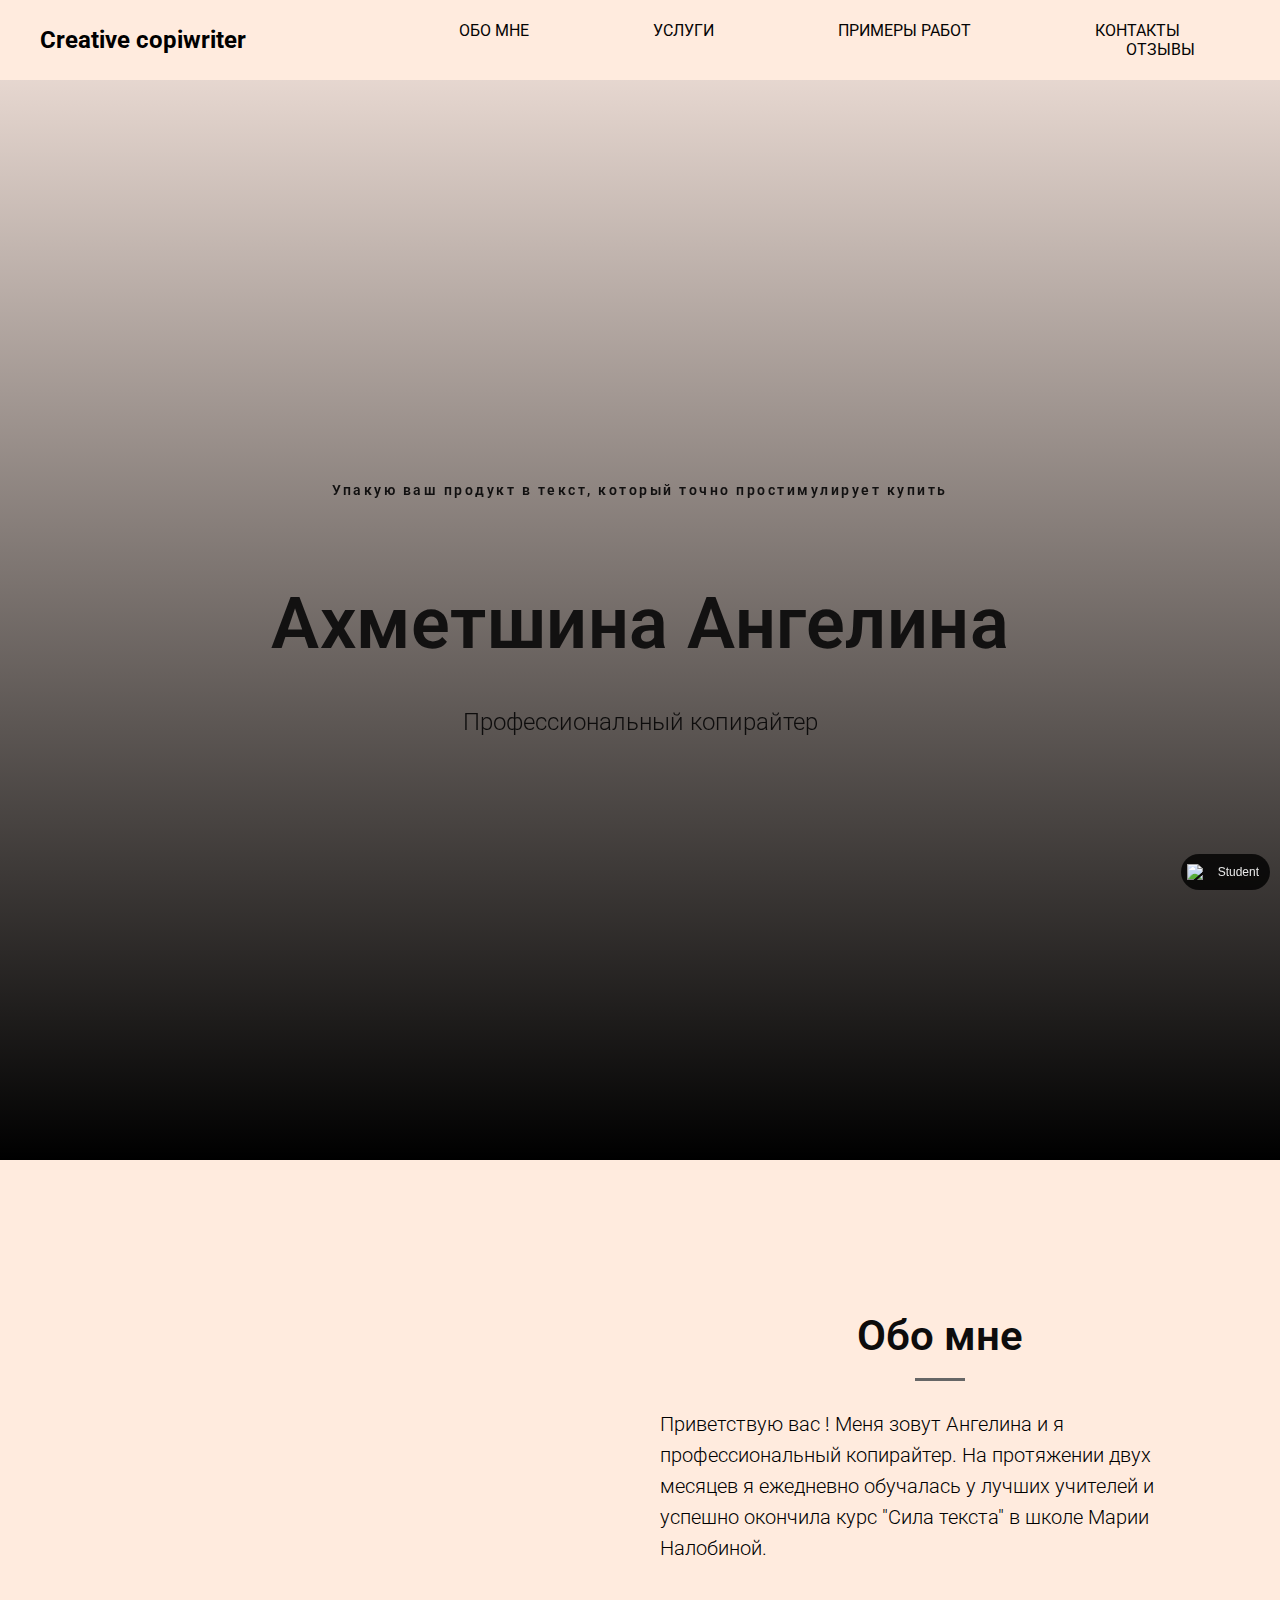
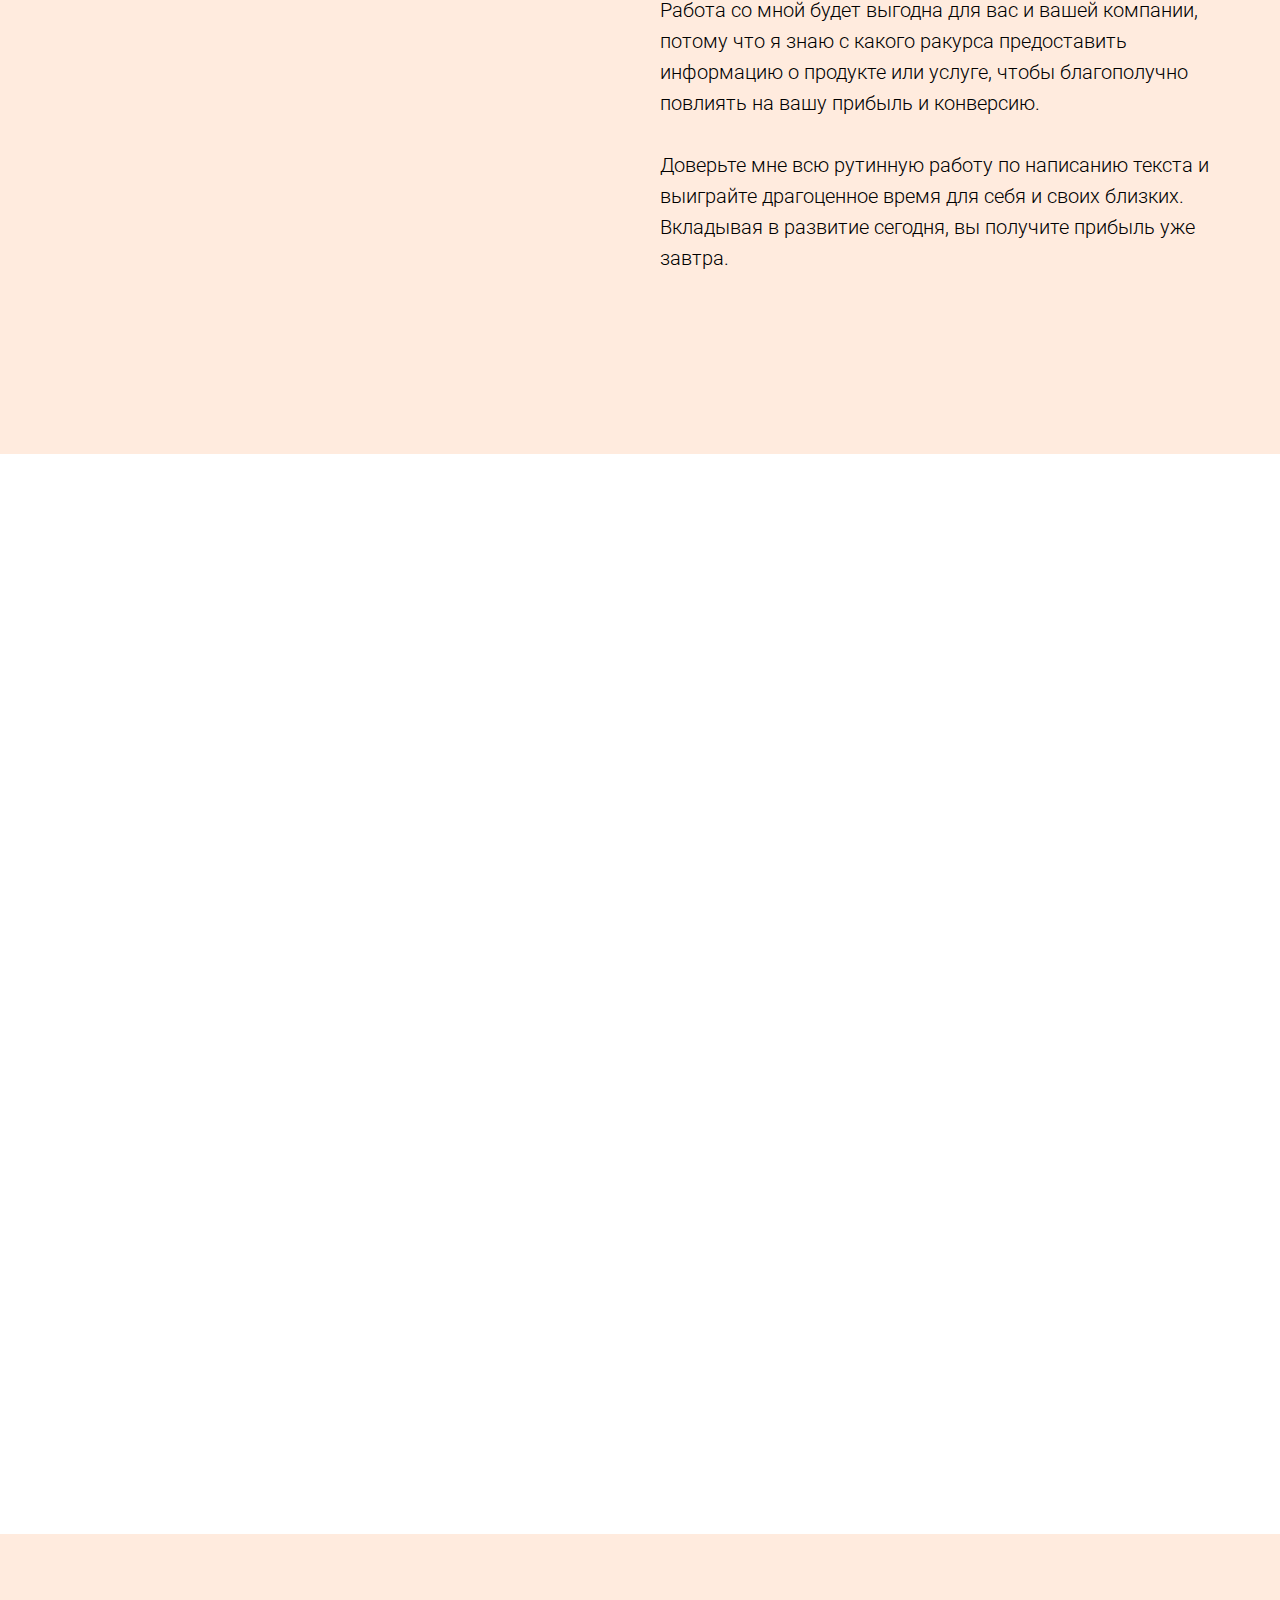
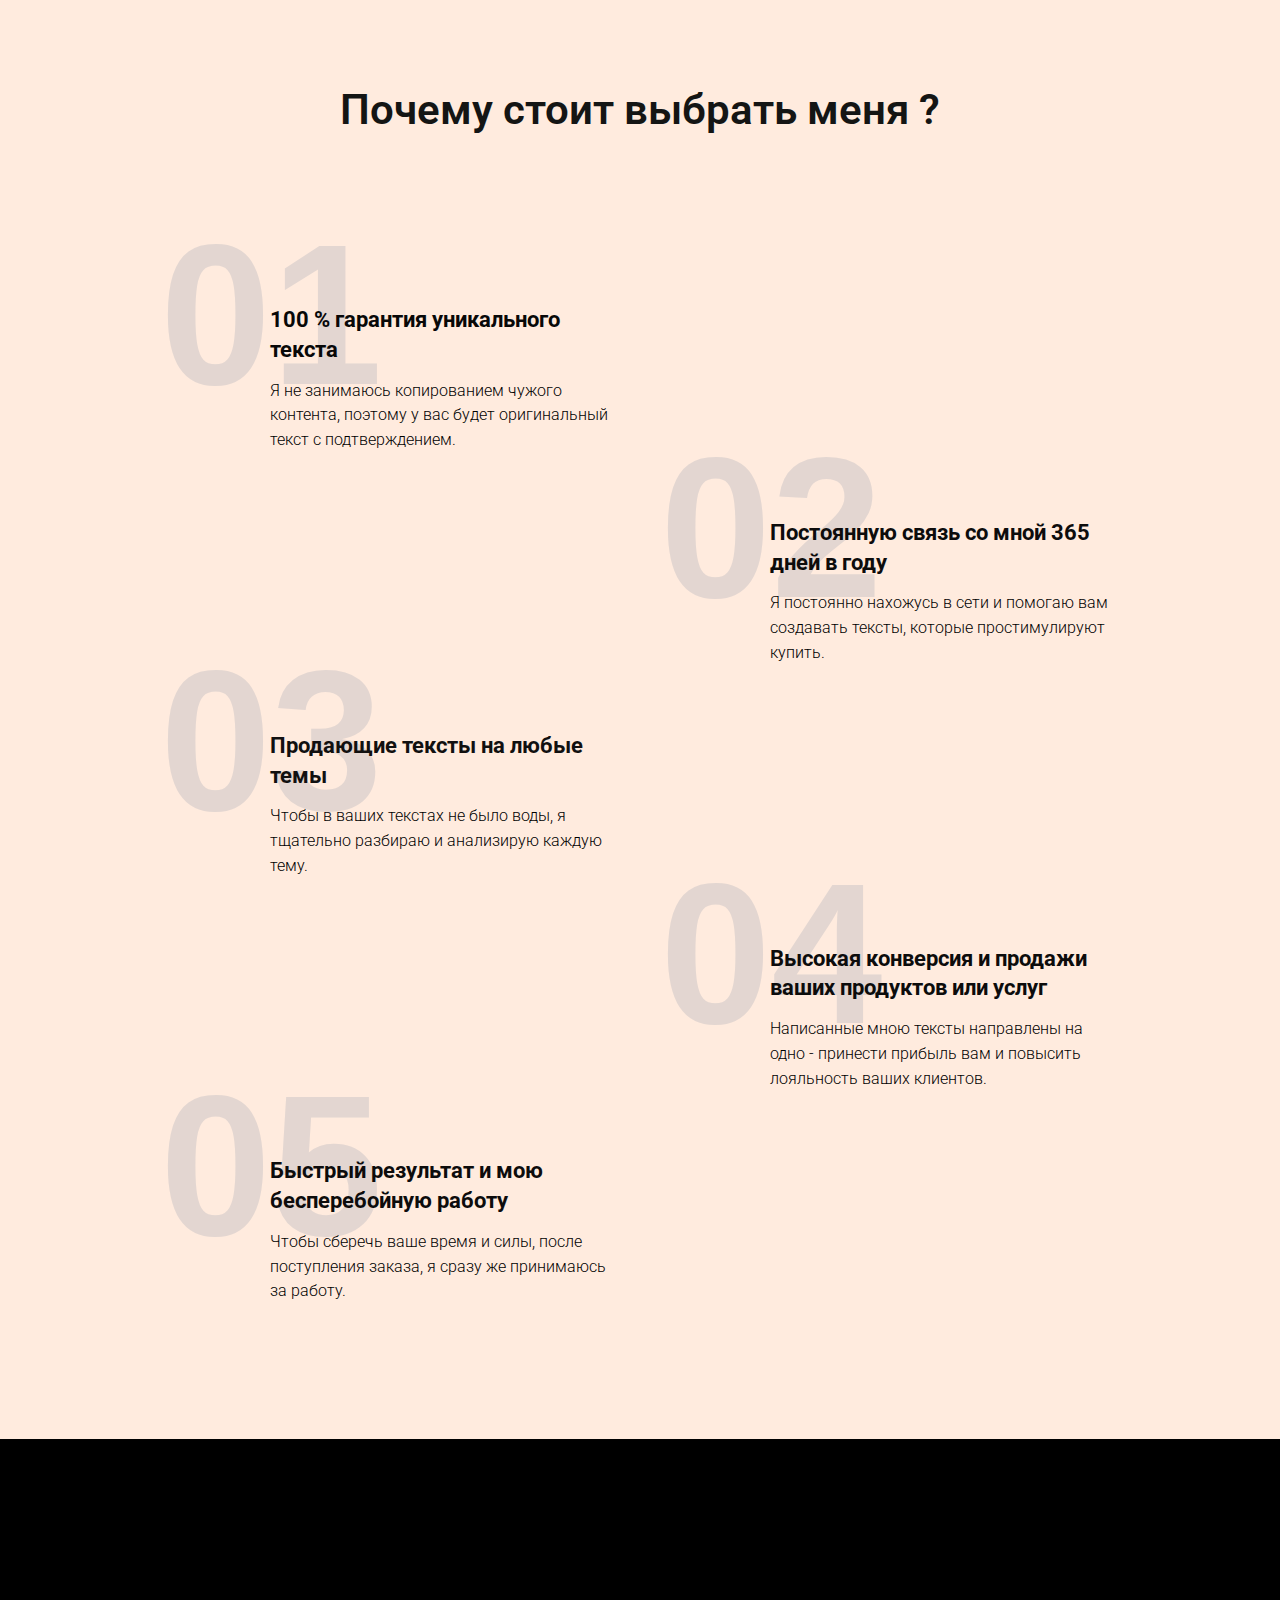
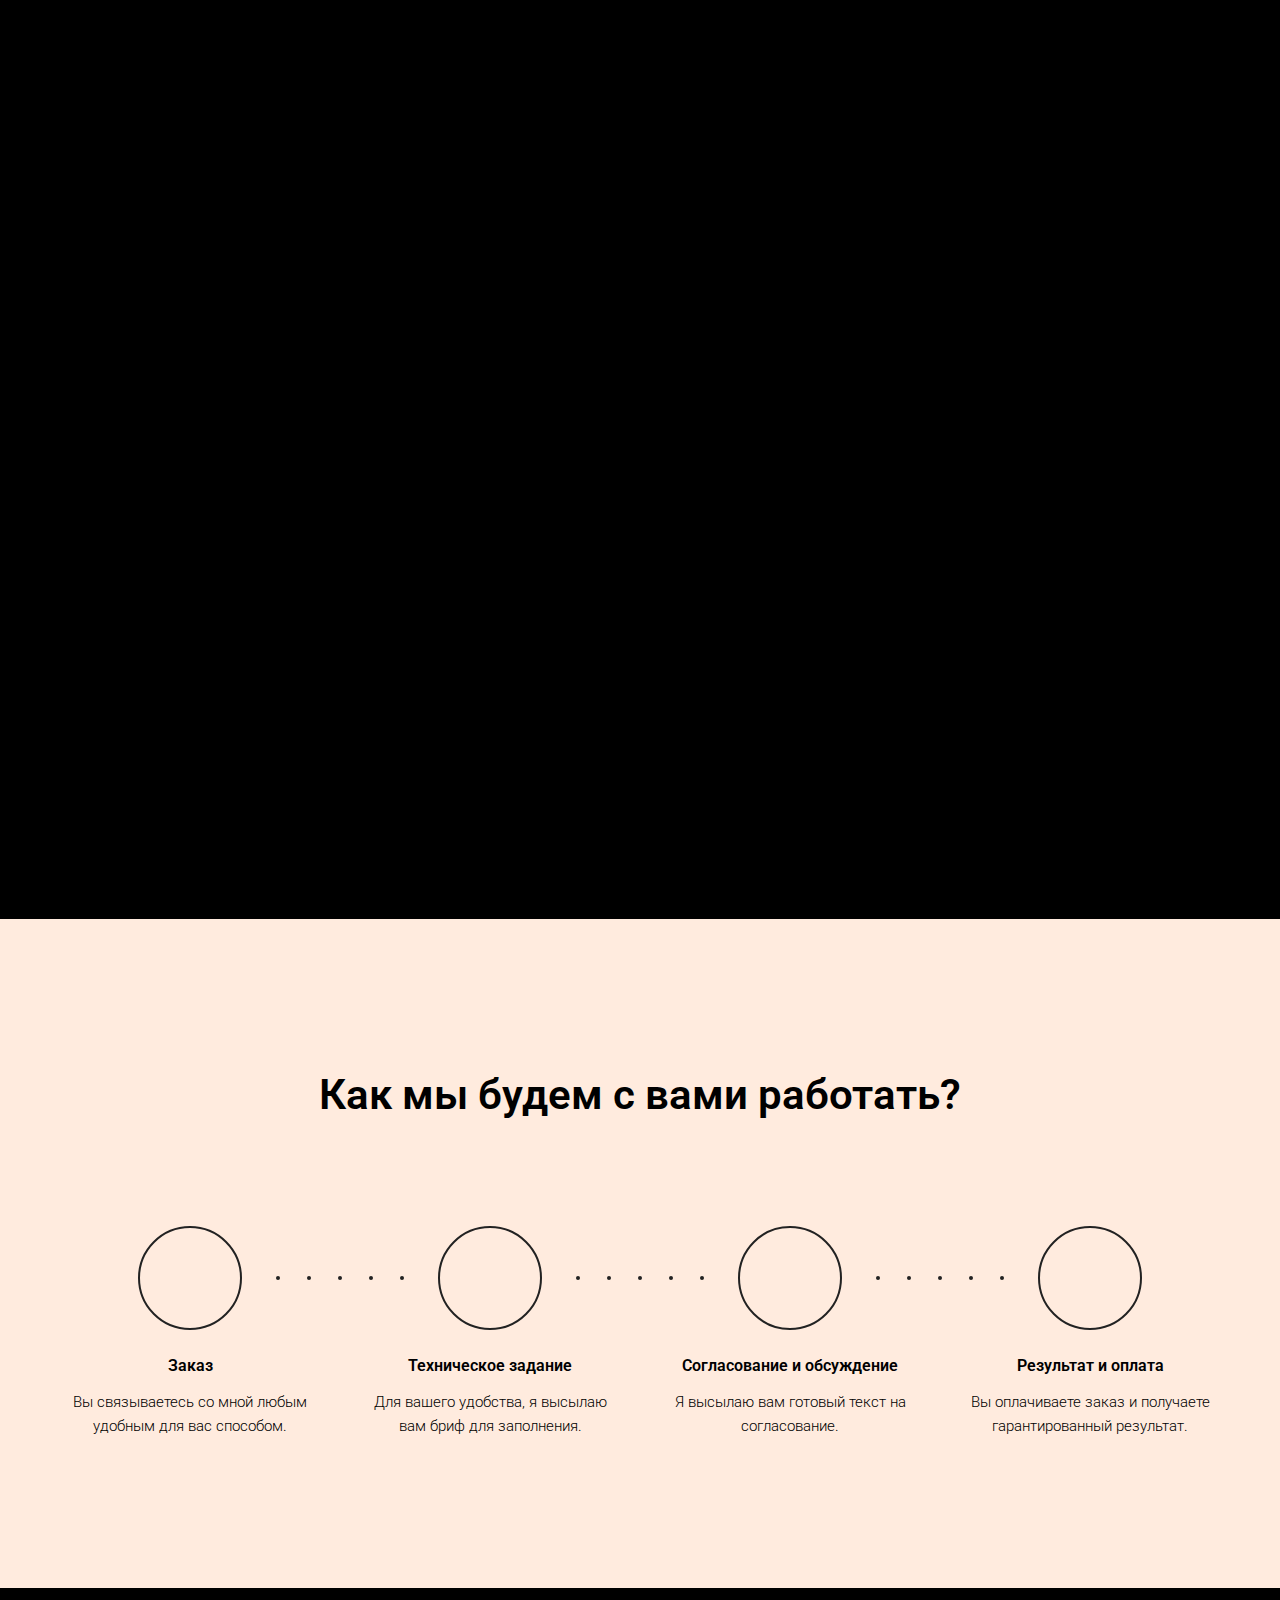
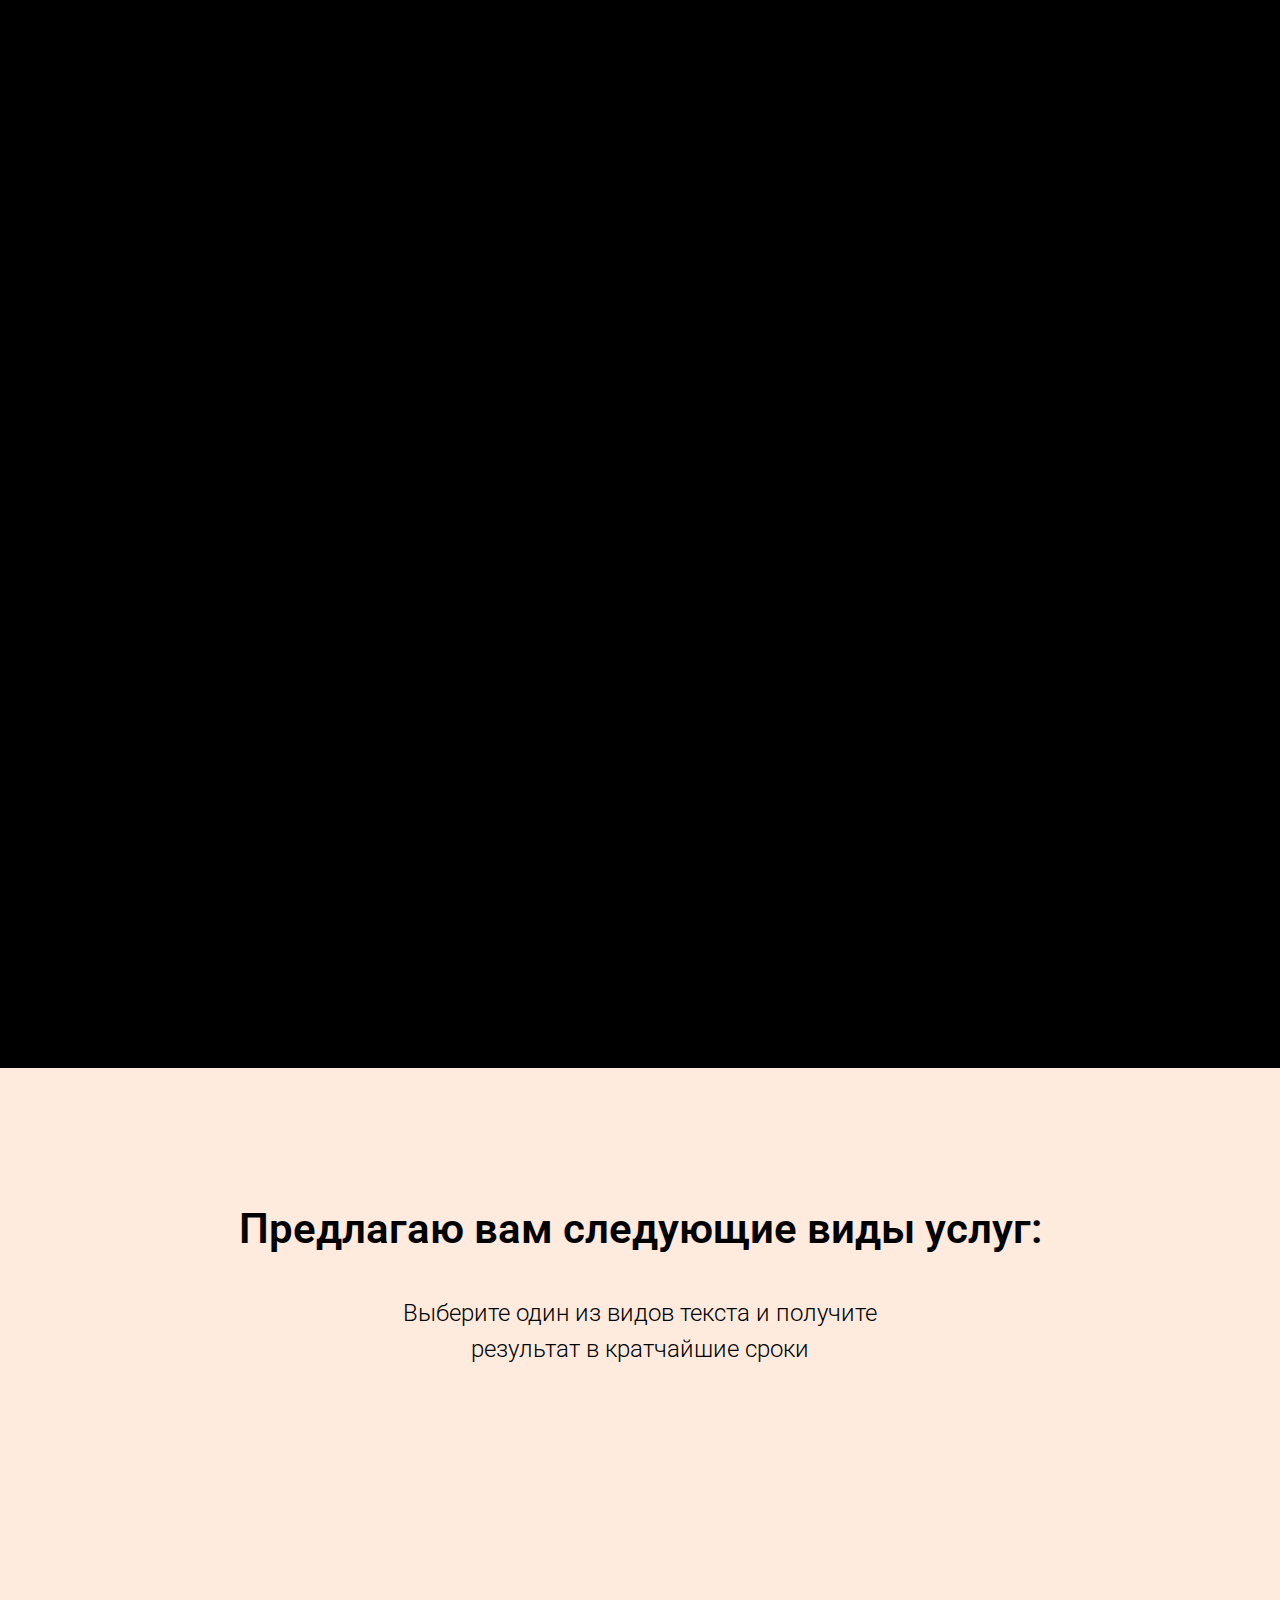
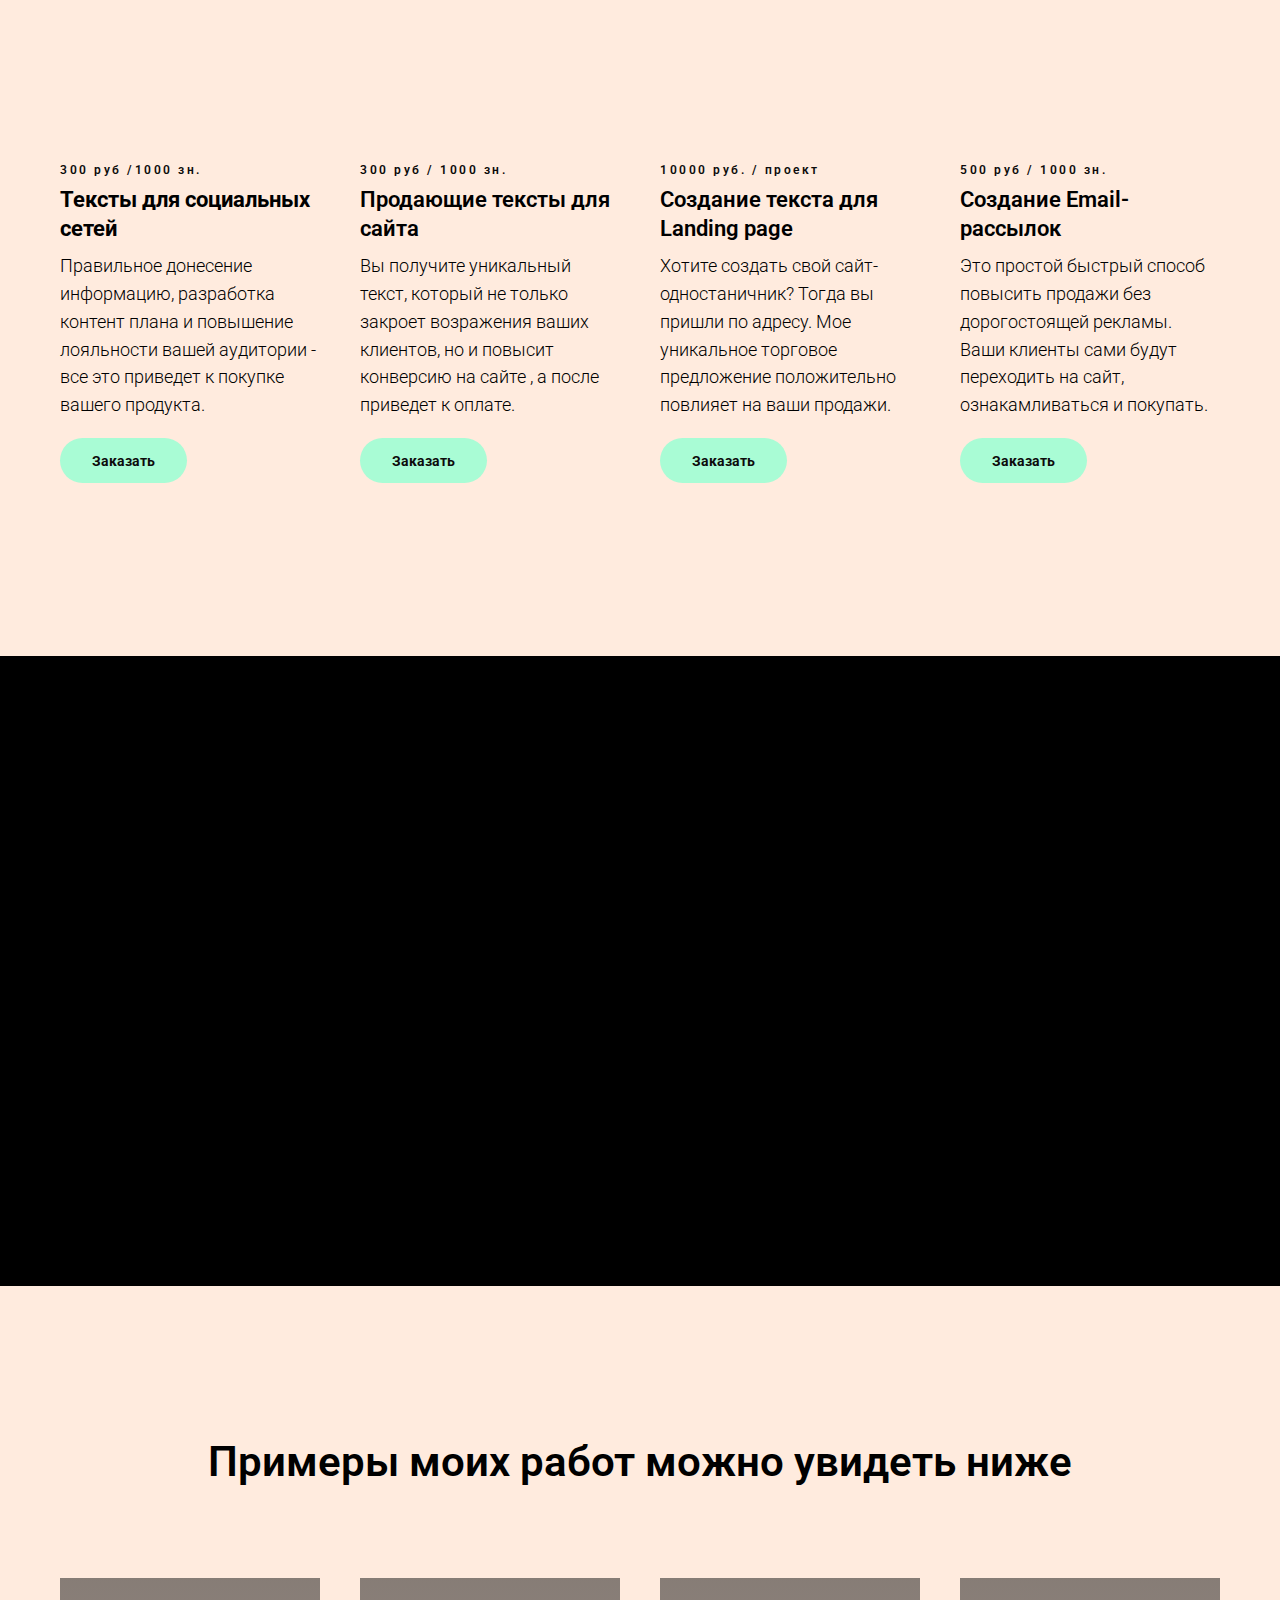
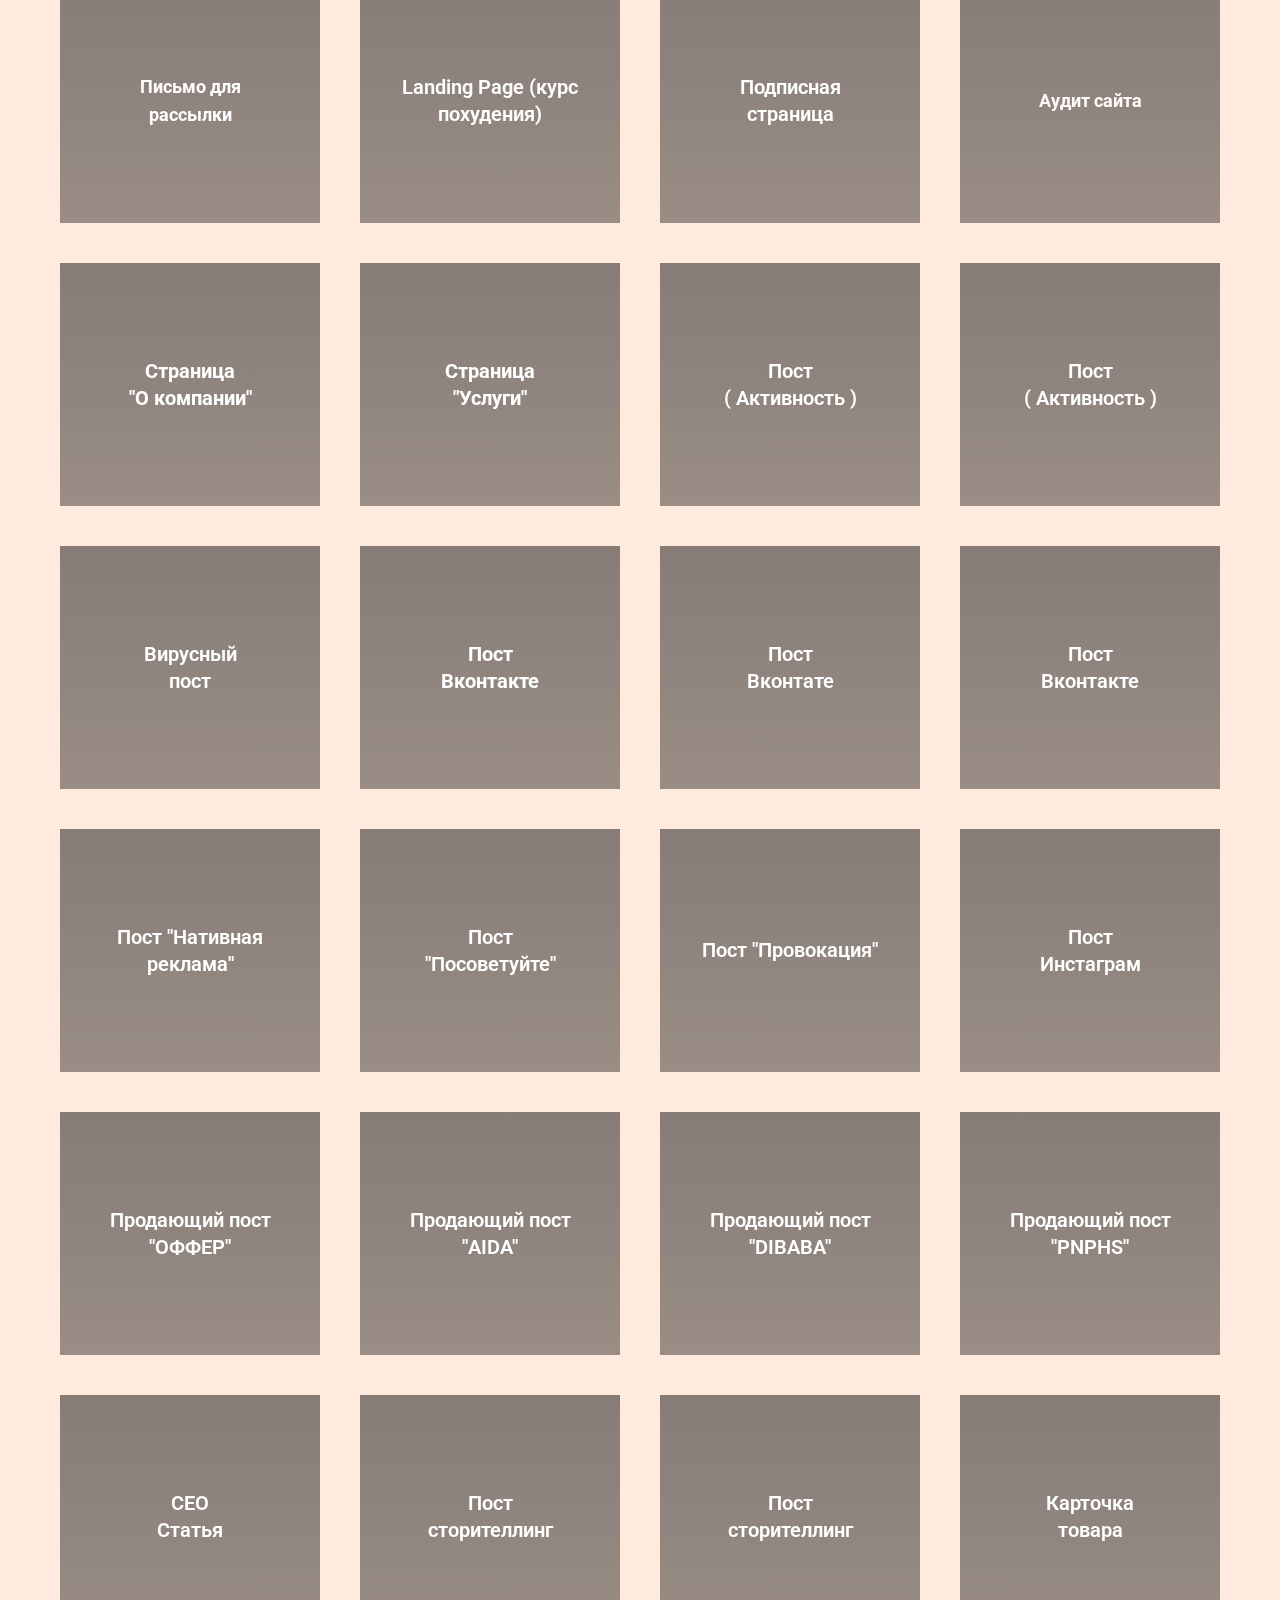
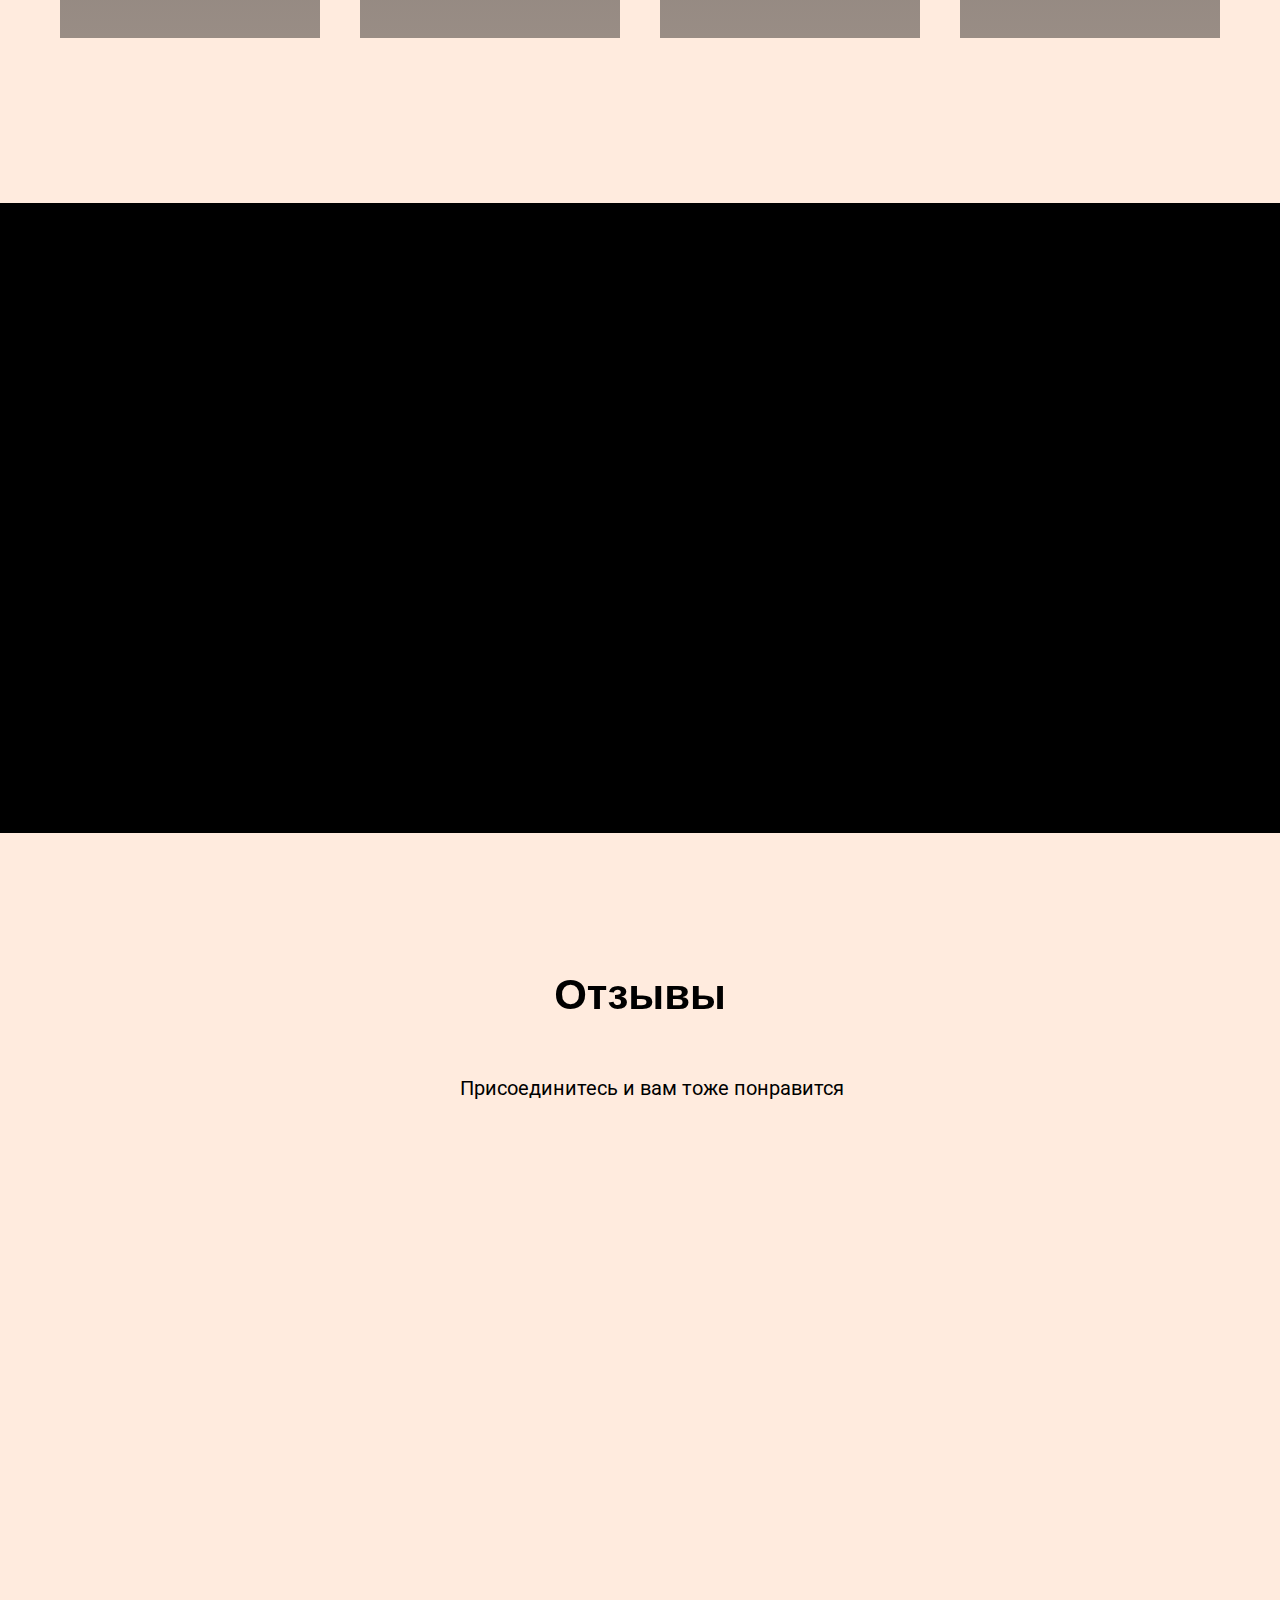
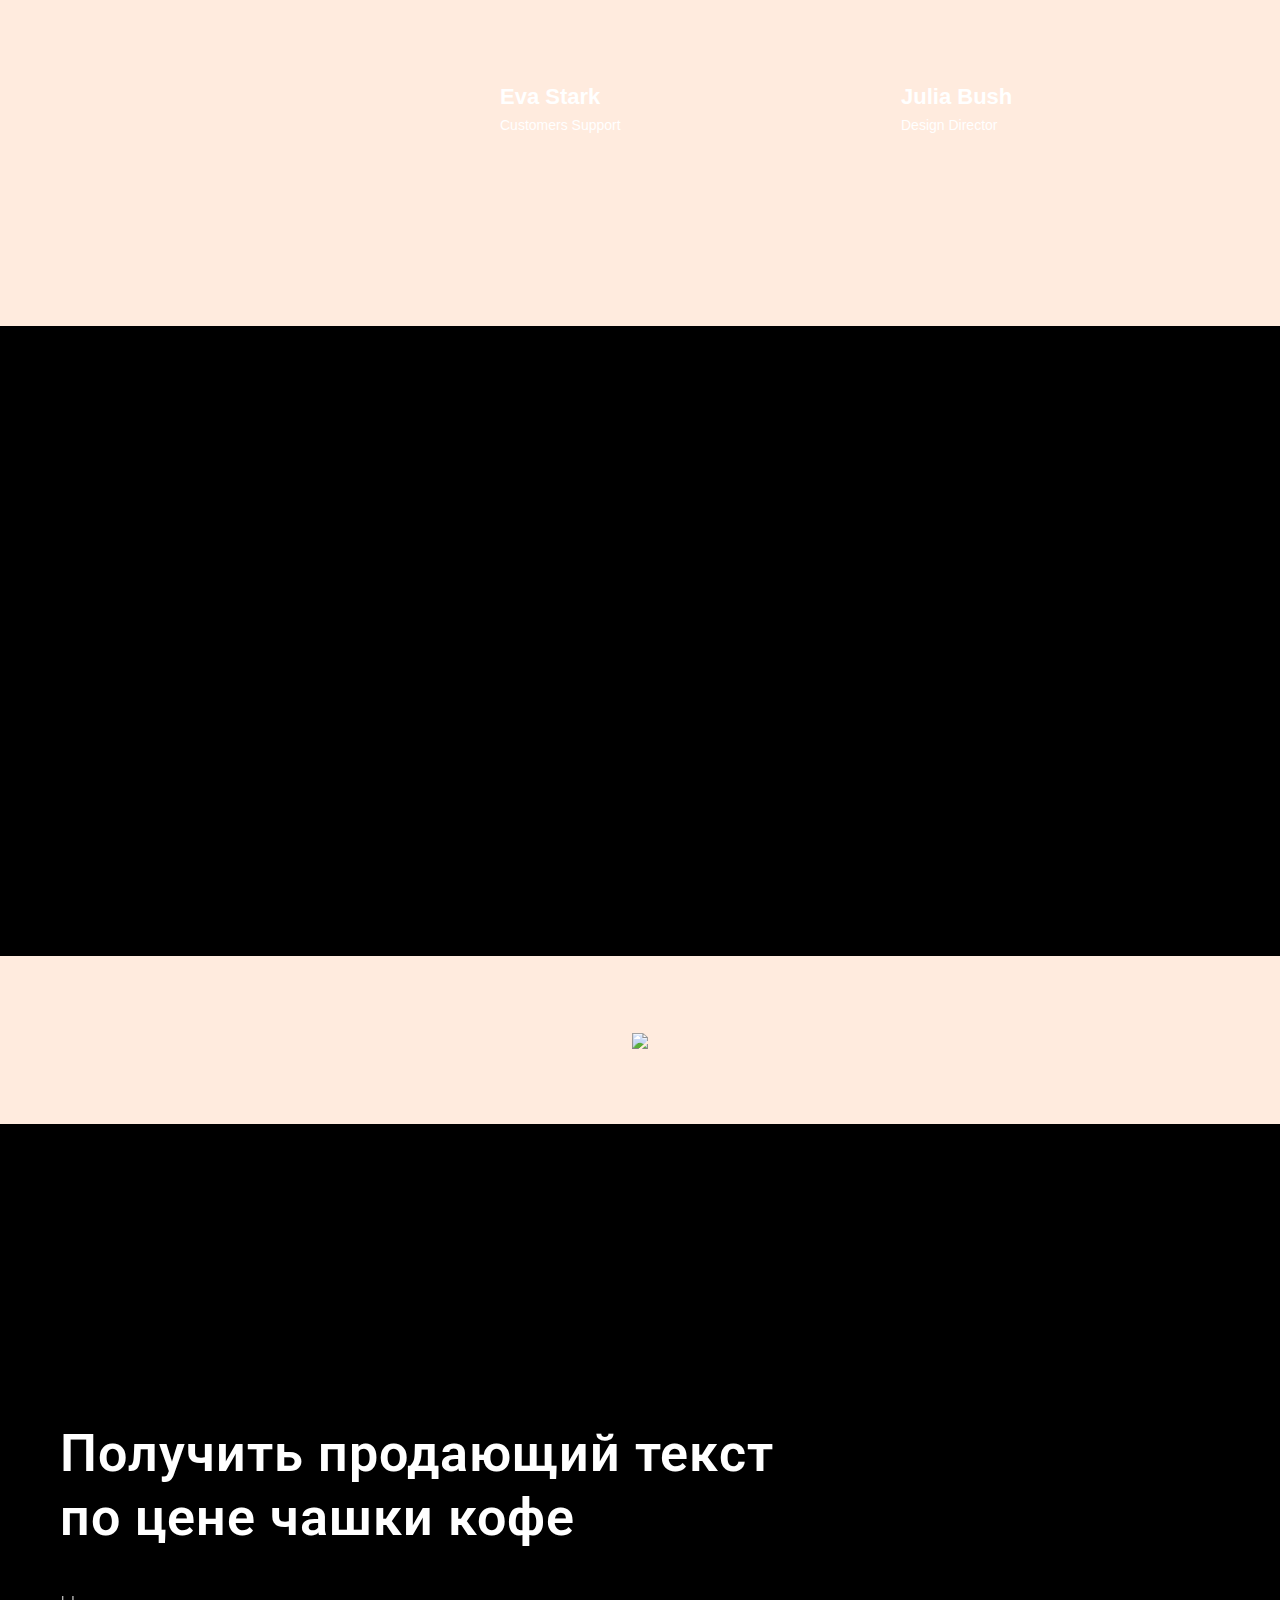
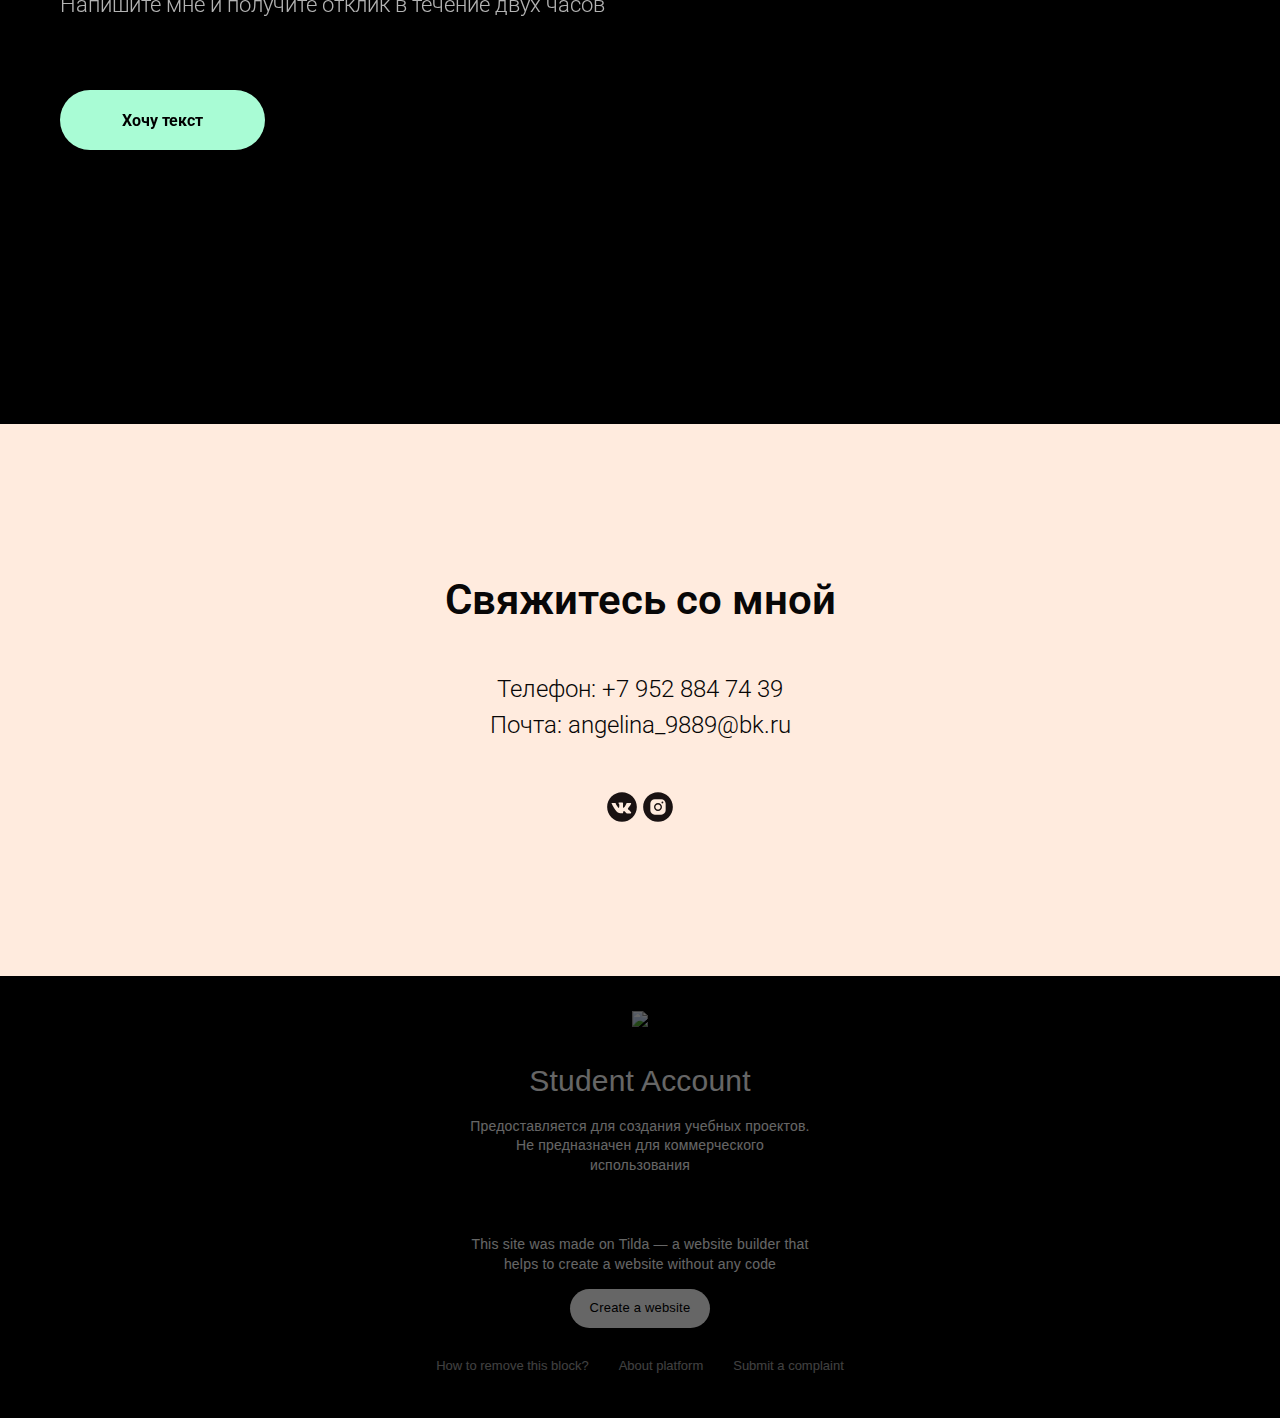
==== index.html @ be15647f "Add files via upload" ====
<!DOCTYPE html><html> <head><meta charset="utf-8" /><meta http-equiv="Content-Type" content="text/html; charset=utf-8" /><meta name="viewport" content="width=device-width, initial-scale=1.0" /> <!--metatextblock--><title>Портфолио Ахметшина Ангелина </title><meta name="description" content="Портфолио профессионального копирайтера " /><meta property="og:url" content="http://creative-copiwriter.tilda.ws" /><meta property="og:title" content="Портфолио Ахметшина Ангелина " /><meta property="og:description" content="Портфолио профессионального копирайтера " /><meta property="og:type" content="website" /><meta property="og:image" content="images/tild6334-6635-4536-b533-303338316137__-__resize__504x__plush-design-studio-.jpg" /> <link rel="canonical" href="http://creative-copiwriter.tilda.ws"><!--/metatextblock--><meta property="fb:app_id" content="257953674358265" /><meta name="format-detection" content="telephone=no" /><meta http-equiv="x-dns-prefetch-control" content="on"><link rel="shortcut icon" href="images/tildafavicon.ico" type="image/x-icon" /><!-- Assets --><link rel="stylesheet" href="css/tilda-grid-3.0.min.css" type="text/css" media="all" /><link rel="stylesheet" href="css/tilda-blocks-2.12.css?t=1583067609" type="text/css" media="all" /><link rel="stylesheet" href="css/tilda-animation-1.0.min.css" type="text/css" media="all" /><link rel="stylesheet" href="css/tilda-menusub-1.0.min.css" type="text/css" media="all" /><link rel="stylesheet" href="css/tilda-slds-1.4.min.css" type="text/css" media="all" /><link rel="stylesheet" href="css/tilda-zoom-2.0.min.css" type="text/css" media="all" /><script src="js/jquery-1.10.2.min.js"></script><script src="js/tilda-scripts-2.8.min.js"></script><script src="js/tilda-blocks-2.7.js?t=1583067609"></script><script src="js/lazyload-1.3.min.js" charset="utf-8"></script><script src="js/tilda-animation-1.0.min.js" charset="utf-8"></script><script src="js/tilda-menusub-1.0.min.js" charset="utf-8"></script><script src="js/tilda-slds-1.4.min.js" charset="utf-8"></script><script src="js/hammer.min.js" charset="utf-8"></script><script src="js/tilda-zoom-2.0.min.js" charset="utf-8"></script><script type="text/javascript">window.dataLayer = window.dataLayer || [];</script><script type="text/javascript">if((/bot|google|yandex|baidu|bing|msn|duckduckbot|teoma|slurp|crawler|spider|robot|crawling|facebook/i.test(navigator.userAgent))===false && typeof(sessionStorage)!='undefined' && sessionStorage.getItem('visited')!=='y'){	var style=document.createElement('style');	style.type='text/css';	style.innerHTML='@media screen and (min-width: 980px) {.t-records {opacity: 0;}.t-records_animated {-webkit-transition: opacity ease-in-out .2s;-moz-transition: opacity ease-in-out .2s;-o-transition: opacity ease-in-out .2s;transition: opacity ease-in-out .2s;}.t-records.t-records_visible {opacity: 1;}}';	document.getElementsByTagName('head')[0].appendChild(style);	$(document).ready(function() { $('.t-records').addClass('t-records_animated'); setTimeout(function(){ $('.t-records').addClass('t-records_visible'); sessionStorage.setItem('visited','y'); },400);	});
}</script></head><body class="t-body" style="margin:0;"><!--allrecords--><div id="allrecords" class="t-records" data-hook="blocks-collection-content-node" data-tilda-project-id="2016962" data-tilda-page-id="9560238" data-tilda-formskey="c95308deb8145229cffe7e6357e78040" ><div id="rec164977148" class="r t-rec t-rec_pb_0" style="padding-bottom:0px;background-color:#ffebde; " data-animationappear="off" data-record-type="456" data-bg-color="#ffebde"><!-- T456 --><div id="nav164977148marker"></div><div id="nav164977148" class="t456 t456__positionstatic " style="background-color: rgba(255,235,222,1); " data-bgcolor-hex="#ffebde" data-bgcolor-rgba="rgba(255,235,222,1)" data-navmarker="nav164977148marker" data-appearoffset="" data-bgopacity-two="" data-menushadow="" data-bgopacity="1" data-menu-items-align="right" data-menu="yes"> <div class="t456__maincontainer " style=""> <div class="t456__leftwrapper" style=""> <div > <div class="t456__logo t-title" field="title" style="font-weight:700;">Creative copiwriter</div> </div> </div> <div class="t456__rightwrapper t456__menualign_right" style=""> <ul class="t456__list"> <li class="t456__list_item"><a class="t-menu__link-item" href="#about" data-menu-submenu-hook="" style="color:#050404;text-transform:uppercase;margin:0 45px;" data-menu-item-number="1">Обо мне </a> </li> <li class="t456__list_item"><a class="t-menu__link-item" href="#us" data-menu-submenu-hook="" style="color:#050404;text-transform:uppercase;margin:0 45px;" data-menu-item-number="2">Услуги</a> </li> <li class="t456__list_item"><a class="t-menu__link-item" href="#work" data-menu-submenu-hook="" style="color:#050404;text-transform:uppercase;margin:0 45px;" data-menu-item-number="3">Примеры работ</a> </li> <li class="t456__list_item"><a class="t-menu__link-item" href="#contact" data-menu-submenu-hook="" style="color:#050404;text-transform:uppercase;margin:0 45px;" data-menu-item-number="4">Контакты</a> </li> <li class="t456__list_item"><a class="t-menu__link-item" href="#otz" data-menu-submenu-hook="" style="color:#050404;text-transform:uppercase;margin:0 45px;" data-menu-item-number="5">Отзывы</a> </li> </ul> </div> </div></div><style>@media screen and (max-width: 980px) { #rec164977148 .t456__leftcontainer{ padding: 20px; }
}
@media screen and (max-width: 980px) { #rec164977148 .t456__imglogo{ padding: 20px 0; }
}</style><script type="text/javascript"> $(document).ready(function() { t456_highlight(); });
$(window).resize(function() { t456_setBg('164977148');
});
$(document).ready(function() { t456_setBg('164977148');
});</script><script type="text/javascript"> $(document).ready(function() { setTimeout(function(){ t_menusub_init('164977148'); }, 500); });</script><style>@media screen and (max-width: 980px) { #rec164977148 .t-menusub__menu .t-menusub__link-item { color:#050404 !important; }
}</style><!--[if IE 8]><style>#rec164977148 .t456 { filter: progid:DXImageTransform.Microsoft.gradient(startColorStr='#D9ffebde', endColorstr='#D9ffebde');
}</style><![endif]--> </div><div id="rec164372866" class="r t-rec" style="background-color:#ffeee6; " data-animationappear="off" data-record-type="18" data-bg-color="#ffeee6"><!-- cover --><div class="t-cover" id="recorddiv164372866" bgimgfield="img" style="height:120vh; background-image:url('images/tild6334-6635-4536-b533-303338316137__-__resize__20x__plush-design-studio-.jpg');" ><div class="t-cover__carrier" id="coverCarry164372866" data-content-cover-id="164372866" data-content-cover-bg="images/tild6334-6635-4536-b533-303338316137__plush-design-studio-.jpg" data-content-cover-height="120vh" data-content-cover-parallax="fixed" style="height:120vh; "></div> <div class="t-cover__filter" style="height:120vh;background-image: -moz-linear-gradient(top, rgba(255,238,230,0.90), rgba(255,238,230,0.0));background-image: -webkit-linear-gradient(top, rgba(255,238,230,0.90), rgba(255,238,230,0.0));background-image: -o-linear-gradient(top, rgba(255,238,230,0.90), rgba(255,238,230,0.0));background-image: -ms-linear-gradient(top, rgba(255,238,230,0.90), rgba(255,238,230,0.0));background-image: linear-gradient(top, rgba(255,238,230,0.90), rgba(255,238,230,0.0));filter: progid:DXImageTransform.Microsoft.gradient(startColorStr='#19ffeee6', endColorstr='#feffeee6');"></div><div class="t-container"> <div class="t-col t-col_12 "><div class="t-cover__wrapper t-valign_middle" style="height:120vh;"> <div class="t001 t-align_center"> <div class="t001__wrapper" data-hook-content="covercontent"> <div class="t001__uptitle t-uptitle t-uptitle_sm" style="color:#080808;" field="subtitle"><div style="color:#111010;" data-customstyle="yes">Упакую ваш продукт в текст, который точно простимулирует купить<div style="color:#111010;" data-customstyle="yes"></div></div></div> <div class="t001__title t-title t-title_xl" style="color:#121111;" field="title">Ахметшина Ангелина</div> <div class="t001__descr t-descr t-descr_xl t001__descr_center" style="color:#0d0c0c;" field="descr">Профессиональный копирайтер</div> <span class="space"></span> </div> </div> </div> </div> </div> </div> </div><div id="rec165743771" class="r t-rec" style=" " data-record-type="215" ><a name="about" style="font-size:0;"></a></div><div id="rec164618072" class="r t-rec t-rec_pt_150 t-rec_pb_180" style="padding-top:150px;padding-bottom:180px;background-color:#ffebde; " data-record-type="480" data-bg-color="#ffebde"><!-- T480 --><div style="width: 0; height: 0; overflow: hidden;"> <div class="t480__sizer t-col t-col_6" data-auto-correct-mobile-width="false" style="height:560px;"></div></div><div class="t480"> <div class="t-container"> <div class="t480__top t480__col t-col t-col_6 "> <div class="t480__blockimg t-bgimg" data-original="images/tild6364-6463-4736-b530-653965303062__zwrnhqrjsuk.jpg" bgimgfield="img" style="background-image:url('images/tild6364-6463-4736-b530-653965303062__-__resizeb__20x__ZWrnHQrjSuk.jpg'); height:560px;"></div> </div> <div class="t480__col t-col t-col_6 "> <div class="t480__textwrapper t-align_center" style="height:560px;"> <div class="t480__content t-valign_middle"> <div class="t480__title t-title t-title_xs t-margin_auto" field="title" style="color:#73b0a7;"><div style="color:#0d0c0c;" data-customstyle="yes">Обо мне </div></div> <div class="t480__line t-margin_auto" style=""></div> <div class="t480__descr t-descr t-descr_md t-margin_auto" field="descr" style=""><div style="text-align:left;" data-customstyle="yes">Приветствую вас ! Меня зовут Ангелина и я профессиональный копирайтер. На протяжении двух месяцев я ежедневно обучалась у лучших учителей и успешно окончила курс "Сила текста" в школе Марии Налобиной. <br /><br />Работа со мной будет выгодна для вас и вашей компании, потому что я знаю с какого ракурса предоставить информацию о продукте или услуге, чтобы благополучно повлиять на вашу прибыль и конверсию. <br /><br />Доверьте мне всю рутинную работу по написанию текста и <br />выиграйте драгоценное время для себя и своих близких. Вкладывая в развитие сегодня, вы получите прибыль уже завтра.</div></div> </div> </div> </div> </div></div><script type="text/javascript"> $(window).resize(function() { if (typeof window.noAdaptive!="undefined" && window.noAdaptive==true && $isMobile){return;} t480_setHeight('164618072'); }); $(document).ready(function() { t480_setHeight('164618072'); $('.t480').bind('displayChanged',function(){ t480_setHeight('164618072'); }); }); </script></div><div id="rec164372868" class="r t-rec" style=" " data-record-type="160" ><!-- T148 --><!-- cover --><div class="t-cover" id="recorddiv164372868" bgimgfield="img" style="height:120vh; background-image:url('images/tild3534-3738-4565-b537-623066616630__-__resize__20x__alexandru-acea-EPz1c.jpg');" ><div class="t-cover__carrier" id="coverCarry164372868" data-content-cover-id="164372868" data-content-cover-bg="images/tild3534-3738-4565-b537-623066616630__alexandru-acea-epz1c.jpg" data-content-cover-height="120vh" data-content-cover-parallax="fixed" style="height:120vh; "></div> <div class="t-cover__filter" style="height:120vh;background-color:#000;filter: alpha(opacity:0); KHTMLOpacity: 0.0; MozOpacity: 0.0; opacity: 0.0;"></div><div class="t148"> <div class="t-container_100"> <div class="t-cover__wrapper t-valign_bottom" style="height:120vh;"> </div> </div></div> </div> </div><div id="rec164634136" class="r t-rec t-rec_pt_150 t-rec_pb_135" style="padding-top:150px;padding-bottom:135px;background-color:#ffebde; " data-animationappear="off" data-record-type="920" data-bg-color="#ffebde"><!-- t920 --><div class="t920"> <div class="t-section__container t-container"><div class="t-col t-col_12"><div class="t-section__topwrapper t-align_center"><div class="t-section__title t-title t-title_xs" field="btitle"><div style="color:#141514;" data-customstyle="yes">Почему стоит выбрать меня ?</div></div></div></div></div> <div class="t920__container t-container"> <div data-counter="1" class="t920__row"> <div class="t920__col t-col t-prefix_1 t-col_5"> <div class="t920__itemwrapper"> <div class="t920__wrapper"> <div class="t920__title t-name t-name_lg t920__bottommargin_sm" style="color:#588372;" field="li_title__1571134873234"><div style="color:#080808;" data-customstyle="yes">100 % гарантия уникального текста </div></div> <div class="t920__descr t-descr t-descr_xs" style="" field="li_descr__1571134873234">Я не занимаюсь копированием чужого контента, поэтому у вас будет оригинальный текст с подтверждением.</div> <div class="t920__symbol" style="color:#d1c9c9;">01</div> </div> </div> </div> </div> <div class="t-clear t920__separator" style=""></div> <div data-counter="2" class="t920__row"> <div class="t920__offset t-col t-col_5 t-prefix_1"></div> <div class="t920__col t-col t-col_5"> <div class="t920__itemwrapper"> <div class="t920__wrapper"> <div class="t920__title t-name t-name_lg t920__bottommargin_sm" style="color:#588372;" field="li_title__1571134894037"><div style="color:#0d0c0c;" data-customstyle="yes">Постоянную связь со мной 365 дней в году</div></div> <div class="t920__descr t-descr t-descr_xs" style="" field="li_descr__1571134894037">Я постоянно нахожусь в сети и помогаю вам создавать тексты, которые простимулируют купить.</div> <div class="t920__symbol" style="color:#d1c9c9;">02</div> </div> </div> </div> </div> <div class="t-clear t920__separator" style=""></div> <div data-counter="3" class="t920__row"> <div class="t920__col t-col t-prefix_1 t-col_5"> <div class="t920__itemwrapper"> <div class="t920__wrapper"> <div class="t920__title t-name t-name_lg t920__bottommargin_sm" style="color:#588372;" field="li_title__1571134913481"><div style="color:#111010;" data-customstyle="yes">Продающие тексты на любые темы<div style="color:#111010;" data-customstyle="yes"></div></div></div> <div class="t920__descr t-descr t-descr_xs" style="" field="li_descr__1571134913481">Чтобы в ваших текстах не было воды, я тщательно разбираю и анализирую каждую тему.</div> <div class="t920__symbol" style="color:#d1c9c9;">03</div> </div> </div> </div> </div> <div class="t-clear t920__separator" style=""></div> <div data-counter="4" class="t920__row"> <div class="t920__offset t-col t-col_5 t-prefix_1"></div> <div class="t920__col t-col t-col_5"> <div class="t920__itemwrapper"> <div class="t920__wrapper"> <div class="t920__title t-name t-name_lg t920__bottommargin_sm" style="color:#588372;" field="li_title__1582556632386"><div style="color:#0c0c0c;" data-customstyle="yes">Высокая конверсия и продажи ваших продуктов или услуг</div></div> <div class="t920__descr t-descr t-descr_xs" style="" field="li_descr__1582556632386"><div style="text-align:left;" data-customstyle="yes">Написанные мною тексты направлены на одно - принести прибыль вам и повысить лояльность ваших клиентов.</div></div> <div class="t920__symbol" style="color:#d1c9c9;">04</div> </div> </div> </div> </div> <div class="t-clear t920__separator" style=""></div> <div data-counter="5" class="t920__row"> <div class="t920__col t-col t-prefix_1 t-col_5"> <div class="t920__itemwrapper"> <div class="t920__wrapper"> <div class="t920__title t-name t-name_lg t920__bottommargin_sm" style="color:#588372;" field="li_title__1582556705743"><div style="color:#0d0c0c;" data-customstyle="yes">Быстрый результат и мою бесперебойную работу</div></div> <div class="t920__descr t-descr t-descr_xs" style="" field="li_descr__1582556705743">Чтобы сберечь ваше время и силы, после поступления заказа, я сразу же принимаюсь за работу.</div> <div class="t920__symbol" style="color:#d1c9c9;">05</div> </div> </div> </div> </div> </div> </div></div><div id="rec164372870" class="r t-rec t-rec_pt_0" style="padding-top:0px; " data-animationappear="off" data-record-type="207" ><!-- cover --><div class="t-cover" id="recorddiv164372870" bgimgfield="img" style="height:120vh; background-image:url('images/tild3038-6166-4339-a162-353733646631__-__resize__20x__stil-W5mzeh5gMOQ-uns.jpg');" ><div class="t-cover__carrier" id="coverCarry164372870" data-content-cover-id="164372870" data-content-cover-bg="images/tild3038-6166-4339-a162-353733646631__stil-w5mzeh5gmoq-uns.jpg" data-content-cover-height="120vh" data-content-cover-parallax="fixed" style="height:120vh; "></div> <div class="t-cover__filter" style="height:120vh;background-image: -moz-linear-gradient(top, rgba(255,212,212,0.0), rgba(0,0,0,0.0));background-image: -webkit-linear-gradient(top, rgba(255,212,212,0.0), rgba(0,0,0,0.0));background-image: -o-linear-gradient(top, rgba(255,212,212,0.0), rgba(0,0,0,0.0));background-image: -ms-linear-gradient(top, rgba(255,212,212,0.0), rgba(0,0,0,0.0));background-image: linear-gradient(top, rgba(255,212,212,0.0), rgba(0,0,0,0.0));filter: progid:DXImageTransform.Microsoft.gradient(startColorStr='#feffd4d4', endColorstr='#fe000000');"></div><div class="t184"> <div class="t-container t-align_center"> <div class="t-col t-col_12"><div class="t-cover__wrapper t-valign_middle" style="height:120vh;"> </div> </div> </div></div> </div> </div><div id="rec164712327" class="r t-rec t-rec_pt_150 t-rec_pb_150" style="padding-top:150px;padding-bottom:150px;background-color:#ffebde; " data-record-type="569" data-bg-color="#ffebde"><!-- T569 --><div class="t569" data-blocks-count="4"> <div class="t-section__container t-container"><div class="t-col t-col_12"><div class="t-section__topwrapper t-align_center"><div class="t-section__title t-title t-title_xs" field="btitle">Как мы будем с вами работать?</div></div></div></div> <div class="t569__container t-container"> <div class="t569__col t-col t-col_3"> <div class="t569__imgwrapper t-align_center"> <div class="t569__bgimg t-margin_auto t-bgimg" bgimgfield="img" data-original="images/tild3437-3666-4363-b766-636533346132__33.svg" style=" background-image: url('images/tild3437-3666-4363-b766-636533346132__33.svg');" ></div> </div> <div class="t569__textwrapper t-align_center"> <div class="t569__title t-name t-name_xs" style="" field="title">Заказ</div> <div class="t569__text t-text t-text_xs" style="" field="descr">Вы связываетесь со мной любым удобным для вас способом.</div> </div> </div> <div class="t569__col t-col t-col_3"> <div class="t569__line-mobile t-align_center"> <div class="t569__cirqle" ></div> <div class="t569__cirqle" ></div> <div class="t569__cirqle" ></div> </div> <div class="t569__imgwrapper t-align_center"> <div class="t569__bgimg t-margin_auto t-bgimg" bgimgfield="img2" data-original="images/tild3334-3736-4436-b433-363761643632__22.svg" style=" background-image: url('images/tild3334-3736-4436-b433-363761643632__22.svg');" ></div> <div class="t569__line"> <div class="t569__cirqle" ></div> </div> </div> <div class="t569__textwrapper t-align_center"> <div class="t569__title t-name t-name_xs" style="" field="title2">Техническое задание</div> <div class="t569__text t-text t-text_xs" style="" field="descr2">Для вашего удобства, я высылаю вам бриф для заполнения.</div> </div> </div> <div class="t569__col t-col t-col_3"> <div class="t569__line-mobile t-align_center"> <div class="t569__cirqle" ></div> <div class="t569__cirqle" ></div> <div class="t569__cirqle" ></div> </div> <div class="t569__imgwrapper t-align_center"> <div class="t569__bgimg t-margin_auto t-bgimg" bgimgfield="img3" data-original="images/tild3539-3363-4936-a263-333364623665__44.svg" style=" background-image: url('images/tild3539-3363-4936-a263-333364623665__44.svg');" ></div> <div class="t569__line"> <div class="t569__cirqle" ></div> </div> </div> <div class="t569__textwrapper t-align_center"> <div class="t569__title t-name t-name_xs" style="" field="title3">Согласование и обсуждение </div> <div class="t569__text t-text t-text_xs" style="" field="descr3">Я высылаю вам готовый текст на согласование.</div> </div> </div> <div class="t569__col t-col t-col_3"> <div class="t569__line-mobile t-align_center"> <div class="t569__cirqle" ></div> <div class="t569__cirqle" ></div> <div class="t569__cirqle" ></div> </div> <div class="t569__imgwrapper t-align_center"> <div class="t569__bgimg t-margin_auto t-bgimg" bgimgfield="img4" data-original="images/tild6365-6235-4330-b261-333761316563__11.svg" style=" background-image: url('images/tild6365-6235-4330-b261-333761316563__11.svg');" ></div> <div class="t569__line"> <div class="t569__cirqle" ></div> </div> </div> <div class="t569__textwrapper t-align_center"> <div class="t569__title t-name t-name_xs" style="" field="title4">Результат и оплата </div> <div class="t569__text t-text t-text_xs" style="" field="descr4">Вы оплачиваете заказ и получаете гарантированный результат.</div> </div> </div> </div> </div><script type="text/javascript"> $(document).ready(function() { t569_init('164712327'); }); </script></div><div id="rec164712356" class="r t-rec t-rec_pt_0" style="padding-top:0px; " data-animationappear="off" data-record-type="207" ><!-- cover --><div class="t-cover" id="recorddiv164712356" bgimgfield="img" style="height:120vh; background-image:url('images/tild3865-6264-4866-b534-316163666162__-__resize__20x__emma-matthews-digita.jpg');" ><div class="t-cover__carrier" id="coverCarry164712356" data-content-cover-id="164712356" data-content-cover-bg="images/tild3865-6264-4866-b534-316163666162__emma-matthews-digita.jpg" data-content-cover-height="120vh" data-content-cover-parallax="fixed" style="height:120vh; "></div> <div class="t-cover__filter" style="height:120vh;background-image: -moz-linear-gradient(top, rgba(255,212,212,0.0), rgba(0,0,0,0.0));background-image: -webkit-linear-gradient(top, rgba(255,212,212,0.0), rgba(0,0,0,0.0));background-image: -o-linear-gradient(top, rgba(255,212,212,0.0), rgba(0,0,0,0.0));background-image: -ms-linear-gradient(top, rgba(255,212,212,0.0), rgba(0,0,0,0.0));background-image: linear-gradient(top, rgba(255,212,212,0.0), rgba(0,0,0,0.0));filter: progid:DXImageTransform.Microsoft.gradient(startColorStr='#feffd4d4', endColorstr='#fe000000');"></div><div class="t184"> <div class="t-container t-align_center"> <div class="t-col t-col_12"><div class="t-cover__wrapper t-valign_middle" style="height:120vh;"> </div> </div> </div></div> </div> </div><div id="rec165745919" class="r t-rec" style=" " data-record-type="215" ><a name="us" style="font-size:0;"></a></div><div id="rec164892981" class="r t-rec t-rec_pt_135 t-rec_pb_165" style="padding-top:135px;padding-bottom:165px;background-color:#ffebde; " data-animationappear="off" data-record-type="853" data-bg-color="#ffebde"><!-- t853 --><div class="t853"><div class="t-section__container t-container"><div class="t-col t-col_12"><div class="t-section__topwrapper t-align_center"><div class="t-section__title t-title t-title_xs" field="btitle">Предлагаю вам следующие виды услуг:</div><div class="t-section__descr t-descr t-descr_xl t-margin_auto" field="bdescr">Выберите один из видов текста и получите результат в кратчайшие сроки</div></div></div></div><div class="t-container t853__container_mobile-grid"> <div class="t853__col t-col t-col_3 t-align_left t-item t853__col_mobile-grid"> <a href="https://mssg.me/acopywriter" target="_blank"> <div class="t853__content"> <div class="t853__imgwrapper " > <div class="t853__bgimg t-bgimg" bgimgfield="li_img__1531239126651" data-original="images/tild3166-3863-4436-a239-613466373830__thought-catalog-505e.jpg" style="background-image:url('images/tild3166-3863-4436-a239-613466373830__-__resizeb__20x__thought-catalog-505e.jpg');" ></div> </div> <div class="t853__textwrapper"> <div class="t853__uptitle t-uptitle t-uptitle_xs" field="li_subtitle__1531239126651" style="" ><div style="color:#0c0b0b;" data-customstyle="yes">300 руб /1000 зн.</div></div> <div class="t853__title t-name t-name_lg" field="li_title__1531239126651" style="" ><strong>Тексты для социальных сетей</strong></div> <div class="t853__descr t-descr t-descr_sm" field="li_descr__1531239126651" style="" >Правильное донесение информацию, разработка контент плана и повышение лояльности вашей аудитории - все это приведет к покупке вашего продукта.</div> </div> </div> </a> <div class="t853__btn-wrapper"> <a href="https://mssg.me/acopywriter" target="_blank" class="t853__btn t853__btn t-btn t-btn_sm" style="color:#0d0b0b;background-color:#a9fcd5;border-radius:100px; -moz-border-radius:100px; -webkit-border-radius:100px;"><table style="width:100%; height:100%;"><tr><td>Заказать </td></tr></table></a> </div> </div> <div class="t853__col t-col t-col_3 t-align_left t-item t853__col_mobile-grid"> <a href="https://mssg.me/acopywriter" target="_blank"> <div class="t853__content"> <div class="t853__imgwrapper " > <div class="t853__bgimg t-bgimg" bgimgfield="li_img__1531239148126" data-original="images/tild3662-3135-4664-a430-623136393333__rawpixel-651365-unsp.jpg" style="background-image:url('images/tild3662-3135-4664-a430-623136393333__-__resizeb__20x__rawpixel-651365-unsp.jpg');" ></div> </div> <div class="t853__textwrapper"> <div class="t853__uptitle t-uptitle t-uptitle_xs" field="li_subtitle__1531239148126" style="" ><div style="color:#090808;" data-customstyle="yes">300 руб / 1000 зн.</div></div> <div class="t853__title t-name t-name_lg" field="li_title__1531239148126" style="" >Продающие тексты для сайта</div> <div class="t853__descr t-descr t-descr_sm" field="li_descr__1531239148126" style="" >Вы получите уникальный текст, который не только закроет возражения ваших клиентов, но и повысит конверсию на сайте , а после приведет к оплате.</div> </div> </div> </a> <div class="t853__btn-wrapper"> <a href="https://mssg.me/acopywriter" target="_blank" class="t853__btn t853__btn t-btn t-btn_sm" style="color:#0d0b0b;background-color:#a9fcd5;border-radius:100px; -moz-border-radius:100px; -webkit-border-radius:100px;"><table style="width:100%; height:100%;"><tr><td>Заказать </td></tr></table></a> </div> </div> <div class="t853__col t-col t-col_3 t-align_left t-item t853__col_mobile-grid"> <a href="https://mssg.me/acopywriter" target="_blank"> <div class="t853__content"> <div class="t853__imgwrapper " > <div class="t853__bgimg t-bgimg" bgimgfield="li_img__1531239153404" data-original="images/tild6230-3663-4838-b664-613265633166__275-ake6689-chim-fil.jpg" style="background-image:url('images/tild6230-3663-4838-b664-613265633166__-__resizeb__20x__275-ake6689-chim-fil.jpg');" ></div> </div> <div class="t853__textwrapper"> <div class="t853__uptitle t-uptitle t-uptitle_xs" field="li_subtitle__1531239153404" style="" ><div style="color:#0c0b0b;" data-customstyle="yes">10000 руб. / проект</div></div> <div class="t853__title t-name t-name_lg" field="li_title__1531239153404" style="" >Создание текста для Landing page<br /></div> <div class="t853__descr t-descr t-descr_sm" field="li_descr__1531239153404" style="" ><div style="text-align:left;" data-customstyle="yes">Хотите создать свой сайт- одностаничник? Тогда вы пришли по адресу. Мое уникальное торговое предложение положительно повлияет на ваши продажи.</div></div> </div> </div> </a> <div class="t853__btn-wrapper"> <a href="https://mssg.me/acopywriter" target="_blank" class="t853__btn t853__btn t-btn t-btn_sm" style="color:#0d0b0b;background-color:#a9fcd5;border-radius:100px; -moz-border-radius:100px; -webkit-border-radius:100px;"><table style="width:100%; height:100%;"><tr><td>Заказать </td></tr></table></a> </div> </div> <div class="t853__col t-col t-col_3 t-align_left t-item t853__col_mobile-grid"> <a href="https://mssg.me/acopywriter" target="_blank"> <div class="t853__content"> <div class="t853__imgwrapper " > <div class="t853__bgimg t-bgimg" bgimgfield="li_img__1582558762995" data-original="images/tild3463-3133-4332-b839-643265326233__photo-1533750446969-.jpg" style="background-image:url('images/tild3463-3133-4332-b839-643265326233__-__resizeb__20x__photo-1533750446969-.jpg');" ></div> </div> <div class="t853__textwrapper"> <div class="t853__uptitle t-uptitle t-uptitle_xs" field="li_subtitle__1582558762995" style="" ><div style="color:#0c0a0a;" data-customstyle="yes">500 руб / 1000 зн.</div></div> <div class="t853__title t-name t-name_lg" field="li_title__1582558762995" style="" >Создание Email-рассылок</div> <div class="t853__descr t-descr t-descr_sm" field="li_descr__1582558762995" style="" ><div style="text-align:left;" data-customstyle="yes">Это простой быстрый способ повысить продажи без дорогостоящей рекламы. Ваши клиенты сами будут переходить на сайт, ознакамливаться и покупать.</div></div> </div> </div> </a> <div class="t853__btn-wrapper"> <a href="https://mssg.me/acopywriter" target="_blank" class="t853__btn t853__btn t-btn t-btn_sm" style="color:#0d0b0b;background-color:#a9fcd5;border-radius:100px; -moz-border-radius:100px; -webkit-border-radius:100px;"><table style="width:100%; height:100%;"><tr><td>Заказать </td></tr></table></a> </div> </div></div></div><script type="text/javascript"> $(document).ready(function() { t853_init('164892981'); }); function t853_init(recid) { setTimeout(function() { t853_updateLazyLoad(recid); }, 500); } function t853_updateLazyLoad(recid) { var scrollContainer = $("#rec" + recid + " .t853__container_mobile-flex"); var curMode = $(".t-records").attr("data-tilda-mode"); if (scrollContainer.length && curMode != "edit" && curMode != "preview") { scrollContainer.bind('scroll', t_throttle(function() { t_lazyload_update(); }, 500)) } }</script></div><div id="rec164615989" class="r t-rec" style=" " data-animationappear="off" data-record-type="207" ><!-- cover --><div class="t-cover" id="recorddiv164615989" bgimgfield="img" style="height:70vh; background-image:url('images/tild6237-3032-4161-b431-396439326635__-__resize__20x__plush-design-studio-.jpg');" ><div class="t-cover__carrier" id="coverCarry164615989" data-content-cover-id="164615989" data-content-cover-bg="images/tild6237-3032-4161-b431-396439326635__plush-design-studio-.jpg" data-content-cover-height="70vh" data-content-cover-parallax="fixed" style="height:70vh; "></div> <div class="t-cover__filter" style="height:70vh;background-image: -moz-linear-gradient(top, rgba(0,0,0,0.0), rgba(0,0,0,0.0));background-image: -webkit-linear-gradient(top, rgba(0,0,0,0.0), rgba(0,0,0,0.0));background-image: -o-linear-gradient(top, rgba(0,0,0,0.0), rgba(0,0,0,0.0));background-image: -ms-linear-gradient(top, rgba(0,0,0,0.0), rgba(0,0,0,0.0));background-image: linear-gradient(top, rgba(0,0,0,0.0), rgba(0,0,0,0.0));filter: progid:DXImageTransform.Microsoft.gradient(startColorStr='#fe000000', endColorstr='#fe000000');"></div><div class="t184"> <div class="t-container t-align_center"> <div class="t-col t-col_12"><div class="t-cover__wrapper t-valign_middle" style="height:70vh;"> </div> </div> </div></div> </div> </div><div id="rec165746489" class="r t-rec" style=" " data-record-type="215" ><a name="work" style="font-size:0;"></a></div><div id="rec164636942" class="r t-rec t-rec_pt_150 t-rec_pb_165" style="padding-top:150px;padding-bottom:165px;background-color:#ffebde; " data-animationappear="off" data-record-type="851" data-bg-color="#ffebde"><!-- t851 --><div class="t851" data-tile-ratio="0.88888888888889"> <div class="t-section__container t-container"><div class="t-col t-col_12"><div class="t-section__topwrapper t-align_center"><div class="t-section__title t-title t-title_xs" field="btitle">Примеры моих работ можно увидеть ниже</div></div></div></div> <div class="t851__container t-container t851__container_mobile-grid" data-blocks-per-row="4"> <div class="t851__col t-col t-col_3 t-align_center t851__col_mobile-grid "> <a class="t851__link" href="https://drive.google.com/open?id=1wcOBLps6_g8WYcN07MDFYM3yZNIeOnIL" target="_blank"> <div class="t851__table" style="height:320px;"> <div class="t851__cell t-align_center t-valign_middle"> <div class="t851__bg t851__animation_fast t851__bg_animated t-bgimg" bgimgfield="li_img__1531229910323" data-original="images/tild6162-6661-4135-b037-356533333664__266-pom1264-eye.jpg" style="background-image:url('images/tild6162-6661-4135-b037-356533333664__-__resizeb__20x__266-pom1264-eye.jpg');"></div> <div class="t851__overlay t851__animation_fast" style="background-image: -moz-linear-gradient(top, rgba(15,15,15,0.50), rgba(0,0,0,0.40)); background-image: -webkit-linear-gradient(top, rgba(15,15,15,0.50), rgba(0,0,0,0.40)); background-image: -o-linear-gradient(top, rgba(15,15,15,0.50), rgba(0,0,0,0.40)); background-image: -ms-linear-gradient(top, rgba(15,15,15,0.50), rgba(0,0,0,0.40));"></div> <div class="t851__textwrapper t851__animation_fast "> <div class="t851__textwrapper__content"> <div class="t851__inner-wrapper t851__inner-wrapper_animated-btn"> <div class="t851__descr t-descr t-descr_sm" field="li_descr__1531229910323" style="" ><div style="color:#fffdfd;" data-customstyle="yes"><strong>Письмо для рассылки</strong></div></div> </div> <div class="t851__button-container t851__button_show-hover"> <div class="t851__button-wrapper"> <div class="t851__btn t-btn t-btn_sm" style="color:#ffffff;border:1px solid #ffffff;border-radius:30px; -moz-border-radius:30px; -webkit-border-radius:30px;">Посмотреть </div> </div> </div> </div> </div> </div> </div> </a> </div> <div class="t851__col t-col t-col_3 t-align_center t851__col_mobile-grid "> <a class="t851__link" href="https://drive.google.com/open?id=1QXYAfbJS9g-o3vrssm-EmzGdYUEjuJKJ" target="_blank"> <div class="t851__table" style="height:320px;"> <div class="t851__cell t-align_center t-valign_middle"> <div class="t851__bg t851__animation_fast t851__bg_animated t-bgimg" bgimgfield="li_img__1531230022700" data-original="images/tild3961-3034-4337-b037-626464633363__268-ted3797-jj.jpg" style="background-image:url('images/tild3961-3034-4337-b037-626464633363__-__resizeb__20x__268-ted3797-jj.jpg');"></div> <div class="t851__overlay t851__animation_fast" style="background-image: -moz-linear-gradient(top, rgba(15,15,15,0.50), rgba(0,0,0,0.40)); background-image: -webkit-linear-gradient(top, rgba(15,15,15,0.50), rgba(0,0,0,0.40)); background-image: -o-linear-gradient(top, rgba(15,15,15,0.50), rgba(0,0,0,0.40)); background-image: -ms-linear-gradient(top, rgba(15,15,15,0.50), rgba(0,0,0,0.40));"></div> <div class="t851__textwrapper t851__animation_fast "> <div class="t851__textwrapper__content"> <div class="t851__inner-wrapper t851__inner-wrapper_animated-btn"> <div class="t851__title t-name t-name_md" field="li_title__1531230022700" style="" >Landing Page (курс похудения)</div> </div> <div class="t851__button-container t851__button_show-hover"> <div class="t851__button-wrapper"> <div class="t851__btn t-btn t-btn_sm" style="color:#ffffff;border:1px solid #ffffff;border-radius:30px; -moz-border-radius:30px; -webkit-border-radius:30px;">Посмотреть</div> </div> </div> </div> </div> </div> </div> </a> </div> <div class="t851__col t-col t-col_3 t-align_center t851__col_mobile-grid "> <a class="t851__link" href="https://drive.google.com/open?id=1JNprDnqn6d6IiK1RX4ngtyWtYUy9bLge" target="_blank"> <div class="t851__table" style="height:320px;"> <div class="t851__cell t-align_center t-valign_middle"> <div class="t851__bg t851__animation_fast t851__bg_animated t-bgimg" bgimgfield="li_img__1531230031147" data-original="images/tild3937-3539-4631-a361-656164663437__268-nun5604-eye_3.jpg" style="background-image:url('images/tild3937-3539-4631-a361-656164663437__-__resizeb__20x__268-nun5604-eye_3.jpg');"></div> <div class="t851__overlay t851__animation_fast" style="background-image: -moz-linear-gradient(top, rgba(15,15,15,0.50), rgba(0,0,0,0.40)); background-image: -webkit-linear-gradient(top, rgba(15,15,15,0.50), rgba(0,0,0,0.40)); background-image: -o-linear-gradient(top, rgba(15,15,15,0.50), rgba(0,0,0,0.40)); background-image: -ms-linear-gradient(top, rgba(15,15,15,0.50), rgba(0,0,0,0.40));"></div> <div class="t851__textwrapper t851__animation_fast "> <div class="t851__textwrapper__content"> <div class="t851__inner-wrapper t851__inner-wrapper_animated-btn"> <div class="t851__title t-name t-name_md" field="li_title__1531230031147" style="" >Подписная страница</div> </div> <div class="t851__button-container t851__button_show-hover"> <div class="t851__button-wrapper"> <div class="t851__btn t-btn t-btn_sm" style="color:#ffffff;border:1px solid #ffffff;border-radius:30px; -moz-border-radius:30px; -webkit-border-radius:30px;">Посмотреть</div> </div> </div> </div> </div> </div> </div> </a> </div> <div class="t851__col t-col t-col_3 t-align_center t851__col_mobile-grid "> <a class="t851__link" href="https://drive.google.com/open?id=1o3t9p8OLVXtYwrkgOEMQ9UZrirCTLUhk" target="_blank"> <div class="t851__table" style="height:320px;"> <div class="t851__cell t-align_center t-valign_middle"> <div class="t851__bg t851__animation_fast t851__bg_animated t-bgimg" bgimgfield="li_img__1582301135845" data-original="images/tild3434-3936-4136-a361-626164636566__glenn-carstens-peter.jpg" style="background-image:url('images/tild3434-3936-4136-a361-626164636566__-__resizeb__20x__glenn-carstens-peter.jpg');"></div> <div class="t851__overlay t851__animation_fast" style="background-image: -moz-linear-gradient(top, rgba(15,15,15,0.50), rgba(0,0,0,0.40)); background-image: -webkit-linear-gradient(top, rgba(15,15,15,0.50), rgba(0,0,0,0.40)); background-image: -o-linear-gradient(top, rgba(15,15,15,0.50), rgba(0,0,0,0.40)); background-image: -ms-linear-gradient(top, rgba(15,15,15,0.50), rgba(0,0,0,0.40));"></div> <div class="t851__textwrapper t851__animation_fast "> <div class="t851__textwrapper__content"> <div class="t851__inner-wrapper t851__inner-wrapper_animated-btn"> <div class="t851__descr t-descr t-descr_sm" field="li_descr__1582301135845" style="" ><div style="color:#fffbfb;" data-customstyle="yes"><strong>Аудит сайта</strong></div></div> </div> <div class="t851__button-container t851__button_show-hover"> <div class="t851__button-wrapper"> <div class="t851__btn t-btn t-btn_sm" style="color:#ffffff;border:1px solid #ffffff;border-radius:30px; -moz-border-radius:30px; -webkit-border-radius:30px;">Посмотреть</div> </div> </div> </div> </div> </div> </div> </a> </div> <div class="t-clear t851__separator" ></div> <div class="t851__col t-col t-col_3 t-align_center t851__col_mobile-grid "> <a class="t851__link" href="https://drive.google.com/open?id=1oO0Akt7gVjlykr2OKcAHtpqphyZVkzGl" target="_blank"> <div class="t851__table" style="height:320px;"> <div class="t851__cell t-align_center t-valign_middle"> <div class="t851__bg t851__animation_fast t851__bg_animated t-bgimg" bgimgfield="li_img__1582346894841" data-original="images/tild3337-3939-4038-a634-333661393932__ben-kolde-FaPxZ88yZr.jpg" style="background-image:url('images/tild3337-3939-4038-a634-333661393932__-__resizeb__20x__ben-kolde-FaPxZ88yZr.jpg');"></div> <div class="t851__overlay t851__animation_fast" style="background-image: -moz-linear-gradient(top, rgba(15,15,15,0.50), rgba(0,0,0,0.40)); background-image: -webkit-linear-gradient(top, rgba(15,15,15,0.50), rgba(0,0,0,0.40)); background-image: -o-linear-gradient(top, rgba(15,15,15,0.50), rgba(0,0,0,0.40)); background-image: -ms-linear-gradient(top, rgba(15,15,15,0.50), rgba(0,0,0,0.40));"></div> <div class="t851__textwrapper t851__animation_fast "> <div class="t851__textwrapper__content"> <div class="t851__inner-wrapper t851__inner-wrapper_animated-btn"> <div class="t851__title t-name t-name_md" field="li_title__1582346894841" style="" ><strong>Страница<br /> "О компании"</strong></div> </div> <div class="t851__button-container t851__button_show-hover"> <div class="t851__button-wrapper"> <div class="t851__btn t-btn t-btn_sm" style="color:#ffffff;border:1px solid #ffffff;border-radius:30px; -moz-border-radius:30px; -webkit-border-radius:30px;">Посмотреть</div> </div> </div> </div> </div> </div> </div> </a> </div> <div class="t851__col t-col t-col_3 t-align_center t851__col_mobile-grid "> <a class="t851__link" href="https://drive.google.com/open?id=1pQRm9RQqyzjoY7jST34_csdqxrT2zciZ" target="_blank"> <div class="t851__table" style="height:320px;"> <div class="t851__cell t-align_center t-valign_middle"> <div class="t851__bg t851__animation_fast t851__bg_animated t-bgimg" bgimgfield="li_img__1582346905147" data-original="images/tild6565-6133-4238-a661-393939316163__stil-n205UbNhy7E-uns.jpg" style="background-image:url('images/tild6565-6133-4238-a661-393939316163__-__resizeb__20x__stil-n205UbNhy7E-uns.jpg');"></div> <div class="t851__overlay t851__animation_fast" style="background-image: -moz-linear-gradient(top, rgba(15,15,15,0.50), rgba(0,0,0,0.40)); background-image: -webkit-linear-gradient(top, rgba(15,15,15,0.50), rgba(0,0,0,0.40)); background-image: -o-linear-gradient(top, rgba(15,15,15,0.50), rgba(0,0,0,0.40)); background-image: -ms-linear-gradient(top, rgba(15,15,15,0.50), rgba(0,0,0,0.40));"></div> <div class="t851__textwrapper t851__animation_fast "> <div class="t851__textwrapper__content"> <div class="t851__inner-wrapper t851__inner-wrapper_animated-btn"> <div class="t851__title t-name t-name_md" field="li_title__1582346905147" style="" ><strong>Страница <br />"Услуги"</strong></div> </div> <div class="t851__button-container t851__button_show-hover"> <div class="t851__button-wrapper"> <div class="t851__btn t-btn t-btn_sm" style="color:#ffffff;border:1px solid #ffffff;border-radius:30px; -moz-border-radius:30px; -webkit-border-radius:30px;">Посмотреть</div> </div> </div> </div> </div> </div> </div> </a> </div> <div class="t851__col t-col t-col_3 t-align_center t851__col_mobile-grid "> <a class="t851__link" href="https://drive.google.com/open?id=1nvHC1g3oohtlxek9SYPMLHvNlGUQEu13" target="_blank"> <div class="t851__table" style="height:320px;"> <div class="t851__cell t-align_center t-valign_middle"> <div class="t851__bg t851__animation_fast t851__bg_animated t-bgimg" bgimgfield="li_img__1582347573245" data-original="images/tild6233-3730-4461-a536-633465633137__ben-kolde-FaPxZ88yZr.jpg" style="background-image:url('images/tild6233-3730-4461-a536-633465633137__-__resizeb__20x__ben-kolde-FaPxZ88yZr.jpg');"></div> <div class="t851__overlay t851__animation_fast" style="background-image: -moz-linear-gradient(top, rgba(15,15,15,0.50), rgba(0,0,0,0.40)); background-image: -webkit-linear-gradient(top, rgba(15,15,15,0.50), rgba(0,0,0,0.40)); background-image: -o-linear-gradient(top, rgba(15,15,15,0.50), rgba(0,0,0,0.40)); background-image: -ms-linear-gradient(top, rgba(15,15,15,0.50), rgba(0,0,0,0.40));"></div> <div class="t851__textwrapper t851__animation_fast "> <div class="t851__textwrapper__content"> <div class="t851__inner-wrapper t851__inner-wrapper_animated-btn"> <div class="t851__title t-name t-name_md" field="li_title__1582347573245" style="" >Пост <br />( Активность )</div> </div> <div class="t851__button-container t851__button_show-hover"> <div class="t851__button-wrapper"> <div class="t851__btn t-btn t-btn_sm" style="color:#ffffff;border:1px solid #ffffff;border-radius:30px; -moz-border-radius:30px; -webkit-border-radius:30px;">Посмотреть </div> </div> </div> </div> </div> </div> </div> </a> </div> <div class="t851__col t-col t-col_3 t-align_center t851__col_mobile-grid "> <a class="t851__link" href="https://drive.google.com/open?id=16vqmrff2u3NAlT1yJCXjXTTTaGEngou7" target="_blank"> <div class="t851__table" style="height:320px;"> <div class="t851__cell t-align_center t-valign_middle"> <div class="t851__bg t851__animation_fast t851__bg_animated t-bgimg" bgimgfield="li_img__1582644740211" data-original="images/tild3162-6365-4336-b262-373966666235__kelly-sikkema-AHEhY9.jpg" style="background-image:url('images/tild3162-6365-4336-b262-373966666235__-__resizeb__20x__kelly-sikkema-AHEhY9.jpg');"></div> <div class="t851__overlay t851__animation_fast" style="background-image: -moz-linear-gradient(top, rgba(15,15,15,0.50), rgba(0,0,0,0.40)); background-image: -webkit-linear-gradient(top, rgba(15,15,15,0.50), rgba(0,0,0,0.40)); background-image: -o-linear-gradient(top, rgba(15,15,15,0.50), rgba(0,0,0,0.40)); background-image: -ms-linear-gradient(top, rgba(15,15,15,0.50), rgba(0,0,0,0.40));"></div> <div class="t851__textwrapper t851__animation_fast "> <div class="t851__textwrapper__content"> <div class="t851__inner-wrapper t851__inner-wrapper_animated-btn"> <div class="t851__title t-name t-name_md" field="li_title__1582644740211" style="" >Пост <br />( Активность )</div> </div> <div class="t851__button-container t851__button_show-hover"> <div class="t851__button-wrapper"> <div class="t851__btn t-btn t-btn_sm" style="color:#ffffff;border:1px solid #ffffff;border-radius:30px; -moz-border-radius:30px; -webkit-border-radius:30px;">Посмотреть </div> </div> </div> </div> </div> </div> </div> </a> </div> <div class="t-clear t851__separator" ></div> <div class="t851__col t-col t-col_3 t-align_center t851__col_mobile-grid "> <a class="t851__link" href="https://drive.google.com/open?id=1J47BDAN2oDuSCfp2a3L4oeKe26Q88LIB" target="_blank"> <div class="t851__table" style="height:320px;"> <div class="t851__cell t-align_center t-valign_middle"> <div class="t851__bg t851__animation_fast t851__bg_animated t-bgimg" bgimgfield="li_img__1582347849335" data-original="images/tild3837-3635-4461-b136-366432376530__arnel-hasanovic-MNd-.jpg" style="background-image:url('images/tild3837-3635-4461-b136-366432376530__-__resizeb__20x__arnel-hasanovic-MNd-.jpg');"></div> <div class="t851__overlay t851__animation_fast" style="background-image: -moz-linear-gradient(top, rgba(15,15,15,0.50), rgba(0,0,0,0.40)); background-image: -webkit-linear-gradient(top, rgba(15,15,15,0.50), rgba(0,0,0,0.40)); background-image: -o-linear-gradient(top, rgba(15,15,15,0.50), rgba(0,0,0,0.40)); background-image: -ms-linear-gradient(top, rgba(15,15,15,0.50), rgba(0,0,0,0.40));"></div> <div class="t851__textwrapper t851__animation_fast "> <div class="t851__textwrapper__content"> <div class="t851__inner-wrapper t851__inner-wrapper_animated-btn"> <div class="t851__title t-name t-name_md" field="li_title__1582347849335" style="" >Вирусный <br />пост</div> </div> <div class="t851__button-container t851__button_show-hover"> <div class="t851__button-wrapper"> <div class="t851__btn t-btn t-btn_sm" style="color:#ffffff;border:1px solid #ffffff;border-radius:30px; -moz-border-radius:30px; -webkit-border-radius:30px;">Посмотреть </div> </div> </div> </div> </div> </div> </div> </a> </div> <div class="t851__col t-col t-col_3 t-align_center t851__col_mobile-grid "> <a class="t851__link" href="https://drive.google.com/open?id=1YOE-la9przvNZ4pWK-5CvWq1qMSbWqNb" target="_blank"> <div class="t851__table" style="height:320px;"> <div class="t851__cell t-align_center t-valign_middle"> <div class="t851__bg t851__animation_fast t851__bg_animated t-bgimg" bgimgfield="li_img__1582347858008" data-original="images/tild3435-3834-4436-a461-623935386266__the-creative-exchang.jpg" style="background-image:url('images/tild3435-3834-4436-a461-623935386266__-__resizeb__20x__the-creative-exchang.jpg');"></div> <div class="t851__overlay t851__animation_fast" style="background-image: -moz-linear-gradient(top, rgba(15,15,15,0.50), rgba(0,0,0,0.40)); background-image: -webkit-linear-gradient(top, rgba(15,15,15,0.50), rgba(0,0,0,0.40)); background-image: -o-linear-gradient(top, rgba(15,15,15,0.50), rgba(0,0,0,0.40)); background-image: -ms-linear-gradient(top, rgba(15,15,15,0.50), rgba(0,0,0,0.40));"></div> <div class="t851__textwrapper t851__animation_fast "> <div class="t851__textwrapper__content"> <div class="t851__inner-wrapper t851__inner-wrapper_animated-btn"> <div class="t851__title t-name t-name_md" field="li_title__1582347858008" style="" ><strong>Пост <br />Вконтакте </strong></div> </div> <div class="t851__button-container t851__button_show-hover"> <div class="t851__button-wrapper"> <div class="t851__btn t-btn t-btn_sm" style="color:#ffffff;border:1px solid #ffffff;border-radius:30px; -moz-border-radius:30px; -webkit-border-radius:30px;">Посмотреть </div> </div> </div> </div> </div> </div> </div> </a> </div> <div class="t851__col t-col t-col_3 t-align_center t851__col_mobile-grid "> <a class="t851__link" href="https://drive.google.com/open?id=108weqhfrPwiW-TnARw34WqmWIRzeOPlM" target="_blank"> <div class="t851__table" style="height:320px;"> <div class="t851__cell t-align_center t-valign_middle"> <div class="t851__bg t851__animation_fast t851__bg_animated t-bgimg" bgimgfield="li_img__1582347864011" data-original="images/tild6538-3639-4564-b865-313866646331__sara-kurfess-6lcT2kR.jpg" style="background-image:url('images/tild6538-3639-4564-b865-313866646331__-__resizeb__20x__sara-kurfess-6lcT2kR.jpg');"></div> <div class="t851__overlay t851__animation_fast" style="background-image: -moz-linear-gradient(top, rgba(15,15,15,0.50), rgba(0,0,0,0.40)); background-image: -webkit-linear-gradient(top, rgba(15,15,15,0.50), rgba(0,0,0,0.40)); background-image: -o-linear-gradient(top, rgba(15,15,15,0.50), rgba(0,0,0,0.40)); background-image: -ms-linear-gradient(top, rgba(15,15,15,0.50), rgba(0,0,0,0.40));"></div> <div class="t851__textwrapper t851__animation_fast "> <div class="t851__textwrapper__content"> <div class="t851__inner-wrapper t851__inner-wrapper_animated-btn"> <div class="t851__title t-name t-name_md" field="li_title__1582347864011" style="" >Пост <br />Вконтате</div> </div> <div class="t851__button-container t851__button_show-hover"> <div class="t851__button-wrapper"> <div class="t851__btn t-btn t-btn_sm" style="color:#ffffff;border:1px solid #ffffff;border-radius:30px; -moz-border-radius:30px; -webkit-border-radius:30px;">Посмотреть </div> </div> </div> </div> </div> </div> </div> </a> </div> <div class="t851__col t-col t-col_3 t-align_center t851__col_mobile-grid "> <a class="t851__link" href="https://drive.google.com/open?id=1t0gfbK6goC-Vr_o9EAHIBKPhEsRzfKK0" target="_blank"> <div class="t851__table" style="height:320px;"> <div class="t851__cell t-align_center t-valign_middle"> <div class="t851__bg t851__animation_fast t851__bg_animated t-bgimg" bgimgfield="li_img__1582347868729" data-original="images/tild3636-3130-4064-a662-363136353833__thought-catalog-o0Qq.jpg" style="background-image:url('images/tild3636-3130-4064-a662-363136353833__-__resizeb__20x__thought-catalog-o0Qq.jpg');"></div> <div class="t851__overlay t851__animation_fast" style="background-image: -moz-linear-gradient(top, rgba(15,15,15,0.50), rgba(0,0,0,0.40)); background-image: -webkit-linear-gradient(top, rgba(15,15,15,0.50), rgba(0,0,0,0.40)); background-image: -o-linear-gradient(top, rgba(15,15,15,0.50), rgba(0,0,0,0.40)); background-image: -ms-linear-gradient(top, rgba(15,15,15,0.50), rgba(0,0,0,0.40));"></div> <div class="t851__textwrapper t851__animation_fast "> <div class="t851__textwrapper__content"> <div class="t851__inner-wrapper t851__inner-wrapper_animated-btn"> <div class="t851__title t-name t-name_md" field="li_title__1582347868729" style="" >Пост <br />Вконтакте</div> </div> <div class="t851__button-container t851__button_show-hover"> <div class="t851__button-wrapper"> <div class="t851__btn t-btn t-btn_sm" style="color:#ffffff;border:1px solid #ffffff;border-radius:30px; -moz-border-radius:30px; -webkit-border-radius:30px;">Посмотреть </div> </div> </div> </div> </div> </div> </div> </a> </div> <div class="t-clear t851__separator" ></div> <div class="t851__col t-col t-col_3 t-align_center t851__col_mobile-grid "> <a class="t851__link" href="https://drive.google.com/open?id=1EEyqmLHBu-UdqCfVspIB6JEzHNpt_9N4" target="_blank"> <div class="t851__table" style="height:320px;"> <div class="t851__cell t-align_center t-valign_middle"> <div class="t851__bg t851__animation_fast t851__bg_animated t-bgimg" bgimgfield="li_img__1582347873723" data-original="images/tild3465-3833-4331-b464-313133303534__stil-n205UbNhy7E-uns.jpg" style="background-image:url('images/tild3465-3833-4331-b464-313133303534__-__resizeb__20x__stil-n205UbNhy7E-uns.jpg');"></div> <div class="t851__overlay t851__animation_fast" style="background-image: -moz-linear-gradient(top, rgba(15,15,15,0.50), rgba(0,0,0,0.40)); background-image: -webkit-linear-gradient(top, rgba(15,15,15,0.50), rgba(0,0,0,0.40)); background-image: -o-linear-gradient(top, rgba(15,15,15,0.50), rgba(0,0,0,0.40)); background-image: -ms-linear-gradient(top, rgba(15,15,15,0.50), rgba(0,0,0,0.40));"></div> <div class="t851__textwrapper t851__animation_fast "> <div class="t851__textwrapper__content"> <div class="t851__inner-wrapper t851__inner-wrapper_animated-btn"> <div class="t851__title t-name t-name_md" field="li_title__1582347873723" style="" >Пост "Нативная реклама"</div> </div> <div class="t851__button-container t851__button_show-hover"> <div class="t851__button-wrapper"> <div class="t851__btn t-btn t-btn_sm" style="color:#ffffff;border:1px solid #ffffff;border-radius:30px; -moz-border-radius:30px; -webkit-border-radius:30px;">Посмотреть </div> </div> </div> </div> </div> </div> </div> </a> </div> <div class="t851__col t-col t-col_3 t-align_center t851__col_mobile-grid "> <a class="t851__link" href="https://drive.google.com/open?id=1a8GGl4eY2i2LBidoCFOjg3uINyHfpoib" target="_blank"> <div class="t851__table" style="height:320px;"> <div class="t851__cell t-align_center t-valign_middle"> <div class="t851__bg t851__animation_fast t851__bg_animated t-bgimg" bgimgfield="li_img__1582374234073" data-original="images/tild6265-6464-4337-b337-393635353363__christopher-gower-m_.jpg" style="background-image:url('images/tild6265-6464-4337-b337-393635353363__-__resizeb__20x__christopher-gower-m_.jpg');"></div> <div class="t851__overlay t851__animation_fast" style="background-image: -moz-linear-gradient(top, rgba(15,15,15,0.50), rgba(0,0,0,0.40)); background-image: -webkit-linear-gradient(top, rgba(15,15,15,0.50), rgba(0,0,0,0.40)); background-image: -o-linear-gradient(top, rgba(15,15,15,0.50), rgba(0,0,0,0.40)); background-image: -ms-linear-gradient(top, rgba(15,15,15,0.50), rgba(0,0,0,0.40));"></div> <div class="t851__textwrapper t851__animation_fast "> <div class="t851__textwrapper__content"> <div class="t851__inner-wrapper t851__inner-wrapper_animated-btn"> <div class="t851__title t-name t-name_md" field="li_title__1582374234073" style="" >Пост "Посоветуйте"</div> </div> <div class="t851__button-container t851__button_show-hover"> <div class="t851__button-wrapper"> <div class="t851__btn t-btn t-btn_sm" style="color:#ffffff;border:1px solid #ffffff;border-radius:30px; -moz-border-radius:30px; -webkit-border-radius:30px;">Посмотреть</div> </div> </div> </div> </div> </div> </div> </a> </div> <div class="t851__col t-col t-col_3 t-align_center t851__col_mobile-grid "> <a class="t851__link" href="https://drive.google.com/open?id=1aWpFvfoNIhdEH01Wr_wr-HRdKNUElEVO" target="_blank"> <div class="t851__table" style="height:320px;"> <div class="t851__cell t-align_center t-valign_middle"> <div class="t851__bg t851__animation_fast t851__bg_animated t-bgimg" bgimgfield="li_img__1582374237823" data-original="images/tild6634-6164-4264-b237-623161313937__carlos-muza-hpjSkU2U.jpg" style="background-image:url('images/tild6634-6164-4264-b237-623161313937__-__resizeb__20x__carlos-muza-hpjSkU2U.jpg');"></div> <div class="t851__overlay t851__animation_fast" style="background-image: -moz-linear-gradient(top, rgba(15,15,15,0.50), rgba(0,0,0,0.40)); background-image: -webkit-linear-gradient(top, rgba(15,15,15,0.50), rgba(0,0,0,0.40)); background-image: -o-linear-gradient(top, rgba(15,15,15,0.50), rgba(0,0,0,0.40)); background-image: -ms-linear-gradient(top, rgba(15,15,15,0.50), rgba(0,0,0,0.40));"></div> <div class="t851__textwrapper t851__animation_fast "> <div class="t851__textwrapper__content"> <div class="t851__inner-wrapper t851__inner-wrapper_animated-btn"> <div class="t851__title t-name t-name_md" field="li_title__1582374237823" style="" >Пост "Провокация"</div> </div> <div class="t851__button-container t851__button_show-hover"> <div class="t851__button-wrapper"> <div class="t851__btn t-btn t-btn_sm" style="color:#ffffff;border:1px solid #ffffff;border-radius:30px; -moz-border-radius:30px; -webkit-border-radius:30px;">Посмотреть</div> </div> </div> </div> </div> </div> </div> </a> </div> <div class="t851__col t-col t-col_3 t-align_center t851__col_mobile-grid "> <a class="t851__link" href="https://drive.google.com/open?id=1__gxKBlkSWB53Ol3aN0UCmAhlHPX_P4K" target="_blank"> <div class="t851__table" style="height:320px;"> <div class="t851__cell t-align_center t-valign_middle"> <div class="t851__bg t851__animation_fast t851__bg_animated t-bgimg" bgimgfield="li_img__1582374241321" data-original="images/tild3766-6632-4165-b432-396239633038__rami-al-zayat-w33-zg.jpg" style="background-image:url('images/tild3766-6632-4165-b432-396239633038__-__resizeb__20x__rami-al-zayat-w33-zg.jpg');"></div> <div class="t851__overlay t851__animation_fast" style="background-image: -moz-linear-gradient(top, rgba(15,15,15,0.50), rgba(0,0,0,0.40)); background-image: -webkit-linear-gradient(top, rgba(15,15,15,0.50), rgba(0,0,0,0.40)); background-image: -o-linear-gradient(top, rgba(15,15,15,0.50), rgba(0,0,0,0.40)); background-image: -ms-linear-gradient(top, rgba(15,15,15,0.50), rgba(0,0,0,0.40));"></div> <div class="t851__textwrapper t851__animation_fast "> <div class="t851__textwrapper__content"> <div class="t851__inner-wrapper t851__inner-wrapper_animated-btn"> <div class="t851__title t-name t-name_md" field="li_title__1582374241321" style="" >Пост <br />Инстаграм</div> </div> <div class="t851__button-container t851__button_show-hover"> <div class="t851__button-wrapper"> <div class="t851__btn t-btn t-btn_sm" style="color:#ffffff;border:1px solid #ffffff;border-radius:30px; -moz-border-radius:30px; -webkit-border-radius:30px;">Посмотреть</div> </div> </div> </div> </div> </div> </div> </a> </div> <div class="t-clear t851__separator" ></div> <div class="t851__col t-col t-col_3 t-align_center t851__col_mobile-grid "> <a class="t851__link" href="https://drive.google.com/open?id=1XYHRMUHbjLy5--gW6omM1GC0QKFiAeZ3" target="_blank"> <div class="t851__table" style="height:320px;"> <div class="t851__cell t-align_center t-valign_middle"> <div class="t851__bg t851__animation_fast t851__bg_animated t-bgimg" bgimgfield="li_img__1582374246126" data-original="images/tild6333-6134-4363-a161-306138343361__arnel-hasanovic-MNd-.jpg" style="background-image:url('images/tild6333-6134-4363-a161-306138343361__-__resizeb__20x__arnel-hasanovic-MNd-.jpg');"></div> <div class="t851__overlay t851__animation_fast" style="background-image: -moz-linear-gradient(top, rgba(15,15,15,0.50), rgba(0,0,0,0.40)); background-image: -webkit-linear-gradient(top, rgba(15,15,15,0.50), rgba(0,0,0,0.40)); background-image: -o-linear-gradient(top, rgba(15,15,15,0.50), rgba(0,0,0,0.40)); background-image: -ms-linear-gradient(top, rgba(15,15,15,0.50), rgba(0,0,0,0.40));"></div> <div class="t851__textwrapper t851__animation_fast "> <div class="t851__textwrapper__content"> <div class="t851__inner-wrapper t851__inner-wrapper_animated-btn"> <div class="t851__title t-name t-name_md" field="li_title__1582374246126" style="" >Продающий пост "ОФФЕР"</div> </div> <div class="t851__button-container t851__button_show-hover"> <div class="t851__button-wrapper"> <div class="t851__btn t-btn t-btn_sm" style="color:#ffffff;border:1px solid #ffffff;border-radius:30px; -moz-border-radius:30px; -webkit-border-radius:30px;">Посмотреть</div> </div> </div> </div> </div> </div> </div> </a> </div> <div class="t851__col t-col t-col_3 t-align_center t851__col_mobile-grid "> <a class="t851__link" href="https://drive.google.com/open?id=1oWTGwQr48a_Z3qAjGumf4B0p9eQpCWf9" target="_blank"> <div class="t851__table" style="height:320px;"> <div class="t851__cell t-align_center t-valign_middle"> <div class="t851__bg t851__animation_fast t851__bg_animated t-bgimg" bgimgfield="li_img__1582374465521" data-original="images/tild3733-3936-4762-a334-623261653661__the-creative-exchang.jpg" style="background-image:url('images/tild3733-3936-4762-a334-623261653661__-__resizeb__20x__the-creative-exchang.jpg');"></div> <div class="t851__overlay t851__animation_fast" style="background-image: -moz-linear-gradient(top, rgba(15,15,15,0.50), rgba(0,0,0,0.40)); background-image: -webkit-linear-gradient(top, rgba(15,15,15,0.50), rgba(0,0,0,0.40)); background-image: -o-linear-gradient(top, rgba(15,15,15,0.50), rgba(0,0,0,0.40)); background-image: -ms-linear-gradient(top, rgba(15,15,15,0.50), rgba(0,0,0,0.40));"></div> <div class="t851__textwrapper t851__animation_fast "> <div class="t851__textwrapper__content"> <div class="t851__inner-wrapper t851__inner-wrapper_animated-btn"> <div class="t851__title t-name t-name_md" field="li_title__1582374465521" style="" >Продающий пост "AIDA"</div> </div> <div class="t851__button-container t851__button_show-hover"> <div class="t851__button-wrapper"> <div class="t851__btn t-btn t-btn_sm" style="color:#ffffff;border:1px solid #ffffff;border-radius:30px; -moz-border-radius:30px; -webkit-border-radius:30px;">Посмотреть</div> </div> </div> </div> </div> </div> </div> </a> </div> <div class="t851__col t-col t-col_3 t-align_center t851__col_mobile-grid "> <a class="t851__link" href="https://drive.google.com/open?id=1x9cdnU67pW2A0BSfdAJsVJ8LnIoEppme" target="_blank"> <div class="t851__table" style="height:320px;"> <div class="t851__cell t-align_center t-valign_middle"> <div class="t851__bg t851__animation_fast t851__bg_animated t-bgimg" bgimgfield="li_img__1582375137446" data-original="images/tild3764-3237-4731-b332-336535656261__szabo-viktor-tsbcvd1.jpg" style="background-image:url('images/tild3764-3237-4731-b332-336535656261__-__resizeb__20x__szabo-viktor-tsbcvd1.jpg');"></div> <div class="t851__overlay t851__animation_fast" style="background-image: -moz-linear-gradient(top, rgba(15,15,15,0.50), rgba(0,0,0,0.40)); background-image: -webkit-linear-gradient(top, rgba(15,15,15,0.50), rgba(0,0,0,0.40)); background-image: -o-linear-gradient(top, rgba(15,15,15,0.50), rgba(0,0,0,0.40)); background-image: -ms-linear-gradient(top, rgba(15,15,15,0.50), rgba(0,0,0,0.40));"></div> <div class="t851__textwrapper t851__animation_fast "> <div class="t851__textwrapper__content"> <div class="t851__inner-wrapper t851__inner-wrapper_animated-btn"> <div class="t851__title t-name t-name_md" field="li_title__1582375137446" style="" >Продающий пост "DIBABA"</div> </div> <div class="t851__button-container t851__button_show-hover"> <div class="t851__button-wrapper"> <div class="t851__btn t-btn t-btn_sm" style="color:#ffffff;border:1px solid #ffffff;border-radius:30px; -moz-border-radius:30px; -webkit-border-radius:30px;">Посмотреть</div> </div> </div> </div> </div> </div> </div> </a> </div> <div class="t851__col t-col t-col_3 t-align_center t851__col_mobile-grid "> <a class="t851__link" href="https://drive.google.com/open?id=1dNFh-dEowcDx-7aFxZQ19xRTnE8VIpho" target="_blank"> <div class="t851__table" style="height:320px;"> <div class="t851__cell t-align_center t-valign_middle"> <div class="t851__bg t851__animation_fast t851__bg_animated t-bgimg" bgimgfield="li_img__1582375140495" data-original="images/tild3766-3732-4865-b437-643237613535__neonbrand-bo8CqGmjjr.jpg" style="background-image:url('images/tild3766-3732-4865-b437-643237613535__-__resizeb__20x__neonbrand-bo8CqGmjjr.jpg');"></div> <div class="t851__overlay t851__animation_fast" style="background-image: -moz-linear-gradient(top, rgba(15,15,15,0.50), rgba(0,0,0,0.40)); background-image: -webkit-linear-gradient(top, rgba(15,15,15,0.50), rgba(0,0,0,0.40)); background-image: -o-linear-gradient(top, rgba(15,15,15,0.50), rgba(0,0,0,0.40)); background-image: -ms-linear-gradient(top, rgba(15,15,15,0.50), rgba(0,0,0,0.40));"></div> <div class="t851__textwrapper t851__animation_fast "> <div class="t851__textwrapper__content"> <div class="t851__inner-wrapper t851__inner-wrapper_animated-btn"> <div class="t851__title t-name t-name_md" field="li_title__1582375140495" style="" >Продающий пост "PNPHS"</div> </div> <div class="t851__button-container t851__button_show-hover"> <div class="t851__button-wrapper"> <div class="t851__btn t-btn t-btn_sm" style="color:#ffffff;border:1px solid #ffffff;border-radius:30px; -moz-border-radius:30px; -webkit-border-radius:30px;">Посмотреть</div> </div> </div> </div> </div> </div> </div> </a> </div> <div class="t-clear t851__separator" ></div> <div class="t851__col t-col t-col_3 t-align_center t851__col_mobile-grid "> <div class="t851__table" style="height:320px;"> <div class="t851__cell t-align_center t-valign_middle"> <div class="t851__bg t851__animation_fast t851__bg_animated t-bgimg" bgimgfield="li_img__1582375144033" data-original="images/tild6535-3964-4934-a238-666166323866__georgia-de-lotz-CiSi.jpg" style="background-image:url('images/tild6535-3964-4934-a238-666166323866__-__resizeb__20x__georgia-de-lotz-CiSi.jpg');"></div> <div class="t851__overlay t851__animation_fast" style="background-image: -moz-linear-gradient(top, rgba(15,15,15,0.50), rgba(0,0,0,0.40)); background-image: -webkit-linear-gradient(top, rgba(15,15,15,0.50), rgba(0,0,0,0.40)); background-image: -o-linear-gradient(top, rgba(15,15,15,0.50), rgba(0,0,0,0.40)); background-image: -ms-linear-gradient(top, rgba(15,15,15,0.50), rgba(0,0,0,0.40));"></div> <div class="t851__textwrapper t851__animation_fast "> <div class="t851__textwrapper__content"> <div class="t851__inner-wrapper t851__inner-wrapper_animated-btn"> <div class="t851__title t-name t-name_md" field="li_title__1582375144033" style="" >CEO <br />Статья</div> </div> <div class="t851__button-container t851__button_show-hover"> <div class="t851__button-wrapper"> <div class="t851__btn t-btn t-btn_sm" style="color:#ffffff;border:1px solid #ffffff;border-radius:30px; -moz-border-radius:30px; -webkit-border-radius:30px;">Посмотреть</div> </div> </div> </div> </div> </div> </div> </div> <div class="t851__col t-col t-col_3 t-align_center t851__col_mobile-grid "> <a class="t851__link" href="https://drive.google.com/open?id=1AyASvu4KplA75LovZcdTtooXlW-9zm0X" target="_blank"> <div class="t851__table" style="height:320px;"> <div class="t851__cell t-align_center t-valign_middle"> <div class="t851__bg t851__animation_fast t851__bg_animated t-bgimg" bgimgfield="li_img__1582375146981" data-original="images/tild3833-3733-4264-b064-346339323865__georgia-de-lotz--UsJ.jpg" style="background-image:url('images/tild3833-3733-4264-b064-346339323865__-__resizeb__20x__georgia-de-lotz--UsJ.jpg');"></div> <div class="t851__overlay t851__animation_fast" style="background-image: -moz-linear-gradient(top, rgba(15,15,15,0.50), rgba(0,0,0,0.40)); background-image: -webkit-linear-gradient(top, rgba(15,15,15,0.50), rgba(0,0,0,0.40)); background-image: -o-linear-gradient(top, rgba(15,15,15,0.50), rgba(0,0,0,0.40)); background-image: -ms-linear-gradient(top, rgba(15,15,15,0.50), rgba(0,0,0,0.40));"></div> <div class="t851__textwrapper t851__animation_fast "> <div class="t851__textwrapper__content"> <div class="t851__inner-wrapper t851__inner-wrapper_animated-btn"> <div class="t851__title t-name t-name_md" field="li_title__1582375146981" style="" >Пост<br />сторителлинг</div> </div> <div class="t851__button-container t851__button_show-hover"> <div class="t851__button-wrapper"> <div class="t851__btn t-btn t-btn_sm" style="color:#ffffff;border:1px solid #ffffff;border-radius:30px; -moz-border-radius:30px; -webkit-border-radius:30px;">Посмотреть</div> </div> </div> </div> </div> </div> </div> </a> </div> <div class="t851__col t-col t-col_3 t-align_center t851__col_mobile-grid "> <a class="t851__link" href="https://drive.google.com/open?id=1N_Xxc0U1PB8U1EztKbp7zkrHWEmh8Qh2" target="_blank"> <div class="t851__table" style="height:320px;"> <div class="t851__cell t-align_center t-valign_middle"> <div class="t851__bg t851__animation_fast t851__bg_animated t-bgimg" bgimgfield="li_img__1582645088392" data-original="images/tild3564-3036-4465-a165-393763363265__austin-distel-Imc-Io.jpg" style="background-image:url('images/tild3564-3036-4465-a165-393763363265__-__resizeb__20x__austin-distel-Imc-Io.jpg');"></div> <div class="t851__overlay t851__animation_fast" style="background-image: -moz-linear-gradient(top, rgba(15,15,15,0.50), rgba(0,0,0,0.40)); background-image: -webkit-linear-gradient(top, rgba(15,15,15,0.50), rgba(0,0,0,0.40)); background-image: -o-linear-gradient(top, rgba(15,15,15,0.50), rgba(0,0,0,0.40)); background-image: -ms-linear-gradient(top, rgba(15,15,15,0.50), rgba(0,0,0,0.40));"></div> <div class="t851__textwrapper t851__animation_fast "> <div class="t851__textwrapper__content"> <div class="t851__inner-wrapper t851__inner-wrapper_animated-btn"> <div class="t851__title t-name t-name_md" field="li_title__1582645088392" style="" >Пост<br />сторителлинг</div> </div> <div class="t851__button-container t851__button_show-hover"> <div class="t851__button-wrapper"> <div class="t851__btn t-btn t-btn_sm" style="color:#ffffff;border:1px solid #ffffff;border-radius:30px; -moz-border-radius:30px; -webkit-border-radius:30px;">Посмотреть</div> </div> </div> </div> </div> </div> </div> </a> </div> <div class="t851__col t-col t-col_3 t-align_center t851__col_mobile-grid "> <a class="t851__link" href="https://drive.google.com/open?id=1JWc1M2eBvXDA2RthMbiaWpBtwWlh_EhX" target="_blank"> <div class="t851__table" style="height:320px;"> <div class="t851__cell t-align_center t-valign_middle"> <div class="t851__bg t851__animation_fast t851__bg_animated t-bgimg" bgimgfield="li_img__1582375149733" data-original="images/tild6132-6334-4535-b738-653263363135__jakob-owens-WUmb_eBr.jpg" style="background-image:url('images/tild6132-6334-4535-b738-653263363135__-__resizeb__20x__jakob-owens-WUmb_eBr.jpg');"></div> <div class="t851__overlay t851__animation_fast" style="background-image: -moz-linear-gradient(top, rgba(15,15,15,0.50), rgba(0,0,0,0.40)); background-image: -webkit-linear-gradient(top, rgba(15,15,15,0.50), rgba(0,0,0,0.40)); background-image: -o-linear-gradient(top, rgba(15,15,15,0.50), rgba(0,0,0,0.40)); background-image: -ms-linear-gradient(top, rgba(15,15,15,0.50), rgba(0,0,0,0.40));"></div> <div class="t851__textwrapper t851__animation_fast "> <div class="t851__textwrapper__content"> <div class="t851__inner-wrapper t851__inner-wrapper_animated-btn"> <div class="t851__title t-name t-name_md" field="li_title__1582375149733" style="" >Карточка <br />товара</div> </div> <div class="t851__button-container t851__button_show-hover"> <div class="t851__button-wrapper"> <div class="t851__btn t-btn t-btn_sm" style="color:#ffffff;border:1px solid #ffffff;border-radius:30px; -moz-border-radius:30px; -webkit-border-radius:30px;">Посмотеть</div> </div> </div> </div> </div> </div> </div> </a> </div> </div></div><script type="text/javascript"> $(document).ready(function() { t851_init('164636942'); });</script></div><div id="rec164711732" class="r t-rec t-rec_pb_0" style="padding-bottom:0px; " data-animationappear="off" data-record-type="207" ><!-- cover --><div class="t-cover" id="recorddiv164711732" bgimgfield="img" style="height:70vh; background-image:url('images/tild3530-6331-4030-a335-616438663465__-__resize__20x__plush-design-studio-.jpg');" ><div class="t-cover__carrier" id="coverCarry164711732" data-content-cover-id="164711732" data-content-cover-bg="images/tild3530-6331-4030-a335-616438663465__plush-design-studio-.jpg" data-content-cover-height="70vh" data-content-cover-parallax="fixed" style="height:70vh; "></div> <div class="t-cover__filter" style="height:70vh;background-image: -moz-linear-gradient(top, rgba(0,0,0,0.0), rgba(0,0,0,0.0));background-image: -webkit-linear-gradient(top, rgba(0,0,0,0.0), rgba(0,0,0,0.0));background-image: -o-linear-gradient(top, rgba(0,0,0,0.0), rgba(0,0,0,0.0));background-image: -ms-linear-gradient(top, rgba(0,0,0,0.0), rgba(0,0,0,0.0));background-image: linear-gradient(top, rgba(0,0,0,0.0), rgba(0,0,0,0.0));filter: progid:DXImageTransform.Microsoft.gradient(startColorStr='#fe000000', endColorstr='#fe000000');"></div><div class="t184"> <div class="t-container t-align_center"> <div class="t-col t-col_12"><div class="t-cover__wrapper t-valign_middle" style="height:70vh;"> </div> </div> </div></div> </div> </div><div id="rec165747509" class="r t-rec" style=" " data-record-type="215" ><a name="otz" style="font-size:0;"></a></div><div id="rec164711927" class="r t-rec t-rec_pt_75" style="padding-top:75px;background-color:#ffebde; " data-record-type="396" data-bg-color="#ffebde"><!-- T396 --><style>#rec164711927 .t396__artboard{height: 1018px;background-color: #ffebde;}#rec164711927 .t396__filter{height: 1018px;}#rec164711927 .t396__carrier{height: 1018px;background-position: center center;background-attachment: scroll;background-size:cover;background-repeat:no-repeat;}@media screen and (max-width: 1199px){#rec164711927 .t396__artboard{height: 932px;}#rec164711927 .t396__filter{height: 932px;}#rec164711927 .t396__carrier{height: 932px;background-attachment:scroll;}}@media screen and (max-width: 959px){#rec164711927 .t396__artboard{height: 1257px;}#rec164711927 .t396__filter{height: 1257px;}#rec164711927 .t396__carrier{height: 1257px;}}@media screen and (max-width: 639px){#rec164711927 .t396__artboard{height: 970px;}#rec164711927 .t396__filter{height: 970px;}#rec164711927 .t396__carrier{height: 970px;}}@media screen and (max-width: 479px){#rec164711927 .t396__artboard{height: 1665px;}#rec164711927 .t396__filter{height: 1665px;}#rec164711927 .t396__carrier{height: 1665px;}}#rec164711927 .tn-elem[data-elem-id="1474451816576"]{color:#ffffff;z-index:15;top: 806px;left: calc(50% - 600px + 460px);width:280px;}#rec164711927 .tn-elem[data-elem-id="1474451816576"] .tn-atom{color:#ffffff;font-size:14px;font-family:'Arial',Arial,sans-serif;line-height:1.6;font-weight:400;background-position:center center;border-color:transparent;border-style:solid;}@media screen and (max-width: 1199px){#rec164711927 .tn-elem[data-elem-id="1474451816576"]{top: 724px;left: calc(50% - 480px + 370px);width:220px;}#rec164711927 .tn-elem[data-elem-id="1474451816576"] .tn-atom{font-size:12px;}}@media screen and (max-width: 959px){#rec164711927 .tn-elem[data-elem-id="1474451816576"]{top: 619px;left: calc(50% - 320px + 380px);width:200px;}}@media screen and (max-width: 639px){#rec164711927 .tn-elem[data-elem-id="1474451816576"]{top: 491px;left: calc(50% - 240px + 295px);width:140px;}#rec164711927 .tn-elem[data-elem-id="1474451816576"] .tn-atom{font-size:12px;line-height:1.6;}}@media screen and (max-width: 479px){#rec164711927 .tn-elem[data-elem-id="1474451816576"]{top: 1046px;left: calc(50% - 160px + 60px);width:200px;}}#rec164711927 .tn-elem[data-elem-id="1474453340892"]{color:#ffffff;z-index:16;top: 806px;left: calc(50% - 600px + 861px);width:280px;}#rec164711927 .tn-elem[data-elem-id="1474453340892"] .tn-atom{color:#ffffff;font-size:14px;font-family:'Arial',Arial,sans-serif;line-height:1.6;font-weight:400;background-position:center center;border-color:transparent;border-style:solid;}@media screen and (max-width: 1199px){#rec164711927 .tn-elem[data-elem-id="1474453340892"]{top: 724px;left: calc(50% - 480px + 691px);width:220px;}#rec164711927 .tn-elem[data-elem-id="1474453340892"] .tn-atom{font-size:12px;}}@media screen and (max-width: 959px){#rec164711927 .tn-elem[data-elem-id="1474453340892"]{top: 1009px;left: calc(50% - 320px + 60px);width:200px;}}@media screen and (max-width: 639px){#rec164711927 .tn-elem[data-elem-id="1474453340892"]{top: 791px;left: calc(50% - 240px + 45px);width:140px;}#rec164711927 .tn-elem[data-elem-id="1474453340892"] .tn-atom{font-size:12px;line-height:1.6;}}@media screen and (max-width: 479px){#rec164711927 .tn-elem[data-elem-id="1474453340892"]{top: 1461px;left: calc(50% - 160px + 60px);width:200px;}}#rec164711927 .tn-elem[data-elem-id="1474457880885"]{color:#ffffff;z-index:18;top: 772px;left: calc(50% - 600px + 460px);width:280px;}#rec164711927 .tn-elem[data-elem-id="1474457880885"] .tn-atom{color:#ffffff;font-size:22px;font-family:'Arial',Arial,sans-serif;line-height:1.55;font-weight:700;background-position:center center;border-color:transparent;border-style:solid;}@media screen and (max-width: 1199px){#rec164711927 .tn-elem[data-elem-id="1474457880885"]{top: 691px;left: calc(50% - 480px + 370px);width:220px;}#rec164711927 .tn-elem[data-elem-id="1474457880885"] .tn-atom{font-size:20px;}}@media screen and (max-width: 959px){#rec164711927 .tn-elem[data-elem-id="1474457880885"]{top: 586px;left: calc(50% - 320px + 380px);width:200px;}#rec164711927 .tn-elem[data-elem-id="1474457880885"] .tn-atom{font-size:20px;}}@media screen and (max-width: 639px){#rec164711927 .tn-elem[data-elem-id="1474457880885"]{top: 462px;left: calc(50% - 240px + 295px);width:140px;}#rec164711927 .tn-elem[data-elem-id="1474457880885"] .tn-atom{font-size:18px;line-height:1.45;}}@media screen and (max-width: 479px){#rec164711927 .tn-elem[data-elem-id="1474457880885"]{top: 1017px;left: calc(50% - 160px + 60px);width:200px;}}#rec164711927 .tn-elem[data-elem-id="1474457891812"]{color:#ffffff;z-index:19;top: 772px;left: calc(50% - 600px + 861px);width:280px;}#rec164711927 .tn-elem[data-elem-id="1474457891812"] .tn-atom{color:#ffffff;font-size:22px;font-family:'Arial',Arial,sans-serif;line-height:1.55;font-weight:700;background-position:center center;border-color:transparent;border-style:solid;}@media screen and (max-width: 1199px){#rec164711927 .tn-elem[data-elem-id="1474457891812"]{top: 691px;left: calc(50% - 480px + 691px);width:220px;}#rec164711927 .tn-elem[data-elem-id="1474457891812"] .tn-atom{font-size:20px;}}@media screen and (max-width: 959px){#rec164711927 .tn-elem[data-elem-id="1474457891812"]{top: 976px;left: calc(50% - 320px + 60px);width:200px;}#rec164711927 .tn-elem[data-elem-id="1474457891812"] .tn-atom{font-size:20px;}}@media screen and (max-width: 639px){#rec164711927 .tn-elem[data-elem-id="1474457891812"]{top: 762px;left: calc(50% - 240px + 45px);width:140px;}#rec164711927 .tn-elem[data-elem-id="1474457891812"] .tn-atom{font-size:18px;line-height:1.45;}}@media screen and (max-width: 479px){#rec164711927 .tn-elem[data-elem-id="1474457891812"]{top: 1432px;left: calc(50% - 160px + 60px);width:200px;}}#rec164711927 .tn-elem[data-elem-id="1479129336218"]{color:#000000;text-align:center;z-index:20;top: 54px;left: calc(50% - 600px + 20px);width:1160px;}#rec164711927 .tn-elem[data-elem-id="1479129336218"] .tn-atom{color:#000000;font-size:42px;font-family:'Arial',Arial,sans-serif;line-height:1.55;font-weight:700;background-position:center center;border-color:transparent;border-style:solid;}@media screen and (max-width: 1199px){#rec164711927 .tn-elem[data-elem-id="1479129336218"]{top: 144px;left: calc(50% - 480px + 10px);width:940px;}#rec164711927 .tn-elem[data-elem-id="1479129336218"] .tn-atom{font-size:38px;}}@media screen and (max-width: 959px){#rec164711927 .tn-elem[data-elem-id="1479129336218"]{top: 41px;left: calc(50% - 320px + 10px);width:620px;}}@media screen and (max-width: 639px){#rec164711927 .tn-elem[data-elem-id="1479129336218"]{top: 126px;left: calc(50% - 240px + 10px);width:460px;}#rec164711927 .tn-elem[data-elem-id="1479129336218"] .tn-atom{font-size:30px;}}@media screen and (max-width: 479px){#rec164711927 .tn-elem[data-elem-id="1479129336218"]{top: 125px;left: calc(50% - 160px + 10px);width:300px;}}#rec164711927 .tn-elem[data-elem-id="1479129336226"]{color:#000000;text-align:center;z-index:21;top: 241px;left: calc(50% - 600px + 320px);width:560px;}#rec164711927 .tn-elem[data-elem-id="1479129336226"] .tn-atom{color:#000000;font-size:24px;font-family:'Arial',Arial,sans-serif;line-height:1.5;font-weight:400;background-position:center center;border-color:transparent;border-style:solid;}@media screen and (max-width: 1199px){#rec164711927 .tn-elem[data-elem-id="1479129336226"]{top: 236px;left: calc(50% - 480px + 200px);}#rec164711927 .tn-elem[data-elem-id="1479129336226"] .tn-atom{font-size:22px;}}@media screen and (max-width: 959px){#rec164711927 .tn-elem[data-elem-id="1479129336226"]{top: 216px;left: calc(50% - 320px + 40px);}}@media screen and (max-width: 639px){#rec164711927 .tn-elem[data-elem-id="1479129336226"]{top: 187px;left: calc(50% - 240px + 10px);width:460px;}#rec164711927 .tn-elem[data-elem-id="1479129336226"] .tn-atom{font-size:20px;line-height:1.4;}}@media screen and (max-width: 479px){#rec164711927 .tn-elem[data-elem-id="1479129336226"]{top: 185px;left: calc(50% - 160px + 10px);width:300px;}}#rec164711927 .tn-elem[data-elem-id="1582443999515"]{z-index:22;top: 275px;left: calc(50% - 600px + 110px);width:240px;}#rec164711927 .tn-elem[data-elem-id="1582443999515"] .tn-atom{background-position:center center;border-color:transparent;border-style:solid;}@media screen and (max-width: 1199px){#rec164711927 .tn-elem[data-elem-id="1582443999515"]{top: 235px;left: calc(50% - 480px + 30px);}}@media screen and (max-width: 959px){#rec164711927 .tn-elem[data-elem-id="1582443999515"]{top: 110px;left: calc(50% - 320px + 30px);}}@media screen and (max-width: 639px){}@media screen and (max-width: 479px){}#rec164711927 .tn-elem[data-elem-id="1582444068128"]{z-index:23;top: 275px;left: calc(50% - 600px + 450px);width:297px;}#rec164711927 .tn-elem[data-elem-id="1582444068128"] .tn-atom{background-position:center center;border-color:transparent;border-style:solid;}@media screen and (max-width: 1199px){#rec164711927 .tn-elem[data-elem-id="1582444068128"]{top: 240px;left: calc(50% - 480px + 320px);}}@media screen and (max-width: 959px){#rec164711927 .tn-elem[data-elem-id="1582444068128"]{top: 100px;left: calc(50% - 320px + 310px);}}@media screen and (max-width: 639px){}@media screen and (max-width: 479px){}#rec164711927 .tn-elem[data-elem-id="1582444130987"]{z-index:24;top: 275px;left: calc(50% - 600px + 820px);width:297px;}#rec164711927 .tn-elem[data-elem-id="1582444130987"] .tn-atom{background-position:center center;border-color:transparent;border-style:solid;}@media screen and (max-width: 1199px){#rec164711927 .tn-elem[data-elem-id="1582444130987"]{top: 235px;left: calc(50% - 480px + 630px);}}@media screen and (max-width: 959px){#rec164711927 .tn-elem[data-elem-id="1582444130987"]{top: 760px;left: calc(50% - 320px + 30px);width:236px;}}@media screen and (max-width: 639px){}@media screen and (max-width: 479px){}#rec164711927 .tn-elem[data-elem-id="1582444525970"]{color:#000000;z-index:25;top: 165px;left: calc(50% - 600px + 420px);width:560px;}#rec164711927 .tn-elem[data-elem-id="1582444525970"] .tn-atom{color:#000000;font-size:20px;font-family:'Roboto',Arial,sans-serif;line-height:1.55;font-weight:400;background-position:center center;border-color:transparent;border-style:solid;}@media screen and (max-width: 1199px){}@media screen and (max-width: 959px){}@media screen and (max-width: 639px){}@media screen and (max-width: 479px){}</style> <div class='t396'><div class="t396__artboard" data-artboard-recid="164711927"	data-artboard-height="1018"	data-artboard-height-res-960="932"	data-artboard-height-res-640="1257"	data-artboard-height-res-480="970"	data-artboard-height-res-320="1665"	data-artboard-height_vh=""	data-artboard-valign="center"	data-artboard-ovrflw=""	> <div class="t396__carrier" data-artboard-recid="164711927"></div> <div class="t396__filter" data-artboard-recid="164711927"></div> <div class='t396__elem tn-elem tn-elem__1647119271474451816576' data-elem-id='1474451816576' data-elem-type='text'	data-field-top-value="806"	data-field-top-res-960-value="724"	data-field-top-res-640-value="619"	data-field-top-res-480-value="491"	data-field-top-res-320-value="1046"	data-field-left-value="460"	data-field-left-res-960-value="370"	data-field-left-res-640-value="380"	data-field-left-res-480-value="295"	data-field-left-res-320-value="60"	data-field-width-value="280"	data-field-width-res-960-value="220"	data-field-width-res-640-value="200"	data-field-width-res-480-value="140"	data-field-width-res-320-value="200"	data-field-axisy-value="top"	data-field-axisx-value="left"	data-field-container-value="grid"	data-field-topunits-value=""	data-field-leftunits-value=""	data-field-heightunits-value=""	data-field-widthunits-value="" > <div class='tn-atom' field='tn_text_1474451816576' >Customers Support</div> </div> <div class='t396__elem tn-elem tn-elem__1647119271474453340892' data-elem-id='1474453340892' data-elem-type='text'	data-field-top-value="806"	data-field-top-res-960-value="724"	data-field-top-res-640-value="1009"	data-field-top-res-480-value="791"	data-field-top-res-320-value="1461"	data-field-left-value="861"	data-field-left-res-960-value="691"	data-field-left-res-640-value="60"	data-field-left-res-480-value="45"	data-field-left-res-320-value="60"	data-field-width-value="280"	data-field-width-res-960-value="220"	data-field-width-res-640-value="200"	data-field-width-res-480-value="140"	data-field-width-res-320-value="200"	data-field-axisy-value="top"	data-field-axisx-value="left"	data-field-container-value="grid"	data-field-topunits-value=""	data-field-leftunits-value=""	data-field-heightunits-value=""	data-field-widthunits-value="" > <div class='tn-atom' field='tn_text_1474453340892' >Design Director</div> </div> <div class='t396__elem tn-elem tn-elem__1647119271474457880885' data-elem-id='1474457880885' data-elem-type='text'	data-field-top-value="772"	data-field-top-res-960-value="691"	data-field-top-res-640-value="586"	data-field-top-res-480-value="462"	data-field-top-res-320-value="1017"	data-field-left-value="460"	data-field-left-res-960-value="370"	data-field-left-res-640-value="380"	data-field-left-res-480-value="295"	data-field-left-res-320-value="60"	data-field-width-value="280"	data-field-width-res-960-value="220"	data-field-width-res-640-value="200"	data-field-width-res-480-value="140"	data-field-width-res-320-value="200"	data-field-axisy-value="top"	data-field-axisx-value="left"	data-field-container-value="grid"	data-field-topunits-value=""	data-field-leftunits-value=""	data-field-heightunits-value=""	data-field-widthunits-value="" > <div class='tn-atom' field='tn_text_1474457880885' >Eva Stark</div> </div> <div class='t396__elem tn-elem tn-elem__1647119271474457891812' data-elem-id='1474457891812' data-elem-type='text'	data-field-top-value="772"	data-field-top-res-960-value="691"	data-field-top-res-640-value="976"	data-field-top-res-480-value="762"	data-field-top-res-320-value="1432"	data-field-left-value="861"	data-field-left-res-960-value="691"	data-field-left-res-640-value="60"	data-field-left-res-480-value="45"	data-field-left-res-320-value="60"	data-field-width-value="280"	data-field-width-res-960-value="220"	data-field-width-res-640-value="200"	data-field-width-res-480-value="140"	data-field-width-res-320-value="200"	data-field-axisy-value="top"	data-field-axisx-value="left"	data-field-container-value="grid"	data-field-topunits-value=""	data-field-leftunits-value=""	data-field-heightunits-value=""	data-field-widthunits-value="" > <div class='tn-atom' field='tn_text_1474457891812' >Julia Bush</div> </div> <div class='t396__elem tn-elem tn-elem__1647119271479129336218' data-elem-id='1479129336218' data-elem-type='text'	data-field-top-value="54"	data-field-top-res-960-value="144"	data-field-top-res-640-value="41"	data-field-top-res-480-value="126"	data-field-top-res-320-value="125"	data-field-left-value="20"	data-field-left-res-960-value="10"	data-field-left-res-640-value="10"	data-field-left-res-480-value="10"	data-field-left-res-320-value="10"	data-field-width-value="1160"	data-field-width-res-960-value="940"	data-field-width-res-640-value="620"	data-field-width-res-480-value="460"	data-field-width-res-320-value="300"	data-field-axisy-value="top"	data-field-axisx-value="left"	data-field-container-value="grid"	data-field-topunits-value=""	data-field-leftunits-value=""	data-field-heightunits-value=""	data-field-widthunits-value="" > <div class='tn-atom' field='tn_text_1479129336218' >Отзывы</div> </div> <div class='t396__elem tn-elem tn-elem__1647119271479129336226' data-elem-id='1479129336226' data-elem-type='text'	data-field-top-value="241"	data-field-top-res-960-value="236"	data-field-top-res-640-value="216"	data-field-top-res-480-value="187"	data-field-top-res-320-value="185"	data-field-left-value="320"	data-field-left-res-960-value="200"	data-field-left-res-640-value="40"	data-field-left-res-480-value="10"	data-field-left-res-320-value="10"	data-field-width-value="560"	data-field-width-res-480-value="460"	data-field-width-res-320-value="300"	data-field-axisy-value="top"	data-field-axisx-value="left"	data-field-container-value="grid"	data-field-topunits-value=""	data-field-leftunits-value=""	data-field-heightunits-value=""	data-field-widthunits-value="" > <div class='tn-atom' field='tn_text_1479129336226' ></div> </div> <div class='t396__elem tn-elem tn-elem__1647119271582443999515' data-elem-id='1582443999515' data-elem-type='image'	data-field-top-value="275"	data-field-top-res-960-value="235"	data-field-top-res-640-value="110"	data-field-left-value="110"	data-field-left-res-960-value="30"	data-field-left-res-640-value="30"	data-field-width-value="240"	data-field-axisy-value="top"	data-field-axisx-value="left"	data-field-container-value="grid"	data-field-topunits-value=""	data-field-leftunits-value=""	data-field-heightunits-value=""	data-field-widthunits-value="" > <div class='tn-atom' > <img class='tn-atom__img t-img' data-original='images/tild3462-6534-4533-a264-626130653830__jtxywzjq-8u_1.jpg' imgfield='tn_img_1582443999515'> </div> </div> <div class='t396__elem tn-elem tn-elem__1647119271582444068128' data-elem-id='1582444068128' data-elem-type='image'	data-field-top-value="275"	data-field-top-res-960-value="240"	data-field-top-res-640-value="100"	data-field-left-value="450"	data-field-left-res-960-value="320"	data-field-left-res-640-value="310"	data-field-width-value="297"	data-field-axisy-value="top"	data-field-axisx-value="left"	data-field-container-value="grid"	data-field-topunits-value=""	data-field-leftunits-value=""	data-field-heightunits-value=""	data-field-widthunits-value="" > <div class='tn-atom' > <img class='tn-atom__img t-img' data-original='images/tild3763-3031-4130-a361-663030633432__urz1i6jndkc.jpg' imgfield='tn_img_1582444068128'> </div> </div> <div class='t396__elem tn-elem tn-elem__1647119271582444130987' data-elem-id='1582444130987' data-elem-type='image'	data-field-top-value="275"	data-field-top-res-960-value="235"	data-field-top-res-640-value="760"	data-field-left-value="820"	data-field-left-res-960-value="630"	data-field-left-res-640-value="30"	data-field-width-value="297"	data-field-width-res-640-value="236"	data-field-axisy-value="top"	data-field-axisx-value="left"	data-field-container-value="grid"	data-field-topunits-value=""	data-field-leftunits-value=""	data-field-heightunits-value=""	data-field-widthunits-value="" > <div class='tn-atom' > <img class='tn-atom__img t-img' data-original='images/tild3936-6466-4936-a665-323563356133__f5tx1-uptna.jpg' imgfield='tn_img_1582444130987'> </div> </div> <div class='t396__elem tn-elem tn-elem__1647119271582444525970' data-elem-id='1582444525970' data-elem-type='text'	data-field-top-value="165"	data-field-left-value="420"	data-field-width-value="560"	data-field-axisy-value="top"	data-field-axisx-value="left"	data-field-container-value="grid"	data-field-topunits-value=""	data-field-leftunits-value=""	data-field-heightunits-value=""	data-field-widthunits-value="" > <div class='tn-atom' field='tn_text_1582444525970' >Присоединитесь и вам тоже понравится</div> </div> </div> </div> <script>$( document ).ready(function() { t396_init('164711927');
});</script><!-- /T396 --></div><div id="rec166603166" class="r t-rec t-rec_pb_0" style="padding-bottom:0px; " data-animationappear="off" data-record-type="207" ><!-- cover --><div class="t-cover" id="recorddiv166603166" bgimgfield="img" style="height:70vh; background-image:url('images/tild3539-6364-4837-a338-623232633838__-__resize__20x__domenico-loia-hGV2Tf.jpg');" ><div class="t-cover__carrier" id="coverCarry166603166" data-content-cover-id="166603166" data-content-cover-bg="images/tild3539-6364-4837-a338-623232633838__domenico-loia-hgv2tf.jpg" data-content-cover-height="70vh" data-content-cover-parallax="fixed" style="height:70vh; "></div> <div class="t-cover__filter" style="height:70vh;background-image: -moz-linear-gradient(top, rgba(0,0,0,0.0), rgba(0,0,0,0.0));background-image: -webkit-linear-gradient(top, rgba(0,0,0,0.0), rgba(0,0,0,0.0));background-image: -o-linear-gradient(top, rgba(0,0,0,0.0), rgba(0,0,0,0.0));background-image: -ms-linear-gradient(top, rgba(0,0,0,0.0), rgba(0,0,0,0.0));background-image: linear-gradient(top, rgba(0,0,0,0.0), rgba(0,0,0,0.0));filter: progid:DXImageTransform.Microsoft.gradient(startColorStr='#fe000000', endColorstr='#fe000000');"></div><div class="t184"> <div class="t-container t-align_center"> <div class="t-col t-col_12"><div class="t-cover__wrapper t-valign_middle" style="height:70vh;"> </div> </div> </div></div> </div> </div><div id="rec166603083" class="r t-rec t-rec_pt_75 t-rec_pb_75" style="padding-top:75px;padding-bottom:75px;background-color:#ffebde; " data-record-type="94" data-bg-color="#ffebde"><!-- T083 --><div class="t083"> <div class="t-container"> <div class="t-col t-col_10 t-prefix_1"> <div class="t083__inner" itemscope itemtype="http://schema.org/ImageObject"><meta itemprop="image" content="images/tild3965-6361-4434-a133-643331303863___.jpg"> <div class="t083__imgwrapper"><img src="images/tild3965-6361-4434-a133-643331303863__-__empty___.jpg" data-original="images/tild3965-6361-4434-a133-643331303863___.jpg" class="t083__widthauto t-img" imgfield="img" /></div> <div class="t083__textclass1 t-title" style="" field="title" itemprop="name"></div> </div> </div> </div></div></div><div id="rec164890084" class="r t-rec" style=" " data-animationappear="off" data-record-type="204" ><!-- cover --><div class="t-cover" id="recorddiv164890084" bgimgfield="img" style="height:100vh; background-image:url('images/tild6166-3531-4738-b233-373738386666__-__resize__20x__plush-design-studio-.jpg');" ><div class="t-cover__carrier" id="coverCarry164890084" data-content-cover-id="164890084" data-content-cover-bg="images/tild6166-3531-4738-b233-373738386666__plush-design-studio-.jpg" data-content-cover-height="100vh" data-content-cover-parallax="fixed" style="height:100vh; "></div> <div class="t-cover__filter" style="height:100vh;background-image: -moz-linear-gradient(top, rgba(0,0,0,0.50), rgba(0,0,0,0.60));background-image: -webkit-linear-gradient(top, rgba(0,0,0,0.50), rgba(0,0,0,0.60));background-image: -o-linear-gradient(top, rgba(0,0,0,0.50), rgba(0,0,0,0.60));background-image: -ms-linear-gradient(top, rgba(0,0,0,0.50), rgba(0,0,0,0.60));background-image: linear-gradient(top, rgba(0,0,0,0.50), rgba(0,0,0,0.60));filter: progid:DXImageTransform.Microsoft.gradient(startColorStr='#7f000000', endColorstr='#66000000');"></div><div class="t-container"> <div class="t-col t-col_8"><div class="t-cover__wrapper t-valign_middle" style="height:100vh; position: relative;z-index: 1;"> <div class="t181"> <div data-hook-content="covercontent"> <div class="t181__wrapper"> <div class="t181__title t-title t-title_md" style="" field="title">Получить продающий текст по цене чашки кофе</div> <div class="t181__descr t-descr t-descr_lg t-opacity_70" style="" field="descr">Напишите мне и получите отклик в течение двух часов</div> <div style="margin-top:30px;"> <a href="https://mssg.me/acopywriter" target="_blank" class="t-btn " style="color:#000000;background-color:#a9fcd5;border-radius:60px; -moz-border-radius:60px; -webkit-border-radius:60px;"><table style="width:100%; height:100%;"><tr><td>Хочу текст </td></tr></table></a> </div> </div> </div> </div> </div> </div> </div> </div> <style>#rec164890084 .t-btn[data-btneffects-first],
#rec164890084 .t-btn[data-btneffects-second],
#rec164890084 .t-submit[data-btneffects-first],
#rec164890084 .t-submit[data-btneffects-second] {	position: relative; overflow: hidden; -webkit-transform: translate3d(0,0,0); transform: translate3d(0,0,0);
}</style><script type="text/javascript">$(document).ready(function() {
});</script><style>#rec164890084 .t-btn:not(.t-animate_no-hover):hover{ background-color: #a9fcd5 !important;	}	#rec164890084 .t-btn:not(.t-animate_no-hover){ -webkit-transition: background-color 0.2s ease-in-out, color 0.2s ease-in-out, border-color 0.2s ease-in-out, box-shadow 0.2s ease-in-out; transition: background-color 0.2s ease-in-out, color 0.2s ease-in-out, border-color 0.2s ease-in-out, box-shadow 0.2s ease-in-out;	}</style></div><div id="rec165747660" class="r t-rec" style=" " data-record-type="215" ><a name="contact" style="font-size:0;"></a></div><div id="rec164372873" class="r t-rec t-rec_pt_150 t-rec_pb_150" style="padding-top:150px;padding-bottom:150px;background-color:#ffebde; " data-record-type="574" data-bg-color="#ffebde"><!-- t574--><div class="t574"> <div class="t-container"> <div class="t-col t-col_6 t-prefix_3 t-align_center"> <div class="t574__title t-title t-title_xs t574__bottom-margin_lg" style="color:#080707;" field="title">Свяжитесь со мной</div> <div class="t574__text t-text t-descr_xl t574__bottom-margin_lg" style="color:#ffffff;" field="text"><div style="color:#070606;" data-customstyle="yes">Телефон: +7 952 884 74 39<br />Почта: angelina_9889@bk.ru</div></div> <div class="t-sociallinks"> <div class="t-sociallinks__wrapper"> <div class="t-sociallinks__item"> <a href="https://vk.com/id195930157" target="_blank"> <svg class="t-sociallinks__svg" version="1.1" id="Layer_1" xmlns="http://www.w3.org/2000/svg" xmlns:xlink="http://www.w3.org/1999/xlink" x="0px" y="0px" width="30px" height="30px" viewBox="0 0 48 48" enable-background="new 0 0 48 48" xml:space="preserve"><desc>VK</desc><path style="fill:#1a1212;" d="M47.761,24c0,13.121-10.639,23.76-23.76,23.76C10.878,47.76,0.239,37.121,0.239,24c0-13.123,10.639-23.76,23.762-23.76C37.122,0.24,47.761,10.877,47.761,24 M35.259,28.999c-2.621-2.433-2.271-2.041,0.89-6.25c1.923-2.562,2.696-4.126,2.45-4.796c-0.227-0.639-1.64-0.469-1.64-0.469l-4.71,0.029c0,0-0.351-0.048-0.609,0.106c-0.249,0.151-0.414,0.505-0.414,0.505s-0.742,1.982-1.734,3.669c-2.094,3.559-2.935,3.747-3.277,3.524c-0.796-0.516-0.597-2.068-0.597-3.171c0-3.449,0.522-4.887-1.02-5.259c-0.511-0.124-0.887-0.205-2.195-0.219c-1.678-0.016-3.101,0.007-3.904,0.398c-0.536,0.263-0.949,0.847-0.697,0.88c0.31,0.041,1.016,0.192,1.388,0.699c0.484,0.656,0.464,2.131,0.464,2.131s0.282,4.056-0.646,4.561c-0.632,0.347-1.503-0.36-3.37-3.588c-0.958-1.652-1.68-3.481-1.68-3.481s-0.14-0.344-0.392-0.527c-0.299-0.222-0.722-0.298-0.722-0.298l-4.469,0.018c0,0-0.674-0.003-0.919,0.289c-0.219,0.259-0.018,0.752-0.018,0.752s3.499,8.104,7.573,12.23c3.638,3.784,7.764,3.36,7.764,3.36h1.867c0,0,0.566,0.113,0.854-0.189c0.265-0.288,0.256-0.646,0.256-0.646s-0.034-2.512,1.129-2.883c1.15-0.36,2.624,2.429,4.188,3.497c1.182,0.812,2.079,0.633,2.079,0.633l4.181-0.056c0,0,2.186-0.136,1.149-1.858C38.281,32.451,37.763,31.321,35.259,28.999"/></svg> </a> </div> <div class="t-sociallinks__item"> <a href="https://instagram.com/angela98983?igshid=rdb60d6zoegw" target="_blank"> <svg class="t-sociallinks__svg" version="1.1" id="Layer_1" xmlns="http://www.w3.org/2000/svg" xmlns:xlink="http://www.w3.org/1999/xlink" width="30px" height="30px" viewBox="0 0 30 30" xml:space="preserve"><desc>Instagram</desc><path style="fill:#1a1212;" d="M15,11.014 C12.801,11.014 11.015,12.797 11.015,15 C11.015,17.202 12.802,18.987 15,18.987 C17.199,18.987 18.987,17.202 18.987,15 C18.987,12.797 17.199,11.014 15,11.014 L15,11.014 Z M15,17.606 C13.556,17.606 12.393,16.439 12.393,15 C12.393,13.561 13.556,12.394 15,12.394 C16.429,12.394 17.607,13.561 17.607,15 C17.607,16.439 16.444,17.606 15,17.606 L15,17.606 Z"></path><path style="fill:#1a1212;" d="M19.385,9.556 C18.872,9.556 18.465,9.964 18.465,10.477 C18.465,10.989 18.872,11.396 19.385,11.396 C19.898,11.396 20.306,10.989 20.306,10.477 C20.306,9.964 19.897,9.556 19.385,9.556 L19.385,9.556 Z"></path><path style="fill:#1a1212;" d="M15.002,0.15 C6.798,0.15 0.149,6.797 0.149,15 C0.149,23.201 6.798,29.85 15.002,29.85 C23.201,29.85 29.852,23.202 29.852,15 C29.852,6.797 23.201,0.15 15.002,0.15 L15.002,0.15 Z M22.666,18.265 C22.666,20.688 20.687,22.666 18.25,22.666 L11.75,22.666 C9.312,22.666 7.333,20.687 7.333,18.28 L7.333,11.734 C7.333,9.312 9.311,7.334 11.75,7.334 L18.25,7.334 C20.688,7.334 22.666,9.312 22.666,11.734 L22.666,18.265 L22.666,18.265 Z"></path></svg> </a> </div> </div></div> </div> </div></div></div></div><!--/allrecords--><!-- Tilda copyright. Don't remove this line --><div class="t-tildalabel t-tildalabel-free" id="tildacopy" data-tilda-sign="2016962#9560238"><div class="t-tildalabel-free__main"><a href="https://tilda.cc/?upm=2016962" target="_blank" style="padding-bottom:12px; display: block;"><img style="width:40px;" src="images/tildacopy.png"></a><div style="padding-top:15px; padding-bottom: 15px; font-size:30px;">Student Account</div><div style="padding-bottom: 60px; font-size:14px;">Предоставляется для создания учебных проектов. Не предназначен для коммерческого использования</div><div style="padding-bottom: 15px;">This site was made on <a href="https://tilda.cc/?upm=2016962" target="_blank" style="text-decoration: none; color:inherit;">Tilda &mdash; a website builder</a> that helps to&nbsp;create a&nbsp;website without any code</div><a href="https://tilda.cc/registration/" target="_blank" style="display: inline-block; padding: 10px 20px; font-size: 13px; border-radius: 50px; background-color: #fff; color:#000; text-decoration: none;">Create a website</a></div><div class="t-tildalabel-free__links-wr"><a class="t-tildalabel-free__txt-link" href="http://help.tilda.ws/white-label" target="_blank">How to remove this block?</a><a class="t-tildalabel-free__txt-link" href="https://tilda.cc/?upm=2016962" target="_blank">About platform</a><a class="t-tildalabel-free__txt-link" href="https://tilda.cc/abuse/" target="_blank">Submit a complaint</a></div></div><div style="position:fixed;bottom:10px;right:10px; background-color:rgba(0,0,0,0.8);padding:4px;border-radius:100px;"><a href="https://tilda.cc/?upm=2016962" target="_blank" style="display:block;text-decoration:none;"><table><tbody><tr><td><img style="width:24px;display:block;" src="images/tildacopy.png"></td><td><div style="color:rgba(255,255,255,0.9);font-size: 12px;font-family: Arial;padding:5px;">Student</div></td></tr></tbody></table></a></div><!-- Stat --><script type="text/javascript">if (! window.mainTracker) { window.mainTracker = 'tilda'; }	(function (d, w, k, o, g) { var n=d.getElementsByTagName(o)[0],s=d.createElement(o),f=function(){n.parentNode.insertBefore(s,n);}; s.type = "text/javascript"; s.async = true; s.key = k; s.id = "tildastatscript"; s.src=g; if (w.opera=="[object Opera]") {d.addEventListener("DOMContentLoaded", f, false);} else { f(); } })(document, window, 'f1af6d5930d67ef33451f3a4e624d564','script','https://stat.tildacdn.com/js/tildastat-0.2.min.js');</script></body></html>
---- css/tilda-grid-3.0.min.css ----
.t-clear,.t-container:after,.t-container_100:after,.t-container_10:after,.t-container_8:after{clear:both}*,:after,:before{-webkit-box-sizing:content-box;-moz-box-sizing:content-box;box-sizing:content-box}a,b,blockquote,center,code,div,h1,h2,h3,h4,h5,h6,i,img,p,pre,span,table,td,th,tr,u,video{margin:0;padding:0;border:0}.t-row{margin:0}.t-container,.t-container_10,.t-container_8{margin-left:auto;margin-right:auto;padding:0;width:100%}.t-container{max-width:1200px}.t-container.flexx,.t-container_flex{display:-webkit-box;display:-moz-box;display:-ms-flexbox;display:-webkit-flex;display:flex}.t-container_100{width:100%;padding:0}.t-container_10{max-width:1000px}.t-container_8{max-width:800px}.t-container:after,.t-container:before,.t-container_100:after,.t-container_100:before,.t-container_10:after,.t-container_10:before,.t-container_8:after,.t-container_8:before{display:table;content:" "}.t-col{display:inline;float:left;margin-left:20px;margin-right:20px;width:100%}.t-col.flexx,.t-col_flex{align-items:stretch;height:inherit;margin-top:auto;margin-bottom:auto}.t-col_1{max-width:60px}.t-col_2{max-width:160px}.t-col_3{max-width:260px}.t-col_4{max-width:360px}.t-col_5{max-width:460px}.t-col_6{max-width:560px}.t-col_7{max-width:660px}.t-col_8{max-width:760px}.t-col_9{max-width:860px}.t-col_10{max-width:960px}.t-col_11{max-width:1060px}.t-col_12{max-width:1160px}.t-col_100{max-width:100vw}.t-prefix_1{padding-left:100px}.t-prefix_2{padding-left:200px}.t-prefix_3{padding-left:300px}.t-prefix_4{padding-left:400px}.t-prefix_5{padding-left:500px}.t-prefix_6{padding-left:600px}.t-prefix_7{padding-left:700px}.t-prefix_8{padding-left:800px}.t-prefix_9{padding-left:900px}.t-prefix_10{padding-left:1000px}.t-prefix_11{padding-left:1100px}.t-prefix_12{padding-left:1200px}.t-width{width:100%}.t-width_1{max-width:60px}.t-width_2{max-width:160px}.t-width_3{max-width:260px}.t-width_4{max-width:360px}.t-width_5{max-width:460px}.t-width_6{max-width:560px}.t-width_7{max-width:660px}.t-width_8{max-width:760px}.t-width_9{max-width:860px}.t-width_10{max-width:960px}.t-width_11{max-width:1060px}.t-width_12{max-width:1160px}.t-width_100{max-width:100%}.t-cell{display:table-cell;vertical-align:middle;height:100%;margin-left:0;margin-right:0}.t-cell_25{width:25vw}.t-cell_33{width:33.3333333vw}.t-cell_50{width:50vw}.t-cell_100{width:100vw}@media screen and (max-width:1200px){.t-container{max-width:960px;padding:0}.t-container_10{max-width:780px}.t-container_8{max-width:640px}.t-col{display:inline;float:left;margin-left:10px;margin-right:10px;width:100%}.t-col_1{max-width:60px}.t-col_2{max-width:140px}.t-col_3{max-width:220px}.t-col_4{max-width:300px}.t-col_5{max-width:380px}.t-col_6{max-width:460px}.t-col_7{max-width:540px}.t-col_8{max-width:620px}.t-col_9{max-width:700px}.t-col_10{max-width:780px}.t-col_11{max-width:860px}.t-col_12{max-width:940px}.t-prefix_1{padding-left:80px}.t-prefix_2{padding-left:160px}.t-prefix_3{padding-left:240px}.t-prefix_4{padding-left:320px}.t-prefix_5{padding-left:400px}.t-prefix_6{padding-left:480px}.t-prefix_7{padding-left:560px}.t-prefix_8{padding-left:640px}.t-prefix_9{padding-left:720px}.t-prefix_10{padding-left:800px}.t-prefix_11{padding-left:880px}.t-prefix_12{padding-left:960px}.t-width_1{max-width:60px}.t-width_2{max-width:140px}.t-width_3{max-width:220px}.t-width_4{max-width:300px}.t-width_5{max-width:380px}.t-width_6{max-width:460px}.t-width_7{max-width:540px}.t-width_8{max-width:620px}.t-width_9{max-width:700px}.t-width_10{max-width:780px}.t-width_11{max-width:860px}.t-width_12{max-width:940px}.t-width_100{max-width:100%}}@media screen and (max-width:960px){.t-col,.t-container.flexx,.t-container_flex{display:block}.t-container{max-width:640px}.t-col,.t-col_1,.t-col_10,.t-col_11,.t-col_12,.t-col_2,.t-col_3,.t-col_4,.t-col_5,.t-col_6,.t-col_7,.t-col_8,.t-col_9{width:100%;max-width:100%}.t-col{float:none;padding-left:20px;padding-right:20px;margin:0;box-sizing:border-box}.t-prefix_1,.t-prefix_10,.t-prefix_11,.t-prefix_12,.t-prefix_2,.t-prefix_3,.t-prefix_4,.t-prefix_5,.t-prefix_6,.t-prefix_7,.t-prefix_8,.t-prefix_9{padding-left:none}}
---- css/tilda-blocks-2.12.css ----
@import url(https://fonts.googleapis.com/css?family=Roboto:300,400,500,600,700&subset=latin,cyrillic);.t-body{margin:0}#allrecords{-webkit-font-smoothing:antialiased;background-color:none}#allrecords a{color:#ff8562;text-decoration:none}#allrecords a[href^=tel]{color:inherit;text-decoration:none}#allrecords ol{padding-left:22px}#allrecords ul{padding-left:20px}#allrecords b,#allrecords strong{font-weight:700}@media print{body,html{min-width:1200px;max-width:1200px;padding:0;margin:0 auto;border:none}}.t-text{font-family:'Roboto',Arial,sans-serif;font-weight:300;color:#000}.t-text_xs{font-size:15px;line-height:1.55}.t-text_sm{font-size:18px;line-height:1.55}.t-text_md{font-size:20px;line-height:1.55}.t-text_lg{font-size:22px;line-height:1.55}.t-text_weight_plus{font-weight:400}.t-text-impact{font-family:'Roboto',Arial,sans-serif;font-weight:300;color:#000}.t-text-impact_xs{font-size:26px;line-height:1.5}.t-text-impact_sm{font-size:32px;line-height:1.35}.t-text-impact_md{font-size:38px;line-height:1.35}.t-text-impact_lg{font-size:42px;line-height:1.23}.t-name{font-family:'Roboto',Arial,sans-serif;font-weight:600;color:#000}.t-name_xs{font-size:16px;line-height:1.35}.t-name_sm{font-size:18px;line-height:1.35}.t-name_md{font-size:20px;line-height:1.35}.t-name_lg{font-size:22px;line-height:1.35}.t-name_xl{font-size:24px;line-height:1.35}.t-heading{font-family:'Roboto',Arial,sans-serif;font-weight:600;color:#000}.t-heading_xs{font-size:26px;line-height:1.23}.t-heading_sm{font-size:28px;line-height:1.17}.t-heading_md{font-size:30px;line-height:1.17}.t-heading_lg{font-size:32px;line-height:1.17}.t-title{font-family:'Roboto',Arial,sans-serif;font-weight:600;color:#000}.t-title_xxs{font-size:36px;line-height:1.23}.t-title_xs{font-size:42px;line-height:1.23}.t-title_sm{font-size:48px;line-height:1.23}.t-title_md{font-size:52px;line-height:1.23}.t-title_lg{font-size:64px;line-height:1.23}.t-title_xl{font-size:72px;line-height:1.17}.t-title_xxl{font-size:82px;line-height:1.17}.t-descr{font-family:'Roboto',Arial,sans-serif;font-weight:300;color:#000}.t-descr_xxs{font-size:14px;line-height:1.55}.t-descr_xs{font-size:16px;line-height:1.55}.t-descr_sm{font-size:18px;line-height:1.55}.t-descr_md{font-size:20px;line-height:1.55}.t-descr_lg{font-size:22px;line-height:1.55}.t-descr_xl{font-size:24px;line-height:1.5}.t-descr_xxl{font-size:26px;line-height:1.45}.t-descr_xxxl{font-size:30px;line-height:1.45;letter-spacing:.45}.t-uptitle{font-family:'Roboto',Arial,sans-serif;font-weight:600;color:#000;letter-spacing:2.5px}.t-uptitle_xs{font-size:12px}.t-uptitle_sm{font-size:14px}.t-uptitle_md{font-size:16px}.t-uptitle_lg{font-size:18px}.t-uptitle_xl{font-size:20px;letter-spacing:2px}.t-uptitle_xxl{font-size:22px;letter-spacing:2px}.t-uptitle_xxxl{font-size:24px;letter-spacing:2px}@media screen and (max-width:1200px){.t-text_xs{font-size:14px}.t-text_sm{font-size:16px}.t-text_md{font-size:18px}.t-text_lg{font-size:20px}.t-text-impact_md{font-size:30px}.t-descr_xxs{font-size:12px}.t-descr_xs{font-size:14px}.t-descr_sm{font-size:16px}.t-descr_md{font-size:18px}.t-descr_lg{font-size:20px}.t-descr_xl{font-size:22px}.t-descr_xxl{font-size:22px}.t-descr_xxxl{font-size:26px}.t-uptitle_md{font-size:14px}.t-uptitle_lg{font-size:16px}.t-uptitle_xl{font-size:18px}.t-uptitle_xxl{font-size:20px}.t-uptitle_xxxl{font-size:22px}.t-title_xxs{font-size:32px}.t-title_xs{font-size:38px}.t-title_sm{font-size:44px}.t-title_md{font-size:48px}.t-title_lg{font-size:60px}.t-title_xl{font-size:68px}.t-title_xxl{font-size:78px}.t-name_xs{font-size:14px}.t-name_sm{font-size:16px}.t-name_md{font-size:18px}.t-name_lg{font-size:20px}.t-name_xl{font-size:22px}.t-heading_xs{font-size:24px}.t-heading_sm{font-size:26px}.t-heading_md{font-size:28px}.t-heading_lg{font-size:30px}}@media screen and (max-width:640px){.t-text_xs{font-size:12px;line-height:1.45}.t-text_sm{font-size:14px;line-height:1.45}.t-text_md{font-size:16px;line-height:1.45}.t-text_lg{font-size:18px;line-height:1.45}.t-text-impact_sm{font-size:22px}.t-text-impact_md{font-size:26px}.t-text-impact_lg{font-size:28px}.t-descr_xs{font-size:12px;line-height:1.45}.t-descr_sm{font-size:14px;line-height:1.45}.t-descr_md{font-size:16px;line-height:1.45}.t-descr_lg{font-size:18px;line-height:1.45}.t-descr_xl{font-size:20px;line-height:1.4}.t-descr_xxl{font-size:20px}.t-descr_xxxl{font-size:22px}.t-uptitle_xs{font-size:10px}.t-uptitle_sm{font-size:10px}.t-uptitle_md{font-size:12px}.t-uptitle_lg{font-size:14px}.t-uptitle_xl{font-size:16px}.t-uptitle_xxl{font-size:18px}.t-uptitle_xxxl{font-size:20px}.t-title_xxs{font-size:28px}.t-title_xs{font-size:30px}.t-title_sm{font-size:30px}.t-title_md{font-size:30px}.t-title_lg{font-size:30px}.t-title_xl{font-size:32px}.t-title_xxl{font-size:36px}.t-name_xs{font-size:12px}.t-name_sm{font-size:14px}.t-name_md{font-size:16px}.t-name_lg{font-size:18px}.t-name_xl{font-size:20px}.t-heading_xs{font-size:22px}.t-heading_sm{font-size:24px}.t-heading_md{font-size:24px}.t-heading_lg{font-size:26px}}@media screen and (max-width:480px){.t-title_xl{font-size:30px}.t-title_xxl{font-size:30px}}.t-records{-webkit-font_smoothing:antialiased;background-color:none}.t-records a{color:#ff8562;text-decoration:none}.t-records a[href^=tel]{color:inherit;text-decoration:none}.t-records ol{padding-left:22px;margin-top:0;margin-bottom:10px}.t-records ul{padding-left:20px;margin-top:0;margin-bottom:10px}.t-cover{height:700px;width:100%;-webkit-background-size:cover;-moz-background-size:cover;-o-background-size:cover;background-size:cover;background-color:#000;background-repeat:no-repeat;background-position:center center;text-align:center;vertical-align:middle;position:relative;background-attachment:fixed;overflow:hidden}.t-cover__carrier{height:700px;width:100%;background-size:cover;-webkit-background-size:cover;-moz-background-size:cover;-o-background-size:cover;background-repeat:no-repeat;background-position:center center;text-align:center;vertical-align:middle;position:relative;background-attachment:fixed;transform:translate3d(0,0,0);-webkit-transform:translate3d(0,0,0);-moz-transform:unset}@supports (-ms-ime-align:auto){.t-cover__carrier{transform:unset}}.t-cover__carrier.loading{opacity:0}.t-cover__carrier[data-content-cover-bg=""].loading{opacity:1!important}.t-cover__carrier.loaded{opacity:1;transition:opacity 700ms}@media screen and (max-device-width:1024px){.t-cover{background-attachment:scroll}.t-cover__carrier{background-attachment:scroll}}@media print{.t-cover{background-attachment:scroll}.t-cover__carrier{background-attachment:scroll}}.t-cover__filter{height:700px;width:100%;position:absolute;top:0;left:0}.t-cover .t-container,.t-cover .t-container_100,.t-cover .t-container_10,.t-cover .t-container_8{position:absolute;top:0;left:0;bottom:0;right:0}.t-cover__wrapper{height:700px;display:table-cell;width:1200px}.t-cover__wrapper span.space{display:inline-block;height:100%;width:1px}@media screen and (max-width:640px){.t-cover{height:400px;background-attachment:fixed}.t-cover__carrier{background-attachment:scroll!important;background-size:cover;background-position:center center}.t-cover__filter{height:400px}.t-cover__wrapper{height:400px}}@-webkit-keyframes t-arrow-bottom{0%{-moz-transform:translateY(0);-ms-transform:translateY(0);-webkit-transform:translateY(0);-o-transform:translateY(0);transform:translateY(0)}50%{-moz-transform:translateY(-7px);-ms-transform:translateY(-7px);-webkit-transform:translateY(-7px);-o-transform:translateY(-7px);transform:translateY(-7px)}55%{-moz-transform:translateY(-7px);-ms-transform:translateY(-7px);-webkit-transform:translateY(-7px);-o-transform:translateY(-7px);transform:translateY(-7px)}100%{-moz-transform:translateY(0);-ms-transform:translateY(0);-webkit-transform:translateY(0);-o-transform:translateY(0);transform:translateY(0)}}@keyframes t-arrow-bottom{0%{-moz-transform:translateY(0);-ms-transform:translateY(0);-webkit-transform:translateY(0);-o-transform:translateY(0);transform:translateY(0)}50%{-moz-transform:translateY(-7px);-ms-transform:translateY(-7px);-webkit-transform:translateY(-7px);-o-transform:translateY(-7px);transform:translateY(-7px)}55%{-moz-transform:translateY(-7px);-ms-transform:translateY(-7px);-webkit-transform:translateY(-7px);-o-transform:translateY(-7px);transform:translateY(-7px)}100%{-moz-transform:translateY(0);-ms-transform:translateY(0);-webkit-transform:translateY(0);-o-transform:translateY(0);transform:translateY(0)}}.t-cover__arrow-wrapper_animated{animation:t-arrow-bottom 1.7s infinite ease}.t-cover__arrow{position:absolute;z-index:9;bottom:40px;right:0;left:0;text-align:center}.t-cover__arrow-wrapper{display:inline-block;-webkit-transition:all ease-in-out 0.2s;-moz-transition:all ease-in-out 0.2s;-o-transition:all ease-in-out 0.2s;transition:all ease-in-out 0.2s;cursor:pointer}.t-cover__arrow-wrapper:hover{opacity:.7}.t-cover__arrow-svg{fill:#fff}@media screen and (max-width:640px){.t-cover__arrow_mobile{-moz-transform:scale(.7);-ms-transform:scale(.7);-webkit-transform:scale(.7);-o-transform:scale(.7);transform:scale(.7)}.t-cover__arrow{bottom:14px}}.t-btn{display:inline-block;font-family:'Roboto',Arial,sans-serif;height:60px;border:0 none;font-size:16px;padding-left:60px;padding-right:60px;text-align:center;white-space:nowrap;vertical-align:middle;font-weight:700;background-image:none;cursor:pointer;-webkit-appearance:none;-webkit-user-select:none;-moz-user-select:none;-ms-user-select:none;-o-user-select:none;user-select:none;-webkit-box-sizing:border-box;-moz-box-sizing:border-box;box-sizing:border-box}.t-btn td{vertical-align:middle}.t-btn_sending{opacity:.5}@media screen and (max-width:640px){.t-btn{white-space:normal;padding-left:30px;padding-right:30px}}.t-btn_xs{height:35px;font-size:13px;padding-left:15px;padding-right:15px}.t-btn_sm{height:45px;font-size:14px;padding-left:30px;padding-right:30px}.t-btn_lg{height:60px;font-size:22px;padding-left:70px;padding-right:70px}.t-btn_xl{height:80px;font-size:26px;padding-left:80px;padding-right:80px}.t-btn_xxl{height:100px;font-size:30px;padding-left:90px;padding-right:90px}@media screen and (max-width:640px){.t-btn_sm{padding-left:20px;padding-right:20px}.t-btn_lg{font-size:18px;padding-left:40px;padding-right:40px}.t-btn_xl{font-size:22px;padding-left:50px;padding-right:50px}.t-btn_xxl{font-size:26px;padding-left:60px;padding-right:60px}}.t-submit{font-family:'Roboto',Arial,sans-serif;text-align:center;height:60px;border:0 none;font-size:16px;padding-left:60px;padding-right:60px;-webkit-appearance:none;font-weight:700;white-space:nowrap;background-image:none;cursor:pointer;margin:0;-webkit-box-sizing:border-box;-moz-box-sizing:border-box;box-sizing:border-box;outline:none;background:transparent}.t-submit_sending{opacity:.5}@media screen and (max-width:640px){.t-submit{white-space:normal;padding-left:30px;padding-right:30px}}.t-input{margin:0;font-family:'Roboto',Arial,sans-serif;font-size:100%;height:60px;padding:0 20px;font-size:16px;line-height:1.33;width:100%;border:0 none;-webkit-box-sizing:border-box;-moz-box-sizing:border-box;box-sizing:border-box;outline:none;-webkit-appearance:none;border-radius:0}.t-input::-moz-focus-inner{padding:0;border:0}.t-input_bbonly{outline:none;padding-left:0!important;padding-right:0!important;border-top:0!important;border-right:0!important;border-left:0!important;background-color:transparent!important;border-radius:0!important;border-bottom:1px solid}.t-input_pvis{padding:26px 20px 10px 20px}.t-input__vis-ph{font-size:16px;font-family:'Roboto',Arial,sans-serif;line-height:1;opacity:.5;position:absolute;left:20px;top:22px;height:16px;-webkit-transform:translateZ(0);transform:translateZ(0);-webkit-transition:transform 0.2s linear;transition:transform 0.2s linear;-webkit-transform-origin:left;transform-origin:left;pointer-events:none;white-space:nowrap}.t-input:focus~.t-input__vis-ph,.t-input_has-content+.t-input__vis-ph{-webkit-transform:translateY(-12px) scale(.7);transform:translateY(-12px) scale(.7)}.t-input:invalid{box-shadow:none}.t-input-group_cb div[data-customstyle=yes]{display:inline;vertical-align:middle}.t-form_bbonly .t-input__vis-ph{left:0px!important}.t-form_bbonly .js-error-control-box .t-input__vis-ph{left:10px!important}.t-select{width:100%;box-sizing:border-box;cursor:pointer;height:60px;padding:0 45px 0 20px;font-family:'Roboto',Arial,sans-serif;font-size:16px;line-height:1.33;outline:0;border:0;border-radius:0;background:transparent;-webkit-appearance:none;appearance:none;-moz-appearance:none}.t-select_bbonly{outline:none;padding-left:0!important;padding-right:0!important;border-top:0!important;border-right:0!important;border-left:0!important;background-color:transparent!important;border-radius:0!important}.t-select_bbonly option{color:#000;background-color:#fff}.t-select__wrapper{position:relative}.t-select__wrapper:after{content:' ';width:0;height:0;border-style:solid;border-width:6px 5px 0 5px;border-color:#000 transparent transparent transparent;position:absolute;right:20px;top:0;bottom:0;margin:auto;pointer-events:none}.t-select::-ms-expand{width:0;height:0;opacity:0}.t-select__wrapper_bbonly::after{right:0px!important}.t-checkbox__control{display:block;position:relative;cursor:pointer}.t-checkbox__control .t-checkbox{position:absolute;z-index:-1;opacity:0}.t-checkbox__indicator{position:relative;display:inline-block;vertical-align:middle;height:20px;width:20px;border:2px solid #000;box-sizing:border-box;margin-right:10px;-webkit-transition:all 0.2s;transition:all 0.2s;opacity:.6}.t-checkbox__indicator:after{content:'';position:absolute;display:none;left:6px;top:2px;width:3px;height:8px;border:solid #000;border-width:0 2px 2px 0;transform:rotate(45deg)}.t-checkbox__control .t-checkbox:checked~.t-checkbox__indicator{opacity:1}.t-checkbox__control .t-checkbox:checked~.t-checkbox__indicator:after{display:block}.t-checkbox__labeltext,.t-checkbox__labeltext div{display:inline}.t-checkboxes__wrapper .t-checkbox__control{margin:10px 0}.t-radio{position:absolute;z-index:-1;opacity:0}.t-radio__control{display:table;position:relative;cursor:pointer;margin:0 0 10px 0}.t-radio__control:first-child{margin:3px 0 10px 0}.t-radio__control:last-child{margin:0 0 0 0}.t-radio__indicator{position:relative;display:inline-block;vertical-align:middle;height:20px;width:20px;border-color:#000;border-style:solid;border-width:2px;box-sizing:border-box;border-radius:50%;margin-right:10px;-webkit-transition:all 0.2s;transition:all 0.2s;opacity:.6}.t-radio__indicator:after{content:'';width:10px;height:10px;background:#000;border-radius:50%;position:absolute;top:0;bottom:0;left:0;right:0;margin:auto;opacity:0;-webkit-transition:all 0.2s;transition:all 0.2s}.t-radio__control .t-radio:checked~.t-radio__indicator:after{opacity:1}.t-radio__control .t-radio:checked~.t-radio__indicator{opacity:1}.t-inputquantity{width:70px;text-align:center;margin-left:.5rem;margin-right:.5rem}.t-inputquantity__btn{font-size:26px;cursor:pointer;margin-left:.5rem;margin-right:.5rem;-webkit-user-select:none;-moz-user-select:none;-khtml-user-select:none;-ms-user-select:none}.t-form .uploadcare-widget-button{background:#333;font-family:'Roboto',Arial,sans-serif;line-height:1.4;font-size:14px}.t-form .uploadcare-widget-button:hover{background:#444}.t-input-title{display:block;vertical-align:middle;height:100%;padding-right:10px}.t-input-subtitle{display:block;vertical-align:middle;height:100%;padding-right:10px}.t-form__bottom-text{margin-top:30px;text-align:center}.t-input-error{display:none;color:red;font-family:'Roboto',Arial,sans-serif;font-size:13px;margin-top:5px}.t-form .js-error-control-box .t-input-error{display:block}.t-form .js-error-control-box .t-input,.t-form .js-error-control-box .t-checkbox__control,.t-form .js-error-control-box .t-checkboxes__wrapper,.t-form .js-error-control-box .t-select__wrapper,.t-form .js-error-control-box .t-radio__wrapper,.t-form .js-error-control-box .uploadcare-widget{border:1px solid red!important}.t-form .js-error-control-box .t-checkboxes__wrapper,.t-form .js-error-control-box .t-radio__wrapper,.t-form .js-error-control-box .t-checkbox__control{padding:10px}.t-form .js-error-control-box .t-checkboxes__wrapper .t-checkbox__control{border:none!important;padding:0}.t-form .js-error-control-box .t-input.t-input_bbonly{padding-left:10px!important}.t-form__errorbox-bottom{display:none}.t-form__errorbox-wrapper{background:#F95D51;padding:10px;text-align:center;margin-bottom:20px;font-family:'Roboto',Arial,sans-serif}.t-form__errorbox-text{color:#fff;box-sizing:border-box;padding:0 10px 10px 10px;font-family:'Roboto',Arial,sans-serif}.t-form__errorbox-item{padding-top:10px;display:none;font-family:'Roboto',Arial,sans-serif}.t-form__successbox{text-align:center;background:#62C584;color:#fff;padding:20px;margin-bottom:20px;font-family:'Roboto',Arial,sans-serif}@keyframes t-submit-spinner{to{transform:rotate(360deg)}}.t-form .t-submit{position:relative}.t-form .t-submit.t-btn_sending,.t-btn.t-btn_sending{color:transparent!important}.t-form .t-btn_sending:before,.t-btn.t-btn_sending:before{content:'';box-sizing:border-box;position:absolute;top:50%;left:50%;width:30px;height:30px;margin-top:-15px;margin-left:-15px;border-radius:50%;border:2px solid #ccc;border-top-color:#333;animation:t-submit-spinner .6s linear infinite}.t-btntext{font-family:'Roboto',Arial,sans-serif;color:#000;font-size:20px;line-height:1.55;font-weight:700;text-decoration:none;cursor:pointer;display:inline-block}.t-btntext_sm{font-size:16px}.t-btntext_lg{font-size:24px}.t-uppercase.t-btntext{font-size:16px}.t-uppercase.t-btntext_sm{font-size:14px}.t-uppercase.t-btntext_lg{font-size:20px}.t-btntext:after{content:"\00a0→";font-family:Arial,Helvetica,sans-serif}@media screen and (max-width:640px){.t-btntext_lg{font-size:20px}}@media screen and (max-width:1200px){.t-screenmin-1200px{display:none}}@media screen and (max-width:980px){.t-screenmin-980px{display:none}}@media screen and (max-width:640px){.t-screenmin-640px{display:none}}@media screen and (max-width:480px){.t-screenmin-480px{display:none}}@media screen and (max-width:320px){.t-screenmin-320px{display:none}}@media screen and (min-width:321px){.t-screenmax-320px{display:none}}@media screen and (min-width:481px){.t-screenmax-480px{display:none}}@media screen and (min-width:641px){.t-screenmax-640px{display:none}}@media screen and (min-width:981px){.t-screenmax-980px{display:none}}@media screen and (min-width:1201px){.t-screenmax-1200px{display:none}}.t-hidden{display:none}.t-opacity_50{filter:alpha(opacity=50);KHTMLOpacity:.5;MozOpacity:.5;opacity:.5}.t-opacity_70{filter:alpha(opacity=70);KHTMLOpacity:.7;MozOpacity:.7;opacity:.7}.t-uppercase{text-transform:uppercase}.t-align_center{text-align:center}.t-align_left{text-align:left}.t-align_right{text-align:right}.t-margin_auto{margin-left:auto;margin-right:auto}.t-valign_middle{vertical-align:middle}.t-valign_top{vertical-align:top}.t-valign_bottom{vertical-align:bottom}.t-margin_left_auto{margin-right:0;margin-left:auto}.yashare-style .b-share-btn__facebook,.yashare-style .b-share-btn__twitter,.yashare-style .b-share-btn__vkontakte{background-color:transparent!important}.yashare-style .b-share__link{-webkit-border-radius:0px!important;border-radius:0px!important}.yashare-style-black-white .b-share-btn__wrap{background-color:#000!important;padding:5px!important}.yashare-style-transp-white .b-share-btn__wrap{padding:5px!important}.yashare-style-transp-white .b-share-counter{color:#fff;font-weight:700}.yashare-style-white-black .b-share-btn__wrap{background-color:#fff!important;padding:5px!important}.yashare-style-white-black .b-share-icon{background-image:url(//static.tildacdn.com/img/b-share_counter_large_white.png)!important}.yashare-style-transp-black .b-share-btn__wrap{padding:5px!important}.yashare-style-transp-black .b-share-icon{background-image:url(//static.tildacdn.com/img/b-share_counter_large_white.png)!important}.yashare-style-transp-black .b-share-counter{color:#000;font-weight:700}.ya-share2 ul{padding-left:0px!important}.carousel{position:relative}.carousel ol{padding-left:0px!important}.carousel-inner{position:relative;width:100%;overflow:hidden}.carousel-inner>.item{position:relative;display:none;-webkit-transition:0.6s ease-in-out left;transition:0.6s ease-in-out left}.carousel-inner>.item>img,.carousel-inner>.item>a>img{display:block;height:auto;line-height:1}.carousel-inner .widthauto{width:auto;max-width:100%;vertical-align:middle}.carousel-inner>.active,.carousel-inner>.next,.carousel-inner>.prev{display:block}.carousel-inner>.active{left:0}.carousel-inner>.next,.carousel-inner>.prev{position:absolute;top:0;width:100%}.carousel-inner>.next{left:100%}.carousel-inner>.prev{left:-100%}.carousel-inner>.next.left,.carousel-inner>.prev.right{left:0}.carousel-inner>.active.left{left:-100%}.carousel-inner>.active.right{left:100%}.carousel-control{position:absolute;top:0;bottom:0;left:0;width:15%;opacity:.2;filter:alpha(opacity=20)}.carousel-control.right{right:0;left:auto}.carousel-control .carousel-control-left{position:absolute;top:48%;z-index:5;display:inline-block;left:20%;height:34px;width:21px;background:url(//static.tildacdn.com/img/aboutSliderControls.png) no-repeat}.carousel-control .carousel-control-left-white{position:absolute;top:48%;z-index:5;display:inline-block;left:20%;height:34px;width:21px;background:url(//static.tildacdn.com/img/aboutSliderControls_white.png) no-repeat}.carousel-control .carousel-control-right{position:absolute;top:48%;z-index:5;display:inline-block;right:20%;height:34px;width:21px;background:url(//static.tildacdn.com/img/aboutSliderControls.png) no-repeat;background-position:left bottom}.carousel-control .carousel-control-right-white{position:absolute;top:48%;z-index:5;display:inline-block;right:20%;height:34px;width:21px;background:url(//static.tildacdn.com/img/aboutSliderControls_white.png) no-repeat;background-position:left bottom}.carousel-indicators{position:absolute;bottom:10px;left:50%;z-index:15;width:60%;padding-left:0;margin-left:-30%;text-align:center;list-style:none}.carousel-indicators.dotsbottom{bottom:-60px}.carousel-indicators li{display:inline-block;width:10px;height:10px;margin:1px;margin-left:5px;margin-right:5px;text-indent:-999px;cursor:pointer;background-color:#000;border:none;border-radius:10px}.carousel-indicators .active{width:10px;height:10px;margin:0;margin-left:4px;margin-right:4px;border:1px solid #000;border-radius:10px;background-color:transparent}.carousel-indicators li.white{background-color:#fff}.carousel-indicators li.white.active{border:1px solid #fff;border-radius:10px;background-color:transparent}.carousel-caption-imgs h6{font-family:'Roboto',Arial,sans-serif;color:#000;font-weight:400;font-size:14px;line-height:28px;padding-top:28px;padding-bottom:0;text-align:center}.carousel-caption-imgs p{font-family:'Roboto',Arial,sans-serif;color:#000;font-size:14px;line-height:28px;padding-top:14px;padding-bottom:14px;text-align:center}.carousel-title{font-family:'Roboto',Arial,sans-serif;color:#000;font-size:18px;line-height:28px;padding-top:36px;padding-bottom:14px;text-align:center}.carousel-descr{font-family:'Roboto',Arial,sans-serif;color:#000;font-size:14px;line-height:28px;padding-top:14px;padding-bottom:14px;text-align:center}@media screen and (min-width:768px){.carousel-indicators{bottom:20px}}.clearfix:before,.clearfix:after{display:table;content:" "}.clearfix:after{clear:both}.center-block{display:block;margin-right:auto;margin-left:auto}@media screen and (max-width:960px){.carousel-control .carousel-control-left{left:10%}.carousel-control .carousel-control-left-white{left:10%}.carousel-control .carousel-control-right{right:10%}.carousel-control .carousel-control-right-white{right:10%}}.t-tildalabel{background-color:#000;color:#fff;width:100%;height:70px;font-family:Arial;font-size:14px}.t-tildalabel:hover .t-tildalabel__wrapper{opacity:1}.t-tildalabel_white{background-color:#fff;color:#000}.t-tildalabel_gray{background-color:#eee;color:#000}.t-tildalabel__wrapper{display:table;height:30px;width:270px;margin:0 auto;padding-top:20px;opacity:.4}.t-tildalabel__txtleft{display:table-cell;width:120px;height:30px;vertical-align:middle;text-align:right;padding-right:12px;font-weight:300;font-size:12px}.t-tildalabel__wrapimg{display:table-cell;width:30px;height:30px;vertical-align:middle}.t-tildalabel__img{width:30px;height:30px;vertical-align:middle}.t-tildalabel__txtright{display:table-cell;width:120px;height:30px;vertical-align:middle;padding-left:12px;font-weight:500;letter-spacing:2px}.t-tildalabel__link{color:#fff;text-decoration:none;vertical-align:middle}.t-tildalabel_white .t-tildalabel__link,.t-tildalabel_gray .t-tildalabel__link{color:#000}.t-tildalabel-free{padding:35px 0 45px;height:auto;text-align:center}.t-tildalabel-free__main{max-width:340px;display:block;margin:0 auto;line-height:1.4;letter-spacing:.2px;color:inherit;opacity:.4}.t-tildalabel-free__links-wr{display:table;margin:30px auto 0}.t-tildalabel-free__txt-link{display:table-cell;padding:0 15px;font-size:13px;text-decoration:none;color:inherit;opacity:.25}.t-tildalabel-free__txt-link:hover,.t-tildalabel-free__main:hover{opacity:1}@media screen and (max-width:640px){.t-tildalabel-free__txt-link{display:block;padding:5px 30px}.t-tildalabel-free__main{opacity:.7}.t-tildalabel-free__txt-link{opacity:.4}}.t-carousel{position:relative}.t-carousel__inner{position:relative;overflow:hidden;margin:0 auto}.t-carousel__slides{position:relative}.t-carousel__inner>.t-carousel__item{position:relative;display:none;-webkit-transition:0 ease-in-out left;-moz-transition:0 ease-in-out left;-o-transition:0 ease-in-out left;transition:0 ease-in-out left}.t-carousel__inner>.t-carousel__item.t-carousel__animation_fast{-webkit-transition:.3s ease-in-out left;-moz-transition:.3s ease-in-out left;-o-transition:.3s ease-in-out left;transition:.3s ease-in-out left}.t-carousel__inner>.t-carousel__item.t-carousel__animation_slow{-webkit-transition:.6s ease-in-out left;-moz-transition:.6s ease-in-out left;-o-transition:.6s ease-in-out left;transition:.6s ease-in-out left}.t-carousel__item__wrapper{position:relative;margin:0 auto}.t-carousel__item__img{background-size:contain;background-repeat:no-repeat;background-position:center;position:absolute;top:0;right:0;bottom:0;left:0}.t-carousel_cover .t-carousel__item__img{background-size:cover}.t-carousel__inner>.active,.t-carousel__inner>.next,.t-carousel__inner>.prev{display:block}.t-carousel__inner>.active{left:0}.t-carousel__inner>.next,.t-carousel__inner>.prev{position:absolute;top:0;width:100%}.t-carousel__inner>.next{left:100%}.t-carousel__inner>.prev{left:-100%}.t-carousel__inner>.next.left,.t-carousel__inner>.prev.right{left:0}.t-carousel__inner>.active.left{left:-100%}.t-carousel__inner>.active.right{left:100%}.t-carousel__arrows__container{position:absolute;top:0;left:0;right:0;bottom:0;margin:0 auto;pointer-events:none;filter:progid:DXImageTransform.Microsoft.AlphaImageLoader(src='[data-uri]',sizingMethod='scale');background:none!important}.t-carousel__arrow_outsidesmall .t-carousel__arrow__wrapper_left{left:16px}.t-carousel__arrow_outsidesmall .t-carousel__arrow__wrapper_right{right:16px}.t-carousel__arrow_outsidemiddle .t-carousel__arrow__wrapper_left{left:20px}.t-carousel__arrow_outsidemiddle .t-carousel__arrow__wrapper_right{right:20px}.t-carousel__control{position:absolute;top:0;bottom:0;left:0;width:15%;-webkit-transition:all ease-in-out 0.3s;-moz-transition:all ease-in-out 0.3s;-o-transition:all ease-in-out 0.3s;transition:all ease-in-out 0.3s;pointer-events:auto}.t-carousel__control:hover{opacity:.6}.t-carousel__arrow{width:34px;height:34px;background:transparent;-moz-transform:rotate(45deg);-ms-transform:rotate(45deg);-webkit-transform:rotate(45deg);-o-transform:rotate(45deg);transform:rotate(45deg)}.t-carousel__arrow.t-carousel__arrow_small{width:20px;height:20px}.t-carousel__arrow.t-carousel__arrow_large{width:54px;height:54px}.t-carousel__arrow__wrapper{-moz-transform:translateY(-50%);-ms-transform:translateY(-50%);-webkit-transform:translateY(-50%);-o-transform:translateY(-50%);transform:translateY(-50%);position:absolute;top:50%}.t-carousel__arrow__wrapper_left{left:30px}.t-carousel__arrow__wrapper_right{right:30px}.t-carousel__arrow_right{border-top:3px solid;border-right:3px solid}.t-carousel__arrow_right.t-carousel__arrow_light{border-top:1px solid;border-right:1px solid}.t-carousel__arrow_right.t-carousel__arrow_bold{border-top:6px solid;border-right:6px solid}.t-carousel__arrow_left{border-left:3px solid;border-bottom:3px solid}.t-carousel__arrow_left.t-carousel__arrow_light{border-left:1px solid;border-bottom:1px solid}.t-carousel__arrow_left.t-carousel__arrow_bold{border-left:6px solid;border-bottom:6px solid}.t-carousel__control.right{right:0;left:auto}@media screen and (max-width:768px){.t-carousel__control .t-carousel__arrow{width:12px;height:12px}.t-carousel-control{width:10%}.t-carousel__arrow__left{left:15px}.t-carousel__arrow__right{right:15px}}.t-carousel__indicators.carousel-indicators{z-index:15;text-align:center;list-style:none;position:relative;padding-left:0!important;margin:0 auto;padding:20px 0;bottom:auto;left:auto}.t-carousel__indicators.t-carousel__indicators_light{padding:15px 0 18px}.t-carousel__indicators.t-carousel__indicators_bold{padding:24px 0 21px}.t-carousel__indicators .t-carousel__indicator{display:inline-block;width:8px;height:8px;margin:0 6px;text-indent:-999px;cursor:pointer;background-color:#222;border:none;border-radius:10px;opacity:.4;-webkit-transition:.2s ease-in-out opacity;-moz-transition:.2s ease-in-out opacity;-o-transition:.2s ease-in-out opacity;transition:.2s ease-in-out opacity}@media screen and (max-width:640px){.t-carousel__indicators.carousel-indicators,.t-carousel__indicators.t-carousel__indicators_light,.t-carousel__indicators.t-carousel__indicators_bold{padding:15px 0}}.t-carousel__indicators.t-carousel__indicators_light .t-carousel__indicator{width:4px;height:4px;margin:0 5px}.t-carousel__indicators.t-carousel__indicators_bold .t-carousel__indicator{width:10px;height:10px;margin:0 6px}.t-carousel__indicators .t-carousel__indicator:hover{opacity:.8}.t-carousel__indicators .t-carousel__indicator.active{opacity:1}.t-carousel__indicators.t-carousel__indicators_inside{position:absolute;bottom:0;left:0;right:0}.t-carousel__caption-inside{display:none}.t-carousel__caption_wrapper{border-top:1px solid #eee;padding:14px 0}.t-carousel__descr{margin-top:5px;color:#777}.t-mbfix{opacity:.01;-webkit-transform:translateX(0);-ms-transform:translateX(0);transform:translateX(0);position:fixed;width:100%;height:500px;background-color:white;top:0;left:0;z-index:10000;-webkit-transition:all 0.1s ease;transition:all 0.1s ease}.t-mbfix_hide{-webkit-transform:translateX(3000px);-ms-transform:translateX(3000px);transform:translateX(3000px)}.r_anim{-webkit-transition:opacity 0.5s;transition:opacity 0.5s}.r_hidden{opacity:0}.r_showed{opacity:1}img:not([src]){visibility:hidden}.t-rec_pt_0{padding-top:0}.t-rec_pt_15{padding-top:15px}.t-rec_pt_30{padding-top:30px}.t-rec_pt_45{padding-top:45px}.t-rec_pt_60{padding-top:60px}.t-rec_pt_75{padding-top:75px}.t-rec_pt_90{padding-top:90px}.t-rec_pt_105{padding-top:105px}.t-rec_pt_120{padding-top:120px}.t-rec_pt_135{padding-top:135px}.t-rec_pt_150{padding-top:150px}.t-rec_pt_165{padding-top:165px}.t-rec_pt_180{padding-top:180px}.t-rec_pt_195{padding-top:195px}.t-rec_pt_210{padding-top:210px}.t-rec_pb_0{padding-bottom:0}.t-rec_pb_15{padding-bottom:15px}.t-rec_pb_30{padding-bottom:30px}.t-rec_pb_45{padding-bottom:45px}.t-rec_pb_60{padding-bottom:60px}.t-rec_pb_75{padding-bottom:75px}.t-rec_pb_90{padding-bottom:90px}.t-rec_pb_105{padding-bottom:105px}.t-rec_pb_120{padding-bottom:120px}.t-rec_pb_135{padding-bottom:135px}.t-rec_pb_150{padding-bottom:150px}.t-rec_pb_165{padding-bottom:165px}.t-rec_pb_180{padding-bottom:180px}.t-rec_pb_195{padding-bottom:195px}.t-rec_pb_210{padding-bottom:210px}@media screen and (max-width:480px){.t-rec_pt_0{padding-top:0}.t-rec_pt_15{padding-top:15px}.t-rec_pt_30{padding-top:30px}.t-rec_pt_45{padding-top:45px}.t-rec_pt_60{padding-top:60px}.t-rec_pt_75{padding-top:75px}.t-rec_pt_90{padding-top:90px}.t-rec_pt_105{padding-top:90px}.t-rec_pt_120{padding-top:90px!important}.t-rec_pt_135{padding-top:90px!important}.t-rec_pt_150{padding-top:90px!important}.t-rec_pt_165{padding-top:90px!important}.t-rec_pt_180{padding-top:120px!important}.t-rec_pt_195{padding-top:120px!important}.t-rec_pt_210{padding-top:120px!important}.t-rec_pb_0{padding-bottom:0}.t-rec_pb_15{padding-bottom:15px}.t-rec_pb_30{padding-bottom:30px}.t-rec_pb_45{padding-bottom:45px}.t-rec_pb_60{padding-bottom:60px}.t-rec_pb_75{padding-bottom:75px}.t-rec_pb_90{padding-bottom:90px}.t-rec_pb_105{padding-bottom:90px}.t-rec_pb_120{padding-bottom:90px!important}.t-rec_pb_135{padding-bottom:90px!important}.t-rec_pb_150{padding-bottom:90px!important}.t-rec_pb_165{padding-bottom:90px!important}.t-rec_pb_180{padding-bottom:120px!important}.t-rec_pb_195{padding-bottom:120px!important}.t-rec_pb_210{padding-bottom:120px!important}}@media screen and (max-width:480px){.t-rec_pt-res-480_0{padding-top:0!important}.t-rec_pt-res-480_15{padding-top:15px!important}.t-rec_pt-res-480_30{padding-top:30px!important}.t-rec_pt-res-480_45{padding-top:45px!important}.t-rec_pt-res-480_60{padding-top:60px!important}.t-rec_pt-res-480_75{padding-top:75px!important}.t-rec_pt-res-480_90{padding-top:90px!important}.t-rec_pt-res-480_105{padding-top:105px!important}.t-rec_pt-res-480_120{padding-top:120px!important}.t-rec_pt-res-480_135{padding-top:135px!important}.t-rec_pt-res-480_150{padding-top:150px!important}.t-rec_pt-res-480_165{padding-top:165px!important}.t-rec_pt-res-480_180{padding-top:180px!important}.t-rec_pt-res-480_195{padding-top:195px!important}.t-rec_pt-res-480_210{padding-top:210px!important}.t-rec_pb-res-480_0{padding-bottom:0!important}.t-rec_pb-res-480_15{padding-bottom:15px!important}.t-rec_pb-res-480_30{padding-bottom:30px!important}.t-rec_pb-res-480_45{padding-bottom:45px!important}.t-rec_pb-res-480_60{padding-bottom:60px!important}.t-rec_pb-res-480_75{padding-bottom:75px!important}.t-rec_pb-res-480_90{padding-bottom:90px!important}.t-rec_pb-res-480_105{padding-bottom:105px!important}.t-rec_pb-res-480_120{padding-bottom:120px!important}.t-rec_pb-res-480_135{padding-bottom:135px!important}.t-rec_pb-res-480_150{padding-bottom:150px!important}.t-rec_pb-res-480_165{padding-bottom:165px!important}.t-rec_pb-res-480_180{padding-bottom:180px!important}.t-rec_pb-res-480_195{padding-bottom:195px!important}.t-rec_pb-res-480_210{padding-bottom:210px!important}}.t-body_scroll-locked{position:fixed;left:0;width:100%;height:100%;overflow:hidden}.t001__wrapper{padding-top:42px;padding-bottom:42px}.t001__uptitle{color:#fff;padding-bottom:60px;padding-top:30px}.t001__title{color:#fff;padding:24px 0 38px 0;letter-spacing:.5px}.t001__descr{color:#fff;padding:0 0 30px 0}.t001__descr_center{max-width:700px;margin:0 auto}.t001__descr_center a{color:#fff!important;font-weight:600}@media screen and (max-width:640px){.t001__title{padding-left:10px;padding-right:10px}.t001__uptitle{padding-left:10px;padding-right:10px}.t001__descr{padding-left:10px;padding-right:10px;font-size:14px;line-height:20px}}.t026__title{line-height:28px;font-size:14px;font-weight:700;padding-top:7px;padding-bottom:6px}.t026-descr{padding-top:1px}.t046__text{text-align:center;padding-top:10px;padding-bottom:4px}.t083__inner{float:left;position:relative;width:100%}.t083__imgwrapper{width:100%;text-align:center}.t083__widthauto{width:auto;max-width:100%;vertical-align:middle}.t083__textclass1{top:220px;left:-150px;width:290px;font-size:13px;line-height:23px;text-transform:uppercase;position:absolute}.t083__textclass2{left:-150px;top:220px;position:absolute;width:210px;font-size:32px}.t083__textclass3{left:790px;position:absolute;width:290px;top:220px;font-size:13px;line-height:23px;text-transform:uppercase}@media screen and (max-width:1240px){.t083__textclass1,.t083__textclass2,.t083__textclass3{left:0;position:relative;top:0;bottom:0;padding-top:20px;padding-bottom:20px;width:100%;max-width:480px}}.t004{padding-top:8px;padding-bottom:6px}.t004__text-column-count_2{column-count:2;column-gap:40px;-moz-column-count:2;-moz-column-gap:40px;-webkit-column-count:2;-webkit-column-gap:40px}.t004__text-column-count_3{column-count:3;column-gap:40px;-moz-column-count:3;-moz-column-gap:40px;-webkit-column-count:3;-webkit-column-gap:40px}.t004__text-column-count_4{column-count:4;column-gap:40px;-moz-column-count:4;-moz-column-gap:40px;-webkit-column-count:4;-webkit-column-gap:40px}.t004__initial-letter:first-child::first-letter{font-size:100px;float:left;margin:-30px 20px -30px 0}.t004 table{border-collapse:collapse;font-size:1em;width:100%}.t004 table td,.t004 table th{padding:5px;border:1px solid #ddd;vertical-align:top}.t004 table thead td,.t004 table th{font-weight:700;border-bottom-color:#888}@media screen and (max-width:1200px){.t004__text-column-count_2,.t004__text-column-count_3,.t004__text-column-count_4{column-gap:20px;-moz-column-gap:20px;-webkit-column-gap:20px}}@media screen and (max-width:960px){.t004__text-column-count_2,.t004__text-column-count_3,.t004__text-column-count_4{column-count:1;column-gap:0;-moz-column-count:1;-moz-column-gap:0;-webkit-column-count:1;-webkit-column-gap:0}}@media screen and (max-width:640px){.t004 h1{font-size:28px;line-height:35px}}.t119__preface{font-size:30px;line-height:1.35;margin-top:-1px}@media screen and (max-width:640px){.t119__preface{font-size:22px}}.t148__title{color:#fff;padding-top:28px;padding-bottom:28px;max-width:480px;width:100%;margin-left:50px;text-align:left;margin-bottom:40px}@media screen and (max-width:640px){.t148__title{width:90%;margin-left:20px;margin-bottom:20px}}.t174__textwrapper{background-color:#fff;height:530px;display:table;padding:0 60px}.t174__trow{display:table-row}.t174__title{padding-top:20px;padding-bottom:20px;display:table-cell;vertical-align:middle;height:100%}.t174__uptitle{display:table-cell;padding-bottom:30px;padding-top:60px}.t174__descr{display:table-cell;padding:30px 0 55px 0}@media screen and (max-width:640px){.t174 .t-cover__wrapper{padding-left:10px;padding-right:10px}.t174__textwrapper{margin:20px auto;padding:0 20px}.t174__uptitle{padding-left:10px;padding-right:10px}.t174__title{padding-left:10px;padding-right:10px;font-size:34px}.t174__descr{padding-left:10px;padding-right:10px}}.t181{text-align:left}.t181__wrapper{padding-top:42px;padding-bottom:42px}.t181__title{color:#fff;padding:24px 0 38px 0;letter-spacing:1px}.t181__descr{color:#fff;padding:0 0 30px 0}.t181 .t-btn:nth-child(1){margin-right:10px}.t181 .t-btn{margin-top:8px}@media screen and (max-width:640px){.t181 .t-btn:nth-child(2){margin-left:0}.t181 .t-btn{margin:5px;margin-left:0}}.t182{text-align:center}.t182__wrapper{padding-top:42px;padding-bottom:42px}.t182__title{color:#fff;padding:24px 0 24px 0;letter-spacing:1px}.t182__descr{color:#fff;padding:15px 0 30px 0}.t182__buttons{margin-top:45px}.t182 .t-btn:nth-child(2){margin-left:10px}@media screen and (max-width:640px){.t182__title{font-size:30px;line-height:30px;padding-left:10px;padding-right:10px}.t182__descr{padding-left:10px;padding-right:10px;font-size:14px;line-height:20px}.t182 .t-btn{margin:7px 3px}.t182 .t-btn:nth-child(2){margin-left:3px}}.t184__uptitle{position:absolute;top:0;left:0;letter-spacing:2px;color:#fff;font-size:18px;line-height:1.54;font-weight:300;padding-top:90px;width:100%}.t184__title{color:#fff;padding:24px 0 40px 0;letter-spacing:2px}.t184__descr{position:absolute;bottom:0;left:0;line-height:35px;font-size:24px;color:#fff;padding:0 0 90px 0;font-weight:300;margin:0 auto;letter-spacing:1px;width:100%}@media screen and (max-width:640px){.t184__title{font-size:30px;line-height:30px;padding-left:10px;padding-right:10px;box-sizing:border-box}.t184__uptitle{font-size:12px;padding-left:10px;padding-right:10px;box-sizing:border-box}.t184__descr{padding-left:10px;padding-right:10px;font-size:14px;line-height:20px;box-sizing:border-box}}.t216__wrapper{padding-top:42px;padding-bottom:42px;position:relative;z-index:1}.t216__blocklogo{padding-bottom:30px;padding-top:30px}.t216__logo{width:auto;max-width:100%;vertical-align:middle}.t216__title{color:#fff;padding:24px 0 38px 0;letter-spacing:.5px}.t216__descr{color:#fff;padding:0 0 30px 0}.t216__descr_center{max-width:700px;margin:0 auto}.t216__descr_center a{color:#fff!important;font-weight:600}@media screen and (max-width:640px){.t216__title{padding-left:10px;padding-right:10px;box-sizing:border-box}.t216__descr{padding-left:10px;padding-right:10px;font-size:14px;line-height:20px;box-sizing:border-box}}.t225__title{padding-top:8px;padding-bottom:3px}.t225__uptitle{padding-top:10px;padding-bottom:50px}.t225__descr{padding:41px 0 0 0}.t228{width:100%;height:80px;z-index:990;position:fixed;top:0;box-shadow:0 1px 3px rgba(0,0,0,0);-webkit-transition:background-color 300ms linear;-moz-transition:background-color 300ms linear;-o-transition:background-color 300ms linear;-ms-transition:background-color 300ms linear;transition:background-color 300ms linear}.t228__beforeready{visibility:hidden}.t228 ul{margin:0}.t228__maincontainer{width:100%;height:80px;display:table}.t228__maincontainer.t228__c12collumns{max-width:1200px;margin:0 auto}.t228__leftside{display:table-cell;vertical-align:middle}.t228__centerside{display:table-cell;vertical-align:middle;text-align:center;width:100%}.t228__centerside.t228__menualign_left{text-align:left}.t228__centerside.t228__menualign_right{text-align:right}.t228__rightside{display:table-cell;vertical-align:middle;text-align:right}.t228 .lastside{display:table-cell;vertical-align:middle}.t228__padding40px{width:40px}.t228__maincontainer.t228__c12collumns .t228__padding40px{width:20px}.t228__logo{display:inline-block;font-size:24px;font-weight:400;white-space:nowrap;padding-right:30px}.t228__imglogo{margin-right:30px}.t228__list{list-style-type:none;margin:0;padding:0!important;-webkit-transition:opacity ease-in-out .2s;-moz-transition:opacity ease-in-out .2s;-o-transition:opacity ease-in-out .2s;transition:opacity ease-in-out .2s}.t228__list_item{clear:both;font-family:'Roboto',Arial,sans-serif;font-size:16px;display:inline-block;padding-left:15px;padding-right:15px;margin:0;color:#000;white-space:nowrap}.t228__list_item .t-active{opacity:.7}.t228__list_item:first-child{padding-left:0}.t228__list_item:last-child{padding-right:0}.t228__leftcontainer{display:inline-block}.t228__rightcontainer{display:table;text-align:right;width:auto;position:relative;float:right}.t228__right_descr{padding-left:30px;display:table-cell;vertical-align:middle;white-space:nowrap;font-family:'Roboto',Arial,sans-serif;font-size:13px;color:#000}.t228__right_buttons{padding-left:30px;display:table-cell;vertical-align:middle}.t228__right_buttons_wrap{display:table;width:auto;float:right}.t228__right_buttons_but{display:table-cell;vertical-align:middle}.t228__right_share_buttons{display:table-cell;vertical-align:middle;min-width:220px}.t228 .b-share{display:table!important;float:right}.t228 .b-share-btn__wrap{display:table-cell!important;float:none!important;padding-left:5px!important}.t228__right_langs{padding-left:30px;display:table-cell;vertical-align:middle}.t228__right_langs_wrap{display:table;width:auto;float:right}.t228__right_langs_lang{display:table-cell;vertical-align:middle;padding:0 10px;font-family:'Roboto',Arial,sans-serif;font-size:16px;color:#000;word-break:keep-all}.t228__right_social_links{padding-left:30px;display:table-cell;vertical-align:middle;line-height:0}.t228__right_social_links_wrap{display:table;width:auto}.t228__right_social_links a{display:block;vertical-align:middle}.t228__right_social_links_item{display:table-cell;vertical-align:middle;padding:0 5px}.t228__mobile{display:none}.t228 a,#allrecords .t228 a{text-decoration:none;color:#000}.t228 .t-btn{height:40px;font-size:14px;padding-left:30px;padding-right:30px;margin-left:10px}.t228.t228__positionabsolute{position:absolute}.t228.t228__positionfixed{position:fixed}.t228.t228__positionstatic{position:static}.t228__right_langs_lang a,.t228__right_langs_lang .t794__tm-link{white-space:nowrap}@media screen and (max-width:1200px){.t228__padding40px{width:20px}.t228__maincontainer.t228__c12collumns .t228__padding40px{width:20px}.t228__imglogo{margin-right:15px}.t228__logo{padding-right:15px}.t228__right_descr{padding-left:15px}.t228__right_buttons{padding-left:15px}.t228__right_share_buttons{padding-left:15px}.t228__right_langs{padding-left:15px}.t228__right_social_links{padding-left:15px}}@media screen and (max-width:980px){.t228__list_hidden{opacity:1}.t228{position:static;text-align:center;display:block;margin:0;padding:0;height:auto!important}.t228.t228__positionabsolute,.t228.t228__positionfixed,.t228.t228__positionstatic{position:static}.t228__leftside,.t228__rightside,.t228__centerside{display:block;text-align:center;float:none}.t228__leftcontainer,.t228__centercontainer,.t228__rightcontainer{padding:20px 0}.t228__imglogo{width:auto!important;box-sizing:border-box;padding:20px;margin:0 auto}.t228__imglogomobile.t228__imglogo{width:100%!important}.t228__padding40px{display:none}.t228__padding10px{display:none}.t228__rightcontainer{display:table;position:static;float:none;text-align:center;margin:0 auto}.t228__right_share_buttons{display:table;position:static;padding:15px 0;margin:0 auto;text-align:center;float:none;min-width:inherit}.t228__right_buttons{display:table;padding:15px 0;margin:0 auto;text-align:center}.t228__right_descr,.t228__right_langs,.t228__right_social_links{display:table;padding:10px 0;margin:0 auto;text-align:center}.t228__logo{text-align:center;margin:20px}.t228 img{float:inherit}.t228 .t228__list_item{display:block;text-align:center;padding:10px!important;white-space:normal}.t228__list_item a{display:inline-block}.t228 .t-btn{margin-left:5px;margin-left:5px}.t228__logo{white-space:normal;padding:0}.t228.t228__hidden{display:none;height:100%}.t228__mobile{background-color:#111;display:block}.t228__mobile_text{color:#fff}.t228__mobile_container{padding:20px;position:relative}.t228__burger{position:absolute;top:50%;margin-top:-10px;right:20px;width:28px;height:20px;-webkit-transform:rotate(0deg);-moz-transform:rotate(0deg);-o-transform:rotate(0deg);transform:rotate(0deg);-webkit-transition:.5s ease-in-out;-moz-transition:.5s ease-in-out;-o-transition:.5s ease-in-out;transition:.5s ease-in-out;cursor:pointer;z-index:9999}.t228__burger span{display:block;position:absolute;width:100%;opacity:1;left:0;-webkit-transform:rotate(0deg);-moz-transform:rotate(0deg);-o-transform:rotate(0deg);transform:rotate(0deg);-webkit-transition:.25s ease-in-out;-moz-transition:.25s ease-in-out;-o-transition:.25s ease-in-out;transition:.25s ease-in-out;height:3px;background-color:#fff}.t228__burger span:nth-child(1){top:0}.t228__burger span:nth-child(2),.t228__burger span:nth-child(3){top:8px}.t228__burger span:nth-child(4){top:16px}.t228_opened .t228__burger span:nth-child(1){top:8px;width:0%;left:50%}.t228_opened .t228__burger span:nth-child(2){-webkit-transform:rotate(45deg);-moz-transform:rotate(45deg);-o-transform:rotate(45deg);transform:rotate(45deg)}.t228_opened .t228__burger span:nth-child(3){-webkit-transform:rotate(-45deg);-moz-transform:rotate(-45deg);-o-transform:rotate(-45deg);transform:rotate(-45deg)}.t228_opened .t228__burger span:nth-child(4){top:8px;width:0%;left:50%}}@media screen and (max-width:640px){.t228__right_buttons_but{display:table;padding:0 0;margin:0 auto 10px}}.t228 .ya-share2__container_size_m .ya-share2__icon{width:28px;height:28px}.t228 .ya-share2__list{margin-bottom:0}.t228 .ya-share2__container_size_m .ya-share2__counter{line-height:28px}.t228__black-white .ya-share2__badge{background-color:#111!important}.t228__transp-white .ya-share2__badge{background-color:transparent!important}.t228__transp-white .ya-share2__container_size_m .ya-share2__counter:before{display:none}.t228__transp-white .ya-share2__container_size_m .ya-share2__counter{padding-left:0!important;margin-top:2px}.t228__white-black .ya-share2__badge{background-color:#fff!important}.t228__white-black .ya-share2__container_size_m .ya-share2__item_service_facebook .ya-share2__icon{background-image:url([data-uri])}.t228__white-black .ya-share2__container_size_m .ya-share2__counter{color:#222}.t228__white-black .ya-share2__counter:before{background-color:#222}.t228__white-black .ya-share2__container_size_m .ya-share2__item_service_vkontakte .ya-share2__icon{background-image:url([data-uri])}.t228__white-black .ya-share2__container_size_m .ya-share2__item_service_twitter .ya-share2__icon{background-image:url([data-uri])}.t228__white-black .ya-share2__container_size_m .ya-share2__item_service_odnoklassniki .ya-share2__icon{background-image:url([data-uri]);background-size:28px 28px}.t228__transp-black .ya-share2__badge{background-color:transparent!important}.t228__transp-black .ya-share2__container_size_m .ya-share2__item_service_facebook .ya-share2__icon{background-image:url([data-uri])}.t228__transp-black .ya-share2__container_size_m .ya-share2__counter{color:#222;padding-left:0!important;margin-top:2px}.t228__transp-black .ya-share2__counter:before{display:none}.t228__transp-black .ya-share2__container_size_m .ya-share2__item_service_vkontakte .ya-share2__icon{background-image:url([data-uri])}.t228__transp-black .ya-share2__container_size_m .ya-share2__item_service_twitter .ya-share2__icon{background-image:url([data-uri])}.t228__transp-black .ya-share2__container_size_m .ya-share2__item_service_odnoklassniki .ya-share2__icon{background-image:url([data-uri]);background-size:28px 28px}.t338__logo{margin-bottom:55px;max-width:280px;width:100%}.t338__title{color:#fff;margin-bottom:50px}.t338__descr{color:#fff;margin-bottom:63px}.t338__btn{border-radius:100px;font-size:14px;height:50px;padding-right:34px;padding-left:34px;color:#fff}.t381{-webkit-transition:background-color 300ms linear;-moz-transition:background-color 300ms linear;-o-transition:background-color 300ms linear;-ms-transition:background-color 300ms linear;transition:background-color 300ms linear}.t381__beforeready{visibility:hidden}.t381__wrapper{position:relative;min-height:20px}.t381__share_buttons{display:inline-block}.t381 .b-share{display:table!important}.t381 .b-share-btn__wrap{display:table-cell!important;float:none!important;padding-left:5px!important}.t381.t381__positionabsolute{position:absolute;z-index:990}.t381.t381__positionfixed{position:fixed;z-index:990}.t381.t381__positionstatic{position:static}@media screen and (max-width:980px){.t381{position:static;text-align:center;display:block;margin:0;padding:20px;height:auto!important}.t381.t381__positionabsolute,.t381.t381__positionfixed,.t381.t381__positionstatic{position:static}.t381__share_buttons{display:block;text-align:center;float:none}.t381__share_buttons{display:table;position:static;padding:15px 0;margin:0 auto;text-align:center;float:none;min-width:inherit}}.t381 .ya-share2__container_size_m .ya-share2__icon{width:28px;height:28px}.t381 .ya-share2__list{margin-bottom:0}.t381 .ya-share2__container_size_m .ya-share2__counter{line-height:28px}.t381__black-white .ya-share2__badge{background-color:#111!important}.t381__transp-white .ya-share2__badge{background-color:transparent!important}.t381__transp-white .ya-share2__container_size_m .ya-share2__counter:before{display:none}.t381__transp-white .ya-share2__container_size_m .ya-share2__counter{padding-left:0!important;margin-top:2px}.t381__white-black .ya-share2__badge{background-color:#fff!important}.t381__white-black .ya-share2__container_size_m .ya-share2__item_service_facebook .ya-share2__icon{background-image:url([data-uri])}.t381__white-black .ya-share2__container_size_m .ya-share2__counter{color:#222}.t381__white-black .ya-share2__counter:before{background-color:#222}.t381__white-black .ya-share2__container_size_m .ya-share2__item_service_vkontakte .ya-share2__icon{background-image:url([data-uri])}.t381__white-black .ya-share2__container_size_m .ya-share2__item_service_twitter .ya-share2__icon{background-image:url([data-uri])}.t381__white-black .ya-share2__container_size_m .ya-share2__item_service_odnoklassniki .ya-share2__icon{background-image:url([data-uri]);background-size:24px 24px}.t381__transp-black .ya-share2__badge{background-color:transparent!important}.t381__transp-black .ya-share2__container_size_m .ya-share2__item_service_facebook .ya-share2__icon{background-image:url([data-uri])}.t381__transp-black .ya-share2__container_size_m .ya-share2__counter{color:#222;padding-left:0!important;margin-top:2px}.t381__transp-black .ya-share2__counter:before{display:none}.t381__transp-black .ya-share2__container_size_m .ya-share2__item_service_vkontakte .ya-share2__icon{background-image:url([data-uri])}.t381__transp-black .ya-share2__container_size_m .ya-share2__item_service_twitter .ya-share2__icon{background-image:url([data-uri])}.t381__transp-black .ya-share2__container_size_m .ya-share2__item_service_odnoklassniki .ya-share2__icon{background-image:url([data-uri]);background-size:24px 24px}.t396__iframe{z-index:10000;background-color:#fff;width:100vw;height:100vh;position:fixed;top:0;left:0;border:0}.t396__body_overflow_hidden{overflow:hidden}.t396__display_none{display:none}.t396__artboard{position:relative;width:100%;height:100vh;overflow:hidden}.t396__artboard.rendering .tn-elem{visibility:hidden}.t396__artboard.rendered .tn-elem{visibility:visible}.t396__carrier{position:absolute;left:0;top:0;z-index:0;width:100%;height:100vh;-moz-transform:unset}.t396__filter{position:absolute;left:0;top:0;z-index:0;width:100%;height:100vh}.t396__elem{position:absolute;box-sizing:border-box;display:table}.t396 .tn-atom{display:table-cell;vertical-align:middle;width:100%;-webkit-text-size-adjust:100%;-moz-text-size-adjust:100%;-ms-text-size-adjust:100%}.t396 a.tn-atom{text-decoration:none}.t396 .tn-atom__img{width:100%;display:block}.t396 .tn-atom__html{vertical-align:top}.t396 .tn-atom__pin{border-radius:1000px;border-style:solid}.t396 .tn-atom__pin_onclick{cursor:pointer}.t396 .tn-atom__tip{position:absolute;box-sizing:border-box;width:300px;max-width:90vw;padding:15px;display:none}.t396 .tn-atom__pin:hover .tn-atom__tip{display:none}.t396 .tn-atom__tip-img{width:100%;display:block;margin-bottom:10px}.t396 .tn-atom__tip[data-tip-pos=top]{bottom:100%;margin-bottom:15px;left:50%;transform:translateX(-50%)}.t396 .tn-atom__tip[data-tip-pos=bottom]{top:100%;margin-top:15px;left:50%;transform:translateX(-50%)}.t396 .tn-atom__tip[data-tip-pos=left]{right:100%;margin-right:15px;top:50%;transform:translateY(-50%)}.t396 .tn-atom__tip[data-tip-pos=right]{left:100%;margin-left:15px;top:50%;transform:translateY(-50%)}.t396__ui{position:absolute;top:16px;left:196px;background-color:#fa876b;color:#000!important;height:30px;line-height:30px;width:100px;z-index:1000;text-align:center;border-radius:3px;display:none;font-size:14px}.t456__imglogo{height:auto;display:block}.t456__linewrapper{position:absolute;bottom:0;left:0;width:100%}.t456__horizontalline{margin:0;border:0;background-color:#C2C2C2;height:1px;right:0;bottom:0;margin:0 40px 0 40px}.t456__imglogo{max-width:300px}.t456__leftwrapper{display:table-cell;vertical-align:middle;padding-left:40px}.t456__rightwrapper{display:table-cell;vertical-align:middle;padding-right:40px;width:100%}.t456__menualign_left{text-align:left}.t456__menualign_right{text-align:right}.t456__menualign_center{text-align:center}@media screen and (max-width:1200px){.t456__leftwrapper{padding-left:20px}.t456__rightwrapper{padding-right:20px}}.t456{width:100%;height:80px;z-index:990;position:fixed;top:0;box-shadow:0 1px 3px rgba(0,0,0,0);-webkit-transition:background-color 300ms linear;-moz-transition:background-color 300ms linear;-o-transition:background-color 300ms linear;-ms-transition:background-color 300ms linear;transition:background-color 300ms linear}.t456__beforeready{visibility:hidden}.t456 ul{margin:0}.t456__maincontainer{width:100%;height:80px;display:table;position:relative}.t456__maincontainer.t456__c12collumns{max-width:1200px;margin:0 auto}.t456__logo{display:inline-block;font-size:24px;font-weight:400;white-space:nowrap;padding-right:30px}.t456__list{list-style-type:none;margin:0;padding:0!important}.t456__list_item{clear:both;font-family:'Roboto',Arial,sans-serif;font-size:16px;display:inline-block;padding-left:15px;padding-right:15px;margin:0;color:#000;white-space:nowrap}.t456__list_item .t-active{opacity:.7}.t456__list_item:first-child{padding-left:0}.t456__list_item:last-child{padding-right:0}.t456 a,#allrecords .t456 a{text-decoration:none;color:#000}.t456.t456__positionabsolute{position:absolute}.t456.t456__positionfixed{position:fixed}.t456.t456__positionstatic{position:static}.t456__mobile{display:none}@media screen and (max-width:980px){.t456__linewrapper{display:none}.t456{position:static;text-align:center;display:block;margin:0;padding:0;height:auto!important}.t456.t456__positionabsolute,.t456.t456__positionfixed,.t456.t456__positionstatic{position:static}.t456__imglogo{width:auto!important;box-sizing:border-box;padding:20px;margin:0 auto}.t456__imglogomobile.t456__imglogo{width:100%!important}.t456__logo{text-align:center;margin:20px}.t456 img{float:inherit}.t456 .t456__list_item{display:block;text-align:center;padding:10px!important;white-space:normal}.t456__logo{white-space:normal;padding:0}.t456__logowrapper{position:static;display:block;width:100%}.t456__logowrapper2{display:block;position:static}.t456__leftwrapper,.t456__rightwrapper{width:100%;display:block}.t456__leftwrapper{padding:20px;box-sizing:border-box}.t456__rightwrapper{padding:20px 0}.t456__list{display:block;padding:0!important}.t456.t456__hidden{display:none;height:100%}.t456__mobile{background-color:#111;display:block}.t456__mobile_text{color:#fff}.t456__mobile_container{padding:20px;position:relative}.t456__burger{position:absolute;top:50%;margin-top:-10px;right:20px;width:28px;height:20px;-webkit-transform:rotate(0deg);-moz-transform:rotate(0deg);-o-transform:rotate(0deg);transform:rotate(0deg);-webkit-transition:.5s ease-in-out;-moz-transition:.5s ease-in-out;-o-transition:.5s ease-in-out;transition:.5s ease-in-out;cursor:pointer;z-index:9999}.t456__burger span{display:block;position:absolute;width:100%;opacity:1;left:0;-webkit-transform:rotate(0deg);-moz-transform:rotate(0deg);-o-transform:rotate(0deg);transform:rotate(0deg);-webkit-transition:.25s ease-in-out;-moz-transition:.25s ease-in-out;-o-transition:.25s ease-in-out;transition:.25s ease-in-out;height:3px;background-color:#fff}.t456__burger span:nth-child(1){top:0}.t456__burger span:nth-child(2),.t456__burger span:nth-child(3){top:8px}.t456__burger span:nth-child(4){top:16px}.t456_opened .t456__burger span:nth-child(1){top:8px;width:0%;left:50%}.t456_opened .t456__burger span:nth-child(2){-webkit-transform:rotate(45deg);-moz-transform:rotate(45deg);-o-transform:rotate(45deg);transform:rotate(45deg)}.t456_opened .t456__burger span:nth-child(3){-webkit-transform:rotate(-45deg);-moz-transform:rotate(-45deg);-o-transform:rotate(-45deg);transform:rotate(-45deg)}.t456_opened .t456__burger span:nth-child(4){top:8px;width:0%;left:50%}}.t463__colwrapper{display:table;width:100%}.t463__c12collumns{max-width:1200px;margin:0 auto}.t463__maincontainer{width:100%;height:80px;display:table}.t463__content{padding:2px 40px 0;display:table-cell;vertical-align:middle}.t463__col{display:table-cell;vertical-align:middle;width:33%}.t463__col_center{padding:0 16px}.t463 .t-sociallinks__item,.t463__right_social_links_item{display:inline-block;margin:4px 1px 0;overflow:hidden}.t463__typo{font-size:14px;color:#222}.t463__img{max-width:150px}@media screen and (max-width:1200px){.t463__content{padding:2px 20px 0}}@media screen and (max-width:960px){.t463__col,.t463__copyright{width:100%;display:block;text-align:center}.t463__maincontainer{display:block}.t463__content{display:block}.t463__maincontainer{height:auto!important;padding:40px 0}.t463__col{margin-bottom:20px;padding:0}.t463__list_item{margin:0 10px 4px}.t463__col:last-child{margin-bottom:0}}@media screen and (max-width:670px){.t463__typo{font-size:12px}}.t472__title{margin-bottom:60px}.t472__descr{margin-bottom:80px}.t472__blockimg{max-width:360px;height:360px}@media screen and (max-width:1200px){.t472__blockimg{height:320px}}@media screen and (max-width:960px){.t472__blockimg{height:360px;margin:0 auto 20px}}@media screen and (max-width:320px){.t472__blockimg{height:320px}}.t473__title{margin-bottom:25px}.t473 .t-btn{margin-top:60px}.t477__blockimg{background-size:cover;background-position:center;background-repeat:no-repeat}.t477__textwrapper{display:table;width:100%}.t477__content{padding:60px 60px;display:table-cell}.t477__title{margin-bottom:24px}.t477__descr{margin-top:23px}.t477__title,.t477__descr{color:#fff}.t477__line{max-width:50px;width:100%;height:3px;background-color:#fff;display:block}.t477__sizer.t-col_1{width:60px!important;max-width:60px!important}.t477__sizer.t-col_2{width:160px!important;max-width:160px!important}.t477__sizer.t-col_3{width:260px!important;max-width:260px!important}.t477__sizer.t-col_4{width:360px!important;max-width:360px!important}.t477__sizer.t-col_5{width:460px!important;max-width:460px!important}.t477__sizer.t-col_6{width:560px!important;max-width:560px!important}.t477__sizer.t-col_7{width:660px!important;max-width:660px!important}.t477__sizer.t-col_8{width:760px!important;max-width:760px!important}.t477__sizer.t-col_9{width:860px!important;max-width:860px!important}.t477__sizer.t-col_10{width:960px!important;max-width:960px!important}.t477__sizer.t-col_11{width:1060px!important;max-width:1060px!important}.t477__sizer.t-col_12{width:1160px!important;max-width:1160px!important}.t477__btn-container{width:100%}.t477__btn-wrapper{display:inline-block;padding-top:60px}.t477__btntext-wrapper{display:inline-block;padding-top:45px}@media screen and (max-width:960px){.t477__top{margin-bottom:20px}.t477__textwrapper{height:auto!important}.t477__btn-wrapper{padding-top:30px;padding-bottom:20px}.t477__btntext-wrapper{padding-top:20px}}@media screen and (max-width:680px){.t477__content{padding:30px 20px}}.t480__blockimg{background-size:cover;background-position:center;background-repeat:no-repeat}.t480__textwrapper{display:table;width:100%;height:100%}.t480__content{display:table-cell}.t480__title{margin-bottom:16px}.t480__descr{margin-top:28px}.t480__uptitle{color:#666;margin-bottom:28px}.t480__line{max-width:50px;width:100%;height:3px;background-color:#666;display:block}.t480__sizer.t-col_1{width:60px!important;max-width:60px!important}.t480__sizer.t-col_2{width:160px!important;max-width:160px!important}.t480__sizer.t-col_3{width:260px!important;max-width:260px!important}.t480__sizer.t-col_4{width:360px!important;max-width:360px!important}.t480__sizer.t-col_5{width:460px!important;max-width:460px!important}.t480__sizer.t-col_6{width:560px!important;max-width:560px!important}.t480__sizer.t-col_7{width:660px!important;max-width:660px!important}.t480__sizer.t-col_8{width:760px!important;max-width:760px!important}.t480__sizer.t-col_9{width:860px!important;max-width:860px!important}.t480__sizer.t-col_10{width:960px!important;max-width:960px!important}.t480__sizer.t-col_11{width:1060px!important;max-width:1060px!important}.t480__sizer.t-col_12{width:1160px!important;max-width:1160px!important}.t480__btn-container{width:100%}.t480__btn-wrapper{display:inline-block;padding-top:60px}.t480__btntext-wrapper{display:inline-block;padding-top:45px}@media screen and (max-width:960px){.t480__top{margin-bottom:30px}.t480__textwrapper{height:auto!important}.t480__btn-wrapper{padding-top:40px;padding-bottom:40px}.t480__btntext-wrapper{padding-top:20px}}.t501 .t-section__topwrapper{margin-bottom:105px}.t501 .t-section__title{margin-bottom:40px}.t501 .t-section__descr{max-width:560px}.t501 .t-section__bottomwrapper{margin-top:105px}.t501__title{padding-top:8px;padding-bottom:6px;text-align:center}.t501__text{padding-top:4px;padding-bottom:6px;text-align:center}.t501__line{margin-top:14px;margin-bottom:14px;border:0;height:1px;background-color:#000;opacity:.2}.t501 hr{margin-top:14px;margin-bottom:14px;border:0;border-top:1px solid #000;opacity:.2}@media screen and (max-width:960px){.t501 .t501__col{margin-top:20px;margin-bottom:20px}.t501 .t-section__bottomwrapper{margin-top:45px}.t501 .t-section__topwrapper{margin-bottom:45px}.t501 .t-section__title{margin-bottom:20px}}.t502 .t-section__topwrapper{margin-bottom:105px}.t502 .t-section__title{margin-bottom:40px}.t502 .t-section__descr{max-width:560px}.t502 .t-section__bottomwrapper{margin-top:105px}.t502__tablewrapper{display:table;width:100%}.t502__circlewrapper{display:table-cell;vertical-align:top}.t502__textwrapper{display:table-cell;vertical-align:top;padding-left:20px;width:100%}.t502__title{margin:0;padding-bottom:13px}.t502__circle{background-color:#ccc;border-radius:50%;-moz-border-radius:50%;-webkit-border-radius:50%;display:block;width:60px;height:60px;text-align:center;font-size:20px;line-height:60px;color:#000;overflow:hidden;white-space:nowrap}.t502__separator{margin-bottom:90px}@media screen and (max-width:960px){.t502__col{margin-bottom:36px}.t502__col:last-child{margin-bottom:0}.t502__title{padding-bottom:10px}.t502 .t-section__bottomwrapper{margin-top:45px}.t502 .t-section__topwrapper{margin-bottom:45px}.t502 .t-section__title{margin-bottom:20px}.t502__separator{margin-bottom:0!important}.t502__blockdescr{margin-bottom:20px}.t502__circle{max-width:40px;max-height:40px;font-size:18px!important;line-height:40px!important}}.t506 .t-section__container{position:inherit}.t506 .t-section__topwrapper{margin-bottom:105px}.t506 .t-section__title{margin-bottom:40px;color:white}.t506 .t-section__descr{max-width:560px;color:white}.t506 .t-section__bottomwrapper{margin-top:105px}.t506__title{padding-top:8px;padding-bottom:20px;text-align:center;color:#fff}.t506__text{padding-top:4px;padding-bottom:6px;text-align:center;color:#fff;margin:0 20px}.t506__line{margin-top:14px;margin-bottom:14px;border:0;height:3px;background-color:#fff}.t506__blockswrapper:before,.t506__blockswrapper:after{content:"";display:table;clear:both}@media screen and (max-width:960px){.t506 .t-section__bottomwrapper{margin:45px 0}.t506 .t-section__topwrapper{margin:45px 0}.t506 .t-section__title{margin-bottom:20px}.t506 .t506__col{margin-top:20px;margin-bottom:20px}}@media screen and (max-width:640px){.t506__uptitle{margin-bottom:15px}}.t508 .t-section__topwrapper{margin-bottom:90px}.t508 .t-section__title{margin-bottom:40px}.t508 .t-section__descr{max-width:560px}.t508 .t-section__bottomwrapper{margin-top:105px}.t508__separator{margin-bottom:55px}.t508__textwrapper{padding-left:40px}.t508__bottommargin{margin-bottom:14px}.t508__checkmark{width:55px;display:block}.t508__imgwrapper{width:55px}.t508__bgimg{width:55px;height:55px;max-width:100%;background-size:cover;background-repeat:no-repeat;background-position:center}.t508__img{width:100%;max-width:100%;height:auto}.t508__img_circle{border-radius:50%;-moz-border-radius:50%;-webkit-border-radius:50%}@media screen and (max-width:960px){.t508 .t-section__bottomwrapper{margin-top:45px}.t508 .t-section__topwrapper{margin-bottom:45px}.t508 .t-section__title{margin-bottom:20px}.t508__separator{margin-bottom:40px!important}.t508__checkmark,.t508__bgimg{max-width:50px;max-height:50px}.t508__imgwrapper{max-width:50px}.t508__textwrapper{padding-left:20px!important}}@media screen and (max-width:640px){.t508__checkmark,.t508__bgimg{max-width:40px;max-height:40px}.t508__imgwrapper{max-width:40px}}.t509 .t-section__topwrapper{margin-bottom:105px}.t509 .t-section__title{margin-bottom:40px}.t509 .t-section__descr{max-width:560px}.t509 .t-section__bottomwrapper{margin-top:105px}.t509__fullscreenwidth{padding:0 40px;box-sizing:border-box}.t509__separator{margin-bottom:120px}.t509__mobileimg{display:none}.t509__imgwrapper{margin:0 auto}.t509__blockimg{background-size:cover;background-position:center;background-repeat:no-repeat;display:block;max-width:100%;width:100%}.t509__textwrapper{display:table;width:100%}.t509__content{display:table-cell}.t509__title{margin-bottom:24px}.t509__line{max-width:50px;width:100%;height:3px;background-color:#666;display:block}.t509__rightcol{margin-right:0}.t509__leftcol{margin-left:0}.t509__content .t-btn{margin-top:30px}.t509__fullscreenwidth .t509__leftcol .t509__textwrapper{padding-right:40px;box-sizing:border-box}.t509__fullscreenwidth .t509__rightcol .t509__textwrapper{padding-left:40px;box-sizing:border-box}.t509__cell{height:auto!important}.t509__marginauto{margin-left:auto;margin-right:auto}@media screen and (max-width:960px){.t509 .t-section__bottomwrapper{margin-top:45px}.t509 .t-section__topwrapper{margin-bottom:45px}.t509 .t-section__title{margin-bottom:20px}.t509__fullscreenwidth{padding:0 20px}.t509__textwrapper{padding:0px!important}.t509__separator{margin-bottom:75px!important}.t509__col{padding:0px!important}.t509__cell{display:block;max-width:100%;width:initial}.t509__top{margin-bottom:30px}.t509__textwrapper{height:auto!important;margin-top:30px}.t509__title{margin-bottom:15px}.t509__mobileimg{display:block}.t509__desktopimg{display:none}}.t510 .t-section__topwrapper{margin-bottom:90px}.t510 .t-section__title{margin-bottom:40px}.t510 .t-section__descr{max-width:560px}.t510 .t-section__bottomwrapper{margin-top:105px}.t510__separator{margin-bottom:55px}.t510__textwrapper{padding-left:40px}.t510__bottommargin{margin-bottom:14px}.t510__checkmark{display:block}.t510__circle{background-color:#fff;border-radius:50%;-moz-border-radius:50%;-webkit-border-radius:50%;display:block;width:45px;height:45px;text-align:center;font-size:20px;line-height:45px;color:#000;overflow:hidden;white-space:nowrap}@media screen and (max-width:960px){.t510 .t-section__bottomwrapper{margin-top:45px}.t510 .t-section__topwrapper{margin-bottom:45px}.t510 .t-section__title{margin-bottom:20px}.t510__separator{margin-bottom:40px!important}.t510__circle{max-width:40px;max-height:40px;font-size:18px!important;line-height:40px!important}.t510__textwrapper{padding-left:20px!important}}.t512 .t-section__topwrapper{margin-bottom:90px}.t512 .t-section__title{margin-bottom:40px}.t512 .t-section__descr{max-width:560px}.t512 .t-section__bottomwrapper{margin-top:105px}.t512__separator{margin-bottom:65px}.t512__textwr_leftpadding{padding-left:30px}.t512__bottommargin{margin-bottom:14px}.t512__imgwrapper{width:65px}.t512__bgimg{width:65px;height:65px;max-width:100%;background-size:cover;background-repeat:no-repeat;background-position:center}.t512__img{width:100%;max-width:100%;height:auto}.t512__img_circle{border-radius:50%;-moz-border-radius:50%;-webkit-border-radius:50%}@media screen and (max-width:960px){.t512 .t-section__bottomwrapper{margin-top:45px}.t512 .t-section__topwrapper{margin-bottom:45px}.t512 .t-section__title{margin-bottom:20px}.t512__separator{margin-bottom:40px!important}.t512__imgwrapper{max-width:60px}.t512__bgimg{max-width:60px;max-height:60px}.t512__textwrapper{padding-left:20px!important}}@media screen and (max-width:640px){.t512__imgwrapper{max-width:50px}.t512__bgimg{max-width:50px;max-height:50px}}.t526 .t-section__topwrapper{margin-bottom:105px}.t526 .t-section__title{margin-bottom:40px}.t526 .t-section__descr{max-width:560px}.t526 .t-section__bottomwrapper{margin-top:105px}.t526__wrapperleft{padding-left:0;padding-right:0}.t526__wrappercenter{padding-left:20px;padding-right:20px}.t526__separator{margin-bottom:90px}.t526__itemwrapper{margin:0 auto}.t526__imgwrapper{width:200px;max-width:100%;margin-bottom:20px}.t526__bgimg{width:100%;max-width:100%;padding-bottom:100%;background-size:cover;background-repeat:no-repeat;background-position:center}.t526__img{width:100%;max-width:100%;height:auto}.t526__img_circle{border-radius:50%;-moz-border-radius:50%;-webkit-border-radius:50%}.t526__persdescr{color:#7a7a7a}.t526__bottommargin_sm{margin-bottom:4px}.t526__bottommargin_lg{margin-bottom:18px}@media screen and (max-width:960px){.t526 .t-section__bottomwrapper{margin-top:45px}.t526 .t-section__topwrapper{margin-bottom:45px}.t526 .t-section__title{margin-bottom:20px}.t526__separator{display:none}.t526__container{font-size:0}.t526__col{margin-bottom:45px}.t526__col-mobstyle{width:50%;display:inline-block;vertical-align:top}.t526__itemwrapper_1,.t526__itemwrapper_3{max-width:300px}.t526__itemwrapper_2{max-width:460px}.t526__itemwrapper_4{max-width:220px}.t526__wrappercenter{padding-left:10px;padding-right:10px}}@media screen and (max-width:640px){.t526__col-mobstyle:nth-child(odd){padding-left:40px}.t526__col-mobstyle:nth-child(even){padding-right:40px}}@media screen and (max-width:480px){.t526__col-mobstyle{width:100%;display:block}.t526__col-mobstyle:nth-child(odd){padding-left:20px}.t526__col-mobstyle:nth-child(even){padding-right:20px}}.t528 .t-section__topwrapper{margin-bottom:90px}.t528 .t-section__title{margin-bottom:40px}.t528 .t-section__descr{max-width:560px}.t528 .t-section__bottomwrapper{margin-top:85px}.t528__separator{margin-bottom:70px}.t528__imgwrapper{width:120px}.t528__bgimg{width:120px;height:120px;max-width:100%;background-size:cover;background-repeat:no-repeat;background-position:center}.t528__img{width:100%;max-width:100%}.t528__img_circle{border-radius:50%}.t528__title{margin-top:18px}.t528__descr{margin-top:3px;color:#666}.t528__text{margin-top:12px;max-width:350px}@media screen and (max-width:960px){.t528 .t-section__bottomwrapper{margin-top:0}.t528 .t-section__topwrapper{margin-bottom:40px}.t528 .t-section__title{margin-bottom:20px}.t528__separator{margin-bottom:40px}.t528__col{margin-bottom:40px}}@media screen and (max-width:640px){.t528__col{width:100%;max-width:90%;text-align:center;margin-left:auto;margin-right:auto}.t528__text,.t528__title{max-width:100%!important}}.t530 .t-section__topwrapper{margin-bottom:90px}.t530 .t-section__title{margin-bottom:40px}.t530 .t-section__descr{max-width:560px}.t530 .t-section__bottomwrapper{margin-top:35px}.t530__separator{margin-bottom:60px}.t530__bgimg{width:100px;height:100px;background-position:center center;background-repeat:no-repeat;background-size:cover;border-radius:50%;-moz-border-radius:50%;-webkit-border-radius:50%;position:relative}.t530__bubble-tail{position:absolute;right:-34px;top:50%;width:0;height:0;margin-left:35px;border:12px solid;border-color:#fff #fff transparent transparent}.t530__bubble-tail_right{position:absolute;left:-69px;top:50%;width:0;height:0;margin-left:35px;border:12px solid;border-color:#fff transparent transparent #fff}.t530__bubble{padding:30px 35px;border-radius:10px;background-color:#fff}.t530__descr{margin-top:2px;color:#666}.t530__text{margin-top:8px}.t530__cell{padding-left:34px}.t530__cell_right{padding-left:0;padding-right:34px}@media screen and (max-width:960px){.t530 .t-section__bottomwrapper{margin-top:20px}.t530 .t-section__topwrapper{margin-bottom:40px}.t530 .t-section__title{margin-bottom:20px}.t530__separator{margin-bottom:40px}}@media screen and (max-width:640px){.t530__bgimg{width:40px!important;height:40px!important}.t530__bubble-tail{right:-28px}.t530__bubble-tail_right{position:absolute;left:-63px}.t530__cell{padding-left:14px}.t530__cell_right{padding-left:0;padding-right:14px}.t530__bubble{padding:20px}}.t544__blockimg{background-size:cover;background-position:center;background-repeat:no-repeat}.t544__textwrapper{display:table;width:100%;height:100%}.t544__content{display:table-cell}.t544__title{margin-bottom:8px}.t544__descr{color:#666;margin-bottom:28px}.t544__text{margin-top:28px}.t544__line{max-width:50px;width:100%;height:3px;background-color:#666;display:block}.t544__sizer.t-col_1{width:60px!important;max-width:60px!important}.t544__sizer.t-col_2{width:160px!important;max-width:160px!important}.t544__sizer.t-col_3{width:260px!important;max-width:260px!important}.t544__sizer.t-col_4{width:360px!important;max-width:360px!important}.t544__sizer.t-col_5{width:460px!important;max-width:460px!important}.t544__sizer.t-col_6{width:560px!important;max-width:560px!important}.t544__sizer.t-col_7{width:660px!important;max-width:660px!important}.t544__sizer.t-col_8{width:760px!important;max-width:760px!important}.t544__sizer.t-col_9{width:860px!important;max-width:860px!important}.t544__sizer.t-col_10{width:960px!important;max-width:960px!important}.t544__sizer.t-col_11{width:1060px!important;max-width:1060px!important}.t544__sizer.t-col_12{width:1160px!important;max-width:1160px!important}@media screen and (max-width:960px){.t544__top{margin-bottom:30px}.t544__textwrapper{height:auto!important}}.t560__title{margin-bottom:45px}.t560__text-bottom-margin{margin-bottom:35px}.t560 .t-sociallinks{margin-top:45px}.t560 .t-sociallinks__item{display:inline-block;margin:4px 1px 0}.t565 .t-section__topwrapper{margin-bottom:105px}.t565 .t-section__title{margin-bottom:40px}.t565 .t-section__descr{max-width:560px}.t565 .t-section__bottomwrapper{margin-top:105px}.t565__mainblock:after,.t565__mainblock:before{content:'';display:table;clear:both}.t565__item{position:relative;padding-bottom:30px}.t565__item:last-child{padding-bottom:0!important}.t565__block{padding-right:56px;padding-left:0!important}.t565__block-flipped{padding-right:0!important;padding-left:56px}.t565__mainblock{margin:0 auto}.t565__line{position:absolute;width:2px;top:0;background:#222;bottom:0;left:0;right:0;margin:0 auto}.t565__item:first-child .t565__line{top:10px}.t565__item:last-child .t565__line{height:10px;bottom:auto}.t565__col{width:50%;text-align:right}.t565__flipped{float:right!important;text-align:left}.t565__circle{width:46px;height:46px;position:absolute;right:0;left:0;top:5px;margin:0 auto;background-color:#222;border-radius:100%;border:2px solid #fff}.t565__number{position:absolute;top:50%;left:0;right:0;text-align:center;-moz-transform:translateY(-50%);-ms-transform:translateY(-50%);-webkit-transform:translateY(-50%);-o-transform:translateY(-50%);transform:translateY(-50%);color:#fff}.t565__img{width:100%;display:block;margin-bottom:14px;margin-left:auto}.t565__flipped .t565__img{margin-left:0}.t565__title{margin-bottom:6px;margin-top:10px}.t565__descr{margin-top:10px;margin-bottom:5px}@media only screen and (max-width:960px){.t565 .t-section__bottomwrapper{margin-top:45px}.t565 .t-section__topwrapper{margin-bottom:45px}.t565 .t-section__title{margin-bottom:20px}.t565__container{padding:0 20px;box-sizing:border-box}}@media only screen and (max-width:640px){.t565 .t-section__bottomwrapper{margin-top:15px}.t565__title{margin-bottom:0;margin-top:2px}.t565__descr{margin-top:5px}.t565__circle{position:relative;top:0;left:0;right:auto;margin-left:0}.t565__item{padding-bottom:0!important}.t565__col{float:none;text-align:left;width:100%}.t565__linewrapper,.t565__block,.t565__block-flipped{display:table-cell;vertical-align:top;padding-bottom:30px}.t565__linewrapper{position:relative;padding-bottom:30px}.t565__block,.t565__block-flipped{padding-left:20px!important;padding-right:0!important}.t565__line{right:auto;left:50%;-moz-transform:translate(-50%,0);-ms-transform:translate(-50%,0);-webkit-transform:translate(-50%,0);-o-transform:translate(-50%,0);transform:translate(-50%,0)}.t565__img{margin-left:0}}.t569 .t-section__topwrapper{margin-bottom:105px}.t569 .t-section__title{margin-bottom:40px}.t569 .t-section__descr{max-width:560px}.t569 .t-section__bottomwrapper{margin-top:105px}.t569__imgwrapper{position:relative}.t569__line{display:-webkit-box;display:-webkit-flex;display:-ms-flexbox;display:flex;-webkit-flex-wrap:wrap;-ms-flex-wrap:wrap;flex-wrap:wrap;-webkit-justify-content:space-around;-ms-flex-pack:distribute;justify-content:space-around;position:absolute;top:50%;left:-20px;width:100%;-moz-transform:translate(-50%,-50%);-ms-transform:translate(-50%,-50%);-webkit-transform:translate(-50%,-50%);-o-transform:translate(-50%,-50%);transform:translate(-50%,-50%)}.t569__cirqle{width:4px;height:4px;border-radius:30px;background-color:#222}.t569__bgimg{width:100px;height:100px;background-size:cover;background-repeat:no-repeat;background-position:center;border-radius:50%;-moz-border-radius:50%;-webkit-border-radius:50%;border:2px solid #222}.t569__textwrapper{margin-top:25px}.t569__text{margin-top:15px}.t569__uptitle{margin-bottom:15px}.t569__line-mobile{display:none}@media screen and (max-width:1200px){.t569__line{left:-10px}}@media only screen and (max-width:960px){.t569 .t-section__bottomwrapper{margin-top:45px}.t569 .t-section__topwrapper{margin-bottom:45px}.t569 .t-section__title{margin-bottom:20px}.t569__col{padding-top:30px}.t569__col:first-child{padding-top:0}.t569__line{display:none}.t569__line-mobile{display:block;margin-bottom:30px}.t569__cirqle{margin:0 auto 10px}}.t573__address{margin-top:45px;margin-bottom:30px}.t573 .t-sociallinks{margin-top:20px}.t573 .t-sociallinks__item{display:inline-block;margin:4px 1px 0}@media screen and (max-width:960px){.t573__contacts{word-break:break-all}}.t574__bottom-margin_lg{margin-bottom:45px}.t574__text_grey{opacity:.6}.t574 .t-sociallinks{margin-top:20px}.t574 .t-sociallinks__item{display:inline-block;margin:4px 1px 0}.t581{text-align:center}.t581 .js-payment-systembox{bottom:-50px;top:initial}.t581__wrapper{padding-top:42px;padding-bottom:42px}.t581__title{color:#fff;margin-bottom:25px}.t581__descr{color:#fff}.t581__buttons{margin-top:70px}.t581__buttons-wrapper{display:table;position:relative}.t581__arrow-icon{width:45px;position:absolute;left:-30px;transform:translateX(-100%);fill:#fff;top:0;bottom:0;margin:auto}.t581__arrow-icon_mobile{display:none}.t581__arrow-icon_right{right:-30px;transform:scaleX(-1);transform-origin:right;left:auto}.t581__btn-size_lg{height:70px;font-size:22px;padding-left:70px;padding-right:70px}.t581__btn-size_xl{height:80px;font-size:26px;padding-left:80px;padding-right:80px}.t581__btn-size_xxl{height:100px;font-size:30px;padding-left:90px;padding-right:90px}.t581__marginleft20px{margin-left:20px}@media screen and (max-width:960px){.t581__buttons{margin-top:30px}.t581__arrow-icon{display:none}.t581__arrow-icon_mobile{display:block;width:20px;margin:0 auto 20px;fill:#fff}}@media screen and (max-width:640px){.t581__marginleft20px{margin-left:0}.t581__btn,.t581__buttons-wrapper{margin-bottom:10px;width:100%}.t581__btn-size_lg,.t581__btn-size_xl,.t581__btn-size_xxl{height:60px;font-size:18px;padding-left:40px;padding-right:40px}}.t595 .t-section__topwrapper{margin-bottom:105px}.t595 .t-section__title{margin-bottom:40px}.t595 .t-section__descr{max-width:560px}.t595 .t-section__bottomwrapper{margin-top:105px}.t595__container:before{content:none}.t595__container{text-align:center;flex-wrap:wrap;-webkit-flex-wrap:wrap;font-size:0;display:-webkit-box;display:-ms-flexbox;display:flex}.t595__item{position:relative;padding:20px;box-sizing:border-box;display:-webkit-box;display:-ms-flexbox;display:flex;align-items:center;-webkit-box-align:center;-ms-flex-align:center;margin:0}.t595__item_3-in-row{width:33.333%}.t595__item_4-in-row{width:25%}.t595__item_5-in-row{width:20%}.t595__item_6-in-row{width:16.666%}.t595__linkwrapper{margin:0 auto}.t595__img{max-width:100%;width:100%;margin:0 auto}.t595__greyonhovercolor{-webkit-filter:grayscale(100%);-moz-filter:grayscale(100%);-ms-filter:grayscale(100%);-o-filter:grayscale(100%);filter:grayscale(100%);filter:gray}.t595__greyonhovercolor:hover{-webkit-filter:grayscale(0%);-moz-filter:grayscale(0%);-ms-filter:grayscale(0%);-o-filter:grayscale(0%);filter:grayscale(0%);filter:none}.t595__alphaonhover{opacity:.5}.t595__alphaonhover:hover{opacity:1}.t595__line{background:#eee;width:100%}.t595__line_horizontal,.t595__line_horizontal_mob3col,.t595__line_horizontal_mob2col{height:1px}.t595__line_horizontal{margin:0 20px}.t595__line_horizontal_mob3col,.t595__line_horizontal_mob2col{display:none}.t595__line_vertical{width:1px;position:absolute;top:0;bottom:0;right:0}.t595__line_vertical_0{display:none}@media screen and (max-width:1200px){.t595__item{padding:10px}.t595__line_horizontal{margin:0 10px}}@media screen and (max-width:960px){.t595 .t-section__bottomwrapper{margin-top:45px}.t595 .t-section__topwrapper{margin-bottom:45px}.t595 .t-section__title{margin-bottom:20px}.t595__item_4-in-row,.t595__item_5-in-row,.t595__item_6-in-row{width:33.333%}.t595__line_horizontal{display:none;width:0}.t595__line_horizontal_mob3col{display:block}.t595__line_vertical_0{display:block}.t595__line_vertical_3order{display:none}}@media screen and (max-width:640px){.t595__container{padding:0 20px;box-sizing:border-box}}@media screen and (max-width:440px){.t595__item_3-in-row,.t595__item_4-in-row,.t595__item_5-in-row,.t595__item_6-in-row{width:50%}.t595__line_vertical_3order{display:block}.t595__line_vertical_2order{display:none}.t595__line_horizontal_mob3col,.t595__line_horizontal_mob3col{display:none}.t595__line_horizontal_mob2col,.t595__line_horizontal_mob2col{display:block}}.t598 .t-section__topwrapper{margin-bottom:105px}.t598 .t-section__title{margin-bottom:40px}.t598 .t-section__descr{max-width:560px}.t598 .t-section__bottomwrapper{margin-top:105px}.t598__col{position:relative;box-sizing:content-box}.t598__content{padding:0 25px}.t598__line{position:absolute;top:0;bottom:0;left:-20px;background-color:#eee;width:1px;-moz-transform:translate(-50%,0);-ms-transform:translate(-50%,0);-webkit-transform:translate(-50%,0);-o-transform:translate(-50%,0);transform:translate(-50%,0)}.t598__line_mobile{height:1px;width:100%;background-color:#eee;display:none}.t598__descr ul{padding-left:0!important;margin-bottom:0;list-style:none}.t598__descr li{padding:12px;border-bottom:1px solid #eee}.t598__descr li:first-child{border-top:1px solid #eee}.t598__title{margin-top:26px}.t598__descr{margin-top:30px}.t598__price{margin-top:30px}.t598__btn{margin-top:30px}.t598__img{max-width:90px;width:100%;display:block}.t598__bgimg{width:100px;height:100px;background-size:cover;background-repeat:no-repeat;background-position:center}.t598__img_circle{border-radius:50%;-moz-border-radius:50%;-webkit-border-radius:50%}@media screen and (max-width:1200px){.t598__line{left:-10px}}@media screen and (max-width:960px){.t598__col{box-sizing:border-box}.t598 .t-section__topwrapper{margin-bottom:40px}.t598 .t-section__title{margin-bottom:20px}.t598__line{display:none}.t598__line_mobile{display:block;margin:55px auto}}.t662__container_indent{box-sizing:border-box;padding:0 40px 0 40px}.t662__row{font-size:0;display:-webkit-flex;display:-ms-flexbox;display:flex;box-sizing:border-box}.t662__row_indent-0px{padding-bottom:0}.t662__row_indent-10px{padding:0 10px 10px 10px}.t662__row_indent-20px{padding:0 20px 20px 20px}.t662__row_indent-40px{padding:0 40px 40px 40px}.t662__row_indent-10px:first-child{padding-top:10px}.t662__row_indent-20px:first-child{padding-top:20px}.t662__row_indent-40px:first-child{padding-top:40px}.t662_no-bottom-indent .t662__row:last-child{padding-bottom:0px!important}.t-container .t662__row{padding-left:20px;padding-right:20px}.t662__container_indent .t662__row{padding-left:0px!important;padding-right:0px!important}.t662__tile{display:inline-block;box-sizing:border-box;height:inherit}.t662__tile_sm{width:33.33%;display:-webkit-flex;display:-ms-flexbox;display:flex}.t662__tile_lg{width:66.66%}.t662__tile_xl{width:100%}.t662__tile_lg .t662__bgimg{padding-bottom:66%}.t662__tile_sm .t662__bgimg{flex:1}.t662__tile_xl .t662__bgimg{padding-bottom:56%}.t662__row_indent-10px .t662__tile_sm_left{padding-right:7px}.t662__row_indent-10px .t662__tile_lg_right{padding-left:3px}.t662__row_indent-10px .t662__tile_lg_left{padding-right:3px}.t662__row_indent-10px .t662__tile_sm_right{padding-left:7px}.t662__row_indent-20px .t662__tile_sm_left{padding-right:13px}.t662__row_indent-20px .t662__tile_lg_right{padding-left:7px}.t662__row_indent-20px .t662__tile_lg_left{padding-right:7px}.t662__row_indent-20px .t662__tile_sm_right{padding-left:13px}.t662__row_indent-40px .t662__tile_sm_left{padding-right:26px}.t662__row_indent-40px .t662__tile_lg_right{padding-left:14px}.t662__row_indent-40px .t662__tile_lg_left{padding-right:14px}.t662__row_indent-40px .t662__tile_sm_right{padding-left:26px}@media screen and (max-width:1200px){.t-container .t662__row{padding-left:10px;padding-right:10px}}@media screen and (max-width:960px){.t662__container_indent,.t-container .t662__row{padding-left:20px;padding-right:20px}.t662__row_indent-20px{padding:0 10px 10px 10px}.t662__row_indent-40px{padding:0 20px 20px 20px}.t662__row_indent-20px:first-child{padding-top:10px}.t662__row_indent-40px:first-child{padding-top:20px}.t662__row_indent-20px .t662__tile_sm_left{padding-right:7px}.t662__row_indent-20px .t662__tile_lg_right{padding-left:3px}.t662__row_indent-20px .t662__tile_lg_left{padding-right:3px}.t662__row_indent-20px .t662__tile_sm_right{padding-left:7px}.t662__row_indent-40px .t662__tile_sm_left{padding-right:13px}.t662__row_indent-40px .t662__tile_lg_right{padding-left:7px}.t662__row_indent-40px .t662__tile_lg_left{padding-right:7px}.t662__row_indent-40px .t662__tile_sm_right{padding-left:13px}}.t712__wrapper{position:relative;text-align:left}.t712__wrapper:after{display:table;content:" ";clear:both}.t712__uptitle{color:#fff;margin-bottom:20px}.t712__title{color:#fff}.t712__title-second{font-size:18px}.t712__descr{color:#fff;margin-top:20px}.t712__formwrapper{position:relative;padding:34px}.t712__bg{position:absolute;top:0;right:0;left:0;bottom:0;background:#eee}.t712__form-text{margin-bottom:20px}.t712__form-bottom-text{margin-top:20px}.t712 .t-form,.t712__form-text{position:relative;z-index:2}.t712__form-bottom-text{position:relative;z-index:1}.t712 .t-form__inputsbox{-webkit-transition:max-height 0.3s cubic-bezier(.19,1,.22,1);transition:max-height 0.3s cubic-bezier(.19,1,.22,1);max-height:10000px}.t712__inputsbox_hidden.t-form__inputsbox{overflow:hidden;max-height:0;opacity:0}.t712 .t-input-group{margin-bottom:20px}.t712 .t-input{height:50px;padding:0 18px;background-color:transparent;-webkit-appearance:none}.t712 .t-input__vis-ph{top:17px;left:18px}.t712 .t-input_pvis{padding:22px 18px 10px 18px}.t712 .t-input-block textarea{padding-top:15px;background-color:transparent}.t712 .t-input-block textarea.t-input_pvis{padding-top:22px}.t712 .t-input-title{padding-bottom:5px}.t712 .t-input-subtitle{padding-bottom:10px}.t712 .t-input-group_rd .t-input-subtitle{padding-bottom:5px}.t712 .t-form__submit{display:block;text-align:center;vertical-align:middle;height:100%;width:100%;margin-top:20px}.t712 .t-submit{width:100%;height:50px;padding-right:30px;padding-left:30px;-webkit-appearance:none}.t712 .t-form_bbonly .t-input-title{padding-bottom:0;margin-bottom:0}.t712 .t-form_bbonly .t-input-subtitle{padding-bottom:0;padding-top:5px}.t712 .t-form_bbonly .t-input-block{margin-bottom:5px}.t712 .t-form__errorbox-item{padding-top:0}.t712 .t-form__errorbox-text{padding:0;font-size:16px}.t712 .t-form__successbox{font-size:16px;line-height:1.4}@media screen and (max-width:960px){.t712__left-content{margin-bottom:35px}.t712__wrapper_witharrow{padding-bottom:70px}}@media screen and (max-width:640px){.t712__wrapper_witharrow{padding-bottom:20px}}.t720__mainblock{margin:0 auto}.t720__title{color:#fff}.t720__descr{color:#fff;margin-top:24px}.t720__textwrapper{margin-bottom:74px}.t720__hint{color:#fff;margin-top:30px}.t720 .t-form__inputsbox{display:table;-webkit-transition:max-height 0.3s cubic-bezier(.19,1,.22,1),opacity 0.3s linear;transition:max-height 0.3s cubic-bezier(.19,1,.22,1),opacity 0.3s linear;max-height:5000px}.t720__inputsbox_hidden.t-form__inputsbox{display:block;overflow:hidden;max-height:0;opacity:0}.t720 .t-form_inputs-total_5 .t-input-group{width:20%}.t720 .t-form_inputs-total_4 .t-input-group{width:25%}.t720 .t-form_inputs-total_3 .t-input-group{width:33.33%}.t720 .t-form_inputs-total_2 .t-input-group{width:50%}.t720 .t-form_inputs-total_1 .t-input-group{max-width:460px;width:460px}.t720 .t-form.t-form_inputs-total_1{display:table}.t720 .t-align_center .t-form.t-form_inputs-total_1{margin:0 auto}.t720 .t-input-group{display:table-cell;vertical-align:bottom}.t720 .t-input-block{height:100%;width:100%;padding-right:20px;box-sizing:border-box}.t720 .t-input,.t720 .t-select{height:56px;background-color:transparent}.t720 .t-input__vis-ph{top:20px}.t720 .t-input-title{padding-bottom:5px;text-align:left;color:#fff}.t720 .t-input-subtitle{margin-top:-5px;padding-bottom:10px;text-align:left;color:#fff}.t720 .t-form__submit{display:table-cell;vertical-align:bottom;height:100%}.t720 .t-submit{height:56px;padding-left:40px;padding-right:40px}.t720 .t-datepicker{width:100%}.t720 .t-form_bbonly .t-input-title{padding-bottom:0;margin-bottom:0}.t720 .t-form_bbonly .t-input-subtitle{padding-bottom:0;padding-top:5px}@media screen and (max-width:960px){.t720__mainwrapper{padding:0 20px}.t720 .t-form__inputsbox,.t720 .t-form.t-form_inputs-total_1{display:block}.t720 .t-input-group,.t720 .t-form_inputs-total_1 .t-input-group{display:block;width:100%!important;max-width:100%!important}.t720 .t-input-block{display:block;width:100%;margin-bottom:20px;padding-right:0}.t720 .t-form__submit{display:block;width:100%}.t720 .t-submit,.t720 .t-input{width:100%}}@media screen and (max-width:640px){.t720__textwrapper{margin-bottom:32px}.t720 .t-submit,.t720 .t-input,.t720 .t-select{width:100%;height:50px}.t720 .t-input__vis-ph{top:17px}.t720 .t-input_pvis{padding:22px 20px 10px 20px}}.t720 .t-input-error{display:none!important}.t720 .t-form__errorbox-wrapper{margin-top:20px;margin-bottom:20px}.t720 .t-form__errorbox-middle{display:none}.t720 .t-form__errorbox-bottom{display:block}@media screen and (max-width:960px){.t720 .t-form__errorbox-middle{display:block}.t720 .t-form__errorbox-bottom{display:none}}.t728 .t-section__topwrapper{margin-bottom:90px}.t728 .t-section__title{margin-bottom:40px}.t728 .t-section__descr{max-width:560px;margin:0 auto}.t728 .t-section__bottomwrapper{margin-top:75px}.t728 .t-slds__bullet_wrapper{margin-top:20px}.t728__wrapper{display:-webkit-box;display:-webkit-flex;display:-ms-flexbox;display:flex;width:100%;background:#fff}.t728__imgcell{-webkit-box-flex:0;-webkit-flex:0 0 300px;-ms-flex:0 0 300px;flex:0 0 300px;min-height:360px;position:relative}.t728__bgimg{background-size:cover;background-repeat:no-repeat;background-position:center;position:absolute;top:0;left:0;right:0;bottom:0}.t728__textcell{-webkit-box-flex:1;-webkit-flex:1;-ms-flex:1;flex:1;padding:40px 45px;box-sizing:border-box;-webkit-align-self:center;-ms-flex-item-align:center;align-self:center}.t728__textwrapper{width:100%}.t728__text{margin-bottom:20px}.t728__title{margin-bottom:2px}@media screen and (max-width:960px){.t728 .t-section__bottomwrapper{margin-top:25px}.t728 .t-section__topwrapper{margin-bottom:40px}.t728 .t-section__title{margin-bottom:20px}.t728 .t-slides__wrapper{display:block}.t728__textcell{padding:25px 20px}.t728__wrapper{display:block}.t728__witharrows .t-width .t-slds__wrapper{padding:0 45px}}.t780 .t-align_center .t-store__single-prod-preloader__text{margin-left:auto;margin-right:auto}.t780__title-wrapper{margin-bottom:18px}.t780__title_small{color:#777;margin-top:8px}.t780__descr{margin-bottom:20px}.t780__price-item{display:inline-block;vertical-align:middle}.t780__price-value,.t780__price-currency{display:inline-block;vertical-align:middle;float:left}.t780__price-value+.t780__price-currency:before{content:'\a0'}.t780__price_old{position:relative;color:#bdbdbd}.t780__price_old:after{content:'';position:absolute;top:50%;right:-1px;left:-1px;border-top:1px solid;width:100%}.t780 .t-product__option{margin-top:10px;margin-bottom:10px}.t780 .t-product__option-title{padding-bottom:3px}.t780 .t-product__option-variants{position:relative;display:inline-table;min-width:150px}.t780 .t-product__option-variants:after{content:' ';width:0;height:0;border-style:solid;border-width:6px 5px 0 5px;border-color:#000 transparent transparent transparent;position:absolute;right:10px;top:0;bottom:0;margin:auto;pointer-events:none}.t780 .t-product__option-select{width:100%;border:1px #ddd solid;background:#f8f8f8;color:#000;box-sizing:border-box;cursor:pointer;padding:2px 30px 2px 10px;border-radius:5px;-webkit-appearance:none;appearance:none;-moz-appearance:none}.t780 .t-product__option-select::-ms-expand{width:0;height:0;opacity:0}.t780__btn-wrapper{margin-top:30px}.t756__btn-wrapper_sm{margin-top:30px}.t780__text{margin-top:20px}.t780__separator{height:45px}@media screen and (max-width:640px){.t780 .t-product__option-select{font-size:16px}}.t851 .t-section__topwrapper{margin-bottom:90px}.t851 .t-section__title{margin-bottom:40px}.t851 .t-section__descr{max-width:560px}.t851 .t-section__bottomwrapper{margin-top:105px}.t851__separator{margin-bottom:40px}.t851__table{display:table;width:100%;height:400px;vertical-align:middle;position:relative;overflow:hidden}.t851__col{overflow:hidden}.t851__link{display:block}.t851__bg{background-position:center center;background-repeat:no-repeat;background-size:cover;position:absolute;top:0;right:0;bottom:0;left:0}.t851__cell:hover .t851__bg_animated{-webkit-transform:scale(1.05);-ms-transform:scale(1.05);transform:scale(1.05)}.t851__overlay{position:absolute;top:0;right:0;bottom:0;left:0}.t851__show_hover .t851__overlay{opacity:0}.t851__cell:hover .t851__overlay{opacity:.8}.t851__show_hover .t851__cell:hover .t851__overlay{opacity:1}.t851__cell{display:table-cell;width:100%;height:100%}.t-col_6 .t851__cell{-webkit-transform:translateZ(0);transform:translateZ(0)}.t851__textwrapper{padding:20px 40px;position:relative}.t851__cell>.t851__button-container{padding-left:40px;padding-right:40px}.t851__show_hover .t851__textwrapper,.t851__show_hover .t851__button-container{opacity:0}.t851__show_hover .t851__textwrapper.t851__textwrapper_animated{-webkit-transform:translateY(20%);-ms-transform:translateY(20%);transform:translateY(20%)}.t851__show_hover .t851__cell:hover .t851__textwrapper,.t851__show_hover .t851__cell:hover .t851__button-container{opacity:1}.t851__cell:hover .t851__textwrapper_animated{-webkit-transform:translateY(0);-ms-transform:translateY(0);transform:translateY(0)}.t851__textwrapper__content{margin:30px auto;position:relative}.t851__text{color:#fff;margin-top:20px}.t851__title{color:#fff;word-break:break-word}.t851__img{width:100%;max-width:70px}.t851__animation_fast{-webkit-transition:all ease-in-out .25s;-o-transition:all ease-in-out .25s;transition:all ease-in-out .25s}.t851__animation_slow{-webkit-transition:all ease-in-out .45s;-o-transition:all ease-in-out .45s;transition:all ease-in-out .45s}.t851__button-container{-webkit-transition:all ease-in-out .2s;-o-transition:all ease-in-out .2s;transition:all ease-in-out .2s}.t851__button_show-hover{-webkit-transform:translate3d(0,-40px,0);transform:translate3d(0,-40px,0);opacity:0}.t851__button-bottom .t851__button_show-hover{-webkit-transform:translate3d(0,40px,0);transform:translate3d(0,40px,0)}.t851__col:not(.t851__show_hover) .t-valign_bottom .t851__button_show-hover{-webkit-transform:translate3d(0,0,0);transform:translate3d(0,0,0)}.t851__col:not(.t851__show_hover) .t-valign_bottom .t851__inner-wrapper_animated-btn{-webkit-transform:translate3d(0,85px,0);transform:translate3d(0,85px,0);-webkit-transition:all ease-in-out .2s;-o-transition:all ease-in-out .2s;transition:all ease-in-out .2s}.t-valign_bottom.t851__cell:hover .t851__inner-wrapper_animated-btn{-webkit-transform:translate3d(0,0,0);transform:translate3d(0,0,0)}.t851__col:not(.t851__show_hover) .t-valign_middle .t851__inner-wrapper_animated-btn{-webkit-transform:translate3d(0,45px,0);transform:translate3d(0,45px,0);-webkit-transition:all ease-in-out .2s;-o-transition:all ease-in-out .2s;transition:all ease-in-out .2s}.t-valign_middle.t851__cell:hover .t851__inner-wrapper_animated-btn{-webkit-transform:translate3d(0,0,0);transform:translate3d(0,0,0)}.t851__col:not(.t851__show_hover) .t-valign_middle.t851__cell:hover .t851__inner-wrapper_animated-btn{-webkit-transform:translate3d(0,0,0);transform:translate3d(0,0,0)}.t851__cell:hover .t851__button_show-hover{-webkit-transform:translate3d(0,0,0);transform:translate3d(0,0,0);opacity:1}.t851__textwrapper__content{-webkit-transition:all ease-in-out .2s;-o-transition:all ease-in-out .2s;transition:all ease-in-out .2s}.t851__button-wrapper{display:inline-block;margin-top:40px}.t851__btn{text-align:center;vertical-align:middle;display:table-cell;border:0 none;-webkit-appearance:none;background:none}.t851__button-bottom .t851__textwrapper{position:static}.t851__button-bottom .t851__button-container{position:absolute;left:0;right:0;bottom:0;padding-bottom:50px}.t851__button-bottom .t851__button-wrapper{margin-top:0}.t851__scroll-icon-wrapper{display:none}@media screen and (max-width:960px){.t851 .t-section__bottomwrapper{margin-top:45px}.t851 .t-section__topwrapper{margin-bottom:45px}.t851 .t-section__title{margin-bottom:20px}.t851__show_hover .t851__textwrapper,.t851__show_hover .t851__button-container{opacity:1!important;-webkit-transform:translateY(0%)!important;-ms-transform:translateY(0%)!important;transform:translateY(0%)!important}.t851__show_hover .t851__overlay{opacity:1}.t851__button_show-hover.t851__button-container,.t851__inner-wrapper_animated-btn{opacity:1;-webkit-transform:translate3d(0,0,0)!important;transform:translate3d(0,0,0)!important;position:initial}.t851__separator{display:none}.t851__container_mobile-grid{font-size:0}.t851__col_mobile-grid{width:50%;display:inline-block;vertical-align:top}.t851__col{margin-bottom:60px}.t851__col:last-child{margin-bottom:0}.t851__container_mobile-flex{display:-webkit-box;display:-ms-flexbox;display:flex;overflow-x:scroll;-webkit-overflow-scrolling:touch;max-width:100%;-webkit-box-sizing:border-box;box-sizing:border-box}.t851__container_mobile-flex .t851__col{min-width:38%;max-width:38%;margin-bottom:0px!important}.t851__container_mobile-flex .t851__col:first-child{margin-left:20px}.t851__scroll-icon-wrapper{display:block;padding:0 40px 20px 0;color:#a1a1a1;text-align:right;font-size:0}.t851__scroll-icon{-webkit-animation:t851__icon-anim 1.5s infinite;animation:t851__icon-anim 1.5s infinite}}@-webkit-keyframes t851__icon-anim{0%{-webkit-transform:translate3d(-20px,0,0);opacity:0}10%{-webkit-transform:translate3d(-20px,0,0);opacity:0}20%{-webkit-transform:translate3d(-20px,0,0);opacity:1}70%{-webkit-transform:translate3d(0,0,0);opacity:1}80%{-webkit-transform:translate3d(0,0,0);opacity:1}81%{-webkit-transform:translate3d(0,0,0);opacity:0}100%{-webkit-transform:translate3d(0,0,0);opacity:0}}@keyframes t851__icon-anim{0%{-webkit-transform:translate3d(-20px,0,0);transform:translate3d(-20px,0,0);opacity:0}10%{-webkit-transform:translate3d(-20px,0,0);transform:translate3d(-20px,0,0);opacity:0}20%{-webkit-transform:translate3d(-20px,0,0);transform:translate3d(-20px,0,0);opacity:1}70%{-webkit-transform:translate3d(0,0,0);transform:translate3d(0,0,0);opacity:1}80%{-webkit-transform:translate3d(0,0,0);transform:translate3d(0,0,0);opacity:1}81%{-webkit-transform:translate3d(0,0,0);transform:translate3d(0,0,0);opacity:0}100%{-webkit-transform:translate3d(0,0,0);transform:translate3d(0,0,0);opacity:0}}@media screen and (max-width:640px){.t851 .t851__table{height:350px}.t851__textwrapper{padding:20px 20px;opacity:1!important}.t851__cell>.t851__button-container{padding-left:20px;padding-right:20px}.t851__button-bottom .t851__button-container{left:20px;right:20px}.t851__title_small{font-size:21px}.t851__container_mobile-grid{padding:0 10px;-webkit-box-sizing:border-box;box-sizing:border-box}.t851__col_mobile-grid{padding-left:10px;padding-right:10px}.t851__container_mobile-flex .t851__col:first-child{margin-left:0}.t851__container_mobile-flex .t851__col{min-width:70%;max-width:70%}.t851__mobile-scroll-help{padding:0 20px 10px 0}}@media screen and (max-width:480px){.t851__col_mobile-grid{width:100%;display:block}.t851__container_mobile-flex .t851__col{min-width:80%;max-width:80%}}.t853 .t-section__topwrapper{margin-bottom:90px}.t853 .t-section__title{margin-bottom:40px}.t853 .t-section__descr{max-width:560px}.t853 .t-section__bottomwrapper{margin-top:105px}.t853__separator{margin-bottom:90px}.t853__imgwrapper{position:relative;width:100%;margin-bottom:20px;padding-bottom:110%}.t853__bgimg{background-position:center;background-repeat:no-repeat;background-size:cover;position:absolute;top:0;right:0;bottom:0;left:0;z-index:2;-webkit-transition:opacity 0.1s linear;-o-transition:opacity 0.1s linear;transition:opacity 0.1s linear}.t853__img{max-width:100%;max-height:100%;position:absolute;margin:auto;top:0;bottom:0;right:0;left:0;z-index:2;-webkit-transition:opacity 0.1s linear;-o-transition:opacity 0.1s linear;transition:opacity 0.1s linear}.t853__bgimg_second,.t853__img_second{z-index:1;opacity:0}.t853__uptitle{margin-bottom:8px;color:#ff8562}.t853__descr{margin-top:8px}.t853__btn-wrapper{margin-top:19px}.t853__btntext-wrapper{display:inline-block;padding-top:14px}.t853__btn{display:inline-block}.t-align_center .t853__btn{margin:0 2px 8px}.t-align_left .t853__btn{margin:0 4px 8px 0}.t853__scroll-icon-wrapper{display:none}@media screen and (min-width:960px){.t853__imgwrapper:hover .t853__bgimg_first_hover,.t853__imgwrapper:hover .t853__img_first_hover{opacity:0}.t853__imgwrapper:hover .t853__bgimg_second,.t853__imgwrapper:hover .t853__img_second{z-index:3;opacity:1}}@media screen and (max-width:960px){.t853 .t-section__bottomwrapper{margin-top:45px}.t853 .t-section__topwrapper{margin-bottom:45px}.t853 .t-section__title{margin-bottom:20px}.t853__separator{display:none}.t853__container_mobile-grid{font-size:0}.t853__col_mobile-grid{width:50%;display:inline-block;vertical-align:top}.t853__col{margin-bottom:60px}.t-col_8 .t853__imgwrapper_mobile-nopadding{padding-bottom:0px!important;font-size:0}.t-col_8 .t853__imgwrapper_mobile-nopadding .t853__img{position:initial}.t853__img_second{display:none}.t853__container_mobile-flex{display:-webkit-box;display:-ms-flexbox;display:flex;overflow-x:scroll;-webkit-overflow-scrolling:touch;max-width:100%;-webkit-box-sizing:border-box;box-sizing:border-box}.t853__container_mobile-flex .t853__col{min-width:38%;max-width:38%;margin-bottom:0px!important}.t853__container_mobile-flex .t853__col:first-child{margin-left:20px}.t853__scroll-icon-wrapper{display:block;padding:0 40px 20px 0;color:#a1a1a1;text-align:right;font-size:0}@-webkit-keyframes t853__icon-anim{0%{-webkit-transform:translate3d(-20px,0,0);opacity:0}10%{-webkit-transform:translate3d(-20px,0,0);opacity:0}20%{-webkit-transform:translate3d(-20px,0,0);opacity:1}70%{-webkit-transform:translate3d(0,0,0);opacity:1}80%{-webkit-transform:translate3d(0,0,0);opacity:1}81%{-webkit-transform:translate3d(0,0,0);opacity:0}100%{-webkit-transform:translate3d(0,0,0);opacity:0}}@keyframes t853__icon-anim{0%{-webkit-transform:translate3d(-20px,0,0);transform:translate3d(-20px,0,0);opacity:0}10%{-webkit-transform:translate3d(-20px,0,0);transform:translate3d(-20px,0,0);opacity:0}20%{-webkit-transform:translate3d(-20px,0,0);transform:translate3d(-20px,0,0);opacity:1}70%{-webkit-transform:translate3d(0,0,0);transform:translate3d(0,0,0);opacity:1}80%{-webkit-transform:translate3d(0,0,0);transform:translate3d(0,0,0);opacity:1}81%{-webkit-transform:translate3d(0,0,0);transform:translate3d(0,0,0);opacity:0}100%{-webkit-transform:translate3d(0,0,0);transform:translate3d(0,0,0);opacity:0}}.t853__scroll-icon{-webkit-animation:t853__icon-anim 1.5s infinite;animation:t853__icon-anim 1.5s infinite}}@media screen and (max-width:640px){.t853__container_mobile-grid{padding:0 10px;-webkit-box-sizing:border-box;box-sizing:border-box}.t853__col_mobile-grid{padding-left:10px;padding-right:10px}.t853__container_mobile-flex .t853__col:first-child{margin-left:0}.t853__container_mobile-flex .t853__col{min-width:70%;max-width:70%}.t853__mobile-scroll-help{padding:0 20px 10px 0}}@media screen and (max-width:480px){.t853__imgwrapper_mobile-nopadding{padding-bottom:0px!important;font-size:0}.t853__imgwrapper_mobile-nopadding .t853__img{position:initial}.t853__col_mobile-grid{width:100%;display:block}.t853__container_mobile-flex .t853__col{min-width:80%;max-width:80%}}.t899 .t-section__topwrapper{margin-bottom:105px}.t899 .t-section__title{margin-bottom:40px}.t899 .t-section__descr{max-width:560px}.t899 .t-section__bottomwrapper{margin-top:105px}.t899__wrapperleft{padding-left:0;padding-right:0}.t899__wrappercenter{padding-left:20px;padding-right:20px}.t899__separator{margin-bottom:90px}.t899__bottommargin_sm{margin-bottom:4px}.t899__bottommargin_lg{margin-bottom:18px}@media screen and (max-width:960px){.t899 .t-section__bottomwrapper{margin-top:45px}.t899 .t-section__topwrapper{margin-bottom:45px}.t899 .t-section__title{margin-bottom:20px}.t899__separator{display:none}.t899__container{font-size:0}.t899__col{margin-bottom:45px}.t899__col-mobstyle{width:50%;display:inline-block;vertical-align:top}.t899__itemwrapper_1,.t899__itemwrapper_3{max-width:300px}.t899__itemwrapper_2{max-width:460px}.t899__itemwrapper_4{max-width:220px}.t899__wrappercenter{padding-left:10px;padding-right:10px}}@media screen and (max-width:640px){.t899__col-mobstyle:nth-child(odd){padding-left:40px}.t899__col-mobstyle:nth-child(even){padding-right:40px}}@media screen and (max-width:480px){.t899__itemwrapper_1,.t899__itemwrapper_3{margin:0 auto}.t899__col-mobstyle{width:100%;display:block}.t899__col-mobstyle:nth-child(odd){padding-left:20px}.t899__col-mobstyle:nth-child(even){padding-right:20px}}.t899__wrapper{position:relative}.t899__title{z-index:2;position:relative;font-weight:700;padding-top:65px;padding-bottom:10px}.t899__descr{z-index:2;position:relative}.t899__symbol{position:absolute;z-index:1;line-height:150px;left:0;right:0;top:0;text-align:center;font-size:200px;font-family:sans-serif;font-weight:700;color:rgba(230,230,230,.7);opacity:.6;user-select:none}.t920 .t-section__topwrapper{margin-bottom:105px}.t920 .t-section__title{margin-bottom:40px}.t920 .t-section__descr{max-width:560px}.t920 .t-section__bottomwrapper{margin-top:105px}.t920__wrapperleft{padding-left:0;padding-right:0}.t920__offset{height:1px}.t920__row{display:inline;float:left;width:100%}.t920__wrapper{padding-left:110px}.t920__bottommargin_sm{margin-bottom:4px}.t920__bottommargin_lg{margin-bottom:18px}@media screen and (max-width:960px){.t920 .t-section__bottomwrapper{margin-top:45px}.t920 .t-section__topwrapper{margin-bottom:45px}.t920 .t-section__title{margin-bottom:20px}.t920__container{font-size:0}.t920__col{margin-bottom:45px}.t920__separator{display:none}}.t920__wrapper{position:relative}.t920__title{z-index:2;position:relative;font-weight:700;padding-top:65px;padding-bottom:10px}.t920__descr{z-index:2;position:relative}.t920__symbol{position:absolute;z-index:1;line-height:150px;left:0;right:0;top:0;font-size:200px;font-family:sans-serif;font-weight:700;color:rgba(230,230,230,.7);opacity:.6;user-select:none}
---- css/tilda-animation-1.0.min.css ----
@media screen and (min-width:980px){div:not(.t396) .t-animate[data-animate-style="fadein"],div:not(.t396) .t-animate[data-animate-style="fadeinup"],div:not(.t396) .t-animate[data-animate-style="fadeindown"],div:not(.t396) .t-animate[data-animate-style="fadeinleft"],div:not(.t396) .t-animate[data-animate-style="fadeinright"],div:not(.t396) .t-animate[data-animate-style="zoomin"],div:not(.t396) .t-animate[data-animate-style="zoomout"]{opacity:0;-webkit-transition-property:opacity,transform;transition-property:opacity,transform;-webkit-transition-duration:1s;transition-duration:1s;-webkit-transition-timing-function:cubic-bezier(.19,1,.22,1);transition-timing-function:cubic-bezier(.19,1,.22,1);-webkit-backface-visibility:hidden}div:not(.t396) .t-title.t-animate{-webkit-transition-duration:1.2s;transition-duration:1.2s}div:not(.t396) .t-descr.t-animate,div:not(.t396) .t-uptitle.t-animate,div:not(.t396) .t-subtitle.t-animate,div:not(.t396) .t-text.t-animate{-webkit-transition-duration:0.7s;transition-duration:0.7s}div:not(.t396) .t-item.t-animate{-webkit-transition-duration:0.5s;transition-duration:0.5s}div:not(.t396) .t-animate_started[data-animate-style="fadein"]{opacity:1}div:not(.t396) .t-animate[data-animate-style="fadeinup"]{-webkit-transform:translate(0,100px);transform:translate(0,100px)}div:not(.t396) .t-animate_started[data-animate-style="fadeinup"]{opacity:1;-webkit-transform:none;transform:none}div:not(.t396) .t-animate[data-animate-style="fadeindown"]{-webkit-transform:translate(0,-100px);transform:translate(0,-100px)}div:not(.t396) .t-animate_started[data-animate-style="fadeindown"]{opacity:1;-webkit-transform:none;transform:none}div:not(.t396) .t-animate[data-animate-style="fadeinleft"]{-webkit-transform:translate(100px,0);transform:translate(100px,0)}div:not(.t396) .t-animate_started[data-animate-style="fadeinleft"]{opacity:1;-webkit-transform:none;transform:none}div:not(.t396) .t-animate[data-animate-style="fadeinright"]{-webkit-transform:translate(-100px,0);transform:translate(-100px,0)}div:not(.t396) .t-animate_started[data-animate-style="fadeinright"]{opacity:1;-webkit-transform:none;transform:none}div:not(.t396) .t-animate[data-animate-style="zoomin"]{-webkit-transform:scale(.9);transform:scale(.9)}div:not(.t396) .t-animate_started[data-animate-style="zoomin"]{opacity:1;-webkit-transform:scale(1);transform:scale(1)}div:not(.t396) .t-animate[data-animate-style="zoomout"]{-webkit-transform:scale(1.2);transform:scale(1.2)}div:not(.t396) .t-animate_started[data-animate-style="zoomout"]{opacity:1;-webkit-transform:scale(1);transform:scale(1)}div:not(.t396) .t-animate_started[data-animate-distance],.t-animate_started[data-animate-scale]{-webkit-transform:none!important;transform:none!important}}.t396 .t-animate[data-animate-style='fadein'],.t396 .t-animate[data-animate-style='fadeinup'],.t396 .t-animate[data-animate-style='fadeindown'],.t396 .t-animate[data-animate-style='fadeinleft'],.t396 .t-animate[data-animate-style='fadeinright'],.t396 .t-animate[data-animate-style='zoomin'],.t396 .t-animate[data-animate-style='zoomout'],.t396 .t-animate[data-animate-style-res-960='fadein'],.t396 .t-animate[data-animate-style-res-960='fadeinup'],.t396 .t-animate[data-animate-style-res-960='fadeindown'],.t396 .t-animate[data-animate-style-res-960='fadeinleft'],.t396 .t-animate[data-animate-style-res-960='fadeinright'],.t396 .t-animate[data-animate-style-res-960='zoomin'],.t396 .t-animate[data-animate-style-res-960='zoomout'],.t396 .t-animate[data-animate-style-res-640='fadein'],.t396 .t-animate[data-animate-style-res-640='fadeinup'],.t396 .t-animate[data-animate-style-res-640='fadeindown'],.t396 .t-animate[data-animate-style-res-640='fadeinleft'],.t396 .t-animate[data-animate-style-res-640='fadeinright'],.t396 .t-animate[data-animate-style-res-640='zoomin'],.t396 .t-animate[data-animate-style-res-640='zoomout'],.t396 .t-animate[data-animate-style-res-480='fadein'],.t396 .t-animate[data-animate-style-res-480='fadeinup'],.t396 .t-animate[data-animate-style-res-480='fadeindown'],.t396 .t-animate[data-animate-style-res-480='fadeinleft'],.t396 .t-animate[data-animate-style-res-480='fadeinright'],.t396 .t-animate[data-animate-style-res-480='zoomin'],.t396 .t-animate[data-animate-style-res-480='zoomout'],.t396 .t-animate[data-animate-style-res-320='fadein'],.t396 .t-animate[data-animate-style-res-320='fadeinup'],.t396 .t-animate[data-animate-style-res-320='fadeindown'],.t396 .t-animate[data-animate-style-res-320='fadeinleft'],.t396 .t-animate[data-animate-style-res-320='fadeinright'],.t396 .t-animate[data-animate-style-res-320='zoomin'],.t396 .t-animate[data-animate-style-res-320='zoomout']{opacity:0;-webkit-transition-property:opacity,transform;transition-property:opacity,transform;-webkit-transition-duration:1s;transition-duration:1s;-webkit-transition-timing-function:cubic-bezier(.19,1,.22,1);transition-timing-function:cubic-bezier(.19,1,.22,1);-webkit-backface-visibility:hidden}.t396 .t-title.t-animate{-webkit-transition-duration:1.2s;transition-duration:1.2s}.t396 .t-descr.t-animate,.t396 .t-uptitle.t-animate,.t396 .t-subtitle.t-animate,.t396 .t-text.t-animate{-webkit-transition-duration:0.7s;transition-duration:0.7s}.t396 .t-item.t-animate{-webkit-transition-duration:0.5s;transition-duration:0.5s}.t396 .t-animate_started[data-animate-style='fadein'],.t396 .t-animate_started[data-animate-style-res-960='fadein'],.t396 .t-animate_started[data-animate-style-res-640='fadein'],.t396 .t-animate_started[data-animate-style-res-480='fadein'],.t396 .t-animate_started[data-animate-style-res-320='fadein']{opacity:1}.t396 .t-animate[data-animate-style='fadeinup'],.t396 .t-animate[data-animate-style-res-960='fadeinup'],.t396 .t-animate[data-animate-style-res-640='fadeinup'],.t396 .t-animate[data-animate-style-res-480='fadeinup'],.t396 .t-animate[data-animate-style-res-320='fadeinup']{-webkit-transform:translate(0,100px);transform:translate(0,100px)}.t396 .t-animate_started[data-animate-style='fadeinup'],.t396 .t-animate_started[data-animate-style-res-960='fadeinup'],.t396 .t-animate_started[data-animate-style-res-640='fadeinup'],.t396 .t-animate_started[data-animate-style-res-480='fadeinup'],.t396 .t-animate_started[data-animate-style-res-320='fadeinup']{opacity:1;-webkit-transform:none;transform:none}.t396 .t-animate[data-animate-style='fadeindown'],.t396 .t-animate[data-animate-style-res-960='fadeindown'],.t396 .t-animate[data-animate-style-res-640='fadeindown'],.t396 .t-animate[data-animate-style-res-480='fadeindown'],.t396 .t-animate[data-animate-style-res-320='fadeindown']{-webkit-transform:translate(0,-100px);transform:translate(0,-100px)}.t396 .t-animate_started[data-animate-style='fadeindown'],.t396 .t-animate_started[data-animate-style-res-960='fadeindown'],.t396 .t-animate_started[data-animate-style-res-640='fadeindown'],.t396 .t-animate_started[data-animate-style-res-480='fadeindown'],.t396 .t-animate_started[data-animate-style-res-320='fadeindown']{opacity:1;-webkit-transform:none;transform:none}.t396 .t-animate[data-animate-style='fadeinleft'],.t396 .t-animate[data-animate-style-res-960='fadeinleft'],.t396 .t-animate[data-animate-style-res-640='fadeinleft'],.t396 .t-animate[data-animate-style-res-480='fadeinleft'],.t396 .t-animate[data-animate-style-res-320='fadeinleft']{-webkit-transform:translate(100px,0);transform:translate(100px,0)}.t396 .t-animate_started[data-animate-style='fadeinleft'],.t396 .t-animate_started[data-animate-style-res-960='fadeinleft'],.t396 .t-animate_started[data-animate-style-res-640='fadeinleft'],.t396 .t-animate_started[data-animate-style-res-480='fadeinleft'],.t396 .t-animate_started[data-animate-style-res-320='fadeinleft']{opacity:1;-webkit-transform:none;transform:none}.t396 .t-animate[data-animate-style='fadeinright'],.t396 .t-animate[data-animate-style-res-960='fadeinright'],.t396 .t-animate[data-animate-style-res-640='fadeinright'],.t396 .t-animate[data-animate-style-res-480='fadeinright'],.t396 .t-animate[data-animate-style-res-320='fadeinright']{-webkit-transform:translate(-100px,0);transform:translate(-100px,0)}.t396 .t-animate_started[data-animate-style='fadeinright'],.t396 .t-animate_started[data-animate-style-res-960='fadeinright'],.t396 .t-animate_started[data-animate-style-res-640='fadeinright'],.t396 .t-animate_started[data-animate-style-res-480='fadeinright'],.t396 .t-animate_started[data-animate-style-res-320='fadeinright']{opacity:1;-webkit-transform:none;transform:none}.t396 .t-animate[data-animate-style='zoomin'],.t396 .t-animate[data-animate-style-res-960='zoomin'],.t396 .t-animate[data-animate-style-res-640='zoomin'],.t396 .t-animate[data-animate-style-res-480='zoomin'],.t396 .t-animate[data-animate-style-res-320='zoomin']{-webkit-transform:scale(.9);transform:scale(.9)}.t396 .t-animate_started[data-animate-style='zoomin'],.t396 .t-animate_started[data-animate-style-res-960='zoomin'],.t396 .t-animate_started[data-animate-style-res-640='zoomin'],.t396 .t-animate_started[data-animate-style-res-480='zoomin'],.t396 .t-animate_started[data-animate-style-res-320='zoomin']{opacity:1;-webkit-transform:scale(1);transform:scale(1)}.t396 .t-animate[data-animate-style='zoomout'],.t396 .t-animate[data-animate-style-res-960='zoomout'],.t396 .t-animate[data-animate-style-res-640='zoomout'],.t396 .t-animate[data-animate-style-res-480='zoomout'],.t396 .t-animate[data-animate-style-res-320='zoomout']{-webkit-transform:scale(1.2);transform:scale(1.2)}.t396 .t-animate_started[data-animate-style='zoomout'],.t396 .t-animate_started[data-animate-style-res-960='zoomout'],.t396 .t-animate_started[data-animate-style-res-640='zoomout'],.t396 .t-animate_started[data-animate-style-res-480='zoomout'],.t396 .t-animate_started[data-animate-style-res-320='zoomout']{opacity:1;-webkit-transform:scale(1);transform:scale(1)}.t396 .t-animate_started[data-animate-distance],.t396 .t-animate_started[data-animate-distance-res-960],.t396 .t-animate_started[data-animate-distance-res-640],.t396 .t-animate_started[data-animate-distance-res-480],.t396 .t-animate_started[data-animate-distance-res-320],.t396 .t-animate_started[data-animate-scale],.t396 .t-animate_started[data-animate-scale-res-960],.t396 .t-animate_started[data-animate-scale-res-640],.t396 .t-animate_started[data-animate-scale-res-480],.t396 .t-animate_started[data-animate-scale-res-320]{-webkit-transform:none!important;transform:none!important}
---- css/tilda-menusub-1.0.min.css ----
.t-menusub__menu{position:absolute;display:none;opacity:0;z-index:6000000;width:100%;max-width:100px;background-color:#fff;text-align:center;border-radius:3px;-webkit-box-shadow:0 0 7px 0 rgba(0,0,0,.2);box-shadow:0 0 7px 0 rgba(0,0,0,.2);border-radius:0;-webkit-font-smoothing:antialiased;-o-transition:opacity 0.2s cubic-bezier(.895,.03,.685,.22);transition:opacity 0.2s cubic-bezier(.895,.03,.685,.22);-webkit-transition:opacity 0.2s cubic-bezier(.895,.03,.685,.22)}.t-menusub__menu_show{opacity:1}.t-menusub__menu:after{content:"";position:absolute;width:0;height:0;border:solid transparent;border-width:10px;right:50%;-webkit-transform:translateX(50%);-ms-transform:translateX(50%);transform:translateX(50%)}.t-menusub__menu_bottom{margin-bottom:30px}.t-menusub__menu_bottom:after{top:-20px;border-bottom-color:#fff}.t-menusub__menu_top:after{bottom:-20px;border-top-color:#fff}.t-menusub__content{padding:18px 20px}.t-menusub__list{padding-left:0!important;list-style-type:none;margin-bottom:0!important}.t-menusub__list-item{margin-bottom:12px}.t-menusub__list-item:last-child{margin-bottom:0}.t-menusub__link-item{display:block;width:100%;font-size:14px;text-decoration:none;white-space:normal;color:#222}#allrecords .t-menusub__link-item{color:#222}.t-menusub__arrow{display:inline-block;vertical-align:middle;margin-left:6px;position:relative;width:6px;border-color:inherit}.t-menusub__arrow:after{content:"";width:0;height:0;border-style:solid;border-width:4px 3px 0 3px;position:absolute;top:45%;left:0;-ms-transform:translateY(-50%);-webkit-transform:translateY(-50%);transform:translateY(-50%);border-color:transparent transparent transparent transparent;border-top-color:inherit}@media screen and (max-width:980px){.t-menusub__menu{position:relative;top:0!important;left:0!important;width:100%;max-width:100%;margin:0 auto;text-align:center;background-color:transparent;border-radius:0;border:none;border-bottom:1px solid rgba(0,0,0,.15);-webkit-box-shadow:none;box-shadow:none}.t-menusub__menu:after{display:none}.t-menusub__list-item{margin-bottom:16px}}
---- css/tilda-slds-1.4.min.css ----
.t-slds{position:relative;overflow:hidden}.t-slds__bgimg{background-size:cover;background-repeat:no-repeat;background-position:50%}.t-slds__bgimg-contain{background-size:contain}.t-slds__iframe{position:relative}.t-slds__iframe__body{position:absolute;top:0;right:0;bottom:0;left:0}.t-slds__img{display:block;width:100%}.t-slds__container,.t-slds__items-wrapper{overflow:hidden;position:relative}.t-slds__items-wrapper{-webkit-transition:height .3s ease-in-out;-moz-transition:height ease-in-out .3s;-o-transition:height ease-in-out .3s;transition:height .3s ease-in-out}.t-store__relevants-grid-cont.t-store__valign-buttons .t-slds__items-wrapper{display:-webkit-box;display:-ms-flexbox;display:flex}.t-slds__nocycle .t-slds__item:first-child,.t-slds__nocycle .t-slds__item:last-child{opacity:0!important}.t-slds__nocycle .t-slds__arrow_wrapper-left{display:none}.t-slds__items-wrapper:after,.t-slds__items-wrapper:before{content:"";display:table;clear:both}.t-slds_animated-none{-webkit-transform:none!important;-moz-transform:none!important;-o-transform:none!important;transform:none!important}.t-slds_animated.t-slds_animated-none{-webkit-transition:height .3s ease-in-out;-moz-transition:height ease-in-out .3s;-o-transition:height ease-in-out .3s;transition:height .3s ease-in-out}.t-slds_animated.t-slds_animated-none .t-slds__item{-webkit-transition:opacity .3s ease-in-out;-moz-transition:opacity ease-in-out .3s;-o-transition:opacity ease-in-out .3s;transition:opacity .3s ease-in-out}.t-slds_animated.t-slds_animated-fast{-webkit-transition:height .3s ease-in-out,transform .3s ease-in-out;-moz-transition:height ease-in-out .3s,transform ease-in-out .3s;-o-transition:height ease-in-out .3s,transform ease-in-out .3s;transition:height .3s ease-in-out,transform .3s ease-in-out}.t-slds_animated.t-slds_animated-slow{-webkit-transition:height .5s ease-in-out,transform .5s ease-in-out;-moz-transition:height ease-in-out .5s,transform ease-in-out .5s;-o-transition:height ease-in-out .5s,transform ease-in-out .5s;transition:height .5s ease-in-out,transform .5s ease-in-out}.t-slds__item{float:left}.t-slds_animated-none .t-slds__item{opacity:0;position:absolute;top:0;left:0;display:none;float:none}.t-slds_animated-none .t-slds__item.t-slds__item-loaded{display:block}.t-slds_animated-none .t-slds__item.t-slds__item_active{opacity:1;z-index:1}.t-slds_ie .t-slds__item{display:none!important}.t-slds_ie .t-slds__item_active{display:block!important}.t-slds__arrow_container-outside{position:absolute;margin:0 auto;top:0;left:0;right:0;width:100%}.t-slds__arrow_wrapper{position:absolute;top:0;bottom:0;width:1%;cursor:pointer;z-index:15;-webkit-transition:height .3s ease-in-out;-moz-transition:height ease-in-out .3s;-o-transition:height ease-in-out .3s;transition:height .3s ease-in-out}.t-slds__arrow_wrapper-left{left:0}.t-slds__arrow_wrapper-right{right:0}.t-slds__arrow{-moz-transform:translateY(-50%);-ms-transform:translateY(-50%);-webkit-transform:translateY(-50%);-o-transform:translateY(-50%);transform:translateY(-50%);position:absolute;top:50%;display:inline-block}@media screen and (max-width:640px){.t-store__relevants__container .t-slds__arrow{padding:20px}.t-store__relevants__container .t-slds__arrow-left{transform:translateY(-50%) translateX(-20px)}.t-store__relevants__container .t-slds__arrow-right{transform:translateY(-50%) translateX(20px)}.t-store__relevants__container .t-slds__arrow.t-slds__arrow-withbg{padding:0}.t-slds__arrow_wrapper{width:45px}}.t-slds__arrow-left{left:30px}.t-slds__arrow-right{right:30px}@media screen and (min-width:960px){.t-slds__arrow-nearpic .t-slds__arrow-left{right:40px;-moz-transform:translate(50%,-50%);-ms-transform:translate(50%,-50%);-webkit-transform:translate(50%,-50%);-o-transform:translate(50%,-50%);transform:translate(50%,-50%);left:auto}.t-slds__arrow-nearpic .t-slds__arrow-right{left:40px;-moz-transform:translate(-50%,-50%);-ms-transform:translate(-50%,-50%);-webkit-transform:translate(-50%,-50%);-o-transform:translate(-50%,-50%);transform:translate(-50%,-50%);right:auto}.t-slds__arrow-inpic .t-slds__arrow-left{right:-40px;-moz-transform:translate(50%,-50%);-ms-transform:translate(50%,-50%);-webkit-transform:translate(50%,-50%);-o-transform:translate(50%,-50%);transform:translate(50%,-50%);left:auto}.t-slds__arrow-inpic .t-slds__arrow-right{left:-40px;-moz-transform:translate(-50%,-50%);-ms-transform:translate(-50%,-50%);-webkit-transform:translate(-50%,-50%);-o-transform:translate(-50%,-50%);transform:translate(-50%,-50%);right:auto}}@media screen and (min-width:1200px){.t-slds__arrow-nearpic .t-slds__arrow-left{right:50px}.t-slds__arrow-nearpic .t-slds__arrow-right{left:50px}.t-slds__arrow-inpic .t-slds__arrow-left{right:-50px}.t-slds__arrow-inpic .t-slds__arrow-right{left:-50px}}.t-slds__arrow-withbg{border-radius:100px;background-color:#eee;-webkit-transition:background-color .2s ease-in-out,border-color .2s ease-in-out;-moz-transition:background-color ease-in-out .2s,border-color ease-in-out .2s;-o-transition:background-color ease-in-out .2s,border-color ease-in-out .2s;transition:background-color .2s ease-in-out,border-color .2s ease-in-out}.t-slds__arrow-withbg .t-slds__arrow_body{position:absolute;top:50%;left:50%}.t-slds__arrow-withbg .t-slds__arrow_body-left{-webkit-transform:translate(-55%,-50%) rotate(180deg);-moz-transform:translate(-55%,-50%) rotate(180deg);-o-transform:translate(-55%,-50%) rotate(180deg);transform:translate(-55%,-50%) rotate(180deg)}.t-slds__arrow-withbg .t-slds__arrow_body-right{-webkit-transform:translate(-45%,-50%);-moz-transform:translate(-45%,-50%);-o-transform:translate(-45%,-50%);transform:translate(-45%,-50%)}.t-slds__arrow_body-left{-webkit-transform:rotate(180deg);-moz-transform:rotate(180deg);-o-transform:rotate(180deg);transform:rotate(180deg)}.t-slds__bullet_wrapper{text-align:center;position:relative;z-index:15;padding:16px 0 0;width:100%;font-size:0}.t-slds__container .t-slds__bullet_wrapper{position:absolute;bottom:0;left:0;right:0;padding-bottom:16px}.t-slds__bullet{display:inline-block;padding:10px;cursor:pointer}.t-slds__bullet_body{background-color:#eee;width:8px;height:8px;border-radius:100px;-webkit-transition:all .2s ease-in-out;-moz-transition:all ease-in-out .2s;-o-transition:all ease-in-out .2s;transition:all .2s ease-in-out;box-sizing:border-box}.t-slds__caption__container{position:relative;margin-top:16px}.t-slds__caption_wrapper{border-top:1px solid #eee;padding:14px 0}.t-slds__caption{position:absolute;top:0;left:0;right:0;opacity:0;-webkit-transition:opacity .3s ease-in-out;-moz-transition:opacity ease-in-out .3s;-o-transition:opacity ease-in-out .3s;transition:opacity .3s ease-in-out}.t-slds__caption-active{position:relative;top:auto;left:auto;right:auto;opacity:1}.t-slds__descr{margin-top:5px;color:#777}@media screen and (max-width:960px){.t-width .t-slds__wrapper{padding:0 20px}.t-col_12 .t-slds__witharrows .t-slds__wrapper{padding:0}.t-width_12 .t-slds__witharrows .t-slds__wrapper{padding:0 20px}.t-slds__arrow-left{left:20px}.t-slds__arrow-right{right:20px}}@media screen and (max-width:640px){.t-slds__arrow-left{left:10px}.t-slds__arrow-right{right:10px}.t-store__relevants__container .t-slds__arrow-withbg{width:40px!important;height:40px!important}.t-slds__arrow-withbg{width:24px!important;height:24px!important}.t-slds__arrow_body{width:10px!important}.t-slds__arrow-withbg .t-slds__arrow_body{width:6px!important}.t-col .t-slds__witharrows .t-slds__wrapper{padding:0 15px}.t-width .t-slds__witharrows .t-slds__wrapper{padding:0 35px}.t-col_12 .t-slds__witharrows .t-slds__wrapper{padding:0 15px}.t-width_12 .t-slds__witharrows .t-slds__wrapper{padding:0 35px}}.t-slds__play{position:absolute;top:0;right:0;bottom:0;left:0;cursor:pointer;z-index:2}.t-slds__play_icon{position:absolute;left:0;right:0;top:50%;-moz-transform:translateY(-50%);-ms-transform:translateY(-50%);-webkit-transform:translateY(-50%);-o-transform:translateY(-50%);transform:translateY(-50%);width:80px;height:80px;margin:0 auto;-webkit-transition:all .2s ease-in-out;-moz-transition:all ease-in-out .2s;-o-transition:all ease-in-out .2s;transition:all .2s ease-in-out}.t-slds__play:hover .t-slds__play_icon{-moz-transform:translateY(-50%) scale(1.15);-ms-transform:translateY(-50%) scale(1.15);-webkit-transform:translateY(-50%) scale(1.15);-o-transform:translateY(-50%) scale(1.15);transform:translateY(-50%) scale(1.15)}.t-slds__frame{z-index:1;position:absolute;top:0;right:0;bottom:0;left:0}.t-slds__thumbsbullet-wrapper{font-size:0}.t-slds__thumbsbullets-with-gallery .t-slds__thumbs_gallery:after,.t-slds__thumbsbullets-with-gallery .t-slds__thumbs_gallery:before{opacity:1;-webkit-transition:.2s;-o-transition:.2s;transition:.2s;position:absolute;top:0;bottom:0;left:0;right:0}.t-slds__thumbsbullets-with-gallery .t-slds__thumbs_gallery:before{background:rgba(0,0,0,.1);content:""}.t-slds__thumbsbullets-with-gallery .t-slds__thumbs_gallery:after{content:"+ " attr(data-gallery-length);letter-spacing:-4px;font-weight:700;font-size:36px;line-height:30px;height:30px;color:#fff;text-align:center;margin:auto;font-family:Roboto,Arial,sans-serif}.t-slds__thumbsbullets-with-gallery.t-slds{display:-webkit-box;display:-ms-flexbox;display:flex;-webkit-box-orient:horizontal;-webkit-box-direction:normal;-ms-flex-direction:row;flex-direction:row;-webkit-box-pack:justify;-ms-flex-pack:justify}.t-slds__thumbsbullets-with-gallery .t-slds__main{width:calc(100% - 70px);-webkit-box-ordinal-group:3;-ms-flex-order:2;order:2}.t-slds__thumbsbullets-with-gallery .t-slds__thumbsbullet.t-slds__bullet{width:100%;margin:0 0 10px}.t-slds__thumbsbullets-with-gallery .t-slds__thumbsbullet.t-slds__bullet:last-child{margin-bottom:0}.t-slds__thumbsbullets-with-gallery .t-slds__thumbsbullet-wrapper{display:-webkit-box;display:-ms-flexbox;display:flex;-webkit-box-orient:vertical;-webkit-box-direction:normal;-ms-flex-direction:column;flex-direction:column;width:60px;margin-right:10px;-webkit-box-pack:justify;-ms-flex-pack:justify;justify-content:flex-start;-webkit-box-ordinal-group:2;-ms-flex-order:1;order:1}@media screen and (max-width:640px){.t-slds__thumbsbullets-with-gallery .t-slds__main{width:100%}.t-slds__thumbsbullets-with-gallery .t-slds__thumbsbullet-wrapper{width:100%;-webkit-box-orient:horizontal;-webkit-box-direction:normal;-ms-flex-direction:row;flex-direction:row;-webkit-box-ordinal-group:3;-ms-flex-order:2;order:2;margin-right:0;margin-top:10px}.t-slds__thumbsbullets-with-gallery .t-slds__thumbsbullet.t-slds__bullet{width:60px;margin-bottom:0;margin-right:10px}.t-slds__thumbsbullets-with-gallery.t-slds{-webkit-box-orient:vertical;-webkit-box-direction:normal;-ms-flex-direction:column;flex-direction:column}.t-slds__thumbsbullets-with-gallery .t-slds__thumbs_gallery:after{font-size:32px}}.t-slds__thumbsbullet.t-slds__bullet{padding:0;width:60px;position:relative;-webkit-transition:opacity .3s ease-in-out;-moz-transition:opacity ease-in-out .3s;-o-transition:opacity ease-in-out .3s;transition:opacity .3s ease-in-out;margin-right:5px;margin-top:4px}.t-slds__thumbsbullet.t-slds__bullet:not(.t-slds__bullet_active):hover{opacity:.7}.t-slds__thumbsbullet-border{position:absolute;top:0;right:0;left:0;bottom:0;border:2px solid transparent;-webkit-transition:border-color .3s ease-in-out;-moz-transition:border-color ease-in-out .3s;-o-transition:border-color ease-in-out .3s;transition:border-color .3s ease-in-out}.t-slds__thumbsbullet.t-slds__bullet_active .t-slds__thumbsbullet-border{border-color:rgba(0,0,0,.15)}@media screen and (max-width:640px){.t-slds__thumbsbullet.t-slds__bullet{width:40px;margin-right:4px;margin-top:3px}}
---- css/tilda-zoom-2.0.min.css ----
.t-zoomer__show_fixed{max-height:100%;max-width:100%;overflow:hidden}.t-zoomer__wrapper{position:fixed;top:0;left:0;right:0;bottom:0;z-index:-1;opacity:0;-webkit-transition:all .2s ease-in-out;-moz-transition:all ease-in-out .2s;-o-transition:all ease-in-out .2s;transition:all .2s ease-in-out;-webkit-transform:translateZ(0);transform:translateZ(0)}.t-zoomer__show .t-zoomer__wrapper{z-index:9999999;opacity:1}.t-zoomer__container{text-align:center}.t-zoomer__bg,.t-zoomer__container{position:absolute;top:0;right:0;left:0;bottom:0}.t-zoomer__bg{background:#fff;cursor:-webkit-zoom-out;cursor:zoom-out}.t-zoomer__comments{position:absolute;right:0;bottom:0;left:0;display:block;height:auto;padding:14px 0 0;text-align:center;max-width:700px;box-sizing:border-box;margin:0 auto}.t-zoomer__descr{z-index:3}.t-zoomable{cursor:-webkit-zoom-in;cursor:zoom-in}.t-zoomer__show .t-carousel__zoomer__inner,.t-zoomer__show .t-zoomable{cursor:-webkit-zoom-out;cursor:zoom-out}.t-zoomer__container{z-index:99999999}.t-carousel__zoomed,.t-carousel__zoomer__inner,.t-carousel__zoomer__item,.t-carousel__zoomer__slides,.t-carousel__zoomer__wrapper{position:absolute;top:0;right:0;bottom:0;left:0}.t-carousel__zoomer__inner{top:15px;right:15px;bottom:15px;left:15px}.t-carousel__zoomer__img{position:absolute;top:0;bottom:0;left:0;right:0;max-width:100%;max-height:100%;margin:auto;overflow:auto}.t-carousel__zoomer__item{height:100%;display:none}.t-zoomer__close{position:fixed;right:10px;top:10px;padding:10px;width:auto;height:auto;cursor:pointer;-webkit-transition:opacity .3s ease-in-out;-moz-transition:opacity ease-in-out .3s;-o-transition:opacity ease-in-out .3s;transition:opacity .3s ease-in-out;z-index:999999999999;display:-webkit-box;display:-ms-flexbox;display:flex}.t-zoomer__close:hover{opacity:.7}.t-zoomer__close-line{position:absolute;left:15px;height:26px;width:2px;background-color:#222}.t-zoomer__close-line-first{-moz-transform:rotate(45deg);-ms-transform:rotate(45deg);-webkit-transform:rotate(45deg);-o-transform:rotate(45deg);transform:rotate(45deg)}.t-zoomer__close-line-second{-moz-transform:rotate(-45deg);-ms-transform:rotate(-45deg);-webkit-transform:rotate(-45deg);-o-transform:rotate(-45deg);transform:rotate(-45deg)}.t-carousel__zoomer__control{position:absolute;top:0;bottom:0;left:0;width:15%;-webkit-transition:opacity .3s ease-in-out;-moz-transition:opacity ease-in-out .3s;-o-transition:opacity ease-in-out .3s;transition:opacity .3s ease-in-out;cursor:pointer;z-index:99}.t-carousel__zoomer__control_right{left:auto;right:0}.t-carousel__zoomer__control:hover{opacity:.6}.t-carousel__zoomer__arrow{width:20px;height:20px;background:transparent;-moz-transform:rotate(45deg);-ms-transform:rotate(45deg);-webkit-transform:rotate(45deg);-o-transform:rotate(45deg);transform:rotate(45deg)}.t-carousel__zoomer__arrow__wrapper{-moz-transform:translateY(-50%);-ms-transform:translateY(-50%);-webkit-transform:translateY(-50%);-o-transform:translateY(-50%);transform:translateY(-50%);position:absolute;top:50%}.t-carousel__zoomer__arrow__wrapper_left{left:18px}.t-carousel__zoomer__arrow__wrapper_right{right:18px}.t-carousel__zoomer__arrow_right{border-top:2px solid;border-right:2px solid}.t-carousel__zoomer__arrow_left{border-left:2px solid;border-bottom:2px solid}body img.t-carousel__zoomer__img.ui-draggable.ui-draggable-handle{cursor:grab}.t-zoomer__scale.showed{right:50px;top:12px}body .t-zoomer__close{width:auto;height:auto;right:10px;top:10px;padding:10px;display:-webkit-box;display:-ms-flexbox;display:flex}body .t-zoomer__scale.showed{right:65px;top:10px;padding:10px}body .scale-active .t-zoomer__close,body .scale-active .t-zoomer__scale.showed{background:hsla(0,0%,100%,.3);border-radius:50%}body .scale-active .t-carousel__zoomer__img{max-height:inherit;max-width:inherit;top:unset;right:unset;bottom:unset;left:unset;cursor:zoom-out}body .scale-active .t-carousel__zoomer__inner{top:0;right:0;bottom:0;left:0}body .scale-active .t-carousel__zoomer__control{height:15%;margin:auto}.t-zoomer__scale.showed{position:fixed;right:65px;top:10px;padding:10px;cursor:pointer;-webkit-transition:opacity .3s ease-in-out;-moz-transition:opacity ease-in-out .3s;-o-transition:opacity ease-in-out .3s;transition:opacity .3s ease-in-out;z-index:999999999;display:none}.t-zoomer__scale.showed .icon-increase{display:block}.scale-active .t-zoomer__scale.showed .icon-increase,.t-zoomer__scale.showed .icon-decrease{display:none}.scale-active .t-zoomer__scale.showed .icon-decrease{display:block}.scale-active .t-zoomer__close,.scale-active .t-zoomer__scale.showed{background:hsla(0,0%,100%,.3);border-radius:50%}body .t-carousel__zoomer__arrow__wrapper_right{right:30px}body .t-carousel__zoomer__arrow__wrapper_left{left:30px}.scale-active .t-carousel__zoomer__arrow__wrapper:before{content:"";width:32px;height:32px;position:absolute;background:hsla(0,0%,100%,.3);border-radius:50%;padding:10px;top:calc(50% - 26px);left:calc(50% - 22px)}.scale-active .t-carousel__zoomer__arrow__wrapper.t-carousel__zoomer__arrow__wrapper_left:before{left:calc(50% - 30px)}.t-zoomer__scale:hover{opacity:.7}@media screen and (max-width:768px){.t-carousel__zoomer__control .t-carousel__zoomer__arrow{width:12px;height:12px}.t-carousel__zoomer-control{width:10%}.t-carousel__zoomer__arrow__left{left:15px}.t-carousel__zoomer__arrow__right{right:15px}}@supports (-webkit-overflow-scrolling:touch){.t-carousel__zoomer__img{height:100%;object-fit:contain}}
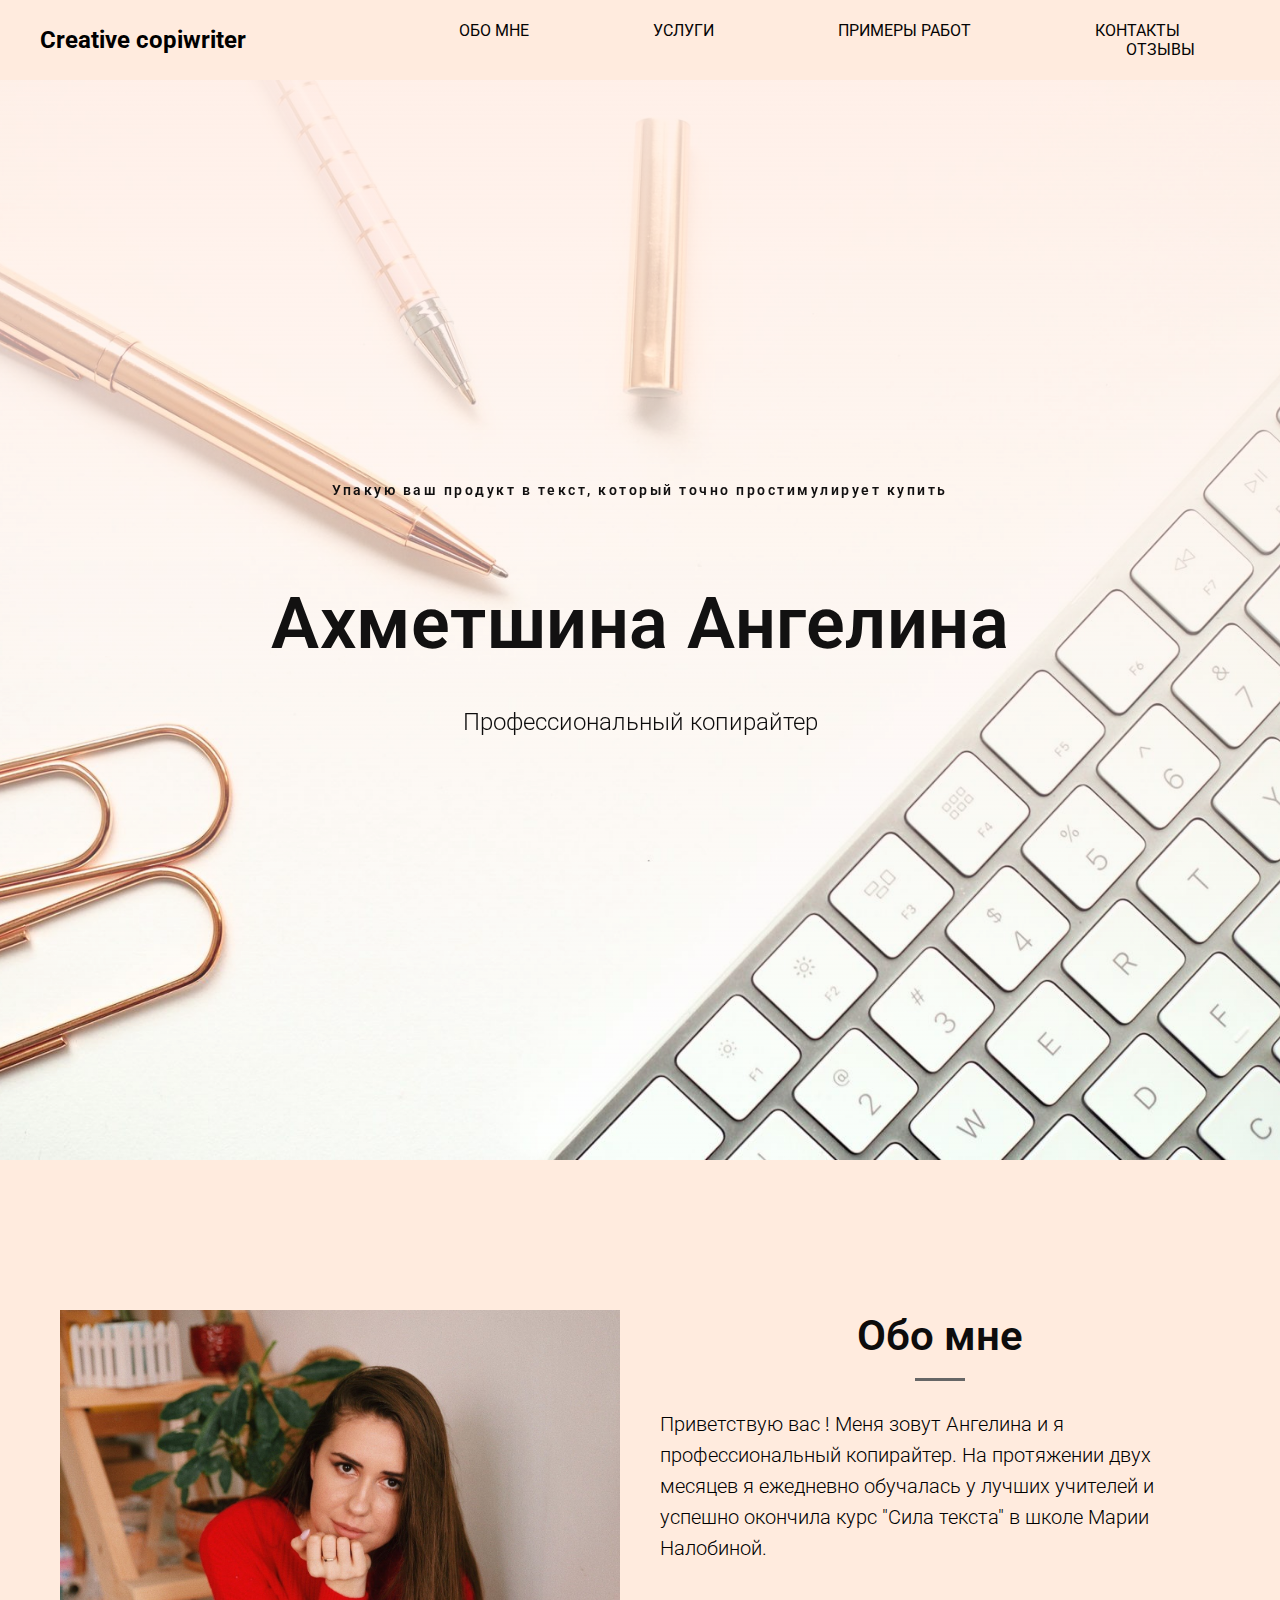
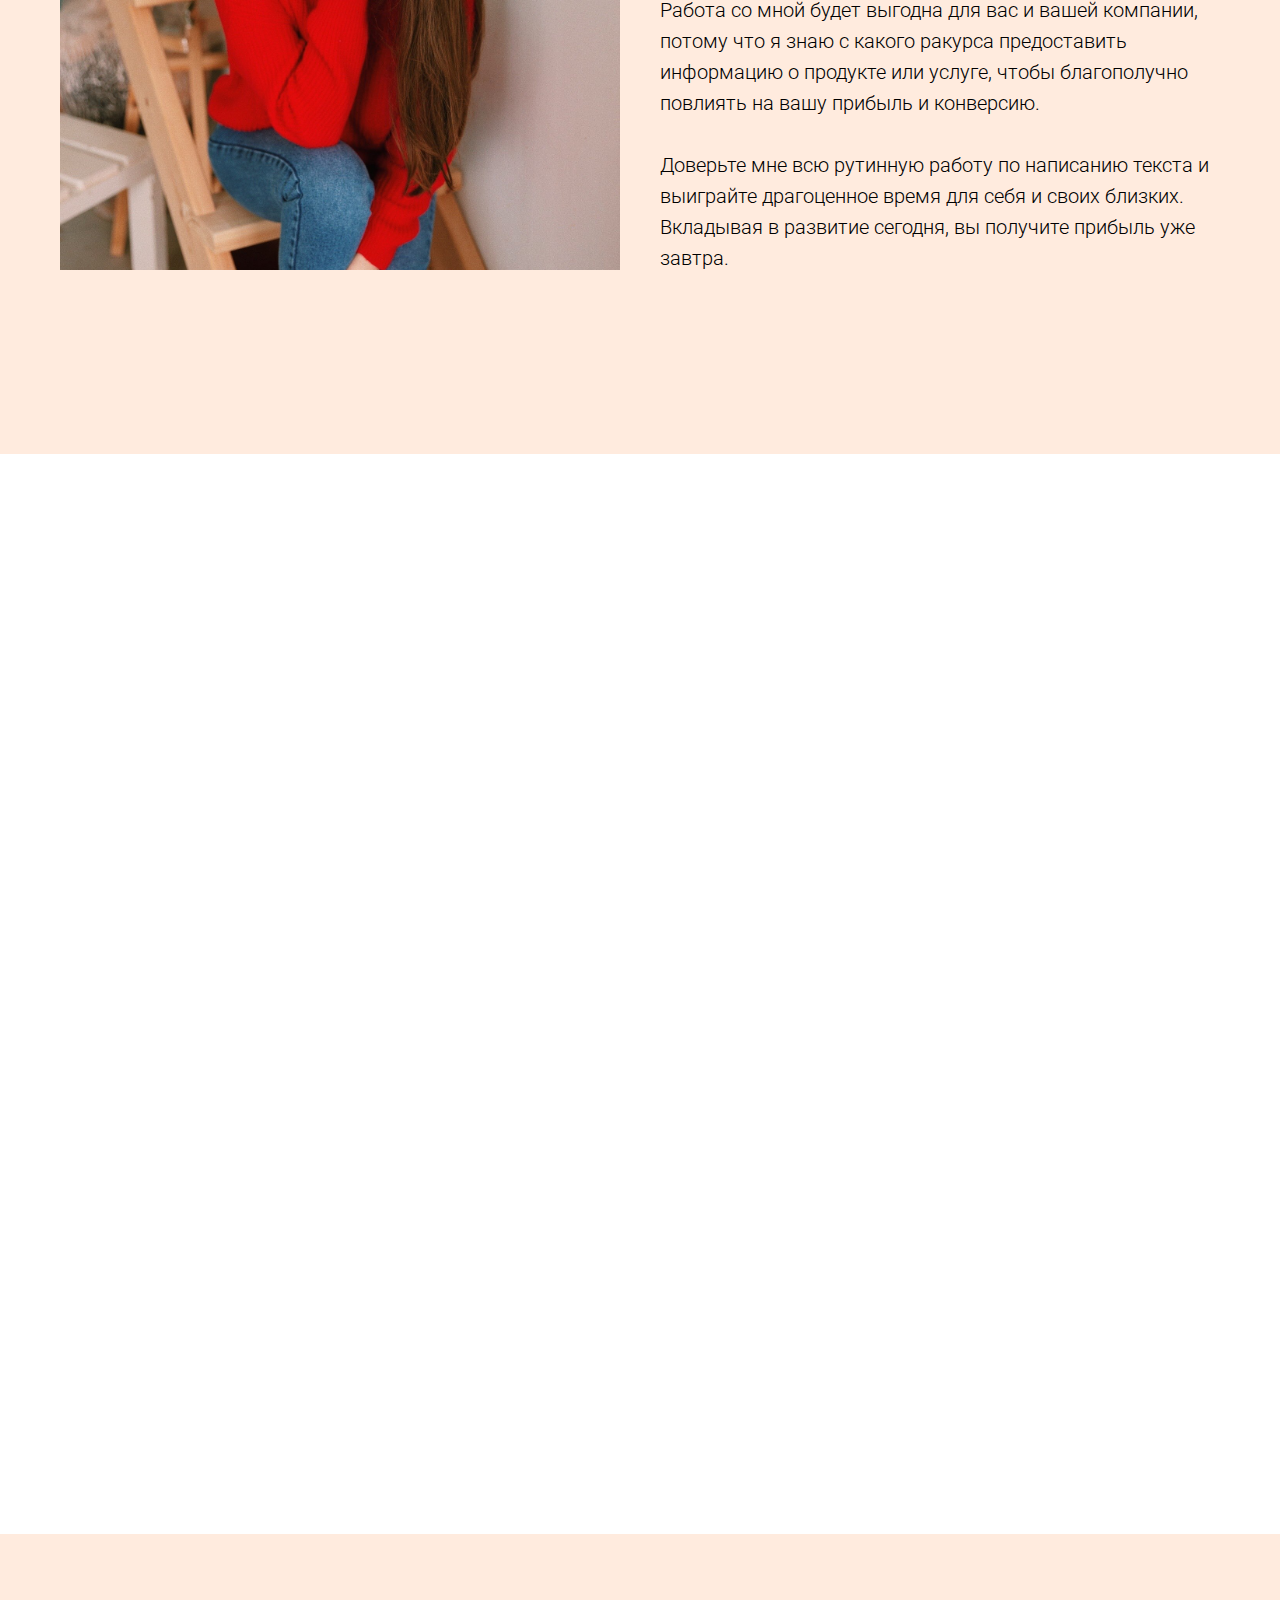
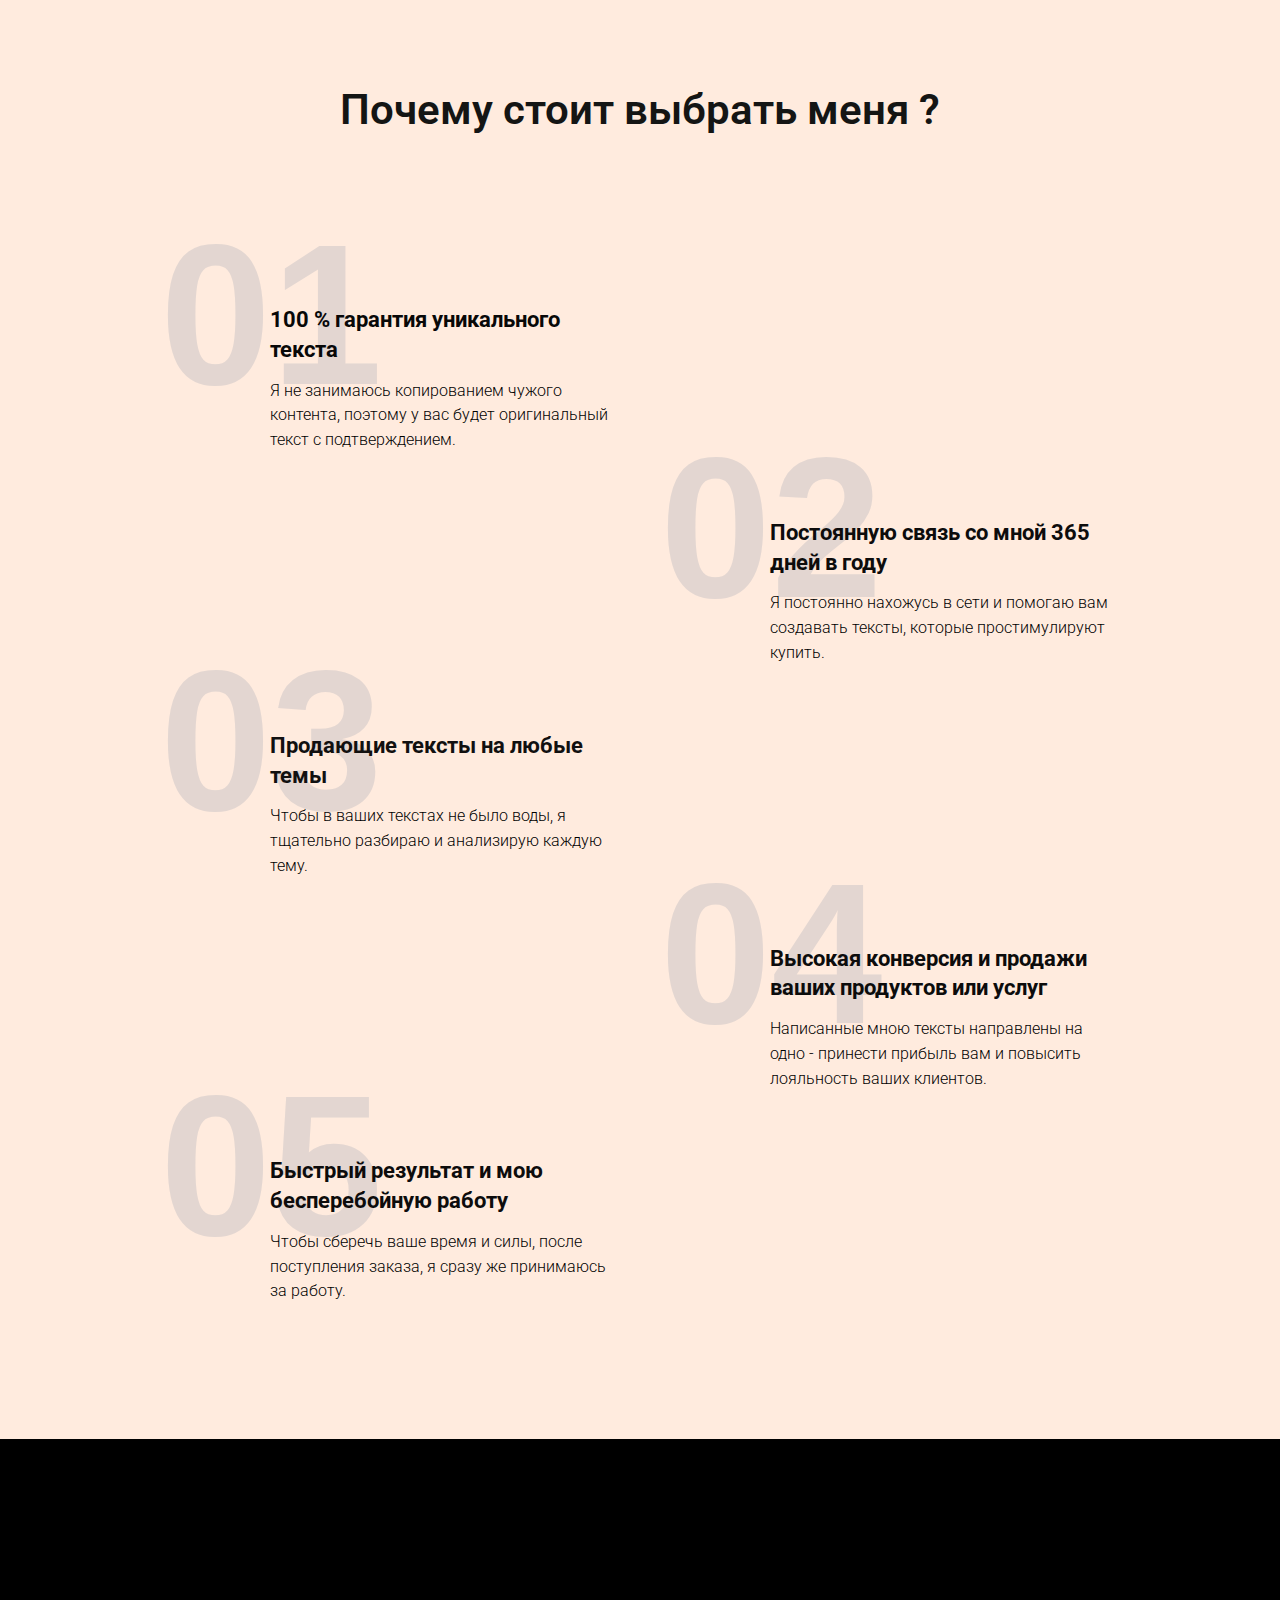
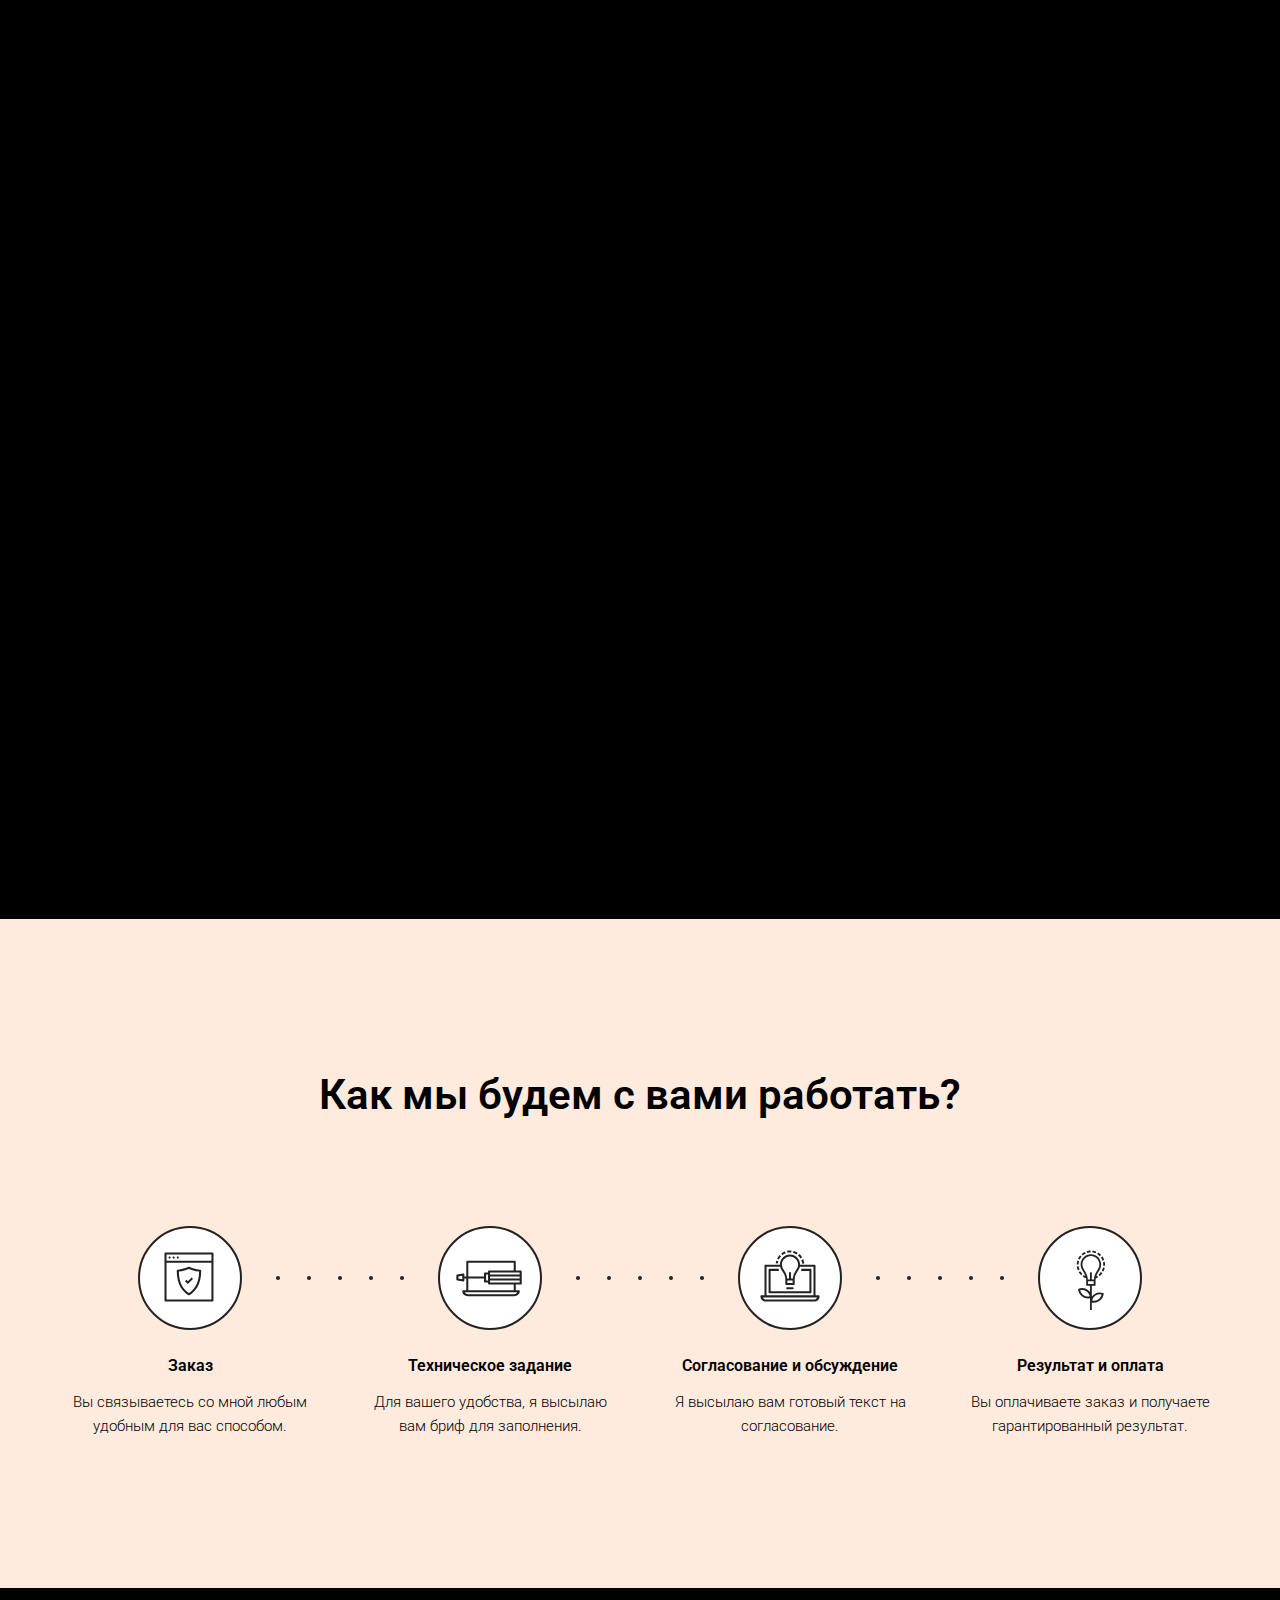
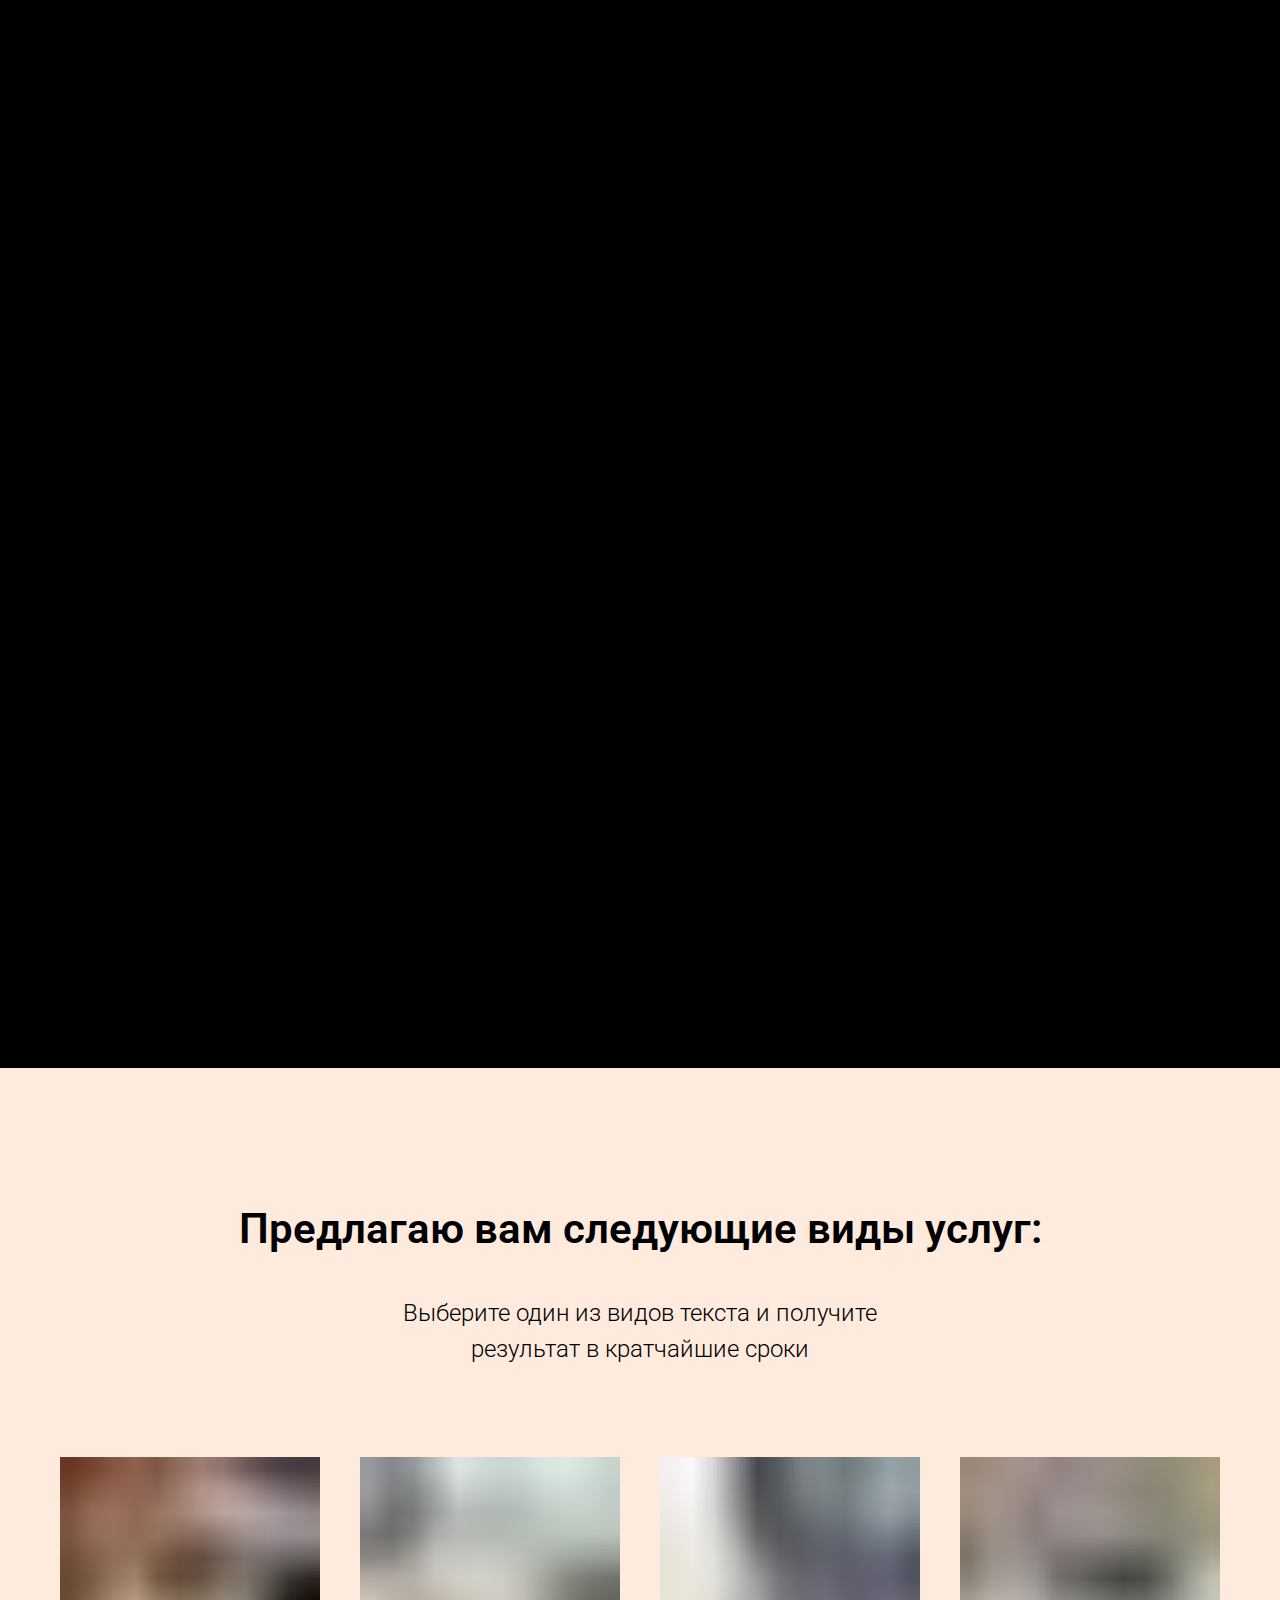
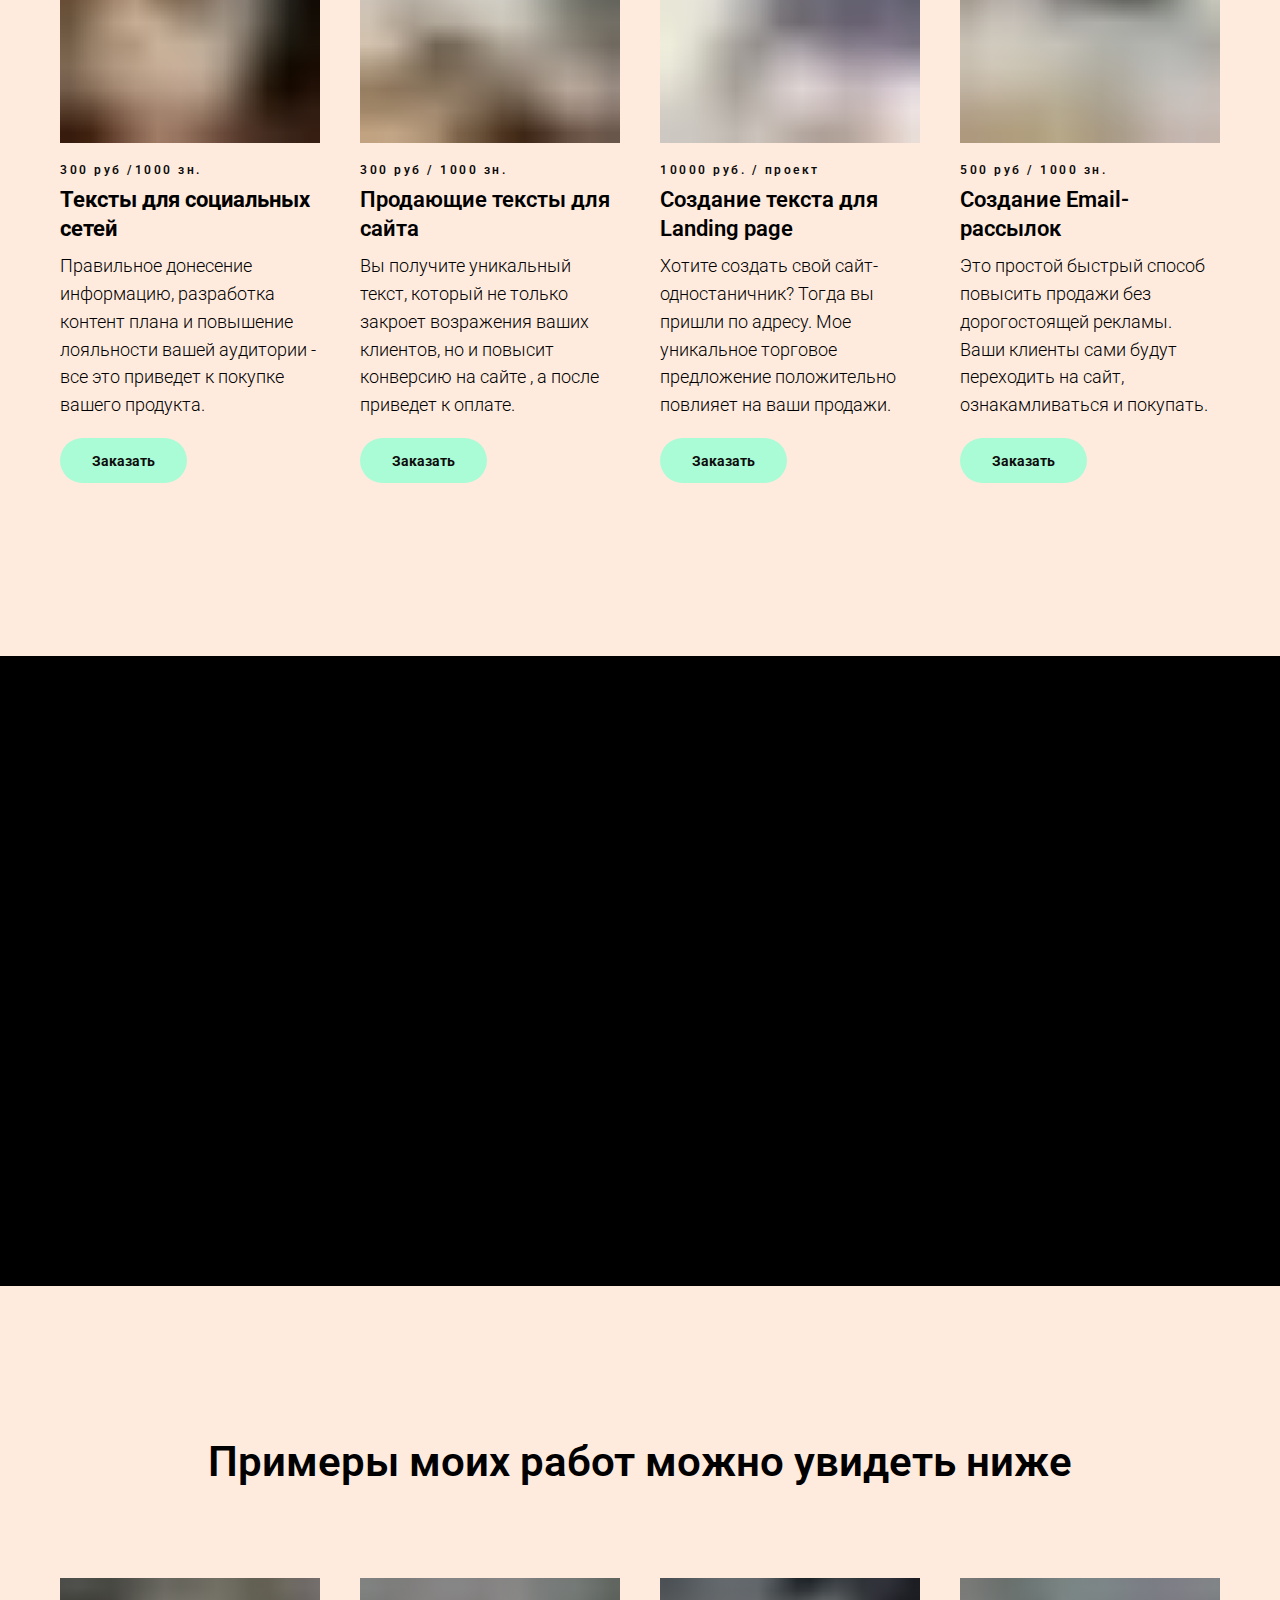
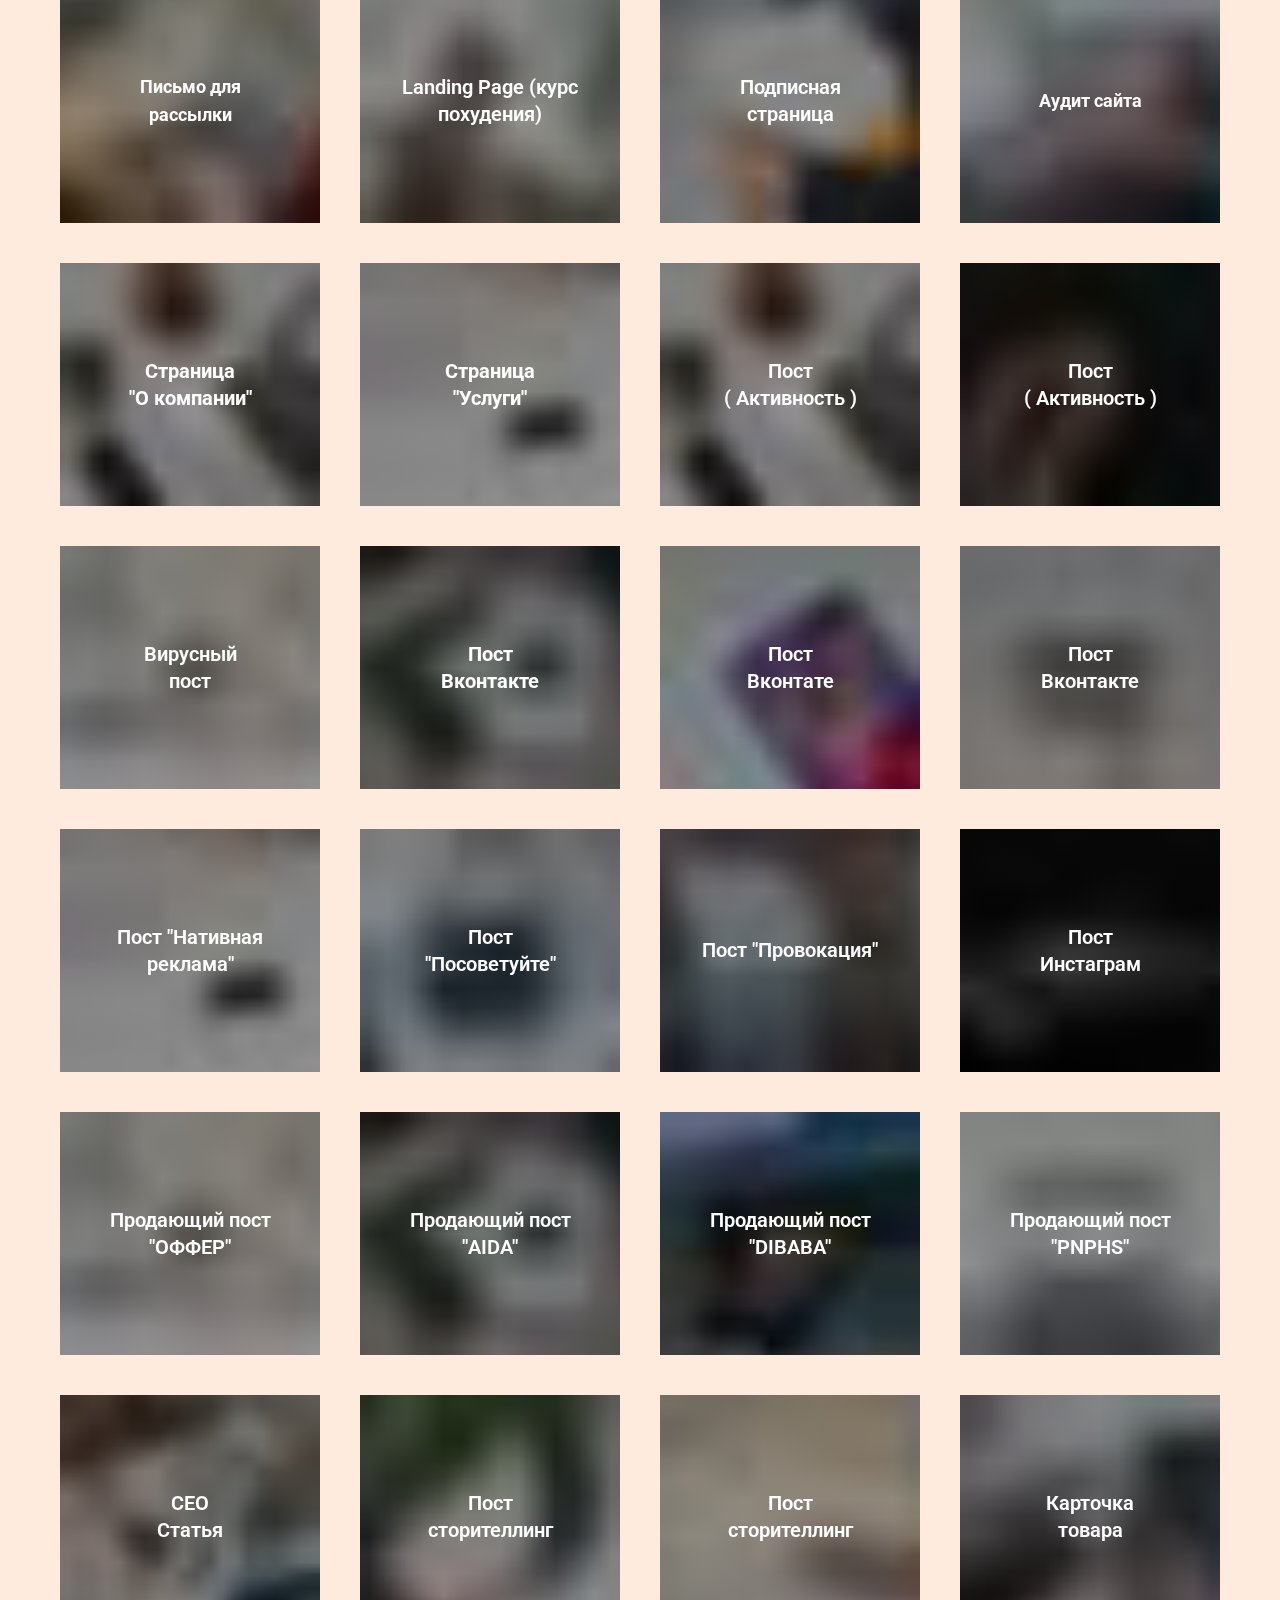
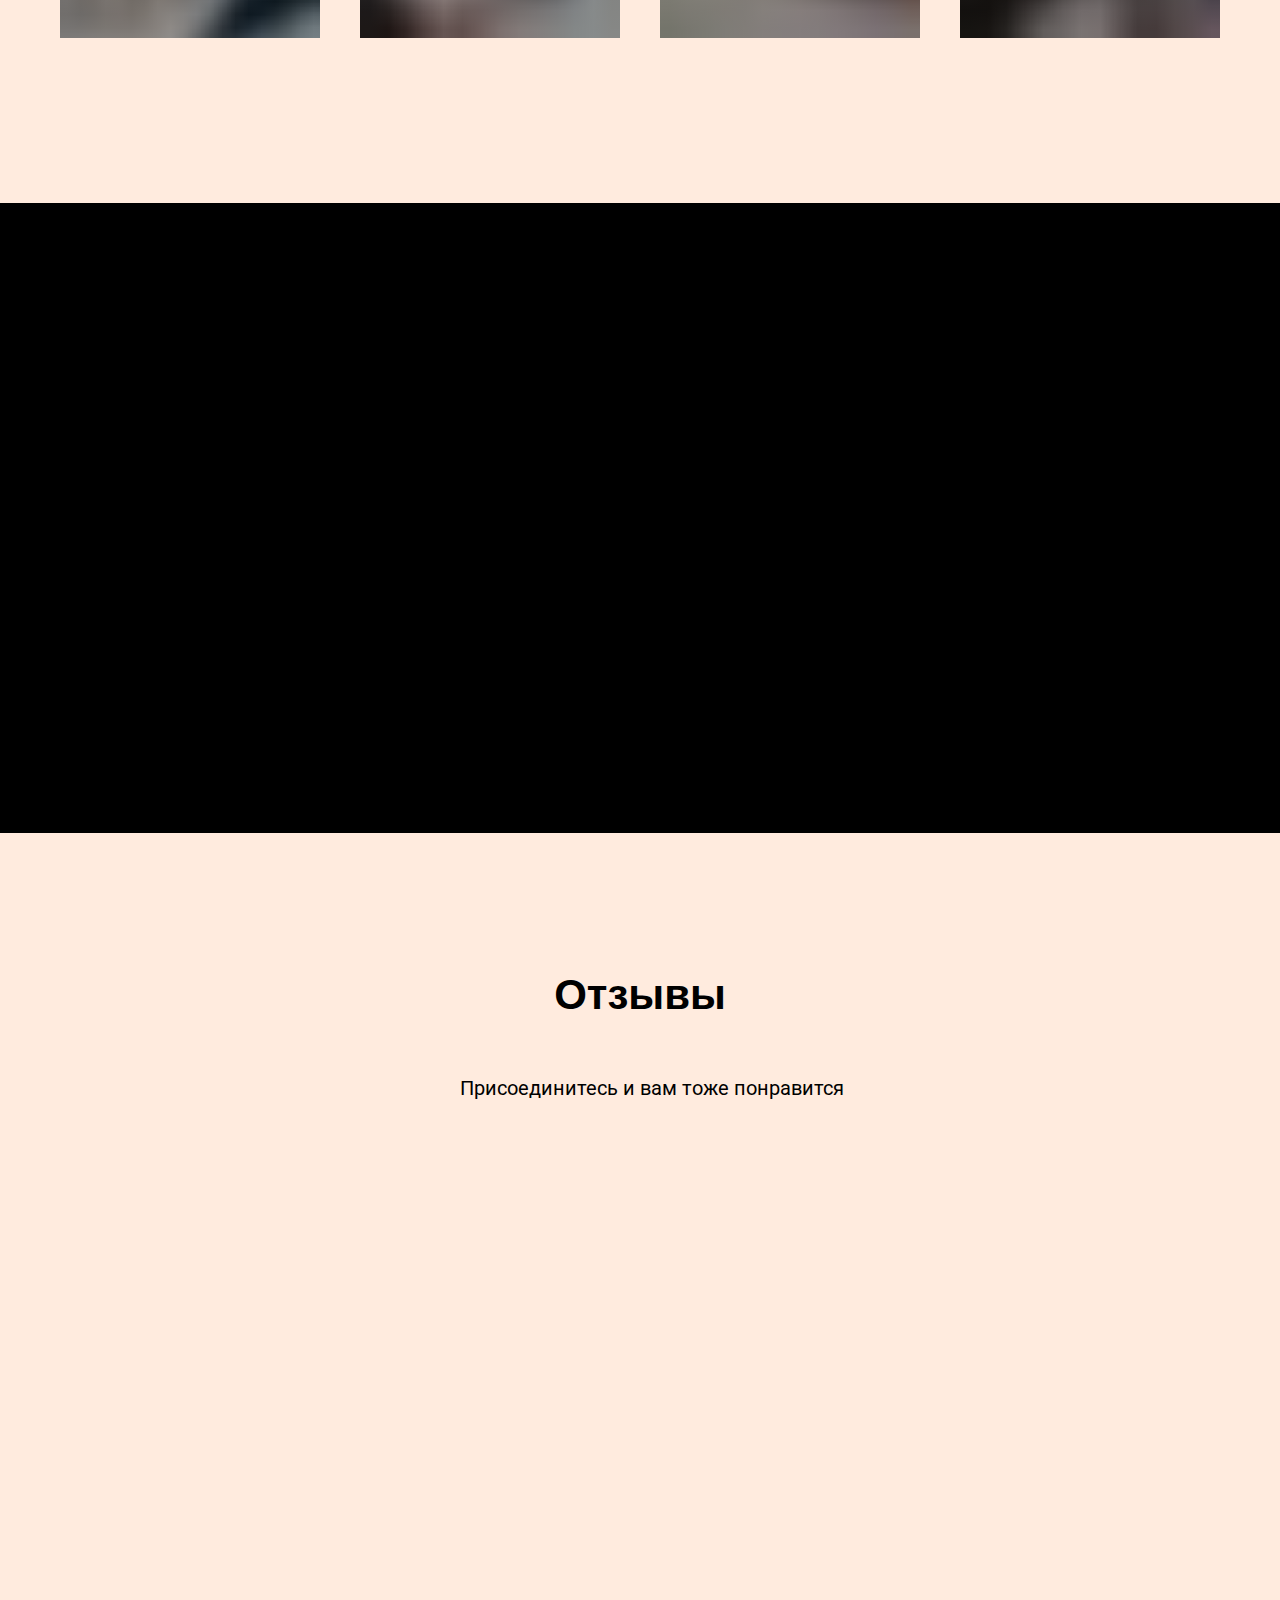
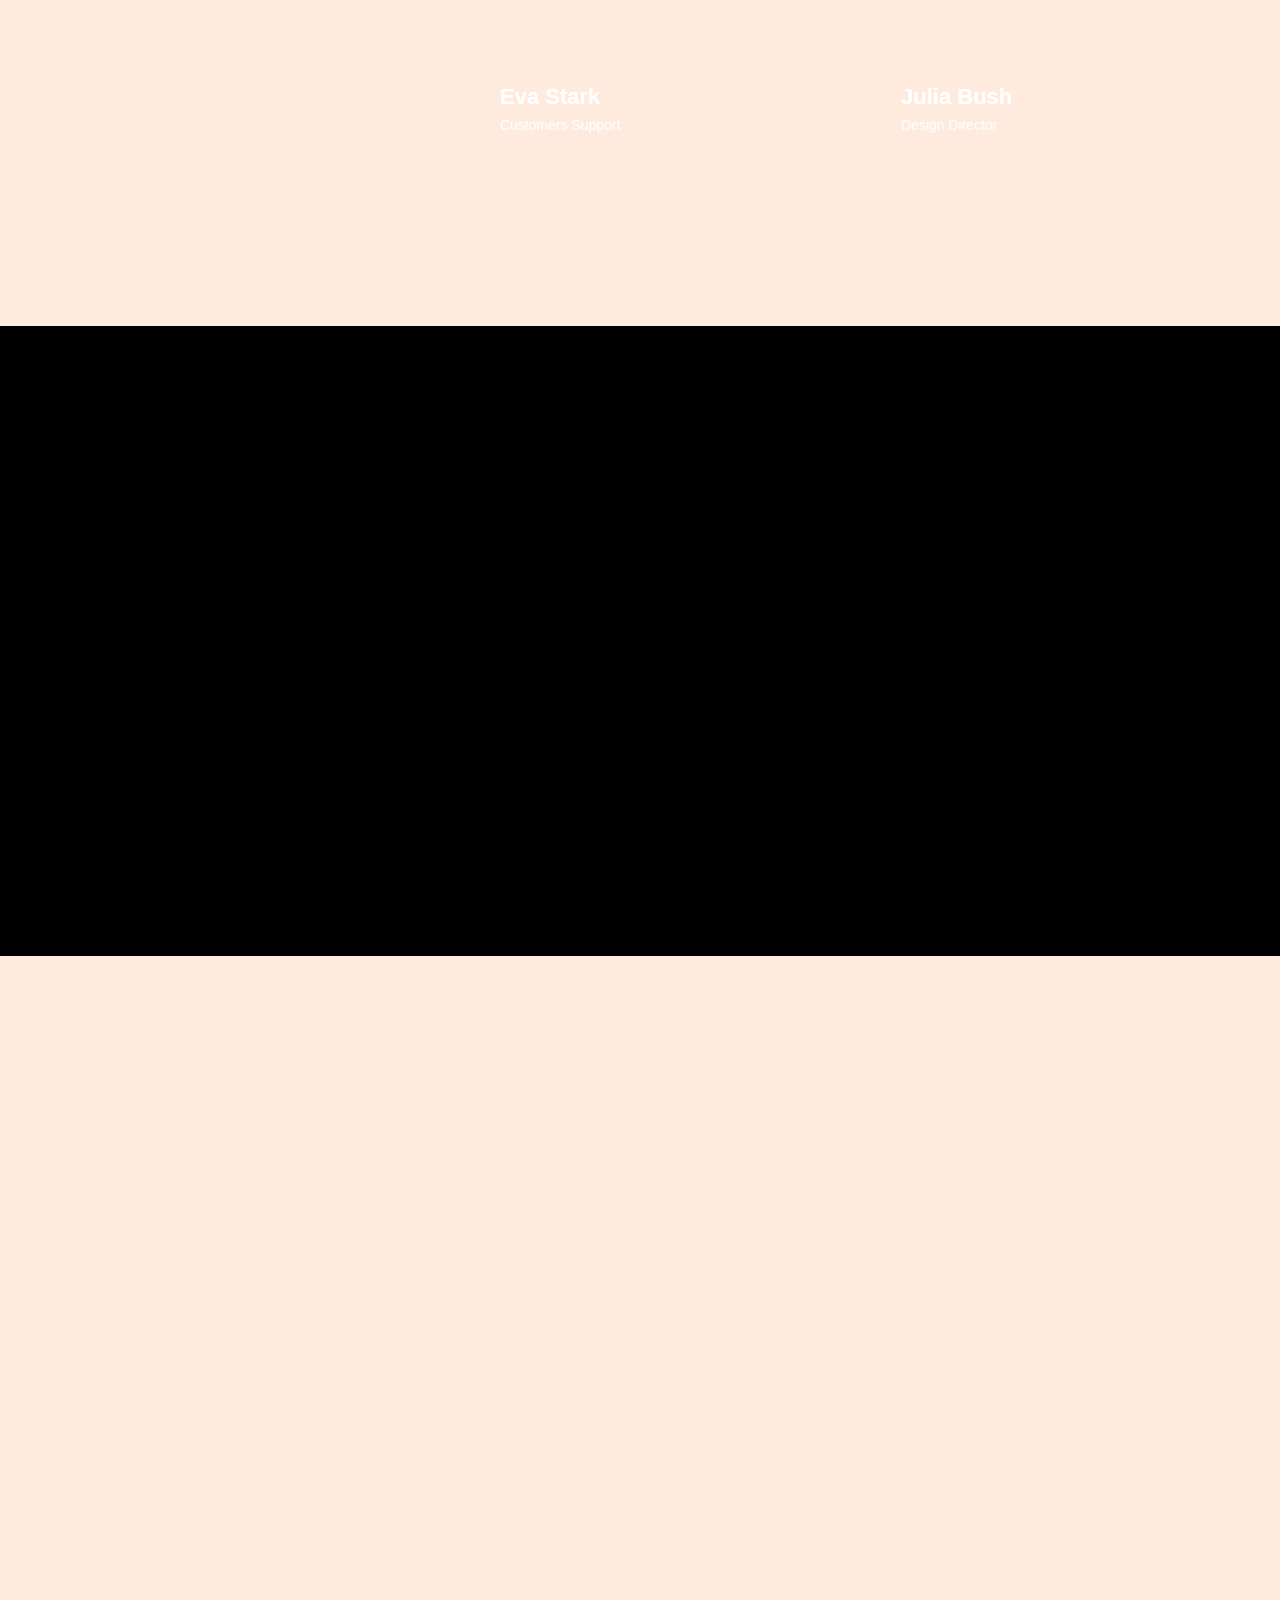
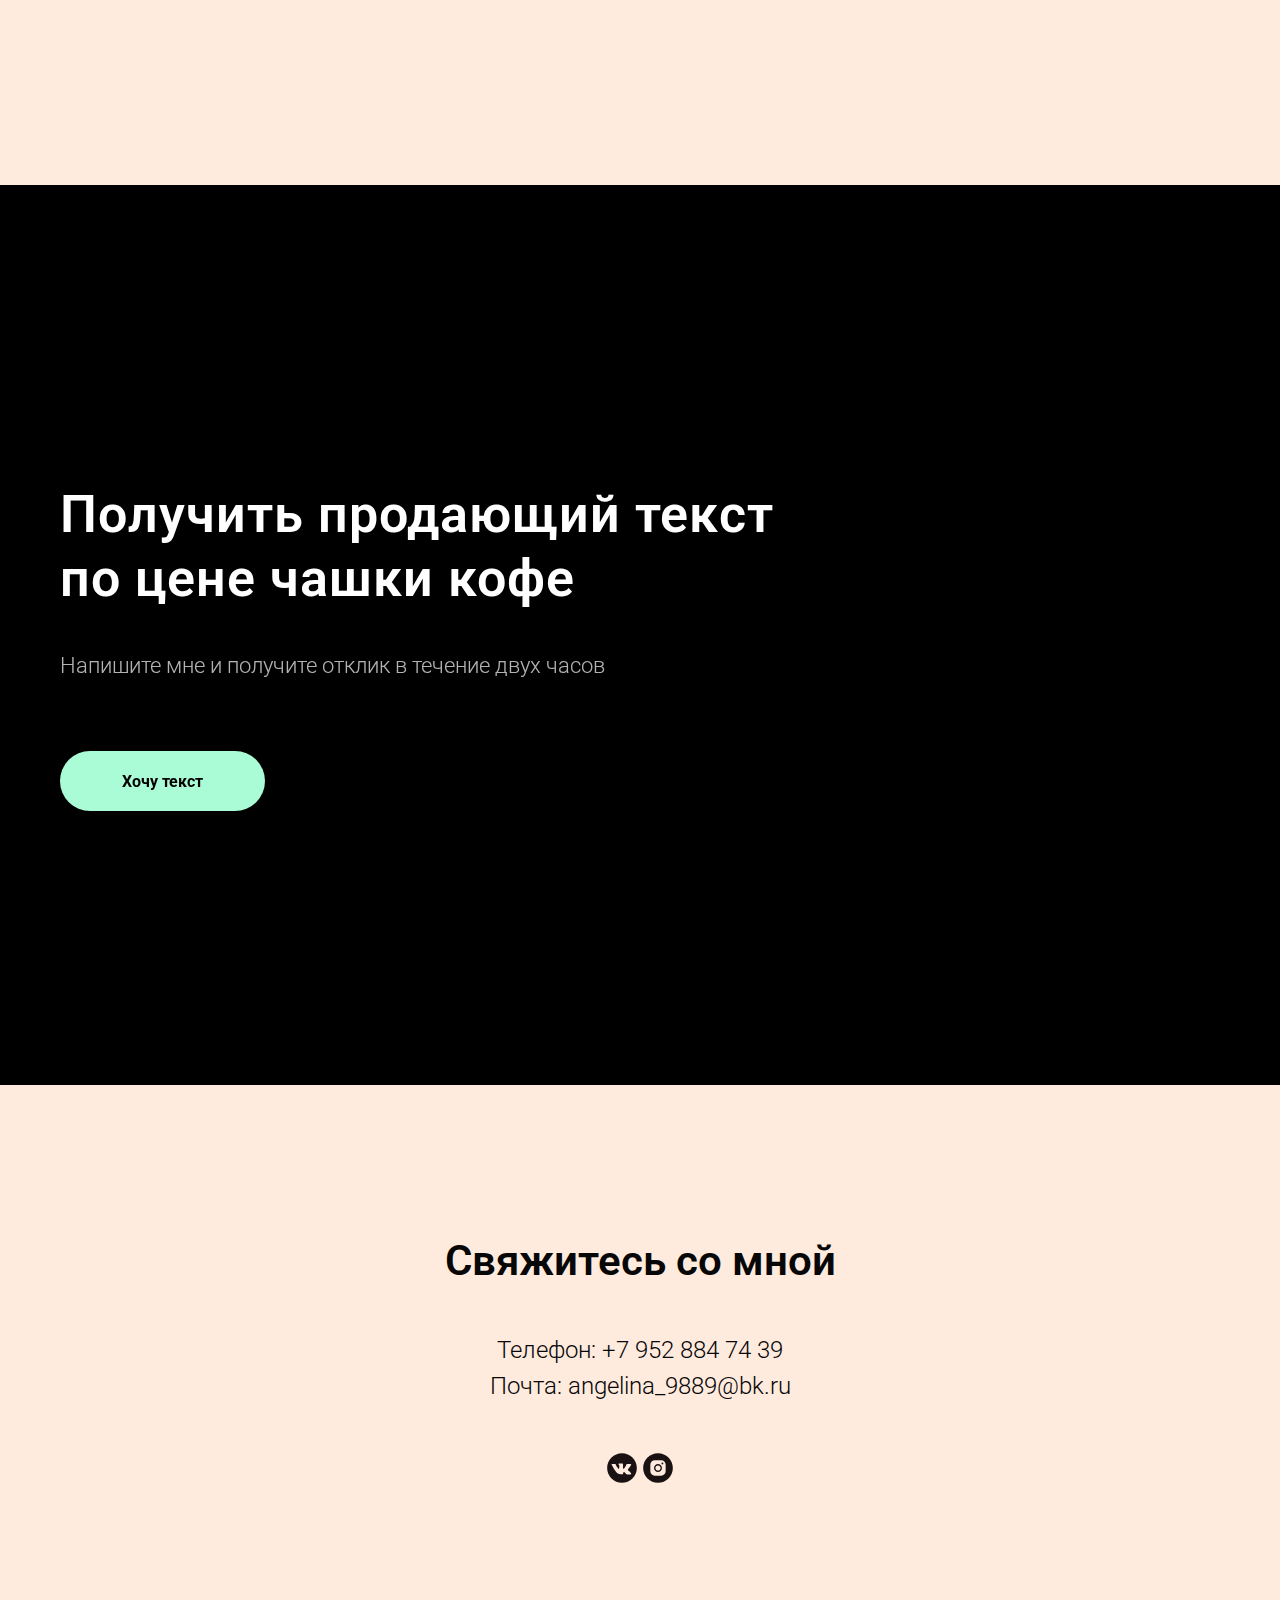
==== commit 1c846b77: "Add files via upload" ====
--- a/index.html
+++ b/index.html
@@ -1,4 +1,4 @@
-<!DOCTYPE html><html> <head><meta charset="utf-8" /><meta http-equiv="Content-Type" content="text/html; charset=utf-8" /><meta name="viewport" content="width=device-width, initial-scale=1.0" /> <!--metatextblock--><title>Портфолио Ахметшина Ангелина </title><meta name="description" content="Портфолио профессионального копирайтера " /><meta property="og:url" content="http://creative-copiwriter.tilda.ws" /><meta property="og:title" content="Портфолио Ахметшина Ангелина " /><meta property="og:description" content="Портфолио профессионального копирайтера " /><meta property="og:type" content="website" /><meta property="og:image" content="images/tild6334-6635-4536-b533-303338316137__-__resize__504x__plush-design-studio-.jpg" /> <link rel="canonical" href="http://creative-copiwriter.tilda.ws"><!--/metatextblock--><meta property="fb:app_id" content="257953674358265" /><meta name="format-detection" content="telephone=no" /><meta http-equiv="x-dns-prefetch-control" content="on"><link rel="shortcut icon" href="images/tildafavicon.ico" type="image/x-icon" /><!-- Assets --><link rel="stylesheet" href="css/tilda-grid-3.0.min.css" type="text/css" media="all" /><link rel="stylesheet" href="css/tilda-blocks-2.12.css?t=1583067609" type="text/css" media="all" /><link rel="stylesheet" href="css/tilda-animation-1.0.min.css" type="text/css" media="all" /><link rel="stylesheet" href="css/tilda-menusub-1.0.min.css" type="text/css" media="all" /><link rel="stylesheet" href="css/tilda-slds-1.4.min.css" type="text/css" media="all" /><link rel="stylesheet" href="css/tilda-zoom-2.0.min.css" type="text/css" media="all" /><script src="js/jquery-1.10.2.min.js"></script><script src="js/tilda-scripts-2.8.min.js"></script><script src="js/tilda-blocks-2.7.js?t=1583067609"></script><script src="js/lazyload-1.3.min.js" charset="utf-8"></script><script src="js/tilda-animation-1.0.min.js" charset="utf-8"></script><script src="js/tilda-menusub-1.0.min.js" charset="utf-8"></script><script src="js/tilda-slds-1.4.min.js" charset="utf-8"></script><script src="js/hammer.min.js" charset="utf-8"></script><script src="js/tilda-zoom-2.0.min.js" charset="utf-8"></script><script type="text/javascript">window.dataLayer = window.dataLayer || [];</script><script type="text/javascript">if((/bot|google|yandex|baidu|bing|msn|duckduckbot|teoma|slurp|crawler|spider|robot|crawling|facebook/i.test(navigator.userAgent))===false && typeof(sessionStorage)!='undefined' && sessionStorage.getItem('visited')!=='y'){	var style=document.createElement('style');	style.type='text/css';	style.innerHTML='@media screen and (min-width: 980px) {.t-records {opacity: 0;}.t-records_animated {-webkit-transition: opacity ease-in-out .2s;-moz-transition: opacity ease-in-out .2s;-o-transition: opacity ease-in-out .2s;transition: opacity ease-in-out .2s;}.t-records.t-records_visible {opacity: 1;}}';	document.getElementsByTagName('head')[0].appendChild(style);	$(document).ready(function() { $('.t-records').addClass('t-records_animated'); setTimeout(function(){ $('.t-records').addClass('t-records_visible'); sessionStorage.setItem('visited','y'); },400);	});
+﻿<!DOCTYPE html><html> <head><meta charset="utf-8" /><meta http-equiv="Content-Type" content="text/html; charset=utf-8" /><meta name="viewport" content="width=device-width, initial-scale=1.0" /> <!--metatextblock--><title>Портфолио Ахметшина Ангелина </title><meta name="description" content="Портфолио профессионального копирайтера " /><meta property="og:url" content="http://creative-copiwriter.tilda.ws" /><meta property="og:title" content="Портфолио Ахметшина Ангелина " /><meta property="og:description" content="Портфолио профессионального копирайтера " /><meta property="og:type" content="website" /><meta property="og:image" content="images/tild6334-6635-4536-b533-303338316137__-__resize__504x__plush-design-studio-.jpg" /> <link rel="canonical" href="http://creative-copiwriter.tilda.ws"><!--/metatextblock--><meta property="fb:app_id" content="257953674358265" /><meta name="format-detection" content="telephone=no" /><meta http-equiv="x-dns-prefetch-control" content="on"><link rel="shortcut icon" href="images/tildafavicon.ico" type="image/x-icon" /><!-- Assets --><link rel="stylesheet" href="css/tilda-grid-3.0.min.css" type="text/css" media="all" /><link rel="stylesheet" href="css/tilda-blocks-2.12.css?t=1583067609" type="text/css" media="all" /><link rel="stylesheet" href="css/tilda-animation-1.0.min.css" type="text/css" media="all" /><link rel="stylesheet" href="css/tilda-menusub-1.0.min.css" type="text/css" media="all" /><link rel="stylesheet" href="css/tilda-slds-1.4.min.css" type="text/css" media="all" /><link rel="stylesheet" href="css/tilda-zoom-2.0.min.css" type="text/css" media="all" /><script src="js/jquery-1.10.2.min.js"></script><script src="js/tilda-scripts-2.8.min.js"></script><script src="js/tilda-blocks-2.7.js?t=1583067609"></script><script src="js/lazyload-1.3.min.js" charset="utf-8"></script><script src="js/tilda-animation-1.0.min.js" charset="utf-8"></script><script src="js/tilda-menusub-1.0.min.js" charset="utf-8"></script><script src="js/tilda-slds-1.4.min.js" charset="utf-8"></script><script src="js/hammer.min.js" charset="utf-8"></script><script src="js/tilda-zoom-2.0.min.js" charset="utf-8"></script><script type="text/javascript">window.dataLayer = window.dataLayer || [];</script><script type="text/javascript">if((/bot|google|yandex|baidu|bing|msn|duckduckbot|teoma|slurp|crawler|spider|robot|crawling|facebook/i.test(navigator.userAgent))===false && typeof(sessionStorage)!='undefined' && sessionStorage.getItem('visited')!=='y'){	var style=document.createElement('style');	style.type='text/css';	style.innerHTML='@media screen and (min-width: 980px) {.t-records {opacity: 0;}.t-records_animated {-webkit-transition: opacity ease-in-out .2s;-moz-transition: opacity ease-in-out .2s;-o-transition: opacity ease-in-out .2s;transition: opacity ease-in-out .2s;}.t-records.t-records_visible {opacity: 1;}}';	document.getElementsByTagName('head')[0].appendChild(style);	$(document).ready(function() { $('.t-records').addClass('t-records_animated'); setTimeout(function(){ $('.t-records').addClass('t-records_visible'); sessionStorage.setItem('visited','y'); },400);	});
 }</script></head><body class="t-body" style="margin:0;"><!--allrecords--><div id="allrecords" class="t-records" data-hook="blocks-collection-content-node" data-tilda-project-id="2016962" data-tilda-page-id="9560238" data-tilda-formskey="c95308deb8145229cffe7e6357e78040" ><div id="rec164977148" class="r t-rec t-rec_pb_0" style="padding-bottom:0px;background-color:#ffebde; " data-animationappear="off" data-record-type="456" data-bg-color="#ffebde"><!-- T456 --><div id="nav164977148marker"></div><div id="nav164977148" class="t456 t456__positionstatic " style="background-color: rgba(255,235,222,1); " data-bgcolor-hex="#ffebde" data-bgcolor-rgba="rgba(255,235,222,1)" data-navmarker="nav164977148marker" data-appearoffset="" data-bgopacity-two="" data-menushadow="" data-bgopacity="1" data-menu-items-align="right" data-menu="yes"> <div class="t456__maincontainer " style=""> <div class="t456__leftwrapper" style=""> <div > <div class="t456__logo t-title" field="title" style="font-weight:700;">Creative copiwriter</div> </div> </div> <div class="t456__rightwrapper t456__menualign_right" style=""> <ul class="t456__list"> <li class="t456__list_item"><a class="t-menu__link-item" href="#about" data-menu-submenu-hook="" style="color:#050404;text-transform:uppercase;margin:0 45px;" data-menu-item-number="1">Обо мне </a> </li> <li class="t456__list_item"><a class="t-menu__link-item" href="#us" data-menu-submenu-hook="" style="color:#050404;text-transform:uppercase;margin:0 45px;" data-menu-item-number="2">Услуги</a> </li> <li class="t456__list_item"><a class="t-menu__link-item" href="#work" data-menu-submenu-hook="" style="color:#050404;text-transform:uppercase;margin:0 45px;" data-menu-item-number="3">Примеры работ</a> </li> <li class="t456__list_item"><a class="t-menu__link-item" href="#contact" data-menu-submenu-hook="" style="color:#050404;text-transform:uppercase;margin:0 45px;" data-menu-item-number="4">Контакты</a> </li> <li class="t456__list_item"><a class="t-menu__link-item" href="#otz" data-menu-submenu-hook="" style="color:#050404;text-transform:uppercase;margin:0 45px;" data-menu-item-number="5">Отзывы</a> </li> </ul> </div> </div></div><style>@media screen and (max-width: 980px) { #rec164977148 .t456__leftcontainer{ padding: 20px; }
 }
 @media screen and (max-width: 980px) { #rec164977148 .t456__imglogo{ padding: 20px 0; }
@@ -14,4 +14,4 @@
 #rec164890084 .t-submit[data-btneffects-first],
 #rec164890084 .t-submit[data-btneffects-second] {	position: relative; overflow: hidden; -webkit-transform: translate3d(0,0,0); transform: translate3d(0,0,0);
 }</style><script type="text/javascript">$(document).ready(function() {
-});</script><style>#rec164890084 .t-btn:not(.t-animate_no-hover):hover{ background-color: #a9fcd5 !important;	}	#rec164890084 .t-btn:not(.t-animate_no-hover){ -webkit-transition: background-color 0.2s ease-in-out, color 0.2s ease-in-out, border-color 0.2s ease-in-out, box-shadow 0.2s ease-in-out; transition: background-color 0.2s ease-in-out, color 0.2s ease-in-out, border-color 0.2s ease-in-out, box-shadow 0.2s ease-in-out;	}</style></div><div id="rec165747660" class="r t-rec" style=" " data-record-type="215" ><a name="contact" style="font-size:0;"></a></div><div id="rec164372873" class="r t-rec t-rec_pt_150 t-rec_pb_150" style="padding-top:150px;padding-bottom:150px;background-color:#ffebde; " data-record-type="574" data-bg-color="#ffebde"><!-- t574--><div class="t574"> <div class="t-container"> <div class="t-col t-col_6 t-prefix_3 t-align_center"> <div class="t574__title t-title t-title_xs t574__bottom-margin_lg" style="color:#080707;" field="title">Свяжитесь со мной</div> <div class="t574__text t-text t-descr_xl t574__bottom-margin_lg" style="color:#ffffff;" field="text"><div style="color:#070606;" data-customstyle="yes">Телефон: +7 952 884 74 39<br />Почта: angelina_9889@bk.ru</div></div> <div class="t-sociallinks"> <div class="t-sociallinks__wrapper"> <div class="t-sociallinks__item"> <a href="https://vk.com/id195930157" target="_blank"> <svg class="t-sociallinks__svg" version="1.1" id="Layer_1" xmlns="http://www.w3.org/2000/svg" xmlns:xlink="http://www.w3.org/1999/xlink" x="0px" y="0px" width="30px" height="30px" viewBox="0 0 48 48" enable-background="new 0 0 48 48" xml:space="preserve"><desc>VK</desc><path style="fill:#1a1212;" d="M47.761,24c0,13.121-10.639,23.76-23.76,23.76C10.878,47.76,0.239,37.121,0.239,24c0-13.123,10.639-23.76,23.762-23.76C37.122,0.24,47.761,10.877,47.761,24 M35.259,28.999c-2.621-2.433-2.271-2.041,0.89-6.25c1.923-2.562,2.696-4.126,2.45-4.796c-0.227-0.639-1.64-0.469-1.64-0.469l-4.71,0.029c0,0-0.351-0.048-0.609,0.106c-0.249,0.151-0.414,0.505-0.414,0.505s-0.742,1.982-1.734,3.669c-2.094,3.559-2.935,3.747-3.277,3.524c-0.796-0.516-0.597-2.068-0.597-3.171c0-3.449,0.522-4.887-1.02-5.259c-0.511-0.124-0.887-0.205-2.195-0.219c-1.678-0.016-3.101,0.007-3.904,0.398c-0.536,0.263-0.949,0.847-0.697,0.88c0.31,0.041,1.016,0.192,1.388,0.699c0.484,0.656,0.464,2.131,0.464,2.131s0.282,4.056-0.646,4.561c-0.632,0.347-1.503-0.36-3.37-3.588c-0.958-1.652-1.68-3.481-1.68-3.481s-0.14-0.344-0.392-0.527c-0.299-0.222-0.722-0.298-0.722-0.298l-4.469,0.018c0,0-0.674-0.003-0.919,0.289c-0.219,0.259-0.018,0.752-0.018,0.752s3.499,8.104,7.573,12.23c3.638,3.784,7.764,3.36,7.764,3.36h1.867c0,0,0.566,0.113,0.854-0.189c0.265-0.288,0.256-0.646,0.256-0.646s-0.034-2.512,1.129-2.883c1.15-0.36,2.624,2.429,4.188,3.497c1.182,0.812,2.079,0.633,2.079,0.633l4.181-0.056c0,0,2.186-0.136,1.149-1.858C38.281,32.451,37.763,31.321,35.259,28.999"/></svg> </a> </div> <div class="t-sociallinks__item"> <a href="https://instagram.com/angela98983?igshid=rdb60d6zoegw" target="_blank"> <svg class="t-sociallinks__svg" version="1.1" id="Layer_1" xmlns="http://www.w3.org/2000/svg" xmlns:xlink="http://www.w3.org/1999/xlink" width="30px" height="30px" viewBox="0 0 30 30" xml:space="preserve"><desc>Instagram</desc><path style="fill:#1a1212;" d="M15,11.014 C12.801,11.014 11.015,12.797 11.015,15 C11.015,17.202 12.802,18.987 15,18.987 C17.199,18.987 18.987,17.202 18.987,15 C18.987,12.797 17.199,11.014 15,11.014 L15,11.014 Z M15,17.606 C13.556,17.606 12.393,16.439 12.393,15 C12.393,13.561 13.556,12.394 15,12.394 C16.429,12.394 17.607,13.561 17.607,15 C17.607,16.439 16.444,17.606 15,17.606 L15,17.606 Z"></path><path style="fill:#1a1212;" d="M19.385,9.556 C18.872,9.556 18.465,9.964 18.465,10.477 C18.465,10.989 18.872,11.396 19.385,11.396 C19.898,11.396 20.306,10.989 20.306,10.477 C20.306,9.964 19.897,9.556 19.385,9.556 L19.385,9.556 Z"></path><path style="fill:#1a1212;" d="M15.002,0.15 C6.798,0.15 0.149,6.797 0.149,15 C0.149,23.201 6.798,29.85 15.002,29.85 C23.201,29.85 29.852,23.202 29.852,15 C29.852,6.797 23.201,0.15 15.002,0.15 L15.002,0.15 Z M22.666,18.265 C22.666,20.688 20.687,22.666 18.25,22.666 L11.75,22.666 C9.312,22.666 7.333,20.687 7.333,18.28 L7.333,11.734 C7.333,9.312 9.311,7.334 11.75,7.334 L18.25,7.334 C20.688,7.334 22.666,9.312 22.666,11.734 L22.666,18.265 L22.666,18.265 Z"></path></svg> </a> </div> </div></div> </div> </div></div></div></div><!--/allrecords--><!-- Tilda copyright. Don't remove this line --><div class="t-tildalabel t-tildalabel-free" id="tildacopy" data-tilda-sign="2016962#9560238"><div class="t-tildalabel-free__main"><a href="https://tilda.cc/?upm=2016962" target="_blank" style="padding-bottom:12px; display: block;"><img style="width:40px;" src="images/tildacopy.png"></a><div style="padding-top:15px; padding-bottom: 15px; font-size:30px;">Student Account</div><div style="padding-bottom: 60px; font-size:14px;">Предоставляется для создания учебных проектов. Не предназначен для коммерческого использования</div><div style="padding-bottom: 15px;">This site was made on <a href="https://tilda.cc/?upm=2016962" target="_blank" style="text-decoration: none; color:inherit;">Tilda &mdash; a website builder</a> that helps to&nbsp;create a&nbsp;website without any code</div><a href="https://tilda.cc/registration/" target="_blank" style="display: inline-block; padding: 10px 20px; font-size: 13px; border-radius: 50px; background-color: #fff; color:#000; text-decoration: none;">Create a website</a></div><div class="t-tildalabel-free__links-wr"><a class="t-tildalabel-free__txt-link" href="http://help.tilda.ws/white-label" target="_blank">How to remove this block?</a><a class="t-tildalabel-free__txt-link" href="https://tilda.cc/?upm=2016962" target="_blank">About platform</a><a class="t-tildalabel-free__txt-link" href="https://tilda.cc/abuse/" target="_blank">Submit a complaint</a></div></div><div style="position:fixed;bottom:10px;right:10px; background-color:rgba(0,0,0,0.8);padding:4px;border-radius:100px;"><a href="https://tilda.cc/?upm=2016962" target="_blank" style="display:block;text-decoration:none;"><table><tbody><tr><td><img style="width:24px;display:block;" src="images/tildacopy.png"></td><td><div style="color:rgba(255,255,255,0.9);font-size: 12px;font-family: Arial;padding:5px;">Student</div></td></tr></tbody></table></a></div><!-- Stat --><script type="text/javascript">if (! window.mainTracker) { window.mainTracker = 'tilda'; }	(function (d, w, k, o, g) { var n=d.getElementsByTagName(o)[0],s=d.createElement(o),f=function(){n.parentNode.insertBefore(s,n);}; s.type = "text/javascript"; s.async = true; s.key = k; s.id = "tildastatscript"; s.src=g; if (w.opera=="[object Opera]") {d.addEventListener("DOMContentLoaded", f, false);} else { f(); } })(document, window, 'f1af6d5930d67ef33451f3a4e624d564','script','https://stat.tildacdn.com/js/tildastat-0.2.min.js');</script></body></html>+});</script><style>#rec164890084 .t-btn:not(.t-animate_no-hover):hover{ background-color: #a9fcd5 !important;	}	#rec164890084 .t-btn:not(.t-animate_no-hover){ -webkit-transition: background-color 0.2s ease-in-out, color 0.2s ease-in-out, border-color 0.2s ease-in-out, box-shadow 0.2s ease-in-out; transition: background-color 0.2s ease-in-out, color 0.2s ease-in-out, border-color 0.2s ease-in-out, box-shadow 0.2s ease-in-out;	}</style></div><div id="rec165747660" class="r t-rec" style=" " data-record-type="215" ><a name="contact" style="font-size:0;"></a></div><div id="rec164372873" class="r t-rec t-rec_pt_150 t-rec_pb_150" style="padding-top:150px;padding-bottom:150px;background-color:#ffebde; " data-record-type="574" data-bg-color="#ffebde"><!-- t574--><div class="t574"> <div class="t-container"> <div class="t-col t-col_6 t-prefix_3 t-align_center"> <div class="t574__title t-title t-title_xs t574__bottom-margin_lg" style="color:#080707;" field="title">Свяжитесь со мной</div> <div class="t574__text t-text t-descr_xl t574__bottom-margin_lg" style="color:#ffffff;" field="text"><div style="color:#070606;" data-customstyle="yes">Телефон: +7 952 884 74 39<br />Почта: angelina_9889@bk.ru</div></div> <div class="t-sociallinks"> <div class="t-sociallinks__wrapper"> <div class="t-sociallinks__item"> <a href="https://vk.com/id195930157" target="_blank"> <svg class="t-sociallinks__svg" version="1.1" id="Layer_1" xmlns="http://www.w3.org/2000/svg" xmlns:xlink="http://www.w3.org/1999/xlink" x="0px" y="0px" width="30px" height="30px" viewBox="0 0 48 48" enable-background="new 0 0 48 48" xml:space="preserve"><desc>VK</desc><path style="fill:#1a1212;" d="M47.761,24c0,13.121-10.639,23.76-23.76,23.76C10.878,47.76,0.239,37.121,0.239,24c0-13.123,10.639-23.76,23.762-23.76C37.122,0.24,47.761,10.877,47.761,24 M35.259,28.999c-2.621-2.433-2.271-2.041,0.89-6.25c1.923-2.562,2.696-4.126,2.45-4.796c-0.227-0.639-1.64-0.469-1.64-0.469l-4.71,0.029c0,0-0.351-0.048-0.609,0.106c-0.249,0.151-0.414,0.505-0.414,0.505s-0.742,1.982-1.734,3.669c-2.094,3.559-2.935,3.747-3.277,3.524c-0.796-0.516-0.597-2.068-0.597-3.171c0-3.449,0.522-4.887-1.02-5.259c-0.511-0.124-0.887-0.205-2.195-0.219c-1.678-0.016-3.101,0.007-3.904,0.398c-0.536,0.263-0.949,0.847-0.697,0.88c0.31,0.041,1.016,0.192,1.388,0.699c0.484,0.656,0.464,2.131,0.464,2.131s0.282,4.056-0.646,4.561c-0.632,0.347-1.503-0.36-3.37-3.588c-0.958-1.652-1.68-3.481-1.68-3.481s-0.14-0.344-0.392-0.527c-0.299-0.222-0.722-0.298-0.722-0.298l-4.469,0.018c0,0-0.674-0.003-0.919,0.289c-0.219,0.259-0.018,0.752-0.018,0.752s3.499,8.104,7.573,12.23c3.638,3.784,7.764,3.36,7.764,3.36h1.867c0,0,0.566,0.113,0.854-0.189c0.265-0.288,0.256-0.646,0.256-0.646s-0.034-2.512,1.129-2.883c1.15-0.36,2.624,2.429,4.188,3.497c1.182,0.812,2.079,0.633,2.079,0.633l4.181-0.056c0,0,2.186-0.136,1.149-1.858C38.281,32.451,37.763,31.321,35.259,28.999"/></svg> </a> </div> <div class="t-sociallinks__item"> <a href="https://instagram.com/angela98983?igshid=rdb60d6zoegw" target="_blank"> <svg class="t-sociallinks__svg" version="1.1" id="Layer_1" xmlns="http://www.w3.org/2000/svg" xmlns:xlink="http://www.w3.org/1999/xlink" width="30px" height="30px" viewBox="0 0 30 30" xml:space="preserve"><desc>Instagram</desc><path style="fill:#1a1212;" d="M15,11.014 C12.801,11.014 11.015,12.797 11.015,15 C11.015,17.202 12.802,18.987 15,18.987 C17.199,18.987 18.987,17.202 18.987,15 C18.987,12.797 17.199,11.014 15,11.014 L15,11.014 Z M15,17.606 C13.556,17.606 12.393,16.439 12.393,15 C12.393,13.561 13.556,12.394 15,12.394 C16.429,12.394 17.607,13.561 17.607,15 C17.607,16.439 16.444,17.606 15,17.606 L15,17.606 Z"></path><path style="fill:#1a1212;" d="M19.385,9.556 C18.872,9.556 18.465,9.964 18.465,10.477 C18.465,10.989 18.872,11.396 19.385,11.396 C19.898,11.396 20.306,10.989 20.306,10.477 C20.306,9.964 19.897,9.556 19.385,9.556 L19.385,9.556 Z"></path><path style="fill:#1a1212;" d="M15.002,0.15 C6.798,0.15 0.149,6.797 0.149,15 C0.149,23.201 6.798,29.85 15.002,29.85 C23.201,29.85 29.852,23.202 29.852,15 C29.852,6.797 23.201,0.15 15.002,0.15 L15.002,0.15 Z M22.666,18.265 C22.666,20.688 20.687,22.666 18.25,22.666 L11.75,22.666 C9.312,22.666 7.333,20.687 7.333,18.28 L7.333,11.734 C7.333,9.312 9.311,7.334 11.75,7.334 L18.25,7.334 C20.688,7.334 22.666,9.312 22.666,11.734 L22.666,18.265 L22.666,18.265 Z"></path></svg> </a> </div> </div></div> </div> </div></div></div></div><!--/allrecords--><!-- Tilda copyright. Don't remove this line --><!-- Stat --><script type="text/javascript">if (! window.mainTracker) { window.mainTracker = 'tilda'; }	(function (d, w, k, o, g) { var n=d.getElementsByTagName(o)[0],s=d.createElement(o),f=function(){n.parentNode.insertBefore(s,n);}; s.type = "text/javascript"; s.async = true; s.key = k; s.id = "tildastatscript"; s.src=g; if (w.opera=="[object Opera]") {d.addEventListener("DOMContentLoaded", f, false);} else { f(); } })(document, window, 'f1af6d5930d67ef33451f3a4e624d564','script','https://stat.tildacdn.com/js/tildastat-0.2.min.js');</script></body></html>